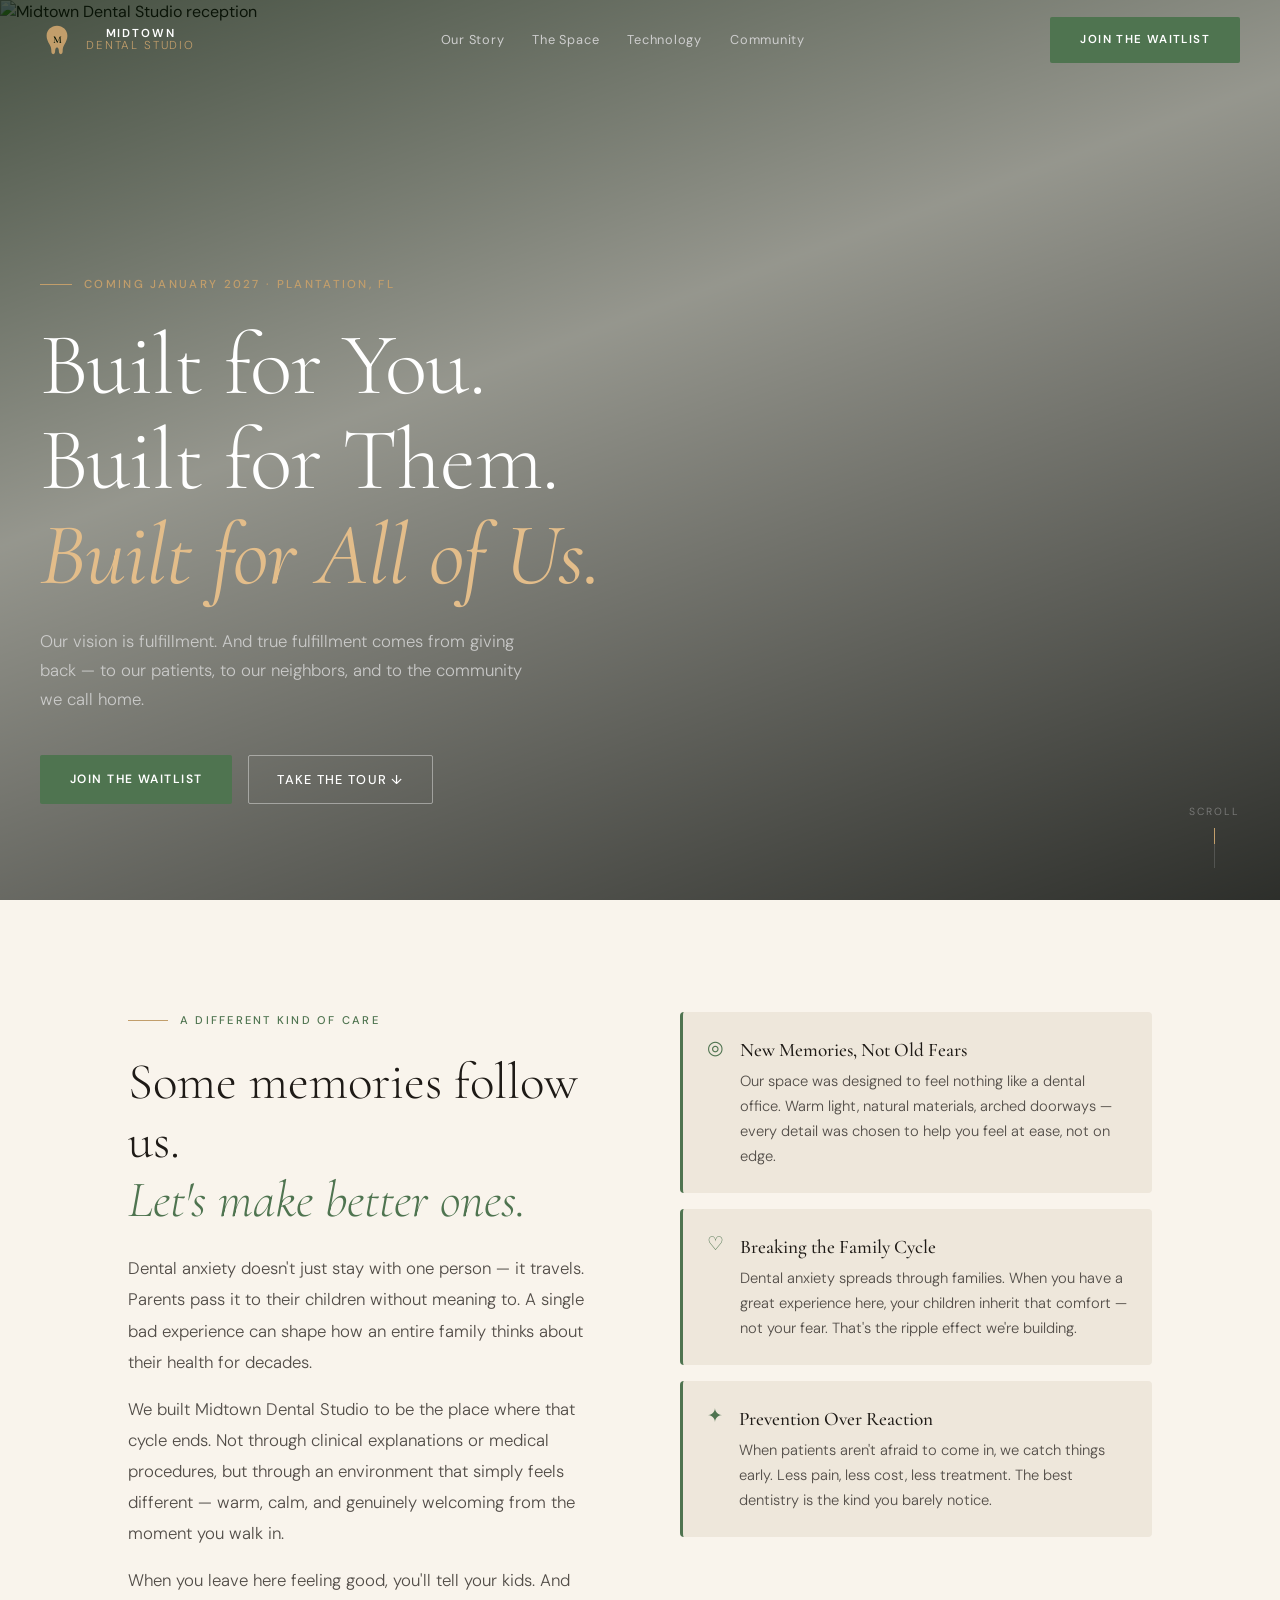
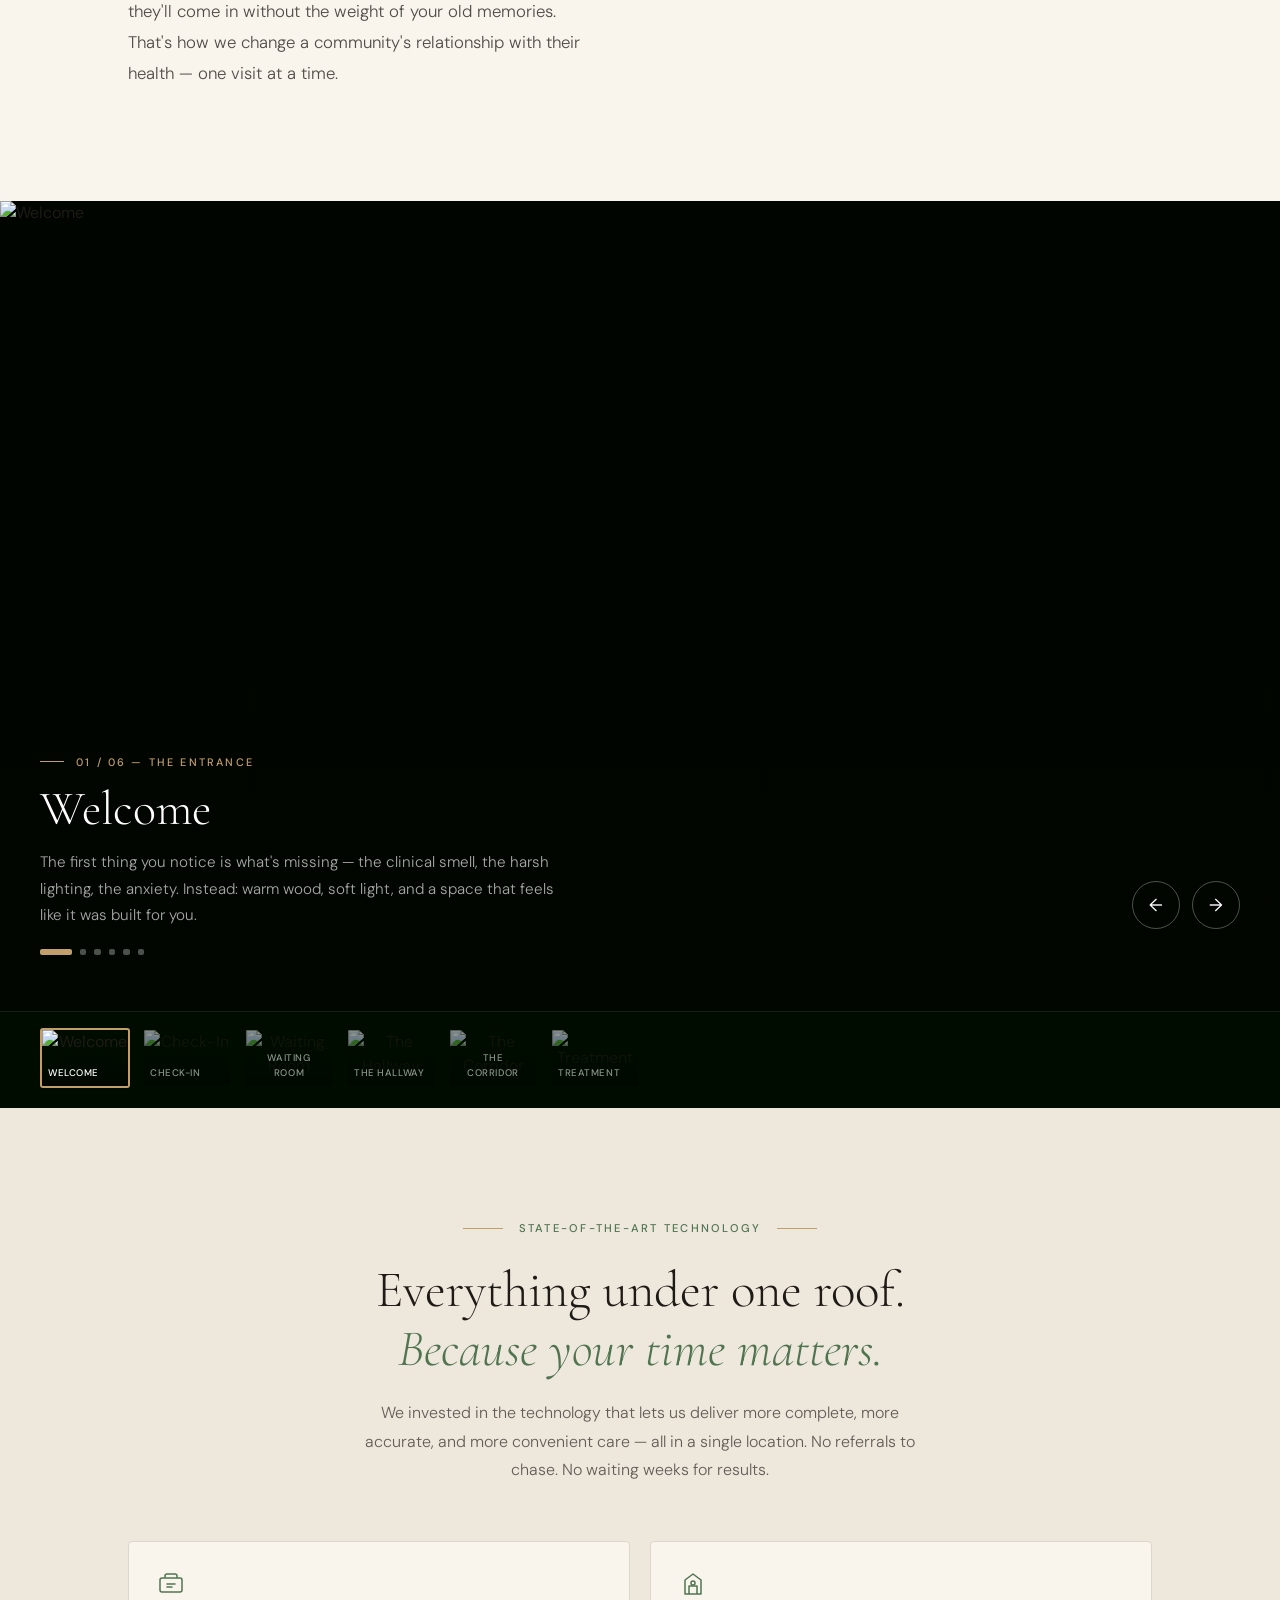
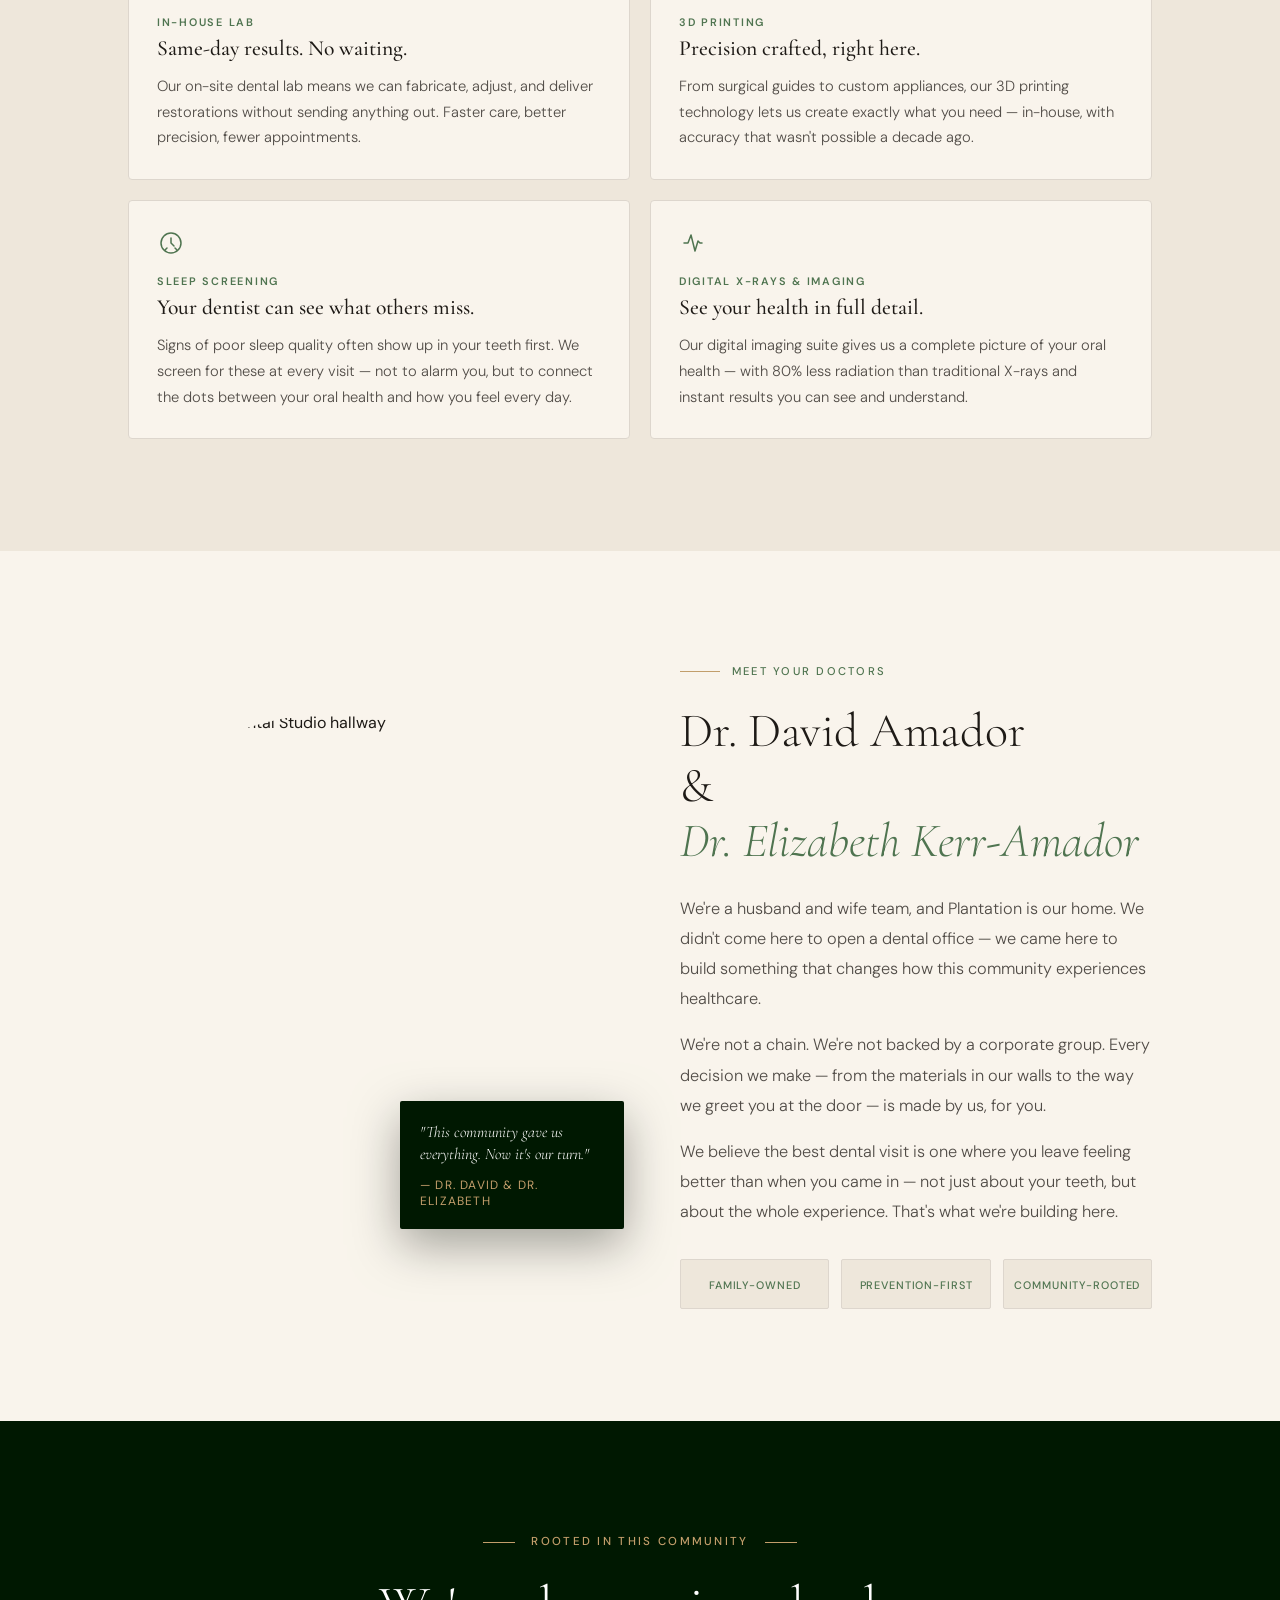
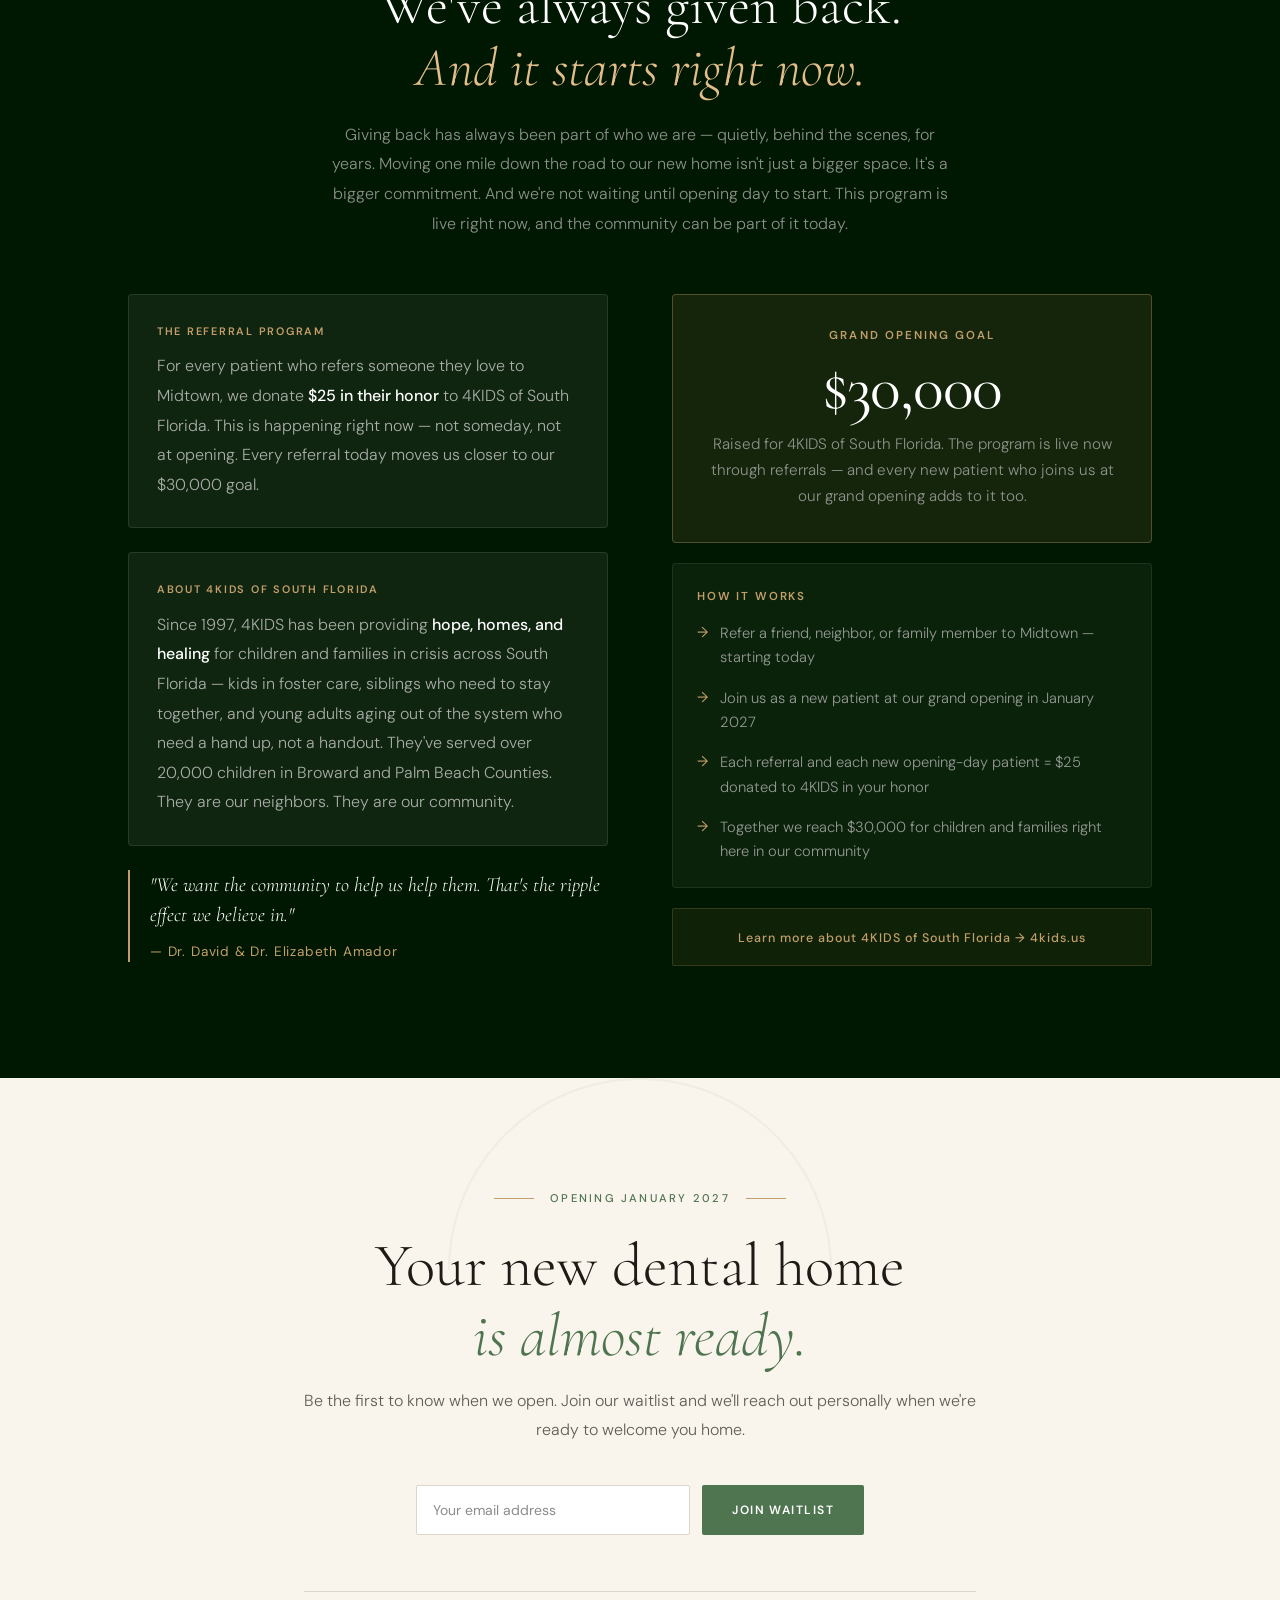
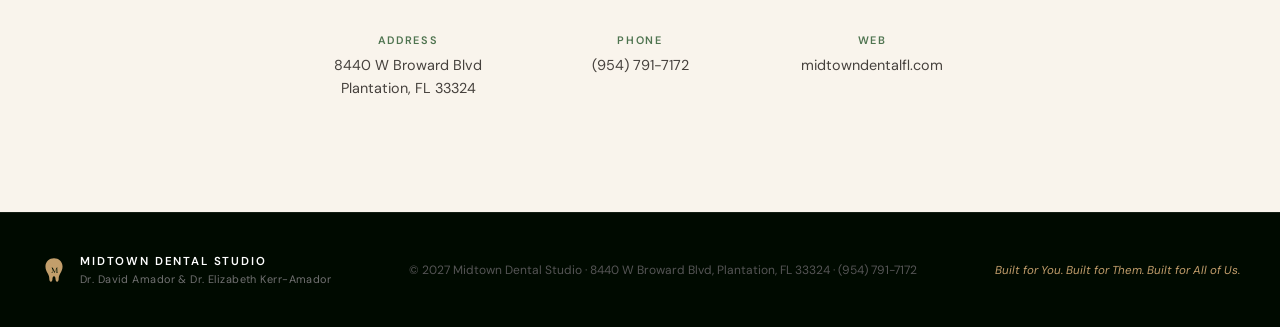
==== new-dental-office-plantation-fl/index.html @ 0743a9a2 "office url change" ====
<!DOCTYPE html>
<html lang="en">

<head>
	<script>let p=window.location.pathname;if(p==='/'||p==='/index.html'){window.history.replaceState(null,'','/new-dental-office-plantation-fl');}else if(p.endsWith('/index.html')){window.history.replaceState(null,'',p.slice(0,-10)||'/');}</script>
	<meta charset="UTF-8">
	<meta name="viewport" content="width=device-width, initial-scale=1.0, maximum-scale=1">
	<title>Midtown Dental Studio — Plantation, FL · Opening January 2027</title>
	<meta name="description"
		content="Midtown Dental Studio is coming to 8440 W Broward Blvd, Plantation FL. A new kind of dental home — built for you, built for them, built for all of us. Opening January 2027.">
	<link rel="preconnect" href="https://fonts.googleapis.com">
	<link rel="preconnect" href="https://fonts.gstatic.com" crossorigin="">
	<link
		href="https://fonts.googleapis.com/css2?family=Cormorant+Garamond:ital,wght@0,300;0,400;0,500;0,600;1,300;1,400;1,500&family=DM+Sans:ital,opsz,wght@0,9..40,300;0,9..40,400;0,9..40,500;0,9..40,600;1,9..40,300;1,9..40,400&display=swap"
		rel="stylesheet">
	<script type="module" crossorigin="" src="../js/index-D4mJS0T7-v2.js"></script>
	<link rel="stylesheet" crossorigin="" href="../css/index-BjWPVfvm.css">
	<meta property="og:type" content="website">
	<meta property="og:url" content="https://midtowndent-zwyzaouw.manus.space/">
	<meta property="og:title" content="Midtown Dental Studio — Plantation, FL · Opening January 2027">
	<meta property="og:description"
		content="Midtown Dental Studio is coming to 8440 W Broward Blvd, Plantation FL. A new kind of dental home — built for you, built for them, built for all of us. Opening January 2027.">
	<meta property="og:image"
		content="https://files.manuscdn.com/webdev_screenshots/2026/06/30/3LQ55Ehm8oqrmatTjpQtRk.png?x-oss-process=image/resize,w_1200/crop,h_630,x_0,y_0">
	<meta property="og:image:width" content="1200">
	<meta property="og:image:height" content="630">
	<meta name="twitter:card" content="summary_large_image">
	<meta name="twitter:title" content="Midtown Dental Studio — Plantation, FL · Opening January 2027">
	<meta name="twitter:description"
		content="Midtown Dental Studio is coming to 8440 W Broward Blvd, Plantation FL. A new kind of dental home — built for you, built for them, built for all of us. Opening January 2027.">
	<meta name="twitter:image"
		content="https://files.manuscdn.com/webdev_screenshots/2026/06/30/3LQ55Ehm8oqrmatTjpQtRk.png?x-oss-process=image/resize,w_1200/crop,h_630,x_0,y_0">
	<meta name="twitter:image:width" content="1200">
	<meta name="twitter:image:height" content="630">
	<link rel="canonical" href="https://midtowndent-zwyzaouw.manus.space/">
</head>

<body>
	<script id="manus-runtime">window.__MANUS_HOST_DEV__ = false;
		(function () {
			"use strict"; var Mr = { exports: {} }, Kn = {};/**
 * @license React
 * react-jsx-runtime.production.js
 *
 * Copyright (c) Meta Platforms, Inc. and affiliates.
 *
 * This source code is licensed under the MIT license found in the
 * LICENSE file in the root directory of this source tree.
 */var $c; function um() { if ($c) return Kn; $c = 1; var r = Symbol.for("react.transitional.element"), i = Symbol.for("react.fragment"); function c(s, d, m) { var x = null; if (m !== void 0 && (x = "" + m), d.key !== void 0 && (x = "" + d.key), "key" in d) { m = {}; for (var R in d) R !== "key" && (m[R] = d[R]) } else m = d; return d = m.ref, { $$typeof: r, type: s, key: x, ref: d !== void 0 ? d : null, props: m } } return Kn.Fragment = i, Kn.jsx = c, Kn.jsxs = c, Kn } var Fc; function dm() { return Fc || (Fc = 1, Mr.exports = um()), Mr.exports } var h = dm(), Ar = { exports: {} }, Pn = {}, Rr = { exports: {} }, Nr = {};/**
 * @license React
 * scheduler.production.js
 *
 * Copyright (c) Meta Platforms, Inc. and affiliates.
 *
 * This source code is licensed under the MIT license found in the
 * LICENSE file in the root directory of this source tree.
 */var Ic; function fm() { return Ic || (Ic = 1, function (r) { function i(A, q) { var B = A.length; A.push(q); t: for (; 0 < B;) { var bt = B - 1 >>> 1, p = A[bt]; if (0 < d(p, q)) A[bt] = q, A[B] = p, B = bt; else break t } } function c(A) { return A.length === 0 ? null : A[0] } function s(A) { if (A.length === 0) return null; var q = A[0], B = A.pop(); if (B !== q) { A[0] = B; t: for (var bt = 0, p = A.length, O = p >>> 1; bt < O;) { var X = 2 * (bt + 1) - 1, G = A[X], Z = X + 1, st = A[Z]; if (0 > d(G, B)) Z < p && 0 > d(st, G) ? (A[bt] = st, A[Z] = B, bt = Z) : (A[bt] = G, A[X] = B, bt = X); else if (Z < p && 0 > d(st, B)) A[bt] = st, A[Z] = B, bt = Z; else break t } } return q } function d(A, q) { var B = A.sortIndex - q.sortIndex; return B !== 0 ? B : A.id - q.id } if (r.unstable_now = void 0, typeof performance == "object" && typeof performance.now == "function") { var m = performance; r.unstable_now = function () { return m.now() } } else { var x = Date, R = x.now(); r.unstable_now = function () { return x.now() - R } } var C = [], v = [], D = 1, j = null, J = 3, at = !1, $ = !1, nt = !1, ct = !1, ht = typeof setTimeout == "function" ? setTimeout : null, St = typeof clearTimeout == "function" ? clearTimeout : null, _ = typeof setImmediate < "u" ? setImmediate : null; function Y(A) { for (var q = c(v); q !== null;) { if (q.callback === null) s(v); else if (q.startTime <= A) s(v), q.sortIndex = q.expirationTime, i(C, q); else break; q = c(v) } } function H(A) { if (nt = !1, Y(A), !$) if (c(C) !== null) $ = !0, it || (it = !0, Bt()); else { var q = c(v); q !== null && Mt(H, q.startTime - A) } } var it = !1, rt = -1, V = 5, xt = -1; function Be() { return ct ? !0 : !(r.unstable_now() - xt < V) } function te() { if (ct = !1, it) { var A = r.unstable_now(); xt = A; var q = !0; try { t: { $ = !1, nt && (nt = !1, St(rt), rt = -1), at = !0; var B = J; try { e: { for (Y(A), j = c(C); j !== null && !(j.expirationTime > A && Be());) { var bt = j.callback; if (typeof bt == "function") { j.callback = null, J = j.priorityLevel; var p = bt(j.expirationTime <= A); if (A = r.unstable_now(), typeof p == "function") { j.callback = p, Y(A), q = !0; break e } j === c(C) && s(C), Y(A) } else s(C); j = c(C) } if (j !== null) q = !0; else { var O = c(v); O !== null && Mt(H, O.startTime - A), q = !1 } } break t } finally { j = null, J = B, at = !1 } q = void 0 } } finally { q ? Bt() : it = !1 } } } var Bt; if (typeof _ == "function") Bt = function () { _(te) }; else if (typeof MessageChannel < "u") { var me = new MessageChannel, Se = me.port2; me.port1.onmessage = te, Bt = function () { Se.postMessage(null) } } else Bt = function () { ht(te, 0) }; function Mt(A, q) { rt = ht(function () { A(r.unstable_now()) }, q) } r.unstable_IdlePriority = 5, r.unstable_ImmediatePriority = 1, r.unstable_LowPriority = 4, r.unstable_NormalPriority = 3, r.unstable_Profiling = null, r.unstable_UserBlockingPriority = 2, r.unstable_cancelCallback = function (A) { A.callback = null }, r.unstable_forceFrameRate = function (A) { 0 > A || 125 < A ? console.error("forceFrameRate takes a positive int between 0 and 125, forcing frame rates higher than 125 fps is not supported") : V = 0 < A ? Math.floor(1e3 / A) : 5 }, r.unstable_getCurrentPriorityLevel = function () { return J }, r.unstable_next = function (A) { switch (J) { case 1: case 2: case 3: var q = 3; break; default: q = J }var B = J; J = q; try { return A() } finally { J = B } }, r.unstable_requestPaint = function () { ct = !0 }, r.unstable_runWithPriority = function (A, q) { switch (A) { case 1: case 2: case 3: case 4: case 5: break; default: A = 3 }var B = J; J = A; try { return q() } finally { J = B } }, r.unstable_scheduleCallback = function (A, q, B) { var bt = r.unstable_now(); switch (typeof B == "object" && B !== null ? (B = B.delay, B = typeof B == "number" && 0 < B ? bt + B : bt) : B = bt, A) { case 1: var p = -1; break; case 2: p = 250; break; case 5: p = 1073741823; break; case 4: p = 1e4; break; default: p = 5e3 }return p = B + p, A = { id: D++, callback: q, priorityLevel: A, startTime: B, expirationTime: p, sortIndex: -1 }, B > bt ? (A.sortIndex = B, i(v, A), c(C) === null && A === c(v) && (nt ? (St(rt), rt = -1) : nt = !0, Mt(H, B - bt))) : (A.sortIndex = p, i(C, A), $ || at || ($ = !0, it || (it = !0, Bt()))), A }, r.unstable_shouldYield = Be, r.unstable_wrapCallback = function (A) { var q = J; return function () { var B = J; J = q; try { return A.apply(this, arguments) } finally { J = B } } } }(Nr)), Nr } var tu; function hm() { return tu || (tu = 1, Rr.exports = fm()), Rr.exports } var zr = { exports: {} }, ut = {};/**
 * @license React
 * react.production.js
 *
 * Copyright (c) Meta Platforms, Inc. and affiliates.
 *
 * This source code is licensed under the MIT license found in the
 * LICENSE file in the root directory of this source tree.
 */var eu; function mm() { if (eu) return ut; eu = 1; var r = Symbol.for("react.transitional.element"), i = Symbol.for("react.portal"), c = Symbol.for("react.fragment"), s = Symbol.for("react.strict_mode"), d = Symbol.for("react.profiler"), m = Symbol.for("react.consumer"), x = Symbol.for("react.context"), R = Symbol.for("react.forward_ref"), C = Symbol.for("react.suspense"), v = Symbol.for("react.memo"), D = Symbol.for("react.lazy"), j = Symbol.iterator; function J(p) { return p === null || typeof p != "object" ? null : (p = j && p[j] || p["@@iterator"], typeof p == "function" ? p : null) } var at = { isMounted: function () { return !1 }, enqueueForceUpdate: function () { }, enqueueReplaceState: function () { }, enqueueSetState: function () { } }, $ = Object.assign, nt = {}; function ct(p, O, X) { this.props = p, this.context = O, this.refs = nt, this.updater = X || at } ct.prototype.isReactComponent = {}, ct.prototype.setState = function (p, O) { if (typeof p != "object" && typeof p != "function" && p != null) throw Error("takes an object of state variables to update or a function which returns an object of state variables."); this.updater.enqueueSetState(this, p, O, "setState") }, ct.prototype.forceUpdate = function (p) { this.updater.enqueueForceUpdate(this, p, "forceUpdate") }; function ht() { } ht.prototype = ct.prototype; function St(p, O, X) { this.props = p, this.context = O, this.refs = nt, this.updater = X || at } var _ = St.prototype = new ht; _.constructor = St, $(_, ct.prototype), _.isPureReactComponent = !0; var Y = Array.isArray, H = { H: null, A: null, T: null, S: null, V: null }, it = Object.prototype.hasOwnProperty; function rt(p, O, X, G, Z, st) { return X = st.ref, { $$typeof: r, type: p, key: O, ref: X !== void 0 ? X : null, props: st } } function V(p, O) { return rt(p.type, O, void 0, void 0, void 0, p.props) } function xt(p) { return typeof p == "object" && p !== null && p.$$typeof === r } function Be(p) { var O = { "=": "=0", ":": "=2" }; return "$" + p.replace(/[=:]/g, function (X) { return O[X] }) } var te = /\/+/g; function Bt(p, O) { return typeof p == "object" && p !== null && p.key != null ? Be("" + p.key) : O.toString(36) } function me() { } function Se(p) { switch (p.status) { case "fulfilled": return p.value; case "rejected": throw p.reason; default: switch (typeof p.status == "string" ? p.then(me, me) : (p.status = "pending", p.then(function (O) { p.status === "pending" && (p.status = "fulfilled", p.value = O) }, function (O) { p.status === "pending" && (p.status = "rejected", p.reason = O) })), p.status) { case "fulfilled": return p.value; case "rejected": throw p.reason } }throw p } function Mt(p, O, X, G, Z) { var st = typeof p; (st === "undefined" || st === "boolean") && (p = null); var I = !1; if (p === null) I = !0; else switch (st) { case "bigint": case "string": case "number": I = !0; break; case "object": switch (p.$$typeof) { case r: case i: I = !0; break; case D: return I = p._init, Mt(I(p._payload), O, X, G, Z) } }if (I) return Z = Z(p), I = G === "" ? "." + Bt(p, 0) : G, Y(Z) ? (X = "", I != null && (X = I.replace(te, "$&/") + "/"), Mt(Z, O, X, "", function (Jt) { return Jt })) : Z != null && (xt(Z) && (Z = V(Z, X + (Z.key == null || p && p.key === Z.key ? "" : ("" + Z.key).replace(te, "$&/") + "/") + I)), O.push(Z)), 1; I = 0; var gt = G === "" ? "." : G + ":"; if (Y(p)) for (var Tt = 0; Tt < p.length; Tt++)G = p[Tt], st = gt + Bt(G, Tt), I += Mt(G, O, X, st, Z); else if (Tt = J(p), typeof Tt == "function") for (p = Tt.call(p), Tt = 0; !(G = p.next()).done;)G = G.value, st = gt + Bt(G, Tt++), I += Mt(G, O, X, st, Z); else if (st === "object") { if (typeof p.then == "function") return Mt(Se(p), O, X, G, Z); throw O = String(p), Error("Objects are not valid as a React child (found: " + (O === "[object Object]" ? "object with keys {" + Object.keys(p).join(", ") + "}" : O) + "). If you meant to render a collection of children, use an array instead.") } return I } function A(p, O, X) { if (p == null) return p; var G = [], Z = 0; return Mt(p, G, "", "", function (st) { return O.call(X, st, Z++) }), G } function q(p) { if (p._status === -1) { var O = p._result; O = O(), O.then(function (X) { (p._status === 0 || p._status === -1) && (p._status = 1, p._result = X) }, function (X) { (p._status === 0 || p._status === -1) && (p._status = 2, p._result = X) }), p._status === -1 && (p._status = 0, p._result = O) } if (p._status === 1) return p._result.default; throw p._result } var B = typeof reportError == "function" ? reportError : function (p) { if (typeof window == "object" && typeof window.ErrorEvent == "function") { var O = new window.ErrorEvent("error", { bubbles: !0, cancelable: !0, message: typeof p == "object" && p !== null && typeof p.message == "string" ? String(p.message) : String(p), error: p }); if (!window.dispatchEvent(O)) return } else if (typeof process == "object" && typeof process.emit == "function") { process.emit("uncaughtException", p); return } console.error(p) }; function bt() { } return ut.Children = { map: A, forEach: function (p, O, X) { A(p, function () { O.apply(this, arguments) }, X) }, count: function (p) { var O = 0; return A(p, function () { O++ }), O }, toArray: function (p) { return A(p, function (O) { return O }) || [] }, only: function (p) { if (!xt(p)) throw Error("React.Children.only expected to receive a single React element child."); return p } }, ut.Component = ct, ut.Fragment = c, ut.Profiler = d, ut.PureComponent = St, ut.StrictMode = s, ut.Suspense = C, ut.__CLIENT_INTERNALS_DO_NOT_USE_OR_WARN_USERS_THEY_CANNOT_UPGRADE = H, ut.__COMPILER_RUNTIME = { __proto__: null, c: function (p) { return H.H.useMemoCache(p) } }, ut.cache = function (p) { return function () { return p.apply(null, arguments) } }, ut.cloneElement = function (p, O, X) { if (p == null) throw Error("The argument must be a React element, but you passed " + p + "."); var G = $({}, p.props), Z = p.key, st = void 0; if (O != null) for (I in O.ref !== void 0 && (st = void 0), O.key !== void 0 && (Z = "" + O.key), O) !it.call(O, I) || I === "key" || I === "__self" || I === "__source" || I === "ref" && O.ref === void 0 || (G[I] = O[I]); var I = arguments.length - 2; if (I === 1) G.children = X; else if (1 < I) { for (var gt = Array(I), Tt = 0; Tt < I; Tt++)gt[Tt] = arguments[Tt + 2]; G.children = gt } return rt(p.type, Z, void 0, void 0, st, G) }, ut.createContext = function (p) { return p = { $$typeof: x, _currentValue: p, _currentValue2: p, _threadCount: 0, Provider: null, Consumer: null }, p.Provider = p, p.Consumer = { $$typeof: m, _context: p }, p }, ut.createElement = function (p, O, X) { var G, Z = {}, st = null; if (O != null) for (G in O.key !== void 0 && (st = "" + O.key), O) it.call(O, G) && G !== "key" && G !== "__self" && G !== "__source" && (Z[G] = O[G]); var I = arguments.length - 2; if (I === 1) Z.children = X; else if (1 < I) { for (var gt = Array(I), Tt = 0; Tt < I; Tt++)gt[Tt] = arguments[Tt + 2]; Z.children = gt } if (p && p.defaultProps) for (G in I = p.defaultProps, I) Z[G] === void 0 && (Z[G] = I[G]); return rt(p, st, void 0, void 0, null, Z) }, ut.createRef = function () { return { current: null } }, ut.forwardRef = function (p) { return { $$typeof: R, render: p } }, ut.isValidElement = xt, ut.lazy = function (p) { return { $$typeof: D, _payload: { _status: -1, _result: p }, _init: q } }, ut.memo = function (p, O) { return { $$typeof: v, type: p, compare: O === void 0 ? null : O } }, ut.startTransition = function (p) { var O = H.T, X = {}; H.T = X; try { var G = p(), Z = H.S; Z !== null && Z(X, G), typeof G == "object" && G !== null && typeof G.then == "function" && G.then(bt, B) } catch (st) { B(st) } finally { H.T = O } }, ut.unstable_useCacheRefresh = function () { return H.H.useCacheRefresh() }, ut.use = function (p) { return H.H.use(p) }, ut.useActionState = function (p, O, X) { return H.H.useActionState(p, O, X) }, ut.useCallback = function (p, O) { return H.H.useCallback(p, O) }, ut.useContext = function (p) { return H.H.useContext(p) }, ut.useDebugValue = function () { }, ut.useDeferredValue = function (p, O) { return H.H.useDeferredValue(p, O) }, ut.useEffect = function (p, O, X) { var G = H.H; if (typeof X == "function") throw Error("useEffect CRUD overload is not enabled in this build of React."); return G.useEffect(p, O) }, ut.useId = function () { return H.H.useId() }, ut.useImperativeHandle = function (p, O, X) { return H.H.useImperativeHandle(p, O, X) }, ut.useInsertionEffect = function (p, O) { return H.H.useInsertionEffect(p, O) }, ut.useLayoutEffect = function (p, O) { return H.H.useLayoutEffect(p, O) }, ut.useMemo = function (p, O) { return H.H.useMemo(p, O) }, ut.useOptimistic = function (p, O) { return H.H.useOptimistic(p, O) }, ut.useReducer = function (p, O, X) { return H.H.useReducer(p, O, X) }, ut.useRef = function (p) { return H.H.useRef(p) }, ut.useState = function (p) { return H.H.useState(p) }, ut.useSyncExternalStore = function (p, O, X) { return H.H.useSyncExternalStore(p, O, X) }, ut.useTransition = function () { return H.H.useTransition() }, ut.version = "19.1.1", ut } var lu; function _r() { return lu || (lu = 1, zr.exports = mm()), zr.exports } var kr = { exports: {} }, he = {};/**
 * @license React
 * react-dom.production.js
 *
 * Copyright (c) Meta Platforms, Inc. and affiliates.
 *
 * This source code is licensed under the MIT license found in the
 * LICENSE file in the root directory of this source tree.
 */var au; function gm() { if (au) return he; au = 1; var r = _r(); function i(C) { var v = "https://react.dev/errors/" + C; if (1 < arguments.length) { v += "?args[]=" + encodeURIComponent(arguments[1]); for (var D = 2; D < arguments.length; D++)v += "&args[]=" + encodeURIComponent(arguments[D]) } return "Minified React error #" + C + "; visit " + v + " for the full message or use the non-minified dev environment for full errors and additional helpful warnings." } function c() { } var s = { d: { f: c, r: function () { throw Error(i(522)) }, D: c, C: c, L: c, m: c, X: c, S: c, M: c }, p: 0, findDOMNode: null }, d = Symbol.for("react.portal"); function m(C, v, D) { var j = 3 < arguments.length && arguments[3] !== void 0 ? arguments[3] : null; return { $$typeof: d, key: j == null ? null : "" + j, children: C, containerInfo: v, implementation: D } } var x = r.__CLIENT_INTERNALS_DO_NOT_USE_OR_WARN_USERS_THEY_CANNOT_UPGRADE; function R(C, v) { if (C === "font") return ""; if (typeof v == "string") return v === "use-credentials" ? v : "" } return he.__DOM_INTERNALS_DO_NOT_USE_OR_WARN_USERS_THEY_CANNOT_UPGRADE = s, he.createPortal = function (C, v) { var D = 2 < arguments.length && arguments[2] !== void 0 ? arguments[2] : null; if (!v || v.nodeType !== 1 && v.nodeType !== 9 && v.nodeType !== 11) throw Error(i(299)); return m(C, v, null, D) }, he.flushSync = function (C) { var v = x.T, D = s.p; try { if (x.T = null, s.p = 2, C) return C() } finally { x.T = v, s.p = D, s.d.f() } }, he.preconnect = function (C, v) { typeof C == "string" && (v ? (v = v.crossOrigin, v = typeof v == "string" ? v === "use-credentials" ? v : "" : void 0) : v = null, s.d.C(C, v)) }, he.prefetchDNS = function (C) { typeof C == "string" && s.d.D(C) }, he.preinit = function (C, v) { if (typeof C == "string" && v && typeof v.as == "string") { var D = v.as, j = R(D, v.crossOrigin), J = typeof v.integrity == "string" ? v.integrity : void 0, at = typeof v.fetchPriority == "string" ? v.fetchPriority : void 0; D === "style" ? s.d.S(C, typeof v.precedence == "string" ? v.precedence : void 0, { crossOrigin: j, integrity: J, fetchPriority: at }) : D === "script" && s.d.X(C, { crossOrigin: j, integrity: J, fetchPriority: at, nonce: typeof v.nonce == "string" ? v.nonce : void 0 }) } }, he.preinitModule = function (C, v) { if (typeof C == "string") if (typeof v == "object" && v !== null) { if (v.as == null || v.as === "script") { var D = R(v.as, v.crossOrigin); s.d.M(C, { crossOrigin: D, integrity: typeof v.integrity == "string" ? v.integrity : void 0, nonce: typeof v.nonce == "string" ? v.nonce : void 0 }) } } else v == null && s.d.M(C) }, he.preload = function (C, v) { if (typeof C == "string" && typeof v == "object" && v !== null && typeof v.as == "string") { var D = v.as, j = R(D, v.crossOrigin); s.d.L(C, D, { crossOrigin: j, integrity: typeof v.integrity == "string" ? v.integrity : void 0, nonce: typeof v.nonce == "string" ? v.nonce : void 0, type: typeof v.type == "string" ? v.type : void 0, fetchPriority: typeof v.fetchPriority == "string" ? v.fetchPriority : void 0, referrerPolicy: typeof v.referrerPolicy == "string" ? v.referrerPolicy : void 0, imageSrcSet: typeof v.imageSrcSet == "string" ? v.imageSrcSet : void 0, imageSizes: typeof v.imageSizes == "string" ? v.imageSizes : void 0, media: typeof v.media == "string" ? v.media : void 0 }) } }, he.preloadModule = function (C, v) { if (typeof C == "string") if (v) { var D = R(v.as, v.crossOrigin); s.d.m(C, { as: typeof v.as == "string" && v.as !== "script" ? v.as : void 0, crossOrigin: D, integrity: typeof v.integrity == "string" ? v.integrity : void 0 }) } else s.d.m(C) }, he.requestFormReset = function (C) { s.d.r(C) }, he.unstable_batchedUpdates = function (C, v) { return C(v) }, he.useFormState = function (C, v, D) { return x.H.useFormState(C, v, D) }, he.useFormStatus = function () { return x.H.useHostTransitionStatus() }, he.version = "19.1.1", he } var nu; function pm() { if (nu) return kr.exports; nu = 1; function r() { if (!(typeof __REACT_DEVTOOLS_GLOBAL_HOOK__ > "u" || typeof __REACT_DEVTOOLS_GLOBAL_HOOK__.checkDCE != "function")) try { __REACT_DEVTOOLS_GLOBAL_HOOK__.checkDCE(r) } catch (i) { console.error(i) } } return r(), kr.exports = gm(), kr.exports }/**
 * @license React
 * react-dom-client.production.js
 *
 * Copyright (c) Meta Platforms, Inc. and affiliates.
 *
 * This source code is licensed under the MIT license found in the
 * LICENSE file in the root directory of this source tree.
 */var ou; function ym() {
				if (ou) return Pn; ou = 1; var r = hm(), i = _r(), c = pm(); function s(t) { var e = "https://react.dev/errors/" + t; if (1 < arguments.length) { e += "?args[]=" + encodeURIComponent(arguments[1]); for (var l = 2; l < arguments.length; l++)e += "&args[]=" + encodeURIComponent(arguments[l]) } return "Minified React error #" + t + "; visit " + e + " for the full message or use the non-minified dev environment for full errors and additional helpful warnings." } function d(t) { return !(!t || t.nodeType !== 1 && t.nodeType !== 9 && t.nodeType !== 11) } function m(t) { var e = t, l = t; if (t.alternate) for (; e.return;)e = e.return; else { t = e; do e = t, (e.flags & 4098) !== 0 && (l = e.return), t = e.return; while (t) } return e.tag === 3 ? l : null } function x(t) { if (t.tag === 13) { var e = t.memoizedState; if (e === null && (t = t.alternate, t !== null && (e = t.memoizedState)), e !== null) return e.dehydrated } return null } function R(t) { if (m(t) !== t) throw Error(s(188)) } function C(t) { var e = t.alternate; if (!e) { if (e = m(t), e === null) throw Error(s(188)); return e !== t ? null : t } for (var l = t, a = e; ;) { var n = l.return; if (n === null) break; var o = n.alternate; if (o === null) { if (a = n.return, a !== null) { l = a; continue } break } if (n.child === o.child) { for (o = n.child; o;) { if (o === l) return R(n), t; if (o === a) return R(n), e; o = o.sibling } throw Error(s(188)) } if (l.return !== a.return) l = n, a = o; else { for (var u = !1, f = n.child; f;) { if (f === l) { u = !0, l = n, a = o; break } if (f === a) { u = !0, a = n, l = o; break } f = f.sibling } if (!u) { for (f = o.child; f;) { if (f === l) { u = !0, l = o, a = n; break } if (f === a) { u = !0, a = o, l = n; break } f = f.sibling } if (!u) throw Error(s(189)) } } if (l.alternate !== a) throw Error(s(190)) } if (l.tag !== 3) throw Error(s(188)); return l.stateNode.current === l ? t : e } function v(t) { var e = t.tag; if (e === 5 || e === 26 || e === 27 || e === 6) return t; for (t = t.child; t !== null;) { if (e = v(t), e !== null) return e; t = t.sibling } return null } var D = Object.assign, j = Symbol.for("react.element"), J = Symbol.for("react.transitional.element"), at = Symbol.for("react.portal"), $ = Symbol.for("react.fragment"), nt = Symbol.for("react.strict_mode"), ct = Symbol.for("react.profiler"), ht = Symbol.for("react.provider"), St = Symbol.for("react.consumer"), _ = Symbol.for("react.context"), Y = Symbol.for("react.forward_ref"), H = Symbol.for("react.suspense"), it = Symbol.for("react.suspense_list"), rt = Symbol.for("react.memo"), V = Symbol.for("react.lazy"), xt = Symbol.for("react.activity"), Be = Symbol.for("react.memo_cache_sentinel"), te = Symbol.iterator; function Bt(t) { return t === null || typeof t != "object" ? null : (t = te && t[te] || t["@@iterator"], typeof t == "function" ? t : null) } var me = Symbol.for("react.client.reference"); function Se(t) { if (t == null) return null; if (typeof t == "function") return t.$$typeof === me ? null : t.displayName || t.name || null; if (typeof t == "string") return t; switch (t) { case $: return "Fragment"; case ct: return "Profiler"; case nt: return "StrictMode"; case H: return "Suspense"; case it: return "SuspenseList"; case xt: return "Activity" }if (typeof t == "object") switch (t.$$typeof) { case at: return "Portal"; case _: return (t.displayName || "Context") + ".Provider"; case St: return (t._context.displayName || "Context") + ".Consumer"; case Y: var e = t.render; return t = t.displayName, t || (t = e.displayName || e.name || "", t = t !== "" ? "ForwardRef(" + t + ")" : "ForwardRef"), t; case rt: return e = t.displayName || null, e !== null ? e : Se(t.type) || "Memo"; case V: e = t._payload, t = t._init; try { return Se(t(e)) } catch { } }return null } var Mt = Array.isArray, A = i.__CLIENT_INTERNALS_DO_NOT_USE_OR_WARN_USERS_THEY_CANNOT_UPGRADE, q = c.__DOM_INTERNALS_DO_NOT_USE_OR_WARN_USERS_THEY_CANNOT_UPGRADE, B = { pending: !1, data: null, method: null, action: null }, bt = [], p = -1; function O(t) { return { current: t } } function X(t) { 0 > p || (t.current = bt[p], bt[p] = null, p--) } function G(t, e) { p++, bt[p] = t.current, t.current = e } var Z = O(null), st = O(null), I = O(null), gt = O(null); function Tt(t, e) { switch (G(I, e), G(st, t), G(Z, null), e.nodeType) { case 9: case 11: t = (t = e.documentElement) && (t = t.namespaceURI) ? Hh(t) : 0; break; default: if (t = e.tagName, e = e.namespaceURI) e = Hh(e), t = Uh(e, t); else switch (t) { case "svg": t = 1; break; case "math": t = 2; break; default: t = 0 } }X(Z), G(Z, t) } function Jt() { X(Z), X(st), X(I) } function Ke(t) { t.memoizedState !== null && G(gt, t); var e = Z.current, l = Uh(e, t.type); e !== l && (G(st, t), G(Z, l)) } function Ce(t) { st.current === t && (X(Z), X(st)), gt.current === t && (X(gt), Wo._currentValue = B) } var Pe = Object.prototype.hasOwnProperty, yl = r.unstable_scheduleCallback, sn = r.unstable_cancelCallback, Ca = r.unstable_shouldYield, ri = r.unstable_requestPaint, ge = r.unstable_now, si = r.unstable_getCurrentPriorityLevel, Ul = r.unstable_ImmediatePriority, Fn = r.unstable_UserBlockingPriority, nl = r.unstable_NormalPriority, ci = r.unstable_LowPriority, Gl = r.unstable_IdlePriority, ui = r.log, Ea = r.unstable_setDisableYieldValue, ql = null, Wt = null; function Je(t) { if (typeof ui == "function" && Ea(t), Wt && typeof Wt.setStrictMode == "function") try { Wt.setStrictMode(ql, t) } catch { } } var $t = Math.clz32 ? Math.clz32 : fi, di = Math.log, Ta = Math.LN2; function fi(t) { return t >>>= 0, t === 0 ? 32 : 31 - (di(t) / Ta | 0) | 0 } var L = 256, cn = 4194304; function vl(t) { var e = t & 42; if (e !== 0) return e; switch (t & -t) { case 1: return 1; case 2: return 2; case 4: return 4; case 8: return 8; case 16: return 16; case 32: return 32; case 64: return 64; case 128: return 128; case 256: case 512: case 1024: case 2048: case 4096: case 8192: case 16384: case 32768: case 65536: case 131072: case 262144: case 524288: case 1048576: case 2097152: return t & 4194048; case 4194304: case 8388608: case 16777216: case 33554432: return t & 62914560; case 67108864: return 67108864; case 134217728: return 134217728; case 268435456: return 268435456; case 536870912: return 536870912; case 1073741824: return 0; default: return t } } function un(t, e, l) { var a = t.pendingLanes; if (a === 0) return 0; var n = 0, o = t.suspendedLanes, u = t.pingedLanes; t = t.warmLanes; var f = a & 134217727; return f !== 0 ? (a = f & ~o, a !== 0 ? n = vl(a) : (u &= f, u !== 0 ? n = vl(u) : l || (l = f & ~t, l !== 0 && (n = vl(l))))) : (f = a & ~o, f !== 0 ? n = vl(f) : u !== 0 ? n = vl(u) : l || (l = a & ~t, l !== 0 && (n = vl(l)))), n === 0 ? 0 : e !== 0 && e !== n && (e & o) === 0 && (o = n & -n, l = e & -e, o >= l || o === 32 && (l & 4194048) !== 0) ? e : n } function Dt(t, e) { return (t.pendingLanes & ~(t.suspendedLanes & ~t.pingedLanes) & e) === 0 } function In(t, e) { switch (t) { case 1: case 2: case 4: case 8: case 64: return e + 250; case 16: case 32: case 128: case 256: case 512: case 1024: case 2048: case 4096: case 8192: case 16384: case 32768: case 65536: case 131072: case 262144: case 524288: case 1048576: case 2097152: return e + 5e3; case 4194304: case 8388608: case 16777216: case 33554432: return -1; case 67108864: case 134217728: case 268435456: case 536870912: case 1073741824: return -1; default: return -1 } } function to() { var t = L; return L <<= 1, (L & 4194048) === 0 && (L = 256), t } function hi() { var t = cn; return cn <<= 1, (cn & 62914560) === 0 && (cn = 4194304), t } function eo(t) { for (var e = [], l = 0; 31 > l; l++)e.push(t); return e } function Da(t, e) { t.pendingLanes |= e, e !== 268435456 && (t.suspendedLanes = 0, t.pingedLanes = 0, t.warmLanes = 0) } function Ir(t, e, l, a, n, o) { var u = t.pendingLanes; t.pendingLanes = l, t.suspendedLanes = 0, t.pingedLanes = 0, t.warmLanes = 0, t.expiredLanes &= l, t.entangledLanes &= l, t.errorRecoveryDisabledLanes &= l, t.shellSuspendCounter = 0; var f = t.entanglements, g = t.expirationTimes, S = t.hiddenUpdates; for (l = u & ~l; 0 < l;) { var N = 31 - $t(l), k = 1 << N; f[N] = 0, g[N] = -1; var E = S[N]; if (E !== null) for (S[N] = null, N = 0; N < E.length; N++) { var T = E[N]; T !== null && (T.lane &= -536870913) } l &= ~k } a !== 0 && mi(t, a, 0), o !== 0 && n === 0 && t.tag !== 0 && (t.suspendedLanes |= o & ~(u & ~e)) } function mi(t, e, l) { t.pendingLanes |= e, t.suspendedLanes &= ~e; var a = 31 - $t(e); t.entangledLanes |= e, t.entanglements[a] = t.entanglements[a] | 1073741824 | l & 4194090 } function gi(t, e) { var l = t.entangledLanes |= e; for (t = t.entanglements; l;) { var a = 31 - $t(l), n = 1 << a; n & e | t[a] & e && (t[a] |= e), l &= ~n } } function lo(t) { switch (t) { case 2: t = 1; break; case 8: t = 4; break; case 32: t = 16; break; case 256: case 512: case 1024: case 2048: case 4096: case 8192: case 16384: case 32768: case 65536: case 131072: case 262144: case 524288: case 1048576: case 2097152: case 4194304: case 8388608: case 16777216: case 33554432: t = 128; break; case 268435456: t = 134217728; break; default: t = 0 }return t } function ao(t) { return t &= -t, 2 < t ? 8 < t ? (t & 134217727) !== 0 ? 32 : 268435456 : 8 : 2 } function pi() { var t = q.p; return t !== 0 ? t : (t = window.event, t === void 0 ? 32 : nm(t.type)) } function ts(t, e) { var l = q.p; try { return q.p = t, e() } finally { q.p = l } } var ol = Math.random().toString(36).slice(2), ee = "__reactFiber$" + ol, pe = "__reactProps$" + ol, Yl = "__reactContainer$" + ol, no = "__reactEvents$" + ol, es = "__reactListeners$" + ol, ls = "__reactHandles$" + ol, yi = "__reactResources$" + ol, Ma = "__reactMarker$" + ol; function oo(t) { delete t[ee], delete t[pe], delete t[no], delete t[es], delete t[ls] } function Vl(t) { var e = t[ee]; if (e) return e; for (var l = t.parentNode; l;) { if (e = l[Yl] || l[ee]) { if (l = e.alternate, e.child !== null || l !== null && l.child !== null) for (t = Vh(t); t !== null;) { if (l = t[ee]) return l; t = Vh(t) } return e } t = l, l = t.parentNode } return null } function Xl(t) { if (t = t[ee] || t[Yl]) { var e = t.tag; if (e === 5 || e === 6 || e === 13 || e === 26 || e === 27 || e === 3) return t } return null } function Aa(t) { var e = t.tag; if (e === 5 || e === 26 || e === 27 || e === 6) return t.stateNode; throw Error(s(33)) } function Zl(t) { var e = t[yi]; return e || (e = t[yi] = { hoistableStyles: new Map, hoistableScripts: new Map }), e } function Vt(t) { t[Ma] = !0 } var vi = new Set, bi = {}; function bl(t, e) { We(t, e), We(t + "Capture", e) } function We(t, e) { for (bi[t] = e, t = 0; t < e.length; t++)vi.add(e[t]) } var as = RegExp("^[:A-Z_a-z\\u00C0-\\u00D6\\u00D8-\\u00F6\\u00F8-\\u02FF\\u0370-\\u037D\\u037F-\\u1FFF\\u200C-\\u200D\\u2070-\\u218F\\u2C00-\\u2FEF\\u3001-\\uD7FF\\uF900-\\uFDCF\\uFDF0-\\uFFFD][:A-Z_a-z\\u00C0-\\u00D6\\u00D8-\\u00F6\\u00F8-\\u02FF\\u0370-\\u037D\\u037F-\\u1FFF\\u200C-\\u200D\\u2070-\\u218F\\u2C00-\\u2FEF\\u3001-\\uD7FF\\uF900-\\uFDCF\\uFDF0-\\uFFFD\\-.0-9\\u00B7\\u0300-\\u036F\\u203F-\\u2040]*$"), xi = {}, wi = {}; function Ra(t) { return Pe.call(wi, t) ? !0 : Pe.call(xi, t) ? !1 : as.test(t) ? wi[t] = !0 : (xi[t] = !0, !1) } function M(t, e, l) { if (Ra(e)) if (l === null) t.removeAttribute(e); else { switch (typeof l) { case "undefined": case "function": case "symbol": t.removeAttribute(e); return; case "boolean": var a = e.toLowerCase().slice(0, 5); if (a !== "data-" && a !== "aria-") { t.removeAttribute(e); return } }t.setAttribute(e, "" + l) } } function tt(t, e, l) { if (l === null) t.removeAttribute(e); else { switch (typeof l) { case "undefined": case "function": case "symbol": case "boolean": t.removeAttribute(e); return }t.setAttribute(e, "" + l) } } function Ot(t, e, l, a) { if (a === null) t.removeAttribute(l); else { switch (typeof a) { case "undefined": case "function": case "symbol": case "boolean": t.removeAttribute(l); return }t.setAttributeNS(e, l, "" + a) } } var le, Ee; function ae(t) {
					if (le === void 0) try { throw Error() } catch (l) {
						var e = l.stack.trim().match(/\n( *(at )?)/); le = e && e[1] || "", Ee = -1 < l.stack.indexOf(`
    at`) ? " (<anonymous>)" : -1 < l.stack.indexOf("@") ? "@unknown:0:0" : ""
					} return `
`+ le + t + Ee
				} var Le = !1; function He(t, e) {
					if (!t || Le) return ""; Le = !0; var l = Error.prepareStackTrace; Error.prepareStackTrace = void 0; try {
						var a = { DetermineComponentFrameRoot: function () { try { if (e) { var k = function () { throw Error() }; if (Object.defineProperty(k.prototype, "props", { set: function () { throw Error() } }), typeof Reflect == "object" && Reflect.construct) { try { Reflect.construct(k, []) } catch (T) { var E = T } Reflect.construct(t, [], k) } else { try { k.call() } catch (T) { E = T } t.call(k.prototype) } } else { try { throw Error() } catch (T) { E = T } (k = t()) && typeof k.catch == "function" && k.catch(function () { }) } } catch (T) { if (T && E && typeof T.stack == "string") return [T.stack, E.stack] } return [null, null] } }; a.DetermineComponentFrameRoot.displayName = "DetermineComponentFrameRoot"; var n = Object.getOwnPropertyDescriptor(a.DetermineComponentFrameRoot, "name"); n && n.configurable && Object.defineProperty(a.DetermineComponentFrameRoot, "name", { value: "DetermineComponentFrameRoot" }); var o = a.DetermineComponentFrameRoot(), u = o[0], f = o[1]; if (u && f) {
							var g = u.split(`
`), S = f.split(`
`); for (n = a = 0; a < g.length && !g[a].includes("DetermineComponentFrameRoot");)a++; for (; n < S.length && !S[n].includes("DetermineComponentFrameRoot");)n++; if (a === g.length || n === S.length) for (a = g.length - 1, n = S.length - 1; 1 <= a && 0 <= n && g[a] !== S[n];)n--; for (; 1 <= a && 0 <= n; a--, n--)if (g[a] !== S[n]) {
								if (a !== 1 || n !== 1) do if (a--, n--, 0 > n || g[a] !== S[n]) {
									var N = `
`+ g[a].replace(" at new ", " at "); return t.displayName && N.includes("<anonymous>") && (N = N.replace("<anonymous>", t.displayName)), N
								} while (1 <= a && 0 <= n); break
							}
						}
					} finally { Le = !1, Error.prepareStackTrace = l } return (l = t ? t.displayName || t.name : "") ? ae(l) : ""
				} function Ql(t) { switch (t.tag) { case 26: case 27: case 5: return ae(t.type); case 16: return ae("Lazy"); case 13: return ae("Suspense"); case 19: return ae("SuspenseList"); case 0: case 15: return He(t.type, !1); case 11: return He(t.type.render, !1); case 1: return He(t.type, !0); case 31: return ae("Activity"); default: return "" } } function xl(t) {
					try { var e = ""; do e += Ql(t), t = t.return; while (t); return e } catch (l) {
						return `
Error generating stack: `+ l.message + `
`+ l.stack
					}
				} function Xt(t) { switch (typeof t) { case "bigint": case "boolean": case "number": case "string": case "undefined": return t; case "object": return t; default: return "" } } function il(t) { var e = t.type; return (t = t.nodeName) && t.toLowerCase() === "input" && (e === "checkbox" || e === "radio") } function ve(t) { var e = il(t) ? "checked" : "value", l = Object.getOwnPropertyDescriptor(t.constructor.prototype, e), a = "" + t[e]; if (!t.hasOwnProperty(e) && typeof l < "u" && typeof l.get == "function" && typeof l.set == "function") { var n = l.get, o = l.set; return Object.defineProperty(t, e, { configurable: !0, get: function () { return n.call(this) }, set: function (u) { a = "" + u, o.call(this, u) } }), Object.defineProperty(t, e, { enumerable: l.enumerable }), { getValue: function () { return a }, setValue: function (u) { a = "" + u }, stopTracking: function () { t._valueTracker = null, delete t[e] } } } } function re(t) { t._valueTracker || (t._valueTracker = ve(t)) } function rl(t) { if (!t) return !1; var e = t._valueTracker; if (!e) return !0; var l = e.getValue(), a = ""; return t && (a = il(t) ? t.checked ? "true" : "false" : t.value), t = a, t !== l ? (e.setValue(t), !0) : !1 } function wl(t) { if (t = t || (typeof document < "u" ? document : void 0), typeof t > "u") return null; try { return t.activeElement || t.body } catch { return t.body } } var dn = /[\n"\\]/g; function se(t) { return t.replace(dn, function (e) { return "\\" + e.charCodeAt(0).toString(16) + " " }) } function Kl(t, e, l, a, n, o, u, f) { t.name = "", u != null && typeof u != "function" && typeof u != "symbol" && typeof u != "boolean" ? t.type = u : t.removeAttribute("type"), e != null ? u === "number" ? (e === 0 && t.value === "" || t.value != e) && (t.value = "" + Xt(e)) : t.value !== "" + Xt(e) && (t.value = "" + Xt(e)) : u !== "submit" && u !== "reset" || t.removeAttribute("value"), e != null ? Pl(t, u, Xt(e)) : l != null ? Pl(t, u, Xt(l)) : a != null && t.removeAttribute("value"), n == null && o != null && (t.defaultChecked = !!o), n != null && (t.checked = n && typeof n != "function" && typeof n != "symbol"), f != null && typeof f != "function" && typeof f != "symbol" && typeof f != "boolean" ? t.name = "" + Xt(f) : t.removeAttribute("name") } function Na(t, e, l, a, n, o, u, f) { if (o != null && typeof o != "function" && typeof o != "symbol" && typeof o != "boolean" && (t.type = o), e != null || l != null) { if (!(o !== "submit" && o !== "reset" || e != null)) return; l = l != null ? "" + Xt(l) : "", e = e != null ? "" + Xt(e) : l, f || e === t.value || (t.value = e), t.defaultValue = e } a = a ?? n, a = typeof a != "function" && typeof a != "symbol" && !!a, t.checked = f ? t.checked : !!a, t.defaultChecked = !!a, u != null && typeof u != "function" && typeof u != "symbol" && typeof u != "boolean" && (t.name = u) } function Pl(t, e, l) { e === "number" && wl(t.ownerDocument) === t || t.defaultValue === "" + l || (t.defaultValue = "" + l) } function $e(t, e, l, a) { if (t = t.options, e) { e = {}; for (var n = 0; n < l.length; n++)e["$" + l[n]] = !0; for (l = 0; l < t.length; l++)n = e.hasOwnProperty("$" + t[l].value), t[l].selected !== n && (t[l].selected = n), n && a && (t[l].defaultSelected = !0) } else { for (l = "" + Xt(l), e = null, n = 0; n < t.length; n++) { if (t[n].value === l) { t[n].selected = !0, a && (t[n].defaultSelected = !0); return } e !== null || t[n].disabled || (e = t[n]) } e !== null && (e.selected = !0) } } function za(t, e, l) { if (e != null && (e = "" + Xt(e), e !== t.value && (t.value = e), l == null)) { t.defaultValue !== e && (t.defaultValue = e); return } t.defaultValue = l != null ? "" + Xt(l) : "" } function _a(t, e, l, a) { if (e == null) { if (a != null) { if (l != null) throw Error(s(92)); if (Mt(a)) { if (1 < a.length) throw Error(s(93)); a = a[0] } l = a } l == null && (l = ""), e = l } l = Xt(e), t.defaultValue = l, a = t.textContent, a === l && a !== "" && a !== null && (t.value = a) } function Fe(t, e) { if (e) { var l = t.firstChild; if (l && l === t.lastChild && l.nodeType === 3) { l.nodeValue = e; return } } t.textContent = e } var fn = new Set("animationIterationCount aspectRatio borderImageOutset borderImageSlice borderImageWidth boxFlex boxFlexGroup boxOrdinalGroup columnCount columns flex flexGrow flexPositive flexShrink flexNegative flexOrder gridArea gridRow gridRowEnd gridRowSpan gridRowStart gridColumn gridColumnEnd gridColumnSpan gridColumnStart fontWeight lineClamp lineHeight opacity order orphans scale tabSize widows zIndex zoom fillOpacity floodOpacity stopOpacity strokeDasharray strokeDashoffset strokeMiterlimit strokeOpacity strokeWidth MozAnimationIterationCount MozBoxFlex MozBoxFlexGroup MozLineClamp msAnimationIterationCount msFlex msZoom msFlexGrow msFlexNegative msFlexOrder msFlexPositive msFlexShrink msGridColumn msGridColumnSpan msGridRow msGridRowSpan WebkitAnimationIterationCount WebkitBoxFlex WebKitBoxFlexGroup WebkitBoxOrdinalGroup WebkitColumnCount WebkitColumns WebkitFlex WebkitFlexGrow WebkitFlexPositive WebkitFlexShrink WebkitLineClamp".split(" ")); function ka(t, e, l) { var a = e.indexOf("--") === 0; l == null || typeof l == "boolean" || l === "" ? a ? t.setProperty(e, "") : e === "float" ? t.cssFloat = "" : t[e] = "" : a ? t.setProperty(e, l) : typeof l != "number" || l === 0 || fn.has(e) ? e === "float" ? t.cssFloat = l : t[e] = ("" + l).trim() : t[e] = l + "px" } function Oa(t, e, l) { if (e != null && typeof e != "object") throw Error(s(62)); if (t = t.style, l != null) { for (var a in l) !l.hasOwnProperty(a) || e != null && e.hasOwnProperty(a) || (a.indexOf("--") === 0 ? t.setProperty(a, "") : a === "float" ? t.cssFloat = "" : t[a] = ""); for (var n in e) a = e[n], e.hasOwnProperty(n) && l[n] !== a && ka(t, n, a) } else for (var o in e) e.hasOwnProperty(o) && ka(t, o, e[o]) } function ja(t) { if (t.indexOf("-") === -1) return !1; switch (t) { case "annotation-xml": case "color-profile": case "font-face": case "font-face-src": case "font-face-uri": case "font-face-format": case "font-face-name": case "missing-glyph": return !1; default: return !0 } } var Si = new Map([["acceptCharset", "accept-charset"], ["htmlFor", "for"], ["httpEquiv", "http-equiv"], ["crossOrigin", "crossorigin"], ["accentHeight", "accent-height"], ["alignmentBaseline", "alignment-baseline"], ["arabicForm", "arabic-form"], ["baselineShift", "baseline-shift"], ["capHeight", "cap-height"], ["clipPath", "clip-path"], ["clipRule", "clip-rule"], ["colorInterpolation", "color-interpolation"], ["colorInterpolationFilters", "color-interpolation-filters"], ["colorProfile", "color-profile"], ["colorRendering", "color-rendering"], ["dominantBaseline", "dominant-baseline"], ["enableBackground", "enable-background"], ["fillOpacity", "fill-opacity"], ["fillRule", "fill-rule"], ["floodColor", "flood-color"], ["floodOpacity", "flood-opacity"], ["fontFamily", "font-family"], ["fontSize", "font-size"], ["fontSizeAdjust", "font-size-adjust"], ["fontStretch", "font-stretch"], ["fontStyle", "font-style"], ["fontVariant", "font-variant"], ["fontWeight", "font-weight"], ["glyphName", "glyph-name"], ["glyphOrientationHorizontal", "glyph-orientation-horizontal"], ["glyphOrientationVertical", "glyph-orientation-vertical"], ["horizAdvX", "horiz-adv-x"], ["horizOriginX", "horiz-origin-x"], ["imageRendering", "image-rendering"], ["letterSpacing", "letter-spacing"], ["lightingColor", "lighting-color"], ["markerEnd", "marker-end"], ["markerMid", "marker-mid"], ["markerStart", "marker-start"], ["overlinePosition", "overline-position"], ["overlineThickness", "overline-thickness"], ["paintOrder", "paint-order"], ["panose-1", "panose-1"], ["pointerEvents", "pointer-events"], ["renderingIntent", "rendering-intent"], ["shapeRendering", "shape-rendering"], ["stopColor", "stop-color"], ["stopOpacity", "stop-opacity"], ["strikethroughPosition", "strikethrough-position"], ["strikethroughThickness", "strikethrough-thickness"], ["strokeDasharray", "stroke-dasharray"], ["strokeDashoffset", "stroke-dashoffset"], ["strokeLinecap", "stroke-linecap"], ["strokeLinejoin", "stroke-linejoin"], ["strokeMiterlimit", "stroke-miterlimit"], ["strokeOpacity", "stroke-opacity"], ["strokeWidth", "stroke-width"], ["textAnchor", "text-anchor"], ["textDecoration", "text-decoration"], ["textRendering", "text-rendering"], ["transformOrigin", "transform-origin"], ["underlinePosition", "underline-position"], ["underlineThickness", "underline-thickness"], ["unicodeBidi", "unicode-bidi"], ["unicodeRange", "unicode-range"], ["unitsPerEm", "units-per-em"], ["vAlphabetic", "v-alphabetic"], ["vHanging", "v-hanging"], ["vIdeographic", "v-ideographic"], ["vMathematical", "v-mathematical"], ["vectorEffect", "vector-effect"], ["vertAdvY", "vert-adv-y"], ["vertOriginX", "vert-origin-x"], ["vertOriginY", "vert-origin-y"], ["wordSpacing", "word-spacing"], ["writingMode", "writing-mode"], ["xmlnsXlink", "xmlns:xlink"], ["xHeight", "x-height"]]), Ci = /^[\u0000-\u001F ]*j[\r\n\t]*a[\r\n\t]*v[\r\n\t]*a[\r\n\t]*s[\r\n\t]*c[\r\n\t]*r[\r\n\t]*i[\r\n\t]*p[\r\n\t]*t[\r\n\t]*:/i; function Ba(t) { return Ci.test("" + t) ? "javascript:throw new Error('React has blocked a javascript: URL as a security precaution.')" : t } var hn = null; function mn(t) { return t = t.target || t.srcElement || window, t.correspondingUseElement && (t = t.correspondingUseElement), t.nodeType === 3 ? t.parentNode : t } var Sl = null, Cl = null; function io(t) { var e = Xl(t); if (e && (t = e.stateNode)) { var l = t[pe] || null; t: switch (t = e.stateNode, e.type) { case "input": if (Kl(t, l.value, l.defaultValue, l.defaultValue, l.checked, l.defaultChecked, l.type, l.name), e = l.name, l.type === "radio" && e != null) { for (l = t; l.parentNode;)l = l.parentNode; for (l = l.querySelectorAll('input[name="' + se("" + e) + '"][type="radio"]'), e = 0; e < l.length; e++) { var a = l[e]; if (a !== t && a.form === t.form) { var n = a[pe] || null; if (!n) throw Error(s(90)); Kl(a, n.value, n.defaultValue, n.defaultValue, n.checked, n.defaultChecked, n.type, n.name) } } for (e = 0; e < l.length; e++)a = l[e], a.form === t.form && rl(a) } break t; case "textarea": za(t, l.value, l.defaultValue); break t; case "select": e = l.value, e != null && $e(t, !!l.multiple, e, !1) } } } var gn = !1; function ro(t, e, l) { if (gn) return t(e, l); gn = !0; try { var a = t(e); return a } finally { if (gn = !1, (Sl !== null || Cl !== null) && (ir(), Sl && (e = Sl, t = Cl, Cl = Sl = null, io(e), t))) for (e = 0; e < t.length; e++)io(t[e]) } } function Jl(t, e) { var l = t.stateNode; if (l === null) return null; var a = l[pe] || null; if (a === null) return null; l = a[e]; t: switch (e) { case "onClick": case "onClickCapture": case "onDoubleClick": case "onDoubleClickCapture": case "onMouseDown": case "onMouseDownCapture": case "onMouseMove": case "onMouseMoveCapture": case "onMouseUp": case "onMouseUpCapture": case "onMouseEnter": (a = !a.disabled) || (t = t.type, a = !(t === "button" || t === "input" || t === "select" || t === "textarea")), t = !a; break t; default: t = !1 }if (t) return null; if (l && typeof l != "function") throw Error(s(231, e, typeof l)); return l } var Ue = !(typeof window > "u" || typeof window.document > "u" || typeof window.document.createElement > "u"), pn = !1; if (Ue) try { var Wl = {}; Object.defineProperty(Wl, "passive", { get: function () { pn = !0 } }), window.addEventListener("test", Wl, Wl), window.removeEventListener("test", Wl, Wl) } catch { pn = !1 } var Ie = null, yn = null, La = null; function so() { if (La) return La; var t, e = yn, l = e.length, a, n = "value" in Ie ? Ie.value : Ie.textContent, o = n.length; for (t = 0; t < l && e[t] === n[t]; t++); var u = l - t; for (a = 1; a <= u && e[l - a] === n[o - a]; a++); return La = n.slice(t, 1 < a ? 1 - a : void 0) } function Ha(t) { var e = t.keyCode; return "charCode" in t ? (t = t.charCode, t === 0 && e === 13 && (t = 13)) : t = e, t === 10 && (t = 13), 32 <= t || t === 13 ? t : 0 } function Ua() { return !0 } function co() { return !1 } function ce(t) { function e(l, a, n, o, u) { this._reactName = l, this._targetInst = n, this.type = a, this.nativeEvent = o, this.target = u, this.currentTarget = null; for (var f in t) t.hasOwnProperty(f) && (l = t[f], this[f] = l ? l(o) : o[f]); return this.isDefaultPrevented = (o.defaultPrevented != null ? o.defaultPrevented : o.returnValue === !1) ? Ua : co, this.isPropagationStopped = co, this } return D(e.prototype, { preventDefault: function () { this.defaultPrevented = !0; var l = this.nativeEvent; l && (l.preventDefault ? l.preventDefault() : typeof l.returnValue != "unknown" && (l.returnValue = !1), this.isDefaultPrevented = Ua) }, stopPropagation: function () { var l = this.nativeEvent; l && (l.stopPropagation ? l.stopPropagation() : typeof l.cancelBubble != "unknown" && (l.cancelBubble = !0), this.isPropagationStopped = Ua) }, persist: function () { }, isPersistent: Ua }), e } var sl = { eventPhase: 0, bubbles: 0, cancelable: 0, timeStamp: function (t) { return t.timeStamp || Date.now() }, defaultPrevented: 0, isTrusted: 0 }, Ga = ce(sl), $l = D({}, sl, { view: 0, detail: 0 }), Ei = ce($l), Ti, uo, fo, Di = D({}, $l, { screenX: 0, screenY: 0, clientX: 0, clientY: 0, pageX: 0, pageY: 0, ctrlKey: 0, shiftKey: 0, altKey: 0, metaKey: 0, getModifierState: os, button: 0, buttons: 0, relatedTarget: function (t) { return t.relatedTarget === void 0 ? t.fromElement === t.srcElement ? t.toElement : t.fromElement : t.relatedTarget }, movementX: function (t) { return "movementX" in t ? t.movementX : (t !== fo && (fo && t.type === "mousemove" ? (Ti = t.screenX - fo.screenX, uo = t.screenY - fo.screenY) : uo = Ti = 0, fo = t), Ti) }, movementY: function (t) { return "movementY" in t ? t.movementY : uo } }), Vu = ce(Di), D0 = D({}, Di, { dataTransfer: 0 }), M0 = ce(D0), A0 = D({}, $l, { relatedTarget: 0 }), ns = ce(A0), R0 = D({}, sl, { animationName: 0, elapsedTime: 0, pseudoElement: 0 }), N0 = ce(R0), z0 = D({}, sl, { clipboardData: function (t) { return "clipboardData" in t ? t.clipboardData : window.clipboardData } }), _0 = ce(z0), k0 = D({}, sl, { data: 0 }), Xu = ce(k0), O0 = { Esc: "Escape", Spacebar: " ", Left: "ArrowLeft", Up: "ArrowUp", Right: "ArrowRight", Down: "ArrowDown", Del: "Delete", Win: "OS", Menu: "ContextMenu", Apps: "ContextMenu", Scroll: "ScrollLock", MozPrintableKey: "Unidentified" }, j0 = { 8: "Backspace", 9: "Tab", 12: "Clear", 13: "Enter", 16: "Shift", 17: "Control", 18: "Alt", 19: "Pause", 20: "CapsLock", 27: "Escape", 32: " ", 33: "PageUp", 34: "PageDown", 35: "End", 36: "Home", 37: "ArrowLeft", 38: "ArrowUp", 39: "ArrowRight", 40: "ArrowDown", 45: "Insert", 46: "Delete", 112: "F1", 113: "F2", 114: "F3", 115: "F4", 116: "F5", 117: "F6", 118: "F7", 119: "F8", 120: "F9", 121: "F10", 122: "F11", 123: "F12", 144: "NumLock", 145: "ScrollLock", 224: "Meta" }, B0 = { Alt: "altKey", Control: "ctrlKey", Meta: "metaKey", Shift: "shiftKey" }; function L0(t) { var e = this.nativeEvent; return e.getModifierState ? e.getModifierState(t) : (t = B0[t]) ? !!e[t] : !1 } function os() { return L0 } var H0 = D({}, $l, { key: function (t) { if (t.key) { var e = O0[t.key] || t.key; if (e !== "Unidentified") return e } return t.type === "keypress" ? (t = Ha(t), t === 13 ? "Enter" : String.fromCharCode(t)) : t.type === "keydown" || t.type === "keyup" ? j0[t.keyCode] || "Unidentified" : "" }, code: 0, location: 0, ctrlKey: 0, shiftKey: 0, altKey: 0, metaKey: 0, repeat: 0, locale: 0, getModifierState: os, charCode: function (t) { return t.type === "keypress" ? Ha(t) : 0 }, keyCode: function (t) { return t.type === "keydown" || t.type === "keyup" ? t.keyCode : 0 }, which: function (t) { return t.type === "keypress" ? Ha(t) : t.type === "keydown" || t.type === "keyup" ? t.keyCode : 0 } }), U0 = ce(H0), G0 = D({}, Di, { pointerId: 0, width: 0, height: 0, pressure: 0, tangentialPressure: 0, tiltX: 0, tiltY: 0, twist: 0, pointerType: 0, isPrimary: 0 }), Zu = ce(G0), q0 = D({}, $l, { touches: 0, targetTouches: 0, changedTouches: 0, altKey: 0, metaKey: 0, ctrlKey: 0, shiftKey: 0, getModifierState: os }), Y0 = ce(q0), V0 = D({}, sl, { propertyName: 0, elapsedTime: 0, pseudoElement: 0 }), X0 = ce(V0), Z0 = D({}, Di, { deltaX: function (t) { return "deltaX" in t ? t.deltaX : "wheelDeltaX" in t ? -t.wheelDeltaX : 0 }, deltaY: function (t) { return "deltaY" in t ? t.deltaY : "wheelDeltaY" in t ? -t.wheelDeltaY : "wheelDelta" in t ? -t.wheelDelta : 0 }, deltaZ: 0, deltaMode: 0 }), Q0 = ce(Z0), K0 = D({}, sl, { newState: 0, oldState: 0 }), P0 = ce(K0), J0 = [9, 13, 27, 32], is = Ue && "CompositionEvent" in window, ho = null; Ue && "documentMode" in document && (ho = document.documentMode); var W0 = Ue && "TextEvent" in window && !ho, Qu = Ue && (!is || ho && 8 < ho && 11 >= ho), Ku = " ", Pu = !1; function Ju(t, e) { switch (t) { case "keyup": return J0.indexOf(e.keyCode) !== -1; case "keydown": return e.keyCode !== 229; case "keypress": case "mousedown": case "focusout": return !0; default: return !1 } } function Wu(t) { return t = t.detail, typeof t == "object" && "data" in t ? t.data : null } var vn = !1; function $0(t, e) { switch (t) { case "compositionend": return Wu(e); case "keypress": return e.which !== 32 ? null : (Pu = !0, Ku); case "textInput": return t = e.data, t === Ku && Pu ? null : t; default: return null } } function F0(t, e) { if (vn) return t === "compositionend" || !is && Ju(t, e) ? (t = so(), La = yn = Ie = null, vn = !1, t) : null; switch (t) { case "paste": return null; case "keypress": if (!(e.ctrlKey || e.altKey || e.metaKey) || e.ctrlKey && e.altKey) { if (e.char && 1 < e.char.length) return e.char; if (e.which) return String.fromCharCode(e.which) } return null; case "compositionend": return Qu && e.locale !== "ko" ? null : e.data; default: return null } } var I0 = { color: !0, date: !0, datetime: !0, "datetime-local": !0, email: !0, month: !0, number: !0, password: !0, range: !0, search: !0, tel: !0, text: !0, time: !0, url: !0, week: !0 }; function $u(t) { var e = t && t.nodeName && t.nodeName.toLowerCase(); return e === "input" ? !!I0[t.type] : e === "textarea" } function Fu(t, e, l, a) { Sl ? Cl ? Cl.push(a) : Cl = [a] : Sl = a, e = fr(e, "onChange"), 0 < e.length && (l = new Ga("onChange", "change", null, l, a), t.push({ event: l, listeners: e })) } var mo = null, go = null; function t1(t) { kh(t, 0) } function Mi(t) { var e = Aa(t); if (rl(e)) return t } function Iu(t, e) { if (t === "change") return e } var td = !1; if (Ue) { var rs; if (Ue) { var ss = "oninput" in document; if (!ss) { var ed = document.createElement("div"); ed.setAttribute("oninput", "return;"), ss = typeof ed.oninput == "function" } rs = ss } else rs = !1; td = rs && (!document.documentMode || 9 < document.documentMode) } function ld() { mo && (mo.detachEvent("onpropertychange", ad), go = mo = null) } function ad(t) { if (t.propertyName === "value" && Mi(go)) { var e = []; Fu(e, go, t, mn(t)), ro(t1, e) } } function e1(t, e, l) { t === "focusin" ? (ld(), mo = e, go = l, mo.attachEvent("onpropertychange", ad)) : t === "focusout" && ld() } function l1(t) { if (t === "selectionchange" || t === "keyup" || t === "keydown") return Mi(go) } function a1(t, e) { if (t === "click") return Mi(e) } function n1(t, e) { if (t === "input" || t === "change") return Mi(e) } function o1(t, e) { return t === e && (t !== 0 || 1 / t === 1 / e) || t !== t && e !== e } var Re = typeof Object.is == "function" ? Object.is : o1; function po(t, e) { if (Re(t, e)) return !0; if (typeof t != "object" || t === null || typeof e != "object" || e === null) return !1; var l = Object.keys(t), a = Object.keys(e); if (l.length !== a.length) return !1; for (a = 0; a < l.length; a++) { var n = l[a]; if (!Pe.call(e, n) || !Re(t[n], e[n])) return !1 } return !0 } function nd(t) { for (; t && t.firstChild;)t = t.firstChild; return t } function od(t, e) { var l = nd(t); t = 0; for (var a; l;) { if (l.nodeType === 3) { if (a = t + l.textContent.length, t <= e && a >= e) return { node: l, offset: e - t }; t = a } t: { for (; l;) { if (l.nextSibling) { l = l.nextSibling; break t } l = l.parentNode } l = void 0 } l = nd(l) } } function id(t, e) { return t && e ? t === e ? !0 : t && t.nodeType === 3 ? !1 : e && e.nodeType === 3 ? id(t, e.parentNode) : "contains" in t ? t.contains(e) : t.compareDocumentPosition ? !!(t.compareDocumentPosition(e) & 16) : !1 : !1 } function rd(t) { t = t != null && t.ownerDocument != null && t.ownerDocument.defaultView != null ? t.ownerDocument.defaultView : window; for (var e = wl(t.document); e instanceof t.HTMLIFrameElement;) { try { var l = typeof e.contentWindow.location.href == "string" } catch { l = !1 } if (l) t = e.contentWindow; else break; e = wl(t.document) } return e } function cs(t) { var e = t && t.nodeName && t.nodeName.toLowerCase(); return e && (e === "input" && (t.type === "text" || t.type === "search" || t.type === "tel" || t.type === "url" || t.type === "password") || e === "textarea" || t.contentEditable === "true") } var i1 = Ue && "documentMode" in document && 11 >= document.documentMode, bn = null, us = null, yo = null, ds = !1; function sd(t, e, l) { var a = l.window === l ? l.document : l.nodeType === 9 ? l : l.ownerDocument; ds || bn == null || bn !== wl(a) || (a = bn, "selectionStart" in a && cs(a) ? a = { start: a.selectionStart, end: a.selectionEnd } : (a = (a.ownerDocument && a.ownerDocument.defaultView || window).getSelection(), a = { anchorNode: a.anchorNode, anchorOffset: a.anchorOffset, focusNode: a.focusNode, focusOffset: a.focusOffset }), yo && po(yo, a) || (yo = a, a = fr(us, "onSelect"), 0 < a.length && (e = new Ga("onSelect", "select", null, e, l), t.push({ event: e, listeners: a }), e.target = bn))) } function qa(t, e) { var l = {}; return l[t.toLowerCase()] = e.toLowerCase(), l["Webkit" + t] = "webkit" + e, l["Moz" + t] = "moz" + e, l } var xn = { animationend: qa("Animation", "AnimationEnd"), animationiteration: qa("Animation", "AnimationIteration"), animationstart: qa("Animation", "AnimationStart"), transitionrun: qa("Transition", "TransitionRun"), transitionstart: qa("Transition", "TransitionStart"), transitioncancel: qa("Transition", "TransitionCancel"), transitionend: qa("Transition", "TransitionEnd") }, fs = {}, cd = {}; Ue && (cd = document.createElement("div").style, "AnimationEvent" in window || (delete xn.animationend.animation, delete xn.animationiteration.animation, delete xn.animationstart.animation), "TransitionEvent" in window || delete xn.transitionend.transition); function Ya(t) { if (fs[t]) return fs[t]; if (!xn[t]) return t; var e = xn[t], l; for (l in e) if (e.hasOwnProperty(l) && l in cd) return fs[t] = e[l]; return t } var ud = Ya("animationend"), dd = Ya("animationiteration"), fd = Ya("animationstart"), r1 = Ya("transitionrun"), s1 = Ya("transitionstart"), c1 = Ya("transitioncancel"), hd = Ya("transitionend"), md = new Map, hs = "abort auxClick beforeToggle cancel canPlay canPlayThrough click close contextMenu copy cut drag dragEnd dragEnter dragExit dragLeave dragOver dragStart drop durationChange emptied encrypted ended error gotPointerCapture input invalid keyDown keyPress keyUp load loadedData loadedMetadata loadStart lostPointerCapture mouseDown mouseMove mouseOut mouseOver mouseUp paste pause play playing pointerCancel pointerDown pointerMove pointerOut pointerOver pointerUp progress rateChange reset resize seeked seeking stalled submit suspend timeUpdate touchCancel touchEnd touchStart volumeChange scroll toggle touchMove waiting wheel".split(" "); hs.push("scrollEnd"); function tl(t, e) { md.set(t, e), bl(e, [t]) } var gd = new WeakMap; function Ge(t, e) { if (typeof t == "object" && t !== null) { var l = gd.get(t); return l !== void 0 ? l : (e = { value: t, source: e, stack: xl(e) }, gd.set(t, e), e) } return { value: t, source: e, stack: xl(e) } } var qe = [], wn = 0, ms = 0; function Ai() { for (var t = wn, e = ms = wn = 0; e < t;) { var l = qe[e]; qe[e++] = null; var a = qe[e]; qe[e++] = null; var n = qe[e]; qe[e++] = null; var o = qe[e]; if (qe[e++] = null, a !== null && n !== null) { var u = a.pending; u === null ? n.next = n : (n.next = u.next, u.next = n), a.pending = n } o !== 0 && pd(l, n, o) } } function Ri(t, e, l, a) { qe[wn++] = t, qe[wn++] = e, qe[wn++] = l, qe[wn++] = a, ms |= a, t.lanes |= a, t = t.alternate, t !== null && (t.lanes |= a) } function gs(t, e, l, a) { return Ri(t, e, l, a), Ni(t) } function Sn(t, e) { return Ri(t, null, null, e), Ni(t) } function pd(t, e, l) { t.lanes |= l; var a = t.alternate; a !== null && (a.lanes |= l); for (var n = !1, o = t.return; o !== null;)o.childLanes |= l, a = o.alternate, a !== null && (a.childLanes |= l), o.tag === 22 && (t = o.stateNode, t === null || t._visibility & 1 || (n = !0)), t = o, o = o.return; return t.tag === 3 ? (o = t.stateNode, n && e !== null && (n = 31 - $t(l), t = o.hiddenUpdates, a = t[n], a === null ? t[n] = [e] : a.push(e), e.lane = l | 536870912), o) : null } function Ni(t) { if (50 < Yo) throw Yo = 0, wc = null, Error(s(185)); for (var e = t.return; e !== null;)t = e, e = t.return; return t.tag === 3 ? t.stateNode : null } var Cn = {}; function u1(t, e, l, a) { this.tag = t, this.key = l, this.sibling = this.child = this.return = this.stateNode = this.type = this.elementType = null, this.index = 0, this.refCleanup = this.ref = null, this.pendingProps = e, this.dependencies = this.memoizedState = this.updateQueue = this.memoizedProps = null, this.mode = a, this.subtreeFlags = this.flags = 0, this.deletions = null, this.childLanes = this.lanes = 0, this.alternate = null } function Ne(t, e, l, a) { return new u1(t, e, l, a) } function ps(t) { return t = t.prototype, !(!t || !t.isReactComponent) } function El(t, e) { var l = t.alternate; return l === null ? (l = Ne(t.tag, e, t.key, t.mode), l.elementType = t.elementType, l.type = t.type, l.stateNode = t.stateNode, l.alternate = t, t.alternate = l) : (l.pendingProps = e, l.type = t.type, l.flags = 0, l.subtreeFlags = 0, l.deletions = null), l.flags = t.flags & 65011712, l.childLanes = t.childLanes, l.lanes = t.lanes, l.child = t.child, l.memoizedProps = t.memoizedProps, l.memoizedState = t.memoizedState, l.updateQueue = t.updateQueue, e = t.dependencies, l.dependencies = e === null ? null : { lanes: e.lanes, firstContext: e.firstContext }, l.sibling = t.sibling, l.index = t.index, l.ref = t.ref, l.refCleanup = t.refCleanup, l } function yd(t, e) { t.flags &= 65011714; var l = t.alternate; return l === null ? (t.childLanes = 0, t.lanes = e, t.child = null, t.subtreeFlags = 0, t.memoizedProps = null, t.memoizedState = null, t.updateQueue = null, t.dependencies = null, t.stateNode = null) : (t.childLanes = l.childLanes, t.lanes = l.lanes, t.child = l.child, t.subtreeFlags = 0, t.deletions = null, t.memoizedProps = l.memoizedProps, t.memoizedState = l.memoizedState, t.updateQueue = l.updateQueue, t.type = l.type, e = l.dependencies, t.dependencies = e === null ? null : { lanes: e.lanes, firstContext: e.firstContext }), t } function zi(t, e, l, a, n, o) { var u = 0; if (a = t, typeof t == "function") ps(t) && (u = 1); else if (typeof t == "string") u = fp(t, l, Z.current) ? 26 : t === "html" || t === "head" || t === "body" ? 27 : 5; else t: switch (t) { case xt: return t = Ne(31, l, e, n), t.elementType = xt, t.lanes = o, t; case $: return Va(l.children, n, o, e); case nt: u = 8, n |= 24; break; case ct: return t = Ne(12, l, e, n | 2), t.elementType = ct, t.lanes = o, t; case H: return t = Ne(13, l, e, n), t.elementType = H, t.lanes = o, t; case it: return t = Ne(19, l, e, n), t.elementType = it, t.lanes = o, t; default: if (typeof t == "object" && t !== null) switch (t.$$typeof) { case ht: case _: u = 10; break t; case St: u = 9; break t; case Y: u = 11; break t; case rt: u = 14; break t; case V: u = 16, a = null; break t }u = 29, l = Error(s(130, t === null ? "null" : typeof t, "")), a = null }return e = Ne(u, l, e, n), e.elementType = t, e.type = a, e.lanes = o, e } function Va(t, e, l, a) { return t = Ne(7, t, a, e), t.lanes = l, t } function ys(t, e, l) { return t = Ne(6, t, null, e), t.lanes = l, t } function vs(t, e, l) { return e = Ne(4, t.children !== null ? t.children : [], t.key, e), e.lanes = l, e.stateNode = { containerInfo: t.containerInfo, pendingChildren: null, implementation: t.implementation }, e } var En = [], Tn = 0, _i = null, ki = 0, Ye = [], Ve = 0, Xa = null, Tl = 1, Dl = ""; function Za(t, e) { En[Tn++] = ki, En[Tn++] = _i, _i = t, ki = e } function vd(t, e, l) { Ye[Ve++] = Tl, Ye[Ve++] = Dl, Ye[Ve++] = Xa, Xa = t; var a = Tl; t = Dl; var n = 32 - $t(a) - 1; a &= ~(1 << n), l += 1; var o = 32 - $t(e) + n; if (30 < o) { var u = n - n % 5; o = (a & (1 << u) - 1).toString(32), a >>= u, n -= u, Tl = 1 << 32 - $t(e) + n | l << n | a, Dl = o + t } else Tl = 1 << o | l << n | a, Dl = t } function bs(t) { t.return !== null && (Za(t, 1), vd(t, 1, 0)) } function xs(t) { for (; t === _i;)_i = En[--Tn], En[Tn] = null, ki = En[--Tn], En[Tn] = null; for (; t === Xa;)Xa = Ye[--Ve], Ye[Ve] = null, Dl = Ye[--Ve], Ye[Ve] = null, Tl = Ye[--Ve], Ye[Ve] = null } var be = null, Ut = null, Et = !1, Qa = null, cl = !1, ws = Error(s(519)); function Ka(t) { var e = Error(s(418, "")); throw xo(Ge(e, t)), ws } function bd(t) { var e = t.stateNode, l = t.type, a = t.memoizedProps; switch (e[ee] = t, e[pe] = a, l) { case "dialog": vt("cancel", e), vt("close", e); break; case "iframe": case "object": case "embed": vt("load", e); break; case "video": case "audio": for (l = 0; l < Xo.length; l++)vt(Xo[l], e); break; case "source": vt("error", e); break; case "img": case "image": case "link": vt("error", e), vt("load", e); break; case "details": vt("toggle", e); break; case "input": vt("invalid", e), Na(e, a.value, a.defaultValue, a.checked, a.defaultChecked, a.type, a.name, !0), re(e); break; case "select": vt("invalid", e); break; case "textarea": vt("invalid", e), _a(e, a.value, a.defaultValue, a.children), re(e) }l = a.children, typeof l != "string" && typeof l != "number" && typeof l != "bigint" || e.textContent === "" + l || a.suppressHydrationWarning === !0 || Lh(e.textContent, l) ? (a.popover != null && (vt("beforetoggle", e), vt("toggle", e)), a.onScroll != null && vt("scroll", e), a.onScrollEnd != null && vt("scrollend", e), a.onClick != null && (e.onclick = hr), e = !0) : e = !1, e || Ka(t) } function xd(t) { for (be = t.return; be;)switch (be.tag) { case 5: case 13: cl = !1; return; case 27: case 3: cl = !0; return; default: be = be.return } } function vo(t) { if (t !== be) return !1; if (!Et) return xd(t), Et = !0, !1; var e = t.tag, l; if ((l = e !== 3 && e !== 27) && ((l = e === 5) && (l = t.type, l = !(l !== "form" && l !== "button") || Lc(t.type, t.memoizedProps)), l = !l), l && Ut && Ka(t), xd(t), e === 13) { if (t = t.memoizedState, t = t !== null ? t.dehydrated : null, !t) throw Error(s(317)); t: { for (t = t.nextSibling, e = 0; t;) { if (t.nodeType === 8) if (l = t.data, l === "/$") { if (e === 0) { Ut = ll(t.nextSibling); break t } e-- } else l !== "$" && l !== "$!" && l !== "$?" || e++; t = t.nextSibling } Ut = null } } else e === 27 ? (e = Ut, ha(t.type) ? (t = qc, qc = null, Ut = t) : Ut = e) : Ut = be ? ll(t.stateNode.nextSibling) : null; return !0 } function bo() { Ut = be = null, Et = !1 } function wd() { var t = Qa; return t !== null && (Me === null ? Me = t : Me.push.apply(Me, t), Qa = null), t } function xo(t) { Qa === null ? Qa = [t] : Qa.push(t) } var Ss = O(null), Pa = null, Ml = null; function Fl(t, e, l) { G(Ss, e._currentValue), e._currentValue = l } function Al(t) { t._currentValue = Ss.current, X(Ss) } function Cs(t, e, l) { for (; t !== null;) { var a = t.alternate; if ((t.childLanes & e) !== e ? (t.childLanes |= e, a !== null && (a.childLanes |= e)) : a !== null && (a.childLanes & e) !== e && (a.childLanes |= e), t === l) break; t = t.return } } function Es(t, e, l, a) { var n = t.child; for (n !== null && (n.return = t); n !== null;) { var o = n.dependencies; if (o !== null) { var u = n.child; o = o.firstContext; t: for (; o !== null;) { var f = o; o = n; for (var g = 0; g < e.length; g++)if (f.context === e[g]) { o.lanes |= l, f = o.alternate, f !== null && (f.lanes |= l), Cs(o.return, l, t), a || (u = null); break t } o = f.next } } else if (n.tag === 18) { if (u = n.return, u === null) throw Error(s(341)); u.lanes |= l, o = u.alternate, o !== null && (o.lanes |= l), Cs(u, l, t), u = null } else u = n.child; if (u !== null) u.return = n; else for (u = n; u !== null;) { if (u === t) { u = null; break } if (n = u.sibling, n !== null) { n.return = u.return, u = n; break } u = u.return } n = u } } function wo(t, e, l, a) { t = null; for (var n = e, o = !1; n !== null;) { if (!o) { if ((n.flags & 524288) !== 0) o = !0; else if ((n.flags & 262144) !== 0) break } if (n.tag === 10) { var u = n.alternate; if (u === null) throw Error(s(387)); if (u = u.memoizedProps, u !== null) { var f = n.type; Re(n.pendingProps.value, u.value) || (t !== null ? t.push(f) : t = [f]) } } else if (n === gt.current) { if (u = n.alternate, u === null) throw Error(s(387)); u.memoizedState.memoizedState !== n.memoizedState.memoizedState && (t !== null ? t.push(Wo) : t = [Wo]) } n = n.return } t !== null && Es(e, t, l, a), e.flags |= 262144 } function Oi(t) { for (t = t.firstContext; t !== null;) { if (!Re(t.context._currentValue, t.memoizedValue)) return !0; t = t.next } return !1 } function Ja(t) { Pa = t, Ml = null, t = t.dependencies, t !== null && (t.firstContext = null) } function ye(t) { return Sd(Pa, t) } function ji(t, e) { return Pa === null && Ja(t), Sd(t, e) } function Sd(t, e) { var l = e._currentValue; if (e = { context: e, memoizedValue: l, next: null }, Ml === null) { if (t === null) throw Error(s(308)); Ml = e, t.dependencies = { lanes: 0, firstContext: e }, t.flags |= 524288 } else Ml = Ml.next = e; return l } var d1 = typeof AbortController < "u" ? AbortController : function () { var t = [], e = this.signal = { aborted: !1, addEventListener: function (l, a) { t.push(a) } }; this.abort = function () { e.aborted = !0, t.forEach(function (l) { return l() }) } }, f1 = r.unstable_scheduleCallback, h1 = r.unstable_NormalPriority, Ft = { $$typeof: _, Consumer: null, Provider: null, _currentValue: null, _currentValue2: null, _threadCount: 0 }; function Ts() { return { controller: new d1, data: new Map, refCount: 0 } } function So(t) { t.refCount--, t.refCount === 0 && f1(h1, function () { t.controller.abort() }) } var Co = null, Ds = 0, Dn = 0, Mn = null; function m1(t, e) { if (Co === null) { var l = Co = []; Ds = 0, Dn = Ac(), Mn = { status: "pending", value: void 0, then: function (a) { l.push(a) } } } return Ds++, e.then(Cd, Cd), e } function Cd() { if (--Ds === 0 && Co !== null) { Mn !== null && (Mn.status = "fulfilled"); var t = Co; Co = null, Dn = 0, Mn = null; for (var e = 0; e < t.length; e++)(0, t[e])() } } function g1(t, e) { var l = [], a = { status: "pending", value: null, reason: null, then: function (n) { l.push(n) } }; return t.then(function () { a.status = "fulfilled", a.value = e; for (var n = 0; n < l.length; n++)(0, l[n])(e) }, function (n) { for (a.status = "rejected", a.reason = n, n = 0; n < l.length; n++)(0, l[n])(void 0) }), a } var Ed = A.S; A.S = function (t, e) { typeof e == "object" && e !== null && typeof e.then == "function" && m1(t, e), Ed !== null && Ed(t, e) }; var Wa = O(null); function Ms() { var t = Wa.current; return t !== null ? t : jt.pooledCache } function Bi(t, e) { e === null ? G(Wa, Wa.current) : G(Wa, e.pool) } function Td() { var t = Ms(); return t === null ? null : { parent: Ft._currentValue, pool: t } } var Eo = Error(s(460)), Dd = Error(s(474)), Li = Error(s(542)), As = { then: function () { } }; function Md(t) { return t = t.status, t === "fulfilled" || t === "rejected" } function Hi() { } function Ad(t, e, l) { switch (l = t[l], l === void 0 ? t.push(e) : l !== e && (e.then(Hi, Hi), e = l), e.status) { case "fulfilled": return e.value; case "rejected": throw t = e.reason, Nd(t), t; default: if (typeof e.status == "string") e.then(Hi, Hi); else { if (t = jt, t !== null && 100 < t.shellSuspendCounter) throw Error(s(482)); t = e, t.status = "pending", t.then(function (a) { if (e.status === "pending") { var n = e; n.status = "fulfilled", n.value = a } }, function (a) { if (e.status === "pending") { var n = e; n.status = "rejected", n.reason = a } }) } switch (e.status) { case "fulfilled": return e.value; case "rejected": throw t = e.reason, Nd(t), t }throw To = e, Eo } } var To = null; function Rd() { if (To === null) throw Error(s(459)); var t = To; return To = null, t } function Nd(t) { if (t === Eo || t === Li) throw Error(s(483)) } var Il = !1; function Rs(t) { t.updateQueue = { baseState: t.memoizedState, firstBaseUpdate: null, lastBaseUpdate: null, shared: { pending: null, lanes: 0, hiddenCallbacks: null }, callbacks: null } } function Ns(t, e) { t = t.updateQueue, e.updateQueue === t && (e.updateQueue = { baseState: t.baseState, firstBaseUpdate: t.firstBaseUpdate, lastBaseUpdate: t.lastBaseUpdate, shared: t.shared, callbacks: null }) } function ta(t) { return { lane: t, tag: 0, payload: null, callback: null, next: null } } function ea(t, e, l) { var a = t.updateQueue; if (a === null) return null; if (a = a.shared, (At & 2) !== 0) { var n = a.pending; return n === null ? e.next = e : (e.next = n.next, n.next = e), a.pending = e, e = Ni(t), pd(t, null, l), e } return Ri(t, a, e, l), Ni(t) } function Do(t, e, l) { if (e = e.updateQueue, e !== null && (e = e.shared, (l & 4194048) !== 0)) { var a = e.lanes; a &= t.pendingLanes, l |= a, e.lanes = l, gi(t, l) } } function zs(t, e) { var l = t.updateQueue, a = t.alternate; if (a !== null && (a = a.updateQueue, l === a)) { var n = null, o = null; if (l = l.firstBaseUpdate, l !== null) { do { var u = { lane: l.lane, tag: l.tag, payload: l.payload, callback: null, next: null }; o === null ? n = o = u : o = o.next = u, l = l.next } while (l !== null); o === null ? n = o = e : o = o.next = e } else n = o = e; l = { baseState: a.baseState, firstBaseUpdate: n, lastBaseUpdate: o, shared: a.shared, callbacks: a.callbacks }, t.updateQueue = l; return } t = l.lastBaseUpdate, t === null ? l.firstBaseUpdate = e : t.next = e, l.lastBaseUpdate = e } var _s = !1; function Mo() { if (_s) { var t = Mn; if (t !== null) throw t } } function Ao(t, e, l, a) { _s = !1; var n = t.updateQueue; Il = !1; var o = n.firstBaseUpdate, u = n.lastBaseUpdate, f = n.shared.pending; if (f !== null) { n.shared.pending = null; var g = f, S = g.next; g.next = null, u === null ? o = S : u.next = S, u = g; var N = t.alternate; N !== null && (N = N.updateQueue, f = N.lastBaseUpdate, f !== u && (f === null ? N.firstBaseUpdate = S : f.next = S, N.lastBaseUpdate = g)) } if (o !== null) { var k = n.baseState; u = 0, N = S = g = null, f = o; do { var E = f.lane & -536870913, T = E !== f.lane; if (T ? (wt & E) === E : (a & E) === E) { E !== 0 && E === Dn && (_s = !0), N !== null && (N = N.next = { lane: 0, tag: f.tag, payload: f.payload, callback: null, next: null }); t: { var lt = t, F = f; E = e; var _t = l; switch (F.tag) { case 1: if (lt = F.payload, typeof lt == "function") { k = lt.call(_t, k, E); break t } k = lt; break t; case 3: lt.flags = lt.flags & -65537 | 128; case 0: if (lt = F.payload, E = typeof lt == "function" ? lt.call(_t, k, E) : lt, E == null) break t; k = D({}, k, E); break t; case 2: Il = !0 } } E = f.callback, E !== null && (t.flags |= 64, T && (t.flags |= 8192), T = n.callbacks, T === null ? n.callbacks = [E] : T.push(E)) } else T = { lane: E, tag: f.tag, payload: f.payload, callback: f.callback, next: null }, N === null ? (S = N = T, g = k) : N = N.next = T, u |= E; if (f = f.next, f === null) { if (f = n.shared.pending, f === null) break; T = f, f = T.next, T.next = null, n.lastBaseUpdate = T, n.shared.pending = null } } while (!0); N === null && (g = k), n.baseState = g, n.firstBaseUpdate = S, n.lastBaseUpdate = N, o === null && (n.shared.lanes = 0), ca |= u, t.lanes = u, t.memoizedState = k } } function zd(t, e) { if (typeof t != "function") throw Error(s(191, t)); t.call(e) } function _d(t, e) { var l = t.callbacks; if (l !== null) for (t.callbacks = null, t = 0; t < l.length; t++)zd(l[t], e) } var An = O(null), Ui = O(0); function kd(t, e) { t = jl, G(Ui, t), G(An, e), jl = t | e.baseLanes } function ks() { G(Ui, jl), G(An, An.current) } function Os() { jl = Ui.current, X(An), X(Ui) } var la = 0, mt = null, Nt = null, Zt = null, Gi = !1, Rn = !1, $a = !1, qi = 0, Ro = 0, Nn = null, p1 = 0; function qt() { throw Error(s(321)) } function js(t, e) { if (e === null) return !1; for (var l = 0; l < e.length && l < t.length; l++)if (!Re(t[l], e[l])) return !1; return !0 } function Bs(t, e, l, a, n, o) { return la = o, mt = e, e.memoizedState = null, e.updateQueue = null, e.lanes = 0, A.H = t === null || t.memoizedState === null ? yf : vf, $a = !1, o = l(a, n), $a = !1, Rn && (o = jd(e, l, a, n)), Od(t), o } function Od(t) { A.H = Ki; var e = Nt !== null && Nt.next !== null; if (la = 0, Zt = Nt = mt = null, Gi = !1, Ro = 0, Nn = null, e) throw Error(s(300)); t === null || ne || (t = t.dependencies, t !== null && Oi(t) && (ne = !0)) } function jd(t, e, l, a) { mt = t; var n = 0; do { if (Rn && (Nn = null), Ro = 0, Rn = !1, 25 <= n) throw Error(s(301)); if (n += 1, Zt = Nt = null, t.updateQueue != null) { var o = t.updateQueue; o.lastEffect = null, o.events = null, o.stores = null, o.memoCache != null && (o.memoCache.index = 0) } A.H = C1, o = e(l, a) } while (Rn); return o } function y1() { var t = A.H, e = t.useState()[0]; return e = typeof e.then == "function" ? No(e) : e, t = t.useState()[0], (Nt !== null ? Nt.memoizedState : null) !== t && (mt.flags |= 1024), e } function Ls() { var t = qi !== 0; return qi = 0, t } function Hs(t, e, l) { e.updateQueue = t.updateQueue, e.flags &= -2053, t.lanes &= ~l } function Us(t) { if (Gi) { for (t = t.memoizedState; t !== null;) { var e = t.queue; e !== null && (e.pending = null), t = t.next } Gi = !1 } la = 0, Zt = Nt = mt = null, Rn = !1, Ro = qi = 0, Nn = null } function Te() { var t = { memoizedState: null, baseState: null, baseQueue: null, queue: null, next: null }; return Zt === null ? mt.memoizedState = Zt = t : Zt = Zt.next = t, Zt } function Qt() { if (Nt === null) { var t = mt.alternate; t = t !== null ? t.memoizedState : null } else t = Nt.next; var e = Zt === null ? mt.memoizedState : Zt.next; if (e !== null) Zt = e, Nt = t; else { if (t === null) throw mt.alternate === null ? Error(s(467)) : Error(s(310)); Nt = t, t = { memoizedState: Nt.memoizedState, baseState: Nt.baseState, baseQueue: Nt.baseQueue, queue: Nt.queue, next: null }, Zt === null ? mt.memoizedState = Zt = t : Zt = Zt.next = t } return Zt } function Gs() { return { lastEffect: null, events: null, stores: null, memoCache: null } } function No(t) { var e = Ro; return Ro += 1, Nn === null && (Nn = []), t = Ad(Nn, t, e), e = mt, (Zt === null ? e.memoizedState : Zt.next) === null && (e = e.alternate, A.H = e === null || e.memoizedState === null ? yf : vf), t } function Yi(t) { if (t !== null && typeof t == "object") { if (typeof t.then == "function") return No(t); if (t.$$typeof === _) return ye(t) } throw Error(s(438, String(t))) } function qs(t) { var e = null, l = mt.updateQueue; if (l !== null && (e = l.memoCache), e == null) { var a = mt.alternate; a !== null && (a = a.updateQueue, a !== null && (a = a.memoCache, a != null && (e = { data: a.data.map(function (n) { return n.slice() }), index: 0 }))) } if (e == null && (e = { data: [], index: 0 }), l === null && (l = Gs(), mt.updateQueue = l), l.memoCache = e, l = e.data[e.index], l === void 0) for (l = e.data[e.index] = Array(t), a = 0; a < t; a++)l[a] = Be; return e.index++, l } function Rl(t, e) { return typeof e == "function" ? e(t) : e } function Vi(t) { var e = Qt(); return Ys(e, Nt, t) } function Ys(t, e, l) { var a = t.queue; if (a === null) throw Error(s(311)); a.lastRenderedReducer = l; var n = t.baseQueue, o = a.pending; if (o !== null) { if (n !== null) { var u = n.next; n.next = o.next, o.next = u } e.baseQueue = n = o, a.pending = null } if (o = t.baseState, n === null) t.memoizedState = o; else { e = n.next; var f = u = null, g = null, S = e, N = !1; do { var k = S.lane & -536870913; if (k !== S.lane ? (wt & k) === k : (la & k) === k) { var E = S.revertLane; if (E === 0) g !== null && (g = g.next = { lane: 0, revertLane: 0, action: S.action, hasEagerState: S.hasEagerState, eagerState: S.eagerState, next: null }), k === Dn && (N = !0); else if ((la & E) === E) { S = S.next, E === Dn && (N = !0); continue } else k = { lane: 0, revertLane: S.revertLane, action: S.action, hasEagerState: S.hasEagerState, eagerState: S.eagerState, next: null }, g === null ? (f = g = k, u = o) : g = g.next = k, mt.lanes |= E, ca |= E; k = S.action, $a && l(o, k), o = S.hasEagerState ? S.eagerState : l(o, k) } else E = { lane: k, revertLane: S.revertLane, action: S.action, hasEagerState: S.hasEagerState, eagerState: S.eagerState, next: null }, g === null ? (f = g = E, u = o) : g = g.next = E, mt.lanes |= k, ca |= k; S = S.next } while (S !== null && S !== e); if (g === null ? u = o : g.next = f, !Re(o, t.memoizedState) && (ne = !0, N && (l = Mn, l !== null))) throw l; t.memoizedState = o, t.baseState = u, t.baseQueue = g, a.lastRenderedState = o } return n === null && (a.lanes = 0), [t.memoizedState, a.dispatch] } function Vs(t) { var e = Qt(), l = e.queue; if (l === null) throw Error(s(311)); l.lastRenderedReducer = t; var a = l.dispatch, n = l.pending, o = e.memoizedState; if (n !== null) { l.pending = null; var u = n = n.next; do o = t(o, u.action), u = u.next; while (u !== n); Re(o, e.memoizedState) || (ne = !0), e.memoizedState = o, e.baseQueue === null && (e.baseState = o), l.lastRenderedState = o } return [o, a] } function Bd(t, e, l) { var a = mt, n = Qt(), o = Et; if (o) { if (l === void 0) throw Error(s(407)); l = l() } else l = e(); var u = !Re((Nt || n).memoizedState, l); u && (n.memoizedState = l, ne = !0), n = n.queue; var f = Ud.bind(null, a, n, t); if (zo(2048, 8, f, [t]), n.getSnapshot !== e || u || Zt !== null && Zt.memoizedState.tag & 1) { if (a.flags |= 2048, zn(9, Xi(), Hd.bind(null, a, n, l, e), null), jt === null) throw Error(s(349)); o || (la & 124) !== 0 || Ld(a, e, l) } return l } function Ld(t, e, l) { t.flags |= 16384, t = { getSnapshot: e, value: l }, e = mt.updateQueue, e === null ? (e = Gs(), mt.updateQueue = e, e.stores = [t]) : (l = e.stores, l === null ? e.stores = [t] : l.push(t)) } function Hd(t, e, l, a) { e.value = l, e.getSnapshot = a, Gd(e) && qd(t) } function Ud(t, e, l) { return l(function () { Gd(e) && qd(t) }) } function Gd(t) { var e = t.getSnapshot; t = t.value; try { var l = e(); return !Re(t, l) } catch { return !0 } } function qd(t) { var e = Sn(t, 2); e !== null && je(e, t, 2) } function Xs(t) { var e = Te(); if (typeof t == "function") { var l = t; if (t = l(), $a) { Je(!0); try { l() } finally { Je(!1) } } } return e.memoizedState = e.baseState = t, e.queue = { pending: null, lanes: 0, dispatch: null, lastRenderedReducer: Rl, lastRenderedState: t }, e } function Yd(t, e, l, a) { return t.baseState = l, Ys(t, Nt, typeof a == "function" ? a : Rl) } function v1(t, e, l, a, n) { if (Qi(t)) throw Error(s(485)); if (t = e.action, t !== null) { var o = { payload: n, action: t, next: null, isTransition: !0, status: "pending", value: null, reason: null, listeners: [], then: function (u) { o.listeners.push(u) } }; A.T !== null ? l(!0) : o.isTransition = !1, a(o), l = e.pending, l === null ? (o.next = e.pending = o, Vd(e, o)) : (o.next = l.next, e.pending = l.next = o) } } function Vd(t, e) { var l = e.action, a = e.payload, n = t.state; if (e.isTransition) { var o = A.T, u = {}; A.T = u; try { var f = l(n, a), g = A.S; g !== null && g(u, f), Xd(t, e, f) } catch (S) { Zs(t, e, S) } finally { A.T = o } } else try { o = l(n, a), Xd(t, e, o) } catch (S) { Zs(t, e, S) } } function Xd(t, e, l) { l !== null && typeof l == "object" && typeof l.then == "function" ? l.then(function (a) { Zd(t, e, a) }, function (a) { return Zs(t, e, a) }) : Zd(t, e, l) } function Zd(t, e, l) { e.status = "fulfilled", e.value = l, Qd(e), t.state = l, e = t.pending, e !== null && (l = e.next, l === e ? t.pending = null : (l = l.next, e.next = l, Vd(t, l))) } function Zs(t, e, l) { var a = t.pending; if (t.pending = null, a !== null) { a = a.next; do e.status = "rejected", e.reason = l, Qd(e), e = e.next; while (e !== a) } t.action = null } function Qd(t) { t = t.listeners; for (var e = 0; e < t.length; e++)(0, t[e])() } function Kd(t, e) { return e } function Pd(t, e) { if (Et) { var l = jt.formState; if (l !== null) { t: { var a = mt; if (Et) { if (Ut) { e: { for (var n = Ut, o = cl; n.nodeType !== 8;) { if (!o) { n = null; break e } if (n = ll(n.nextSibling), n === null) { n = null; break e } } o = n.data, n = o === "F!" || o === "F" ? n : null } if (n) { Ut = ll(n.nextSibling), a = n.data === "F!"; break t } } Ka(a) } a = !1 } a && (e = l[0]) } } return l = Te(), l.memoizedState = l.baseState = e, a = { pending: null, lanes: 0, dispatch: null, lastRenderedReducer: Kd, lastRenderedState: e }, l.queue = a, l = mf.bind(null, mt, a), a.dispatch = l, a = Xs(!1), o = Ws.bind(null, mt, !1, a.queue), a = Te(), n = { state: e, dispatch: null, action: t, pending: null }, a.queue = n, l = v1.bind(null, mt, n, o, l), n.dispatch = l, a.memoizedState = t, [e, l, !1] } function Jd(t) { var e = Qt(); return Wd(e, Nt, t) } function Wd(t, e, l) { if (e = Ys(t, e, Kd)[0], t = Vi(Rl)[0], typeof e == "object" && e !== null && typeof e.then == "function") try { var a = No(e) } catch (u) { throw u === Eo ? Li : u } else a = e; e = Qt(); var n = e.queue, o = n.dispatch; return l !== e.memoizedState && (mt.flags |= 2048, zn(9, Xi(), b1.bind(null, n, l), null)), [a, o, t] } function b1(t, e) { t.action = e } function $d(t) { var e = Qt(), l = Nt; if (l !== null) return Wd(e, l, t); Qt(), e = e.memoizedState, l = Qt(); var a = l.queue.dispatch; return l.memoizedState = t, [e, a, !1] } function zn(t, e, l, a) { return t = { tag: t, create: l, deps: a, inst: e, next: null }, e = mt.updateQueue, e === null && (e = Gs(), mt.updateQueue = e), l = e.lastEffect, l === null ? e.lastEffect = t.next = t : (a = l.next, l.next = t, t.next = a, e.lastEffect = t), t } function Xi() { return { destroy: void 0, resource: void 0 } } function Fd() { return Qt().memoizedState } function Zi(t, e, l, a) { var n = Te(); a = a === void 0 ? null : a, mt.flags |= t, n.memoizedState = zn(1 | e, Xi(), l, a) } function zo(t, e, l, a) { var n = Qt(); a = a === void 0 ? null : a; var o = n.memoizedState.inst; Nt !== null && a !== null && js(a, Nt.memoizedState.deps) ? n.memoizedState = zn(e, o, l, a) : (mt.flags |= t, n.memoizedState = zn(1 | e, o, l, a)) } function Id(t, e) { Zi(8390656, 8, t, e) } function tf(t, e) { zo(2048, 8, t, e) } function ef(t, e) { return zo(4, 2, t, e) } function lf(t, e) { return zo(4, 4, t, e) } function af(t, e) { if (typeof e == "function") { t = t(); var l = e(t); return function () { typeof l == "function" ? l() : e(null) } } if (e != null) return t = t(), e.current = t, function () { e.current = null } } function nf(t, e, l) { l = l != null ? l.concat([t]) : null, zo(4, 4, af.bind(null, e, t), l) } function Qs() { } function of(t, e) { var l = Qt(); e = e === void 0 ? null : e; var a = l.memoizedState; return e !== null && js(e, a[1]) ? a[0] : (l.memoizedState = [t, e], t) } function rf(t, e) { var l = Qt(); e = e === void 0 ? null : e; var a = l.memoizedState; if (e !== null && js(e, a[1])) return a[0]; if (a = t(), $a) { Je(!0); try { t() } finally { Je(!1) } } return l.memoizedState = [a, e], a } function Ks(t, e, l) { return l === void 0 || (la & 1073741824) !== 0 ? t.memoizedState = e : (t.memoizedState = l, t = uh(), mt.lanes |= t, ca |= t, l) } function sf(t, e, l, a) { return Re(l, e) ? l : An.current !== null ? (t = Ks(t, l, a), Re(t, e) || (ne = !0), t) : (la & 42) === 0 ? (ne = !0, t.memoizedState = l) : (t = uh(), mt.lanes |= t, ca |= t, e) } function cf(t, e, l, a, n) { var o = q.p; q.p = o !== 0 && 8 > o ? o : 8; var u = A.T, f = {}; A.T = f, Ws(t, !1, e, l); try { var g = n(), S = A.S; if (S !== null && S(f, g), g !== null && typeof g == "object" && typeof g.then == "function") { var N = g1(g, a); _o(t, e, N, Oe(t)) } else _o(t, e, a, Oe(t)) } catch (k) { _o(t, e, { then: function () { }, status: "rejected", reason: k }, Oe()) } finally { q.p = o, A.T = u } } function x1() { } function Ps(t, e, l, a) { if (t.tag !== 5) throw Error(s(476)); var n = uf(t).queue; cf(t, n, e, B, l === null ? x1 : function () { return df(t), l(a) }) } function uf(t) { var e = t.memoizedState; if (e !== null) return e; e = { memoizedState: B, baseState: B, baseQueue: null, queue: { pending: null, lanes: 0, dispatch: null, lastRenderedReducer: Rl, lastRenderedState: B }, next: null }; var l = {}; return e.next = { memoizedState: l, baseState: l, baseQueue: null, queue: { pending: null, lanes: 0, dispatch: null, lastRenderedReducer: Rl, lastRenderedState: l }, next: null }, t.memoizedState = e, t = t.alternate, t !== null && (t.memoizedState = e), e } function df(t) { var e = uf(t).next.queue; _o(t, e, {}, Oe()) } function Js() { return ye(Wo) } function ff() { return Qt().memoizedState } function hf() { return Qt().memoizedState } function w1(t) { for (var e = t.return; e !== null;) { switch (e.tag) { case 24: case 3: var l = Oe(); t = ta(l); var a = ea(e, t, l); a !== null && (je(a, e, l), Do(a, e, l)), e = { cache: Ts() }, t.payload = e; return }e = e.return } } function S1(t, e, l) { var a = Oe(); l = { lane: a, revertLane: 0, action: l, hasEagerState: !1, eagerState: null, next: null }, Qi(t) ? gf(e, l) : (l = gs(t, e, l, a), l !== null && (je(l, t, a), pf(l, e, a))) } function mf(t, e, l) { var a = Oe(); _o(t, e, l, a) } function _o(t, e, l, a) { var n = { lane: a, revertLane: 0, action: l, hasEagerState: !1, eagerState: null, next: null }; if (Qi(t)) gf(e, n); else { var o = t.alternate; if (t.lanes === 0 && (o === null || o.lanes === 0) && (o = e.lastRenderedReducer, o !== null)) try { var u = e.lastRenderedState, f = o(u, l); if (n.hasEagerState = !0, n.eagerState = f, Re(f, u)) return Ri(t, e, n, 0), jt === null && Ai(), !1 } catch { } finally { } if (l = gs(t, e, n, a), l !== null) return je(l, t, a), pf(l, e, a), !0 } return !1 } function Ws(t, e, l, a) { if (a = { lane: 2, revertLane: Ac(), action: a, hasEagerState: !1, eagerState: null, next: null }, Qi(t)) { if (e) throw Error(s(479)) } else e = gs(t, l, a, 2), e !== null && je(e, t, 2) } function Qi(t) { var e = t.alternate; return t === mt || e !== null && e === mt } function gf(t, e) { Rn = Gi = !0; var l = t.pending; l === null ? e.next = e : (e.next = l.next, l.next = e), t.pending = e } function pf(t, e, l) { if ((l & 4194048) !== 0) { var a = e.lanes; a &= t.pendingLanes, l |= a, e.lanes = l, gi(t, l) } } var Ki = { readContext: ye, use: Yi, useCallback: qt, useContext: qt, useEffect: qt, useImperativeHandle: qt, useLayoutEffect: qt, useInsertionEffect: qt, useMemo: qt, useReducer: qt, useRef: qt, useState: qt, useDebugValue: qt, useDeferredValue: qt, useTransition: qt, useSyncExternalStore: qt, useId: qt, useHostTransitionStatus: qt, useFormState: qt, useActionState: qt, useOptimistic: qt, useMemoCache: qt, useCacheRefresh: qt }, yf = { readContext: ye, use: Yi, useCallback: function (t, e) { return Te().memoizedState = [t, e === void 0 ? null : e], t }, useContext: ye, useEffect: Id, useImperativeHandle: function (t, e, l) { l = l != null ? l.concat([t]) : null, Zi(4194308, 4, af.bind(null, e, t), l) }, useLayoutEffect: function (t, e) { return Zi(4194308, 4, t, e) }, useInsertionEffect: function (t, e) { Zi(4, 2, t, e) }, useMemo: function (t, e) { var l = Te(); e = e === void 0 ? null : e; var a = t(); if ($a) { Je(!0); try { t() } finally { Je(!1) } } return l.memoizedState = [a, e], a }, useReducer: function (t, e, l) { var a = Te(); if (l !== void 0) { var n = l(e); if ($a) { Je(!0); try { l(e) } finally { Je(!1) } } } else n = e; return a.memoizedState = a.baseState = n, t = { pending: null, lanes: 0, dispatch: null, lastRenderedReducer: t, lastRenderedState: n }, a.queue = t, t = t.dispatch = S1.bind(null, mt, t), [a.memoizedState, t] }, useRef: function (t) { var e = Te(); return t = { current: t }, e.memoizedState = t }, useState: function (t) { t = Xs(t); var e = t.queue, l = mf.bind(null, mt, e); return e.dispatch = l, [t.memoizedState, l] }, useDebugValue: Qs, useDeferredValue: function (t, e) { var l = Te(); return Ks(l, t, e) }, useTransition: function () { var t = Xs(!1); return t = cf.bind(null, mt, t.queue, !0, !1), Te().memoizedState = t, [!1, t] }, useSyncExternalStore: function (t, e, l) { var a = mt, n = Te(); if (Et) { if (l === void 0) throw Error(s(407)); l = l() } else { if (l = e(), jt === null) throw Error(s(349)); (wt & 124) !== 0 || Ld(a, e, l) } n.memoizedState = l; var o = { value: l, getSnapshot: e }; return n.queue = o, Id(Ud.bind(null, a, o, t), [t]), a.flags |= 2048, zn(9, Xi(), Hd.bind(null, a, o, l, e), null), l }, useId: function () { var t = Te(), e = jt.identifierPrefix; if (Et) { var l = Dl, a = Tl; l = (a & ~(1 << 32 - $t(a) - 1)).toString(32) + l, e = "«" + e + "R" + l, l = qi++, 0 < l && (e += "H" + l.toString(32)), e += "»" } else l = p1++, e = "«" + e + "r" + l.toString(32) + "»"; return t.memoizedState = e }, useHostTransitionStatus: Js, useFormState: Pd, useActionState: Pd, useOptimistic: function (t) { var e = Te(); e.memoizedState = e.baseState = t; var l = { pending: null, lanes: 0, dispatch: null, lastRenderedReducer: null, lastRenderedState: null }; return e.queue = l, e = Ws.bind(null, mt, !0, l), l.dispatch = e, [t, e] }, useMemoCache: qs, useCacheRefresh: function () { return Te().memoizedState = w1.bind(null, mt) } }, vf = { readContext: ye, use: Yi, useCallback: of, useContext: ye, useEffect: tf, useImperativeHandle: nf, useInsertionEffect: ef, useLayoutEffect: lf, useMemo: rf, useReducer: Vi, useRef: Fd, useState: function () { return Vi(Rl) }, useDebugValue: Qs, useDeferredValue: function (t, e) { var l = Qt(); return sf(l, Nt.memoizedState, t, e) }, useTransition: function () { var t = Vi(Rl)[0], e = Qt().memoizedState; return [typeof t == "boolean" ? t : No(t), e] }, useSyncExternalStore: Bd, useId: ff, useHostTransitionStatus: Js, useFormState: Jd, useActionState: Jd, useOptimistic: function (t, e) { var l = Qt(); return Yd(l, Nt, t, e) }, useMemoCache: qs, useCacheRefresh: hf }, C1 = { readContext: ye, use: Yi, useCallback: of, useContext: ye, useEffect: tf, useImperativeHandle: nf, useInsertionEffect: ef, useLayoutEffect: lf, useMemo: rf, useReducer: Vs, useRef: Fd, useState: function () { return Vs(Rl) }, useDebugValue: Qs, useDeferredValue: function (t, e) { var l = Qt(); return Nt === null ? Ks(l, t, e) : sf(l, Nt.memoizedState, t, e) }, useTransition: function () { var t = Vs(Rl)[0], e = Qt().memoizedState; return [typeof t == "boolean" ? t : No(t), e] }, useSyncExternalStore: Bd, useId: ff, useHostTransitionStatus: Js, useFormState: $d, useActionState: $d, useOptimistic: function (t, e) { var l = Qt(); return Nt !== null ? Yd(l, Nt, t, e) : (l.baseState = t, [t, l.queue.dispatch]) }, useMemoCache: qs, useCacheRefresh: hf }, _n = null, ko = 0; function Pi(t) { var e = ko; return ko += 1, _n === null && (_n = []), Ad(_n, t, e) } function Oo(t, e) { e = e.props.ref, t.ref = e !== void 0 ? e : null } function Ji(t, e) { throw e.$$typeof === j ? Error(s(525)) : (t = Object.prototype.toString.call(e), Error(s(31, t === "[object Object]" ? "object with keys {" + Object.keys(e).join(", ") + "}" : t))) } function bf(t) { var e = t._init; return e(t._payload) } function xf(t) { function e(b, y) { if (t) { var w = b.deletions; w === null ? (b.deletions = [y], b.flags |= 16) : w.push(y) } } function l(b, y) { if (!t) return null; for (; y !== null;)e(b, y), y = y.sibling; return null } function a(b) { for (var y = new Map; b !== null;)b.key !== null ? y.set(b.key, b) : y.set(b.index, b), b = b.sibling; return y } function n(b, y) { return b = El(b, y), b.index = 0, b.sibling = null, b } function o(b, y, w) { return b.index = w, t ? (w = b.alternate, w !== null ? (w = w.index, w < y ? (b.flags |= 67108866, y) : w) : (b.flags |= 67108866, y)) : (b.flags |= 1048576, y) } function u(b) { return t && b.alternate === null && (b.flags |= 67108866), b } function f(b, y, w, z) { return y === null || y.tag !== 6 ? (y = ys(w, b.mode, z), y.return = b, y) : (y = n(y, w), y.return = b, y) } function g(b, y, w, z) { var P = w.type; return P === $ ? N(b, y, w.props.children, z, w.key) : y !== null && (y.elementType === P || typeof P == "object" && P !== null && P.$$typeof === V && bf(P) === y.type) ? (y = n(y, w.props), Oo(y, w), y.return = b, y) : (y = zi(w.type, w.key, w.props, null, b.mode, z), Oo(y, w), y.return = b, y) } function S(b, y, w, z) { return y === null || y.tag !== 4 || y.stateNode.containerInfo !== w.containerInfo || y.stateNode.implementation !== w.implementation ? (y = vs(w, b.mode, z), y.return = b, y) : (y = n(y, w.children || []), y.return = b, y) } function N(b, y, w, z, P) { return y === null || y.tag !== 7 ? (y = Va(w, b.mode, z, P), y.return = b, y) : (y = n(y, w), y.return = b, y) } function k(b, y, w) { if (typeof y == "string" && y !== "" || typeof y == "number" || typeof y == "bigint") return y = ys("" + y, b.mode, w), y.return = b, y; if (typeof y == "object" && y !== null) { switch (y.$$typeof) { case J: return w = zi(y.type, y.key, y.props, null, b.mode, w), Oo(w, y), w.return = b, w; case at: return y = vs(y, b.mode, w), y.return = b, y; case V: var z = y._init; return y = z(y._payload), k(b, y, w) }if (Mt(y) || Bt(y)) return y = Va(y, b.mode, w, null), y.return = b, y; if (typeof y.then == "function") return k(b, Pi(y), w); if (y.$$typeof === _) return k(b, ji(b, y), w); Ji(b, y) } return null } function E(b, y, w, z) { var P = y !== null ? y.key : null; if (typeof w == "string" && w !== "" || typeof w == "number" || typeof w == "bigint") return P !== null ? null : f(b, y, "" + w, z); if (typeof w == "object" && w !== null) { switch (w.$$typeof) { case J: return w.key === P ? g(b, y, w, z) : null; case at: return w.key === P ? S(b, y, w, z) : null; case V: return P = w._init, w = P(w._payload), E(b, y, w, z) }if (Mt(w) || Bt(w)) return P !== null ? null : N(b, y, w, z, null); if (typeof w.then == "function") return E(b, y, Pi(w), z); if (w.$$typeof === _) return E(b, y, ji(b, w), z); Ji(b, w) } return null } function T(b, y, w, z, P) { if (typeof z == "string" && z !== "" || typeof z == "number" || typeof z == "bigint") return b = b.get(w) || null, f(y, b, "" + z, P); if (typeof z == "object" && z !== null) { switch (z.$$typeof) { case J: return b = b.get(z.key === null ? w : z.key) || null, g(y, b, z, P); case at: return b = b.get(z.key === null ? w : z.key) || null, S(y, b, z, P); case V: var pt = z._init; return z = pt(z._payload), T(b, y, w, z, P) }if (Mt(z) || Bt(z)) return b = b.get(w) || null, N(y, b, z, P, null); if (typeof z.then == "function") return T(b, y, w, Pi(z), P); if (z.$$typeof === _) return T(b, y, w, ji(y, z), P); Ji(y, z) } return null } function lt(b, y, w, z) { for (var P = null, pt = null, W = y, et = y = 0, ie = null; W !== null && et < w.length; et++) { W.index > et ? (ie = W, W = null) : ie = W.sibling; var Ct = E(b, W, w[et], z); if (Ct === null) { W === null && (W = ie); break } t && W && Ct.alternate === null && e(b, W), y = o(Ct, y, et), pt === null ? P = Ct : pt.sibling = Ct, pt = Ct, W = ie } if (et === w.length) return l(b, W), Et && Za(b, et), P; if (W === null) { for (; et < w.length; et++)W = k(b, w[et], z), W !== null && (y = o(W, y, et), pt === null ? P = W : pt.sibling = W, pt = W); return Et && Za(b, et), P } for (W = a(W); et < w.length; et++)ie = T(W, b, et, w[et], z), ie !== null && (t && ie.alternate !== null && W.delete(ie.key === null ? et : ie.key), y = o(ie, y, et), pt === null ? P = ie : pt.sibling = ie, pt = ie); return t && W.forEach(function (va) { return e(b, va) }), Et && Za(b, et), P } function F(b, y, w, z) { if (w == null) throw Error(s(151)); for (var P = null, pt = null, W = y, et = y = 0, ie = null, Ct = w.next(); W !== null && !Ct.done; et++, Ct = w.next()) { W.index > et ? (ie = W, W = null) : ie = W.sibling; var va = E(b, W, Ct.value, z); if (va === null) { W === null && (W = ie); break } t && W && va.alternate === null && e(b, W), y = o(va, y, et), pt === null ? P = va : pt.sibling = va, pt = va, W = ie } if (Ct.done) return l(b, W), Et && Za(b, et), P; if (W === null) { for (; !Ct.done; et++, Ct = w.next())Ct = k(b, Ct.value, z), Ct !== null && (y = o(Ct, y, et), pt === null ? P = Ct : pt.sibling = Ct, pt = Ct); return Et && Za(b, et), P } for (W = a(W); !Ct.done; et++, Ct = w.next())Ct = T(W, b, et, Ct.value, z), Ct !== null && (t && Ct.alternate !== null && W.delete(Ct.key === null ? et : Ct.key), y = o(Ct, y, et), pt === null ? P = Ct : pt.sibling = Ct, pt = Ct); return t && W.forEach(function (Ep) { return e(b, Ep) }), Et && Za(b, et), P } function _t(b, y, w, z) { if (typeof w == "object" && w !== null && w.type === $ && w.key === null && (w = w.props.children), typeof w == "object" && w !== null) { switch (w.$$typeof) { case J: t: { for (var P = w.key; y !== null;) { if (y.key === P) { if (P = w.type, P === $) { if (y.tag === 7) { l(b, y.sibling), z = n(y, w.props.children), z.return = b, b = z; break t } } else if (y.elementType === P || typeof P == "object" && P !== null && P.$$typeof === V && bf(P) === y.type) { l(b, y.sibling), z = n(y, w.props), Oo(z, w), z.return = b, b = z; break t } l(b, y); break } else e(b, y); y = y.sibling } w.type === $ ? (z = Va(w.props.children, b.mode, z, w.key), z.return = b, b = z) : (z = zi(w.type, w.key, w.props, null, b.mode, z), Oo(z, w), z.return = b, b = z) } return u(b); case at: t: { for (P = w.key; y !== null;) { if (y.key === P) if (y.tag === 4 && y.stateNode.containerInfo === w.containerInfo && y.stateNode.implementation === w.implementation) { l(b, y.sibling), z = n(y, w.children || []), z.return = b, b = z; break t } else { l(b, y); break } else e(b, y); y = y.sibling } z = vs(w, b.mode, z), z.return = b, b = z } return u(b); case V: return P = w._init, w = P(w._payload), _t(b, y, w, z) }if (Mt(w)) return lt(b, y, w, z); if (Bt(w)) { if (P = Bt(w), typeof P != "function") throw Error(s(150)); return w = P.call(w), F(b, y, w, z) } if (typeof w.then == "function") return _t(b, y, Pi(w), z); if (w.$$typeof === _) return _t(b, y, ji(b, w), z); Ji(b, w) } return typeof w == "string" && w !== "" || typeof w == "number" || typeof w == "bigint" ? (w = "" + w, y !== null && y.tag === 6 ? (l(b, y.sibling), z = n(y, w), z.return = b, b = z) : (l(b, y), z = ys(w, b.mode, z), z.return = b, b = z), u(b)) : l(b, y) } return function (b, y, w, z) { try { ko = 0; var P = _t(b, y, w, z); return _n = null, P } catch (W) { if (W === Eo || W === Li) throw W; var pt = Ne(29, W, null, b.mode); return pt.lanes = z, pt.return = b, pt } finally { } } } var kn = xf(!0), wf = xf(!1), Xe = O(null), ul = null; function aa(t) { var e = t.alternate; G(It, It.current & 1), G(Xe, t), ul === null && (e === null || An.current !== null || e.memoizedState !== null) && (ul = t) } function Sf(t) { if (t.tag === 22) { if (G(It, It.current), G(Xe, t), ul === null) { var e = t.alternate; e !== null && e.memoizedState !== null && (ul = t) } } else na() } function na() { G(It, It.current), G(Xe, Xe.current) } function Nl(t) { X(Xe), ul === t && (ul = null), X(It) } var It = O(0); function Wi(t) { for (var e = t; e !== null;) { if (e.tag === 13) { var l = e.memoizedState; if (l !== null && (l = l.dehydrated, l === null || l.data === "$?" || Gc(l))) return e } else if (e.tag === 19 && e.memoizedProps.revealOrder !== void 0) { if ((e.flags & 128) !== 0) return e } else if (e.child !== null) { e.child.return = e, e = e.child; continue } if (e === t) break; for (; e.sibling === null;) { if (e.return === null || e.return === t) return null; e = e.return } e.sibling.return = e.return, e = e.sibling } return null } function $s(t, e, l, a) { e = t.memoizedState, l = l(a, e), l = l == null ? e : D({}, e, l), t.memoizedState = l, t.lanes === 0 && (t.updateQueue.baseState = l) } var Fs = { enqueueSetState: function (t, e, l) { t = t._reactInternals; var a = Oe(), n = ta(a); n.payload = e, l != null && (n.callback = l), e = ea(t, n, a), e !== null && (je(e, t, a), Do(e, t, a)) }, enqueueReplaceState: function (t, e, l) { t = t._reactInternals; var a = Oe(), n = ta(a); n.tag = 1, n.payload = e, l != null && (n.callback = l), e = ea(t, n, a), e !== null && (je(e, t, a), Do(e, t, a)) }, enqueueForceUpdate: function (t, e) { t = t._reactInternals; var l = Oe(), a = ta(l); a.tag = 2, e != null && (a.callback = e), e = ea(t, a, l), e !== null && (je(e, t, l), Do(e, t, l)) } }; function Cf(t, e, l, a, n, o, u) { return t = t.stateNode, typeof t.shouldComponentUpdate == "function" ? t.shouldComponentUpdate(a, o, u) : e.prototype && e.prototype.isPureReactComponent ? !po(l, a) || !po(n, o) : !0 } function Ef(t, e, l, a) { t = e.state, typeof e.componentWillReceiveProps == "function" && e.componentWillReceiveProps(l, a), typeof e.UNSAFE_componentWillReceiveProps == "function" && e.UNSAFE_componentWillReceiveProps(l, a), e.state !== t && Fs.enqueueReplaceState(e, e.state, null) } function Fa(t, e) { var l = e; if ("ref" in e) { l = {}; for (var a in e) a !== "ref" && (l[a] = e[a]) } if (t = t.defaultProps) { l === e && (l = D({}, l)); for (var n in t) l[n] === void 0 && (l[n] = t[n]) } return l } var $i = typeof reportError == "function" ? reportError : function (t) { if (typeof window == "object" && typeof window.ErrorEvent == "function") { var e = new window.ErrorEvent("error", { bubbles: !0, cancelable: !0, message: typeof t == "object" && t !== null && typeof t.message == "string" ? String(t.message) : String(t), error: t }); if (!window.dispatchEvent(e)) return } else if (typeof process == "object" && typeof process.emit == "function") { process.emit("uncaughtException", t); return } console.error(t) }; function Tf(t) { $i(t) } function Df(t) { console.error(t) } function Mf(t) { $i(t) } function Fi(t, e) { try { var l = t.onUncaughtError; l(e.value, { componentStack: e.stack }) } catch (a) { setTimeout(function () { throw a }) } } function Af(t, e, l) { try { var a = t.onCaughtError; a(l.value, { componentStack: l.stack, errorBoundary: e.tag === 1 ? e.stateNode : null }) } catch (n) { setTimeout(function () { throw n }) } } function Is(t, e, l) { return l = ta(l), l.tag = 3, l.payload = { element: null }, l.callback = function () { Fi(t, e) }, l } function Rf(t) { return t = ta(t), t.tag = 3, t } function Nf(t, e, l, a) { var n = l.type.getDerivedStateFromError; if (typeof n == "function") { var o = a.value; t.payload = function () { return n(o) }, t.callback = function () { Af(e, l, a) } } var u = l.stateNode; u !== null && typeof u.componentDidCatch == "function" && (t.callback = function () { Af(e, l, a), typeof n != "function" && (ua === null ? ua = new Set([this]) : ua.add(this)); var f = a.stack; this.componentDidCatch(a.value, { componentStack: f !== null ? f : "" }) }) } function E1(t, e, l, a, n) { if (l.flags |= 32768, a !== null && typeof a == "object" && typeof a.then == "function") { if (e = l.alternate, e !== null && wo(e, l, n, !0), l = Xe.current, l !== null) { switch (l.tag) { case 13: return ul === null ? Cc() : l.alternate === null && Gt === 0 && (Gt = 3), l.flags &= -257, l.flags |= 65536, l.lanes = n, a === As ? l.flags |= 16384 : (e = l.updateQueue, e === null ? l.updateQueue = new Set([a]) : e.add(a), Tc(t, a, n)), !1; case 22: return l.flags |= 65536, a === As ? l.flags |= 16384 : (e = l.updateQueue, e === null ? (e = { transitions: null, markerInstances: null, retryQueue: new Set([a]) }, l.updateQueue = e) : (l = e.retryQueue, l === null ? e.retryQueue = new Set([a]) : l.add(a)), Tc(t, a, n)), !1 }throw Error(s(435, l.tag)) } return Tc(t, a, n), Cc(), !1 } if (Et) return e = Xe.current, e !== null ? ((e.flags & 65536) === 0 && (e.flags |= 256), e.flags |= 65536, e.lanes = n, a !== ws && (t = Error(s(422), { cause: a }), xo(Ge(t, l)))) : (a !== ws && (e = Error(s(423), { cause: a }), xo(Ge(e, l))), t = t.current.alternate, t.flags |= 65536, n &= -n, t.lanes |= n, a = Ge(a, l), n = Is(t.stateNode, a, n), zs(t, n), Gt !== 4 && (Gt = 2)), !1; var o = Error(s(520), { cause: a }); if (o = Ge(o, l), qo === null ? qo = [o] : qo.push(o), Gt !== 4 && (Gt = 2), e === null) return !0; a = Ge(a, l), l = e; do { switch (l.tag) { case 3: return l.flags |= 65536, t = n & -n, l.lanes |= t, t = Is(l.stateNode, a, t), zs(l, t), !1; case 1: if (e = l.type, o = l.stateNode, (l.flags & 128) === 0 && (typeof e.getDerivedStateFromError == "function" || o !== null && typeof o.componentDidCatch == "function" && (ua === null || !ua.has(o)))) return l.flags |= 65536, n &= -n, l.lanes |= n, n = Rf(n), Nf(n, t, l, a), zs(l, n), !1 }l = l.return } while (l !== null); return !1 } var zf = Error(s(461)), ne = !1; function ue(t, e, l, a) { e.child = t === null ? wf(e, null, l, a) : kn(e, t.child, l, a) } function _f(t, e, l, a, n) { l = l.render; var o = e.ref; if ("ref" in a) { var u = {}; for (var f in a) f !== "ref" && (u[f] = a[f]) } else u = a; return Ja(e), a = Bs(t, e, l, u, o, n), f = Ls(), t !== null && !ne ? (Hs(t, e, n), zl(t, e, n)) : (Et && f && bs(e), e.flags |= 1, ue(t, e, a, n), e.child) } function kf(t, e, l, a, n) { if (t === null) { var o = l.type; return typeof o == "function" && !ps(o) && o.defaultProps === void 0 && l.compare === null ? (e.tag = 15, e.type = o, Of(t, e, o, a, n)) : (t = zi(l.type, null, a, e, e.mode, n), t.ref = e.ref, t.return = e, e.child = t) } if (o = t.child, !rc(t, n)) { var u = o.memoizedProps; if (l = l.compare, l = l !== null ? l : po, l(u, a) && t.ref === e.ref) return zl(t, e, n) } return e.flags |= 1, t = El(o, a), t.ref = e.ref, t.return = e, e.child = t } function Of(t, e, l, a, n) { if (t !== null) { var o = t.memoizedProps; if (po(o, a) && t.ref === e.ref) if (ne = !1, e.pendingProps = a = o, rc(t, n)) (t.flags & 131072) !== 0 && (ne = !0); else return e.lanes = t.lanes, zl(t, e, n) } return tc(t, e, l, a, n) } function jf(t, e, l) { var a = e.pendingProps, n = a.children, o = t !== null ? t.memoizedState : null; if (a.mode === "hidden") { if ((e.flags & 128) !== 0) { if (a = o !== null ? o.baseLanes | l : l, t !== null) { for (n = e.child = t.child, o = 0; n !== null;)o = o | n.lanes | n.childLanes, n = n.sibling; e.childLanes = o & ~a } else e.childLanes = 0, e.child = null; return Bf(t, e, a, l) } if ((l & 536870912) !== 0) e.memoizedState = { baseLanes: 0, cachePool: null }, t !== null && Bi(e, o !== null ? o.cachePool : null), o !== null ? kd(e, o) : ks(), Sf(e); else return e.lanes = e.childLanes = 536870912, Bf(t, e, o !== null ? o.baseLanes | l : l, l) } else o !== null ? (Bi(e, o.cachePool), kd(e, o), na(), e.memoizedState = null) : (t !== null && Bi(e, null), ks(), na()); return ue(t, e, n, l), e.child } function Bf(t, e, l, a) { var n = Ms(); return n = n === null ? null : { parent: Ft._currentValue, pool: n }, e.memoizedState = { baseLanes: l, cachePool: n }, t !== null && Bi(e, null), ks(), Sf(e), t !== null && wo(t, e, a, !0), null } function Ii(t, e) { var l = e.ref; if (l === null) t !== null && t.ref !== null && (e.flags |= 4194816); else { if (typeof l != "function" && typeof l != "object") throw Error(s(284)); (t === null || t.ref !== l) && (e.flags |= 4194816) } } function tc(t, e, l, a, n) { return Ja(e), l = Bs(t, e, l, a, void 0, n), a = Ls(), t !== null && !ne ? (Hs(t, e, n), zl(t, e, n)) : (Et && a && bs(e), e.flags |= 1, ue(t, e, l, n), e.child) } function Lf(t, e, l, a, n, o) { return Ja(e), e.updateQueue = null, l = jd(e, a, l, n), Od(t), a = Ls(), t !== null && !ne ? (Hs(t, e, o), zl(t, e, o)) : (Et && a && bs(e), e.flags |= 1, ue(t, e, l, o), e.child) } function Hf(t, e, l, a, n) { if (Ja(e), e.stateNode === null) { var o = Cn, u = l.contextType; typeof u == "object" && u !== null && (o = ye(u)), o = new l(a, o), e.memoizedState = o.state !== null && o.state !== void 0 ? o.state : null, o.updater = Fs, e.stateNode = o, o._reactInternals = e, o = e.stateNode, o.props = a, o.state = e.memoizedState, o.refs = {}, Rs(e), u = l.contextType, o.context = typeof u == "object" && u !== null ? ye(u) : Cn, o.state = e.memoizedState, u = l.getDerivedStateFromProps, typeof u == "function" && ($s(e, l, u, a), o.state = e.memoizedState), typeof l.getDerivedStateFromProps == "function" || typeof o.getSnapshotBeforeUpdate == "function" || typeof o.UNSAFE_componentWillMount != "function" && typeof o.componentWillMount != "function" || (u = o.state, typeof o.componentWillMount == "function" && o.componentWillMount(), typeof o.UNSAFE_componentWillMount == "function" && o.UNSAFE_componentWillMount(), u !== o.state && Fs.enqueueReplaceState(o, o.state, null), Ao(e, a, o, n), Mo(), o.state = e.memoizedState), typeof o.componentDidMount == "function" && (e.flags |= 4194308), a = !0 } else if (t === null) { o = e.stateNode; var f = e.memoizedProps, g = Fa(l, f); o.props = g; var S = o.context, N = l.contextType; u = Cn, typeof N == "object" && N !== null && (u = ye(N)); var k = l.getDerivedStateFromProps; N = typeof k == "function" || typeof o.getSnapshotBeforeUpdate == "function", f = e.pendingProps !== f, N || typeof o.UNSAFE_componentWillReceiveProps != "function" && typeof o.componentWillReceiveProps != "function" || (f || S !== u) && Ef(e, o, a, u), Il = !1; var E = e.memoizedState; o.state = E, Ao(e, a, o, n), Mo(), S = e.memoizedState, f || E !== S || Il ? (typeof k == "function" && ($s(e, l, k, a), S = e.memoizedState), (g = Il || Cf(e, l, g, a, E, S, u)) ? (N || typeof o.UNSAFE_componentWillMount != "function" && typeof o.componentWillMount != "function" || (typeof o.componentWillMount == "function" && o.componentWillMount(), typeof o.UNSAFE_componentWillMount == "function" && o.UNSAFE_componentWillMount()), typeof o.componentDidMount == "function" && (e.flags |= 4194308)) : (typeof o.componentDidMount == "function" && (e.flags |= 4194308), e.memoizedProps = a, e.memoizedState = S), o.props = a, o.state = S, o.context = u, a = g) : (typeof o.componentDidMount == "function" && (e.flags |= 4194308), a = !1) } else { o = e.stateNode, Ns(t, e), u = e.memoizedProps, N = Fa(l, u), o.props = N, k = e.pendingProps, E = o.context, S = l.contextType, g = Cn, typeof S == "object" && S !== null && (g = ye(S)), f = l.getDerivedStateFromProps, (S = typeof f == "function" || typeof o.getSnapshotBeforeUpdate == "function") || typeof o.UNSAFE_componentWillReceiveProps != "function" && typeof o.componentWillReceiveProps != "function" || (u !== k || E !== g) && Ef(e, o, a, g), Il = !1, E = e.memoizedState, o.state = E, Ao(e, a, o, n), Mo(); var T = e.memoizedState; u !== k || E !== T || Il || t !== null && t.dependencies !== null && Oi(t.dependencies) ? (typeof f == "function" && ($s(e, l, f, a), T = e.memoizedState), (N = Il || Cf(e, l, N, a, E, T, g) || t !== null && t.dependencies !== null && Oi(t.dependencies)) ? (S || typeof o.UNSAFE_componentWillUpdate != "function" && typeof o.componentWillUpdate != "function" || (typeof o.componentWillUpdate == "function" && o.componentWillUpdate(a, T, g), typeof o.UNSAFE_componentWillUpdate == "function" && o.UNSAFE_componentWillUpdate(a, T, g)), typeof o.componentDidUpdate == "function" && (e.flags |= 4), typeof o.getSnapshotBeforeUpdate == "function" && (e.flags |= 1024)) : (typeof o.componentDidUpdate != "function" || u === t.memoizedProps && E === t.memoizedState || (e.flags |= 4), typeof o.getSnapshotBeforeUpdate != "function" || u === t.memoizedProps && E === t.memoizedState || (e.flags |= 1024), e.memoizedProps = a, e.memoizedState = T), o.props = a, o.state = T, o.context = g, a = N) : (typeof o.componentDidUpdate != "function" || u === t.memoizedProps && E === t.memoizedState || (e.flags |= 4), typeof o.getSnapshotBeforeUpdate != "function" || u === t.memoizedProps && E === t.memoizedState || (e.flags |= 1024), a = !1) } return o = a, Ii(t, e), a = (e.flags & 128) !== 0, o || a ? (o = e.stateNode, l = a && typeof l.getDerivedStateFromError != "function" ? null : o.render(), e.flags |= 1, t !== null && a ? (e.child = kn(e, t.child, null, n), e.child = kn(e, null, l, n)) : ue(t, e, l, n), e.memoizedState = o.state, t = e.child) : t = zl(t, e, n), t } function Uf(t, e, l, a) { return bo(), e.flags |= 256, ue(t, e, l, a), e.child } var ec = { dehydrated: null, treeContext: null, retryLane: 0, hydrationErrors: null }; function lc(t) { return { baseLanes: t, cachePool: Td() } } function ac(t, e, l) { return t = t !== null ? t.childLanes & ~l : 0, e && (t |= Ze), t } function Gf(t, e, l) { var a = e.pendingProps, n = !1, o = (e.flags & 128) !== 0, u; if ((u = o) || (u = t !== null && t.memoizedState === null ? !1 : (It.current & 2) !== 0), u && (n = !0, e.flags &= -129), u = (e.flags & 32) !== 0, e.flags &= -33, t === null) { if (Et) { if (n ? aa(e) : na(), Et) { var f = Ut, g; if (g = f) { t: { for (g = f, f = cl; g.nodeType !== 8;) { if (!f) { f = null; break t } if (g = ll(g.nextSibling), g === null) { f = null; break t } } f = g } f !== null ? (e.memoizedState = { dehydrated: f, treeContext: Xa !== null ? { id: Tl, overflow: Dl } : null, retryLane: 536870912, hydrationErrors: null }, g = Ne(18, null, null, 0), g.stateNode = f, g.return = e, e.child = g, be = e, Ut = null, g = !0) : g = !1 } g || Ka(e) } if (f = e.memoizedState, f !== null && (f = f.dehydrated, f !== null)) return Gc(f) ? e.lanes = 32 : e.lanes = 536870912, null; Nl(e) } return f = a.children, a = a.fallback, n ? (na(), n = e.mode, f = tr({ mode: "hidden", children: f }, n), a = Va(a, n, l, null), f.return = e, a.return = e, f.sibling = a, e.child = f, n = e.child, n.memoizedState = lc(l), n.childLanes = ac(t, u, l), e.memoizedState = ec, a) : (aa(e), nc(e, f)) } if (g = t.memoizedState, g !== null && (f = g.dehydrated, f !== null)) { if (o) e.flags & 256 ? (aa(e), e.flags &= -257, e = oc(t, e, l)) : e.memoizedState !== null ? (na(), e.child = t.child, e.flags |= 128, e = null) : (na(), n = a.fallback, f = e.mode, a = tr({ mode: "visible", children: a.children }, f), n = Va(n, f, l, null), n.flags |= 2, a.return = e, n.return = e, a.sibling = n, e.child = a, kn(e, t.child, null, l), a = e.child, a.memoizedState = lc(l), a.childLanes = ac(t, u, l), e.memoizedState = ec, e = n); else if (aa(e), Gc(f)) { if (u = f.nextSibling && f.nextSibling.dataset, u) var S = u.dgst; u = S, a = Error(s(419)), a.stack = "", a.digest = u, xo({ value: a, source: null, stack: null }), e = oc(t, e, l) } else if (ne || wo(t, e, l, !1), u = (l & t.childLanes) !== 0, ne || u) { if (u = jt, u !== null && (a = l & -l, a = (a & 42) !== 0 ? 1 : lo(a), a = (a & (u.suspendedLanes | l)) !== 0 ? 0 : a, a !== 0 && a !== g.retryLane)) throw g.retryLane = a, Sn(t, a), je(u, t, a), zf; f.data === "$?" || Cc(), e = oc(t, e, l) } else f.data === "$?" ? (e.flags |= 192, e.child = t.child, e = null) : (t = g.treeContext, Ut = ll(f.nextSibling), be = e, Et = !0, Qa = null, cl = !1, t !== null && (Ye[Ve++] = Tl, Ye[Ve++] = Dl, Ye[Ve++] = Xa, Tl = t.id, Dl = t.overflow, Xa = e), e = nc(e, a.children), e.flags |= 4096); return e } return n ? (na(), n = a.fallback, f = e.mode, g = t.child, S = g.sibling, a = El(g, { mode: "hidden", children: a.children }), a.subtreeFlags = g.subtreeFlags & 65011712, S !== null ? n = El(S, n) : (n = Va(n, f, l, null), n.flags |= 2), n.return = e, a.return = e, a.sibling = n, e.child = a, a = n, n = e.child, f = t.child.memoizedState, f === null ? f = lc(l) : (g = f.cachePool, g !== null ? (S = Ft._currentValue, g = g.parent !== S ? { parent: S, pool: S } : g) : g = Td(), f = { baseLanes: f.baseLanes | l, cachePool: g }), n.memoizedState = f, n.childLanes = ac(t, u, l), e.memoizedState = ec, a) : (aa(e), l = t.child, t = l.sibling, l = El(l, { mode: "visible", children: a.children }), l.return = e, l.sibling = null, t !== null && (u = e.deletions, u === null ? (e.deletions = [t], e.flags |= 16) : u.push(t)), e.child = l, e.memoizedState = null, l) } function nc(t, e) { return e = tr({ mode: "visible", children: e }, t.mode), e.return = t, t.child = e } function tr(t, e) { return t = Ne(22, t, null, e), t.lanes = 0, t.stateNode = { _visibility: 1, _pendingMarkers: null, _retryCache: null, _transitions: null }, t } function oc(t, e, l) { return kn(e, t.child, null, l), t = nc(e, e.pendingProps.children), t.flags |= 2, e.memoizedState = null, t } function qf(t, e, l) { t.lanes |= e; var a = t.alternate; a !== null && (a.lanes |= e), Cs(t.return, e, l) } function ic(t, e, l, a, n) { var o = t.memoizedState; o === null ? t.memoizedState = { isBackwards: e, rendering: null, renderingStartTime: 0, last: a, tail: l, tailMode: n } : (o.isBackwards = e, o.rendering = null, o.renderingStartTime = 0, o.last = a, o.tail = l, o.tailMode = n) } function Yf(t, e, l) { var a = e.pendingProps, n = a.revealOrder, o = a.tail; if (ue(t, e, a.children, l), a = It.current, (a & 2) !== 0) a = a & 1 | 2, e.flags |= 128; else { if (t !== null && (t.flags & 128) !== 0) t: for (t = e.child; t !== null;) { if (t.tag === 13) t.memoizedState !== null && qf(t, l, e); else if (t.tag === 19) qf(t, l, e); else if (t.child !== null) { t.child.return = t, t = t.child; continue } if (t === e) break t; for (; t.sibling === null;) { if (t.return === null || t.return === e) break t; t = t.return } t.sibling.return = t.return, t = t.sibling } a &= 1 } switch (G(It, a), n) { case "forwards": for (l = e.child, n = null; l !== null;)t = l.alternate, t !== null && Wi(t) === null && (n = l), l = l.sibling; l = n, l === null ? (n = e.child, e.child = null) : (n = l.sibling, l.sibling = null), ic(e, !1, n, l, o); break; case "backwards": for (l = null, n = e.child, e.child = null; n !== null;) { if (t = n.alternate, t !== null && Wi(t) === null) { e.child = n; break } t = n.sibling, n.sibling = l, l = n, n = t } ic(e, !0, l, null, o); break; case "together": ic(e, !1, null, null, void 0); break; default: e.memoizedState = null }return e.child } function zl(t, e, l) { if (t !== null && (e.dependencies = t.dependencies), ca |= e.lanes, (l & e.childLanes) === 0) if (t !== null) { if (wo(t, e, l, !1), (l & e.childLanes) === 0) return null } else return null; if (t !== null && e.child !== t.child) throw Error(s(153)); if (e.child !== null) { for (t = e.child, l = El(t, t.pendingProps), e.child = l, l.return = e; t.sibling !== null;)t = t.sibling, l = l.sibling = El(t, t.pendingProps), l.return = e; l.sibling = null } return e.child } function rc(t, e) { return (t.lanes & e) !== 0 ? !0 : (t = t.dependencies, !!(t !== null && Oi(t))) } function T1(t, e, l) { switch (e.tag) { case 3: Tt(e, e.stateNode.containerInfo), Fl(e, Ft, t.memoizedState.cache), bo(); break; case 27: case 5: Ke(e); break; case 4: Tt(e, e.stateNode.containerInfo); break; case 10: Fl(e, e.type, e.memoizedProps.value); break; case 13: var a = e.memoizedState; if (a !== null) return a.dehydrated !== null ? (aa(e), e.flags |= 128, null) : (l & e.child.childLanes) !== 0 ? Gf(t, e, l) : (aa(e), t = zl(t, e, l), t !== null ? t.sibling : null); aa(e); break; case 19: var n = (t.flags & 128) !== 0; if (a = (l & e.childLanes) !== 0, a || (wo(t, e, l, !1), a = (l & e.childLanes) !== 0), n) { if (a) return Yf(t, e, l); e.flags |= 128 } if (n = e.memoizedState, n !== null && (n.rendering = null, n.tail = null, n.lastEffect = null), G(It, It.current), a) break; return null; case 22: case 23: return e.lanes = 0, jf(t, e, l); case 24: Fl(e, Ft, t.memoizedState.cache) }return zl(t, e, l) } function Vf(t, e, l) { if (t !== null) if (t.memoizedProps !== e.pendingProps) ne = !0; else { if (!rc(t, l) && (e.flags & 128) === 0) return ne = !1, T1(t, e, l); ne = (t.flags & 131072) !== 0 } else ne = !1, Et && (e.flags & 1048576) !== 0 && vd(e, ki, e.index); switch (e.lanes = 0, e.tag) { case 16: t: { t = e.pendingProps; var a = e.elementType, n = a._init; if (a = n(a._payload), e.type = a, typeof a == "function") ps(a) ? (t = Fa(a, t), e.tag = 1, e = Hf(null, e, a, t, l)) : (e.tag = 0, e = tc(null, e, a, t, l)); else { if (a != null) { if (n = a.$$typeof, n === Y) { e.tag = 11, e = _f(null, e, a, t, l); break t } else if (n === rt) { e.tag = 14, e = kf(null, e, a, t, l); break t } } throw e = Se(a) || a, Error(s(306, e, "")) } } return e; case 0: return tc(t, e, e.type, e.pendingProps, l); case 1: return a = e.type, n = Fa(a, e.pendingProps), Hf(t, e, a, n, l); case 3: t: { if (Tt(e, e.stateNode.containerInfo), t === null) throw Error(s(387)); a = e.pendingProps; var o = e.memoizedState; n = o.element, Ns(t, e), Ao(e, a, null, l); var u = e.memoizedState; if (a = u.cache, Fl(e, Ft, a), a !== o.cache && Es(e, [Ft], l, !0), Mo(), a = u.element, o.isDehydrated) if (o = { element: a, isDehydrated: !1, cache: u.cache }, e.updateQueue.baseState = o, e.memoizedState = o, e.flags & 256) { e = Uf(t, e, a, l); break t } else if (a !== n) { n = Ge(Error(s(424)), e), xo(n), e = Uf(t, e, a, l); break t } else { switch (t = e.stateNode.containerInfo, t.nodeType) { case 9: t = t.body; break; default: t = t.nodeName === "HTML" ? t.ownerDocument.body : t }for (Ut = ll(t.firstChild), be = e, Et = !0, Qa = null, cl = !0, l = wf(e, null, a, l), e.child = l; l;)l.flags = l.flags & -3 | 4096, l = l.sibling } else { if (bo(), a === n) { e = zl(t, e, l); break t } ue(t, e, a, l) } e = e.child } return e; case 26: return Ii(t, e), t === null ? (l = Kh(e.type, null, e.pendingProps, null)) ? e.memoizedState = l : Et || (l = e.type, t = e.pendingProps, a = mr(I.current).createElement(l), a[ee] = e, a[pe] = t, fe(a, l, t), Vt(a), e.stateNode = a) : e.memoizedState = Kh(e.type, t.memoizedProps, e.pendingProps, t.memoizedState), null; case 27: return Ke(e), t === null && Et && (a = e.stateNode = Xh(e.type, e.pendingProps, I.current), be = e, cl = !0, n = Ut, ha(e.type) ? (qc = n, Ut = ll(a.firstChild)) : Ut = n), ue(t, e, e.pendingProps.children, l), Ii(t, e), t === null && (e.flags |= 4194304), e.child; case 5: return t === null && Et && ((n = a = Ut) && (a = I1(a, e.type, e.pendingProps, cl), a !== null ? (e.stateNode = a, be = e, Ut = ll(a.firstChild), cl = !1, n = !0) : n = !1), n || Ka(e)), Ke(e), n = e.type, o = e.pendingProps, u = t !== null ? t.memoizedProps : null, a = o.children, Lc(n, o) ? a = null : u !== null && Lc(n, u) && (e.flags |= 32), e.memoizedState !== null && (n = Bs(t, e, y1, null, null, l), Wo._currentValue = n), Ii(t, e), ue(t, e, a, l), e.child; case 6: return t === null && Et && ((t = l = Ut) && (l = tp(l, e.pendingProps, cl), l !== null ? (e.stateNode = l, be = e, Ut = null, t = !0) : t = !1), t || Ka(e)), null; case 13: return Gf(t, e, l); case 4: return Tt(e, e.stateNode.containerInfo), a = e.pendingProps, t === null ? e.child = kn(e, null, a, l) : ue(t, e, a, l), e.child; case 11: return _f(t, e, e.type, e.pendingProps, l); case 7: return ue(t, e, e.pendingProps, l), e.child; case 8: return ue(t, e, e.pendingProps.children, l), e.child; case 12: return ue(t, e, e.pendingProps.children, l), e.child; case 10: return a = e.pendingProps, Fl(e, e.type, a.value), ue(t, e, a.children, l), e.child; case 9: return n = e.type._context, a = e.pendingProps.children, Ja(e), n = ye(n), a = a(n), e.flags |= 1, ue(t, e, a, l), e.child; case 14: return kf(t, e, e.type, e.pendingProps, l); case 15: return Of(t, e, e.type, e.pendingProps, l); case 19: return Yf(t, e, l); case 31: return a = e.pendingProps, l = e.mode, a = { mode: a.mode, children: a.children }, t === null ? (l = tr(a, l), l.ref = e.ref, e.child = l, l.return = e, e = l) : (l = El(t.child, a), l.ref = e.ref, e.child = l, l.return = e, e = l), e; case 22: return jf(t, e, l); case 24: return Ja(e), a = ye(Ft), t === null ? (n = Ms(), n === null && (n = jt, o = Ts(), n.pooledCache = o, o.refCount++, o !== null && (n.pooledCacheLanes |= l), n = o), e.memoizedState = { parent: a, cache: n }, Rs(e), Fl(e, Ft, n)) : ((t.lanes & l) !== 0 && (Ns(t, e), Ao(e, null, null, l), Mo()), n = t.memoizedState, o = e.memoizedState, n.parent !== a ? (n = { parent: a, cache: a }, e.memoizedState = n, e.lanes === 0 && (e.memoizedState = e.updateQueue.baseState = n), Fl(e, Ft, a)) : (a = o.cache, Fl(e, Ft, a), a !== n.cache && Es(e, [Ft], l, !0))), ue(t, e, e.pendingProps.children, l), e.child; case 29: throw e.pendingProps }throw Error(s(156, e.tag)) } function _l(t) { t.flags |= 4 } function Xf(t, e) { if (e.type !== "stylesheet" || (e.state.loading & 4) !== 0) t.flags &= -16777217; else if (t.flags |= 16777216, !Fh(e)) { if (e = Xe.current, e !== null && ((wt & 4194048) === wt ? ul !== null : (wt & 62914560) !== wt && (wt & 536870912) === 0 || e !== ul)) throw To = As, Dd; t.flags |= 8192 } } function er(t, e) { e !== null && (t.flags |= 4), t.flags & 16384 && (e = t.tag !== 22 ? hi() : 536870912, t.lanes |= e, Ln |= e) } function jo(t, e) { if (!Et) switch (t.tailMode) { case "hidden": e = t.tail; for (var l = null; e !== null;)e.alternate !== null && (l = e), e = e.sibling; l === null ? t.tail = null : l.sibling = null; break; case "collapsed": l = t.tail; for (var a = null; l !== null;)l.alternate !== null && (a = l), l = l.sibling; a === null ? e || t.tail === null ? t.tail = null : t.tail.sibling = null : a.sibling = null } } function Ht(t) { var e = t.alternate !== null && t.alternate.child === t.child, l = 0, a = 0; if (e) for (var n = t.child; n !== null;)l |= n.lanes | n.childLanes, a |= n.subtreeFlags & 65011712, a |= n.flags & 65011712, n.return = t, n = n.sibling; else for (n = t.child; n !== null;)l |= n.lanes | n.childLanes, a |= n.subtreeFlags, a |= n.flags, n.return = t, n = n.sibling; return t.subtreeFlags |= a, t.childLanes = l, e } function D1(t, e, l) { var a = e.pendingProps; switch (xs(e), e.tag) { case 31: case 16: case 15: case 0: case 11: case 7: case 8: case 12: case 9: case 14: return Ht(e), null; case 1: return Ht(e), null; case 3: return l = e.stateNode, a = null, t !== null && (a = t.memoizedState.cache), e.memoizedState.cache !== a && (e.flags |= 2048), Al(Ft), Jt(), l.pendingContext && (l.context = l.pendingContext, l.pendingContext = null), (t === null || t.child === null) && (vo(e) ? _l(e) : t === null || t.memoizedState.isDehydrated && (e.flags & 256) === 0 || (e.flags |= 1024, wd())), Ht(e), null; case 26: return l = e.memoizedState, t === null ? (_l(e), l !== null ? (Ht(e), Xf(e, l)) : (Ht(e), e.flags &= -16777217)) : l ? l !== t.memoizedState ? (_l(e), Ht(e), Xf(e, l)) : (Ht(e), e.flags &= -16777217) : (t.memoizedProps !== a && _l(e), Ht(e), e.flags &= -16777217), null; case 27: Ce(e), l = I.current; var n = e.type; if (t !== null && e.stateNode != null) t.memoizedProps !== a && _l(e); else { if (!a) { if (e.stateNode === null) throw Error(s(166)); return Ht(e), null } t = Z.current, vo(e) ? bd(e) : (t = Xh(n, a, l), e.stateNode = t, _l(e)) } return Ht(e), null; case 5: if (Ce(e), l = e.type, t !== null && e.stateNode != null) t.memoizedProps !== a && _l(e); else { if (!a) { if (e.stateNode === null) throw Error(s(166)); return Ht(e), null } if (t = Z.current, vo(e)) bd(e); else { switch (n = mr(I.current), t) { case 1: t = n.createElementNS("http://www.w3.org/2000/svg", l); break; case 2: t = n.createElementNS("http://www.w3.org/1998/Math/MathML", l); break; default: switch (l) { case "svg": t = n.createElementNS("http://www.w3.org/2000/svg", l); break; case "math": t = n.createElementNS("http://www.w3.org/1998/Math/MathML", l); break; case "script": t = n.createElement("div"), t.innerHTML = "<script><\/script>", t = t.removeChild(t.firstChild); break; case "select": t = typeof a.is == "string" ? n.createElement("select", { is: a.is }) : n.createElement("select"), a.multiple ? t.multiple = !0 : a.size && (t.size = a.size); break; default: t = typeof a.is == "string" ? n.createElement(l, { is: a.is }) : n.createElement(l) } }t[ee] = e, t[pe] = a; t: for (n = e.child; n !== null;) { if (n.tag === 5 || n.tag === 6) t.appendChild(n.stateNode); else if (n.tag !== 4 && n.tag !== 27 && n.child !== null) { n.child.return = n, n = n.child; continue } if (n === e) break t; for (; n.sibling === null;) { if (n.return === null || n.return === e) break t; n = n.return } n.sibling.return = n.return, n = n.sibling } e.stateNode = t; t: switch (fe(t, l, a), l) { case "button": case "input": case "select": case "textarea": t = !!a.autoFocus; break t; case "img": t = !0; break t; default: t = !1 }t && _l(e) } } return Ht(e), e.flags &= -16777217, null; case 6: if (t && e.stateNode != null) t.memoizedProps !== a && _l(e); else { if (typeof a != "string" && e.stateNode === null) throw Error(s(166)); if (t = I.current, vo(e)) { if (t = e.stateNode, l = e.memoizedProps, a = null, n = be, n !== null) switch (n.tag) { case 27: case 5: a = n.memoizedProps }t[ee] = e, t = !!(t.nodeValue === l || a !== null && a.suppressHydrationWarning === !0 || Lh(t.nodeValue, l)), t || Ka(e) } else t = mr(t).createTextNode(a), t[ee] = e, e.stateNode = t } return Ht(e), null; case 13: if (a = e.memoizedState, t === null || t.memoizedState !== null && t.memoizedState.dehydrated !== null) { if (n = vo(e), a !== null && a.dehydrated !== null) { if (t === null) { if (!n) throw Error(s(318)); if (n = e.memoizedState, n = n !== null ? n.dehydrated : null, !n) throw Error(s(317)); n[ee] = e } else bo(), (e.flags & 128) === 0 && (e.memoizedState = null), e.flags |= 4; Ht(e), n = !1 } else n = wd(), t !== null && t.memoizedState !== null && (t.memoizedState.hydrationErrors = n), n = !0; if (!n) return e.flags & 256 ? (Nl(e), e) : (Nl(e), null) } if (Nl(e), (e.flags & 128) !== 0) return e.lanes = l, e; if (l = a !== null, t = t !== null && t.memoizedState !== null, l) { a = e.child, n = null, a.alternate !== null && a.alternate.memoizedState !== null && a.alternate.memoizedState.cachePool !== null && (n = a.alternate.memoizedState.cachePool.pool); var o = null; a.memoizedState !== null && a.memoizedState.cachePool !== null && (o = a.memoizedState.cachePool.pool), o !== n && (a.flags |= 2048) } return l !== t && l && (e.child.flags |= 8192), er(e, e.updateQueue), Ht(e), null; case 4: return Jt(), t === null && _c(e.stateNode.containerInfo), Ht(e), null; case 10: return Al(e.type), Ht(e), null; case 19: if (X(It), n = e.memoizedState, n === null) return Ht(e), null; if (a = (e.flags & 128) !== 0, o = n.rendering, o === null) if (a) jo(n, !1); else { if (Gt !== 0 || t !== null && (t.flags & 128) !== 0) for (t = e.child; t !== null;) { if (o = Wi(t), o !== null) { for (e.flags |= 128, jo(n, !1), t = o.updateQueue, e.updateQueue = t, er(e, t), e.subtreeFlags = 0, t = l, l = e.child; l !== null;)yd(l, t), l = l.sibling; return G(It, It.current & 1 | 2), e.child } t = t.sibling } n.tail !== null && ge() > nr && (e.flags |= 128, a = !0, jo(n, !1), e.lanes = 4194304) } else { if (!a) if (t = Wi(o), t !== null) { if (e.flags |= 128, a = !0, t = t.updateQueue, e.updateQueue = t, er(e, t), jo(n, !0), n.tail === null && n.tailMode === "hidden" && !o.alternate && !Et) return Ht(e), null } else 2 * ge() - n.renderingStartTime > nr && l !== 536870912 && (e.flags |= 128, a = !0, jo(n, !1), e.lanes = 4194304); n.isBackwards ? (o.sibling = e.child, e.child = o) : (t = n.last, t !== null ? t.sibling = o : e.child = o, n.last = o) } return n.tail !== null ? (e = n.tail, n.rendering = e, n.tail = e.sibling, n.renderingStartTime = ge(), e.sibling = null, t = It.current, G(It, a ? t & 1 | 2 : t & 1), e) : (Ht(e), null); case 22: case 23: return Nl(e), Os(), a = e.memoizedState !== null, t !== null ? t.memoizedState !== null !== a && (e.flags |= 8192) : a && (e.flags |= 8192), a ? (l & 536870912) !== 0 && (e.flags & 128) === 0 && (Ht(e), e.subtreeFlags & 6 && (e.flags |= 8192)) : Ht(e), l = e.updateQueue, l !== null && er(e, l.retryQueue), l = null, t !== null && t.memoizedState !== null && t.memoizedState.cachePool !== null && (l = t.memoizedState.cachePool.pool), a = null, e.memoizedState !== null && e.memoizedState.cachePool !== null && (a = e.memoizedState.cachePool.pool), a !== l && (e.flags |= 2048), t !== null && X(Wa), null; case 24: return l = null, t !== null && (l = t.memoizedState.cache), e.memoizedState.cache !== l && (e.flags |= 2048), Al(Ft), Ht(e), null; case 25: return null; case 30: return null }throw Error(s(156, e.tag)) } function M1(t, e) { switch (xs(e), e.tag) { case 1: return t = e.flags, t & 65536 ? (e.flags = t & -65537 | 128, e) : null; case 3: return Al(Ft), Jt(), t = e.flags, (t & 65536) !== 0 && (t & 128) === 0 ? (e.flags = t & -65537 | 128, e) : null; case 26: case 27: case 5: return Ce(e), null; case 13: if (Nl(e), t = e.memoizedState, t !== null && t.dehydrated !== null) { if (e.alternate === null) throw Error(s(340)); bo() } return t = e.flags, t & 65536 ? (e.flags = t & -65537 | 128, e) : null; case 19: return X(It), null; case 4: return Jt(), null; case 10: return Al(e.type), null; case 22: case 23: return Nl(e), Os(), t !== null && X(Wa), t = e.flags, t & 65536 ? (e.flags = t & -65537 | 128, e) : null; case 24: return Al(Ft), null; case 25: return null; default: return null } } function Zf(t, e) { switch (xs(e), e.tag) { case 3: Al(Ft), Jt(); break; case 26: case 27: case 5: Ce(e); break; case 4: Jt(); break; case 13: Nl(e); break; case 19: X(It); break; case 10: Al(e.type); break; case 22: case 23: Nl(e), Os(), t !== null && X(Wa); break; case 24: Al(Ft) } } function Bo(t, e) { try { var l = e.updateQueue, a = l !== null ? l.lastEffect : null; if (a !== null) { var n = a.next; l = n; do { if ((l.tag & t) === t) { a = void 0; var o = l.create, u = l.inst; a = o(), u.destroy = a } l = l.next } while (l !== n) } } catch (f) { kt(e, e.return, f) } } function oa(t, e, l) { try { var a = e.updateQueue, n = a !== null ? a.lastEffect : null; if (n !== null) { var o = n.next; a = o; do { if ((a.tag & t) === t) { var u = a.inst, f = u.destroy; if (f !== void 0) { u.destroy = void 0, n = e; var g = l, S = f; try { S() } catch (N) { kt(n, g, N) } } } a = a.next } while (a !== o) } } catch (N) { kt(e, e.return, N) } } function Qf(t) { var e = t.updateQueue; if (e !== null) { var l = t.stateNode; try { _d(e, l) } catch (a) { kt(t, t.return, a) } } } function Kf(t, e, l) { l.props = Fa(t.type, t.memoizedProps), l.state = t.memoizedState; try { l.componentWillUnmount() } catch (a) { kt(t, e, a) } } function Lo(t, e) { try { var l = t.ref; if (l !== null) { switch (t.tag) { case 26: case 27: case 5: var a = t.stateNode; break; case 30: a = t.stateNode; break; default: a = t.stateNode }typeof l == "function" ? t.refCleanup = l(a) : l.current = a } } catch (n) { kt(t, e, n) } } function dl(t, e) { var l = t.ref, a = t.refCleanup; if (l !== null) if (typeof a == "function") try { a() } catch (n) { kt(t, e, n) } finally { t.refCleanup = null, t = t.alternate, t != null && (t.refCleanup = null) } else if (typeof l == "function") try { l(null) } catch (n) { kt(t, e, n) } else l.current = null } function Pf(t) { var e = t.type, l = t.memoizedProps, a = t.stateNode; try { t: switch (e) { case "button": case "input": case "select": case "textarea": l.autoFocus && a.focus(); break t; case "img": l.src ? a.src = l.src : l.srcSet && (a.srcset = l.srcSet) } } catch (n) { kt(t, t.return, n) } } function sc(t, e, l) { try { var a = t.stateNode; P1(a, t.type, l, e), a[pe] = e } catch (n) { kt(t, t.return, n) } } function Jf(t) { return t.tag === 5 || t.tag === 3 || t.tag === 26 || t.tag === 27 && ha(t.type) || t.tag === 4 } function cc(t) { t: for (; ;) { for (; t.sibling === null;) { if (t.return === null || Jf(t.return)) return null; t = t.return } for (t.sibling.return = t.return, t = t.sibling; t.tag !== 5 && t.tag !== 6 && t.tag !== 18;) { if (t.tag === 27 && ha(t.type) || t.flags & 2 || t.child === null || t.tag === 4) continue t; t.child.return = t, t = t.child } if (!(t.flags & 2)) return t.stateNode } } function uc(t, e, l) { var a = t.tag; if (a === 5 || a === 6) t = t.stateNode, e ? (l.nodeType === 9 ? l.body : l.nodeName === "HTML" ? l.ownerDocument.body : l).insertBefore(t, e) : (e = l.nodeType === 9 ? l.body : l.nodeName === "HTML" ? l.ownerDocument.body : l, e.appendChild(t), l = l._reactRootContainer, l != null || e.onclick !== null || (e.onclick = hr)); else if (a !== 4 && (a === 27 && ha(t.type) && (l = t.stateNode, e = null), t = t.child, t !== null)) for (uc(t, e, l), t = t.sibling; t !== null;)uc(t, e, l), t = t.sibling } function lr(t, e, l) { var a = t.tag; if (a === 5 || a === 6) t = t.stateNode, e ? l.insertBefore(t, e) : l.appendChild(t); else if (a !== 4 && (a === 27 && ha(t.type) && (l = t.stateNode), t = t.child, t !== null)) for (lr(t, e, l), t = t.sibling; t !== null;)lr(t, e, l), t = t.sibling } function Wf(t) { var e = t.stateNode, l = t.memoizedProps; try { for (var a = t.type, n = e.attributes; n.length;)e.removeAttributeNode(n[0]); fe(e, a, l), e[ee] = t, e[pe] = l } catch (o) { kt(t, t.return, o) } } var kl = !1, Yt = !1, dc = !1, $f = typeof WeakSet == "function" ? WeakSet : Set, oe = null; function A1(t, e) { if (t = t.containerInfo, jc = xr, t = rd(t), cs(t)) { if ("selectionStart" in t) var l = { start: t.selectionStart, end: t.selectionEnd }; else t: { l = (l = t.ownerDocument) && l.defaultView || window; var a = l.getSelection && l.getSelection(); if (a && a.rangeCount !== 0) { l = a.anchorNode; var n = a.anchorOffset, o = a.focusNode; a = a.focusOffset; try { l.nodeType, o.nodeType } catch { l = null; break t } var u = 0, f = -1, g = -1, S = 0, N = 0, k = t, E = null; e: for (; ;) { for (var T; k !== l || n !== 0 && k.nodeType !== 3 || (f = u + n), k !== o || a !== 0 && k.nodeType !== 3 || (g = u + a), k.nodeType === 3 && (u += k.nodeValue.length), (T = k.firstChild) !== null;)E = k, k = T; for (; ;) { if (k === t) break e; if (E === l && ++S === n && (f = u), E === o && ++N === a && (g = u), (T = k.nextSibling) !== null) break; k = E, E = k.parentNode } k = T } l = f === -1 || g === -1 ? null : { start: f, end: g } } else l = null } l = l || { start: 0, end: 0 } } else l = null; for (Bc = { focusedElem: t, selectionRange: l }, xr = !1, oe = e; oe !== null;)if (e = oe, t = e.child, (e.subtreeFlags & 1024) !== 0 && t !== null) t.return = e, oe = t; else for (; oe !== null;) { switch (e = oe, o = e.alternate, t = e.flags, e.tag) { case 0: break; case 11: case 15: break; case 1: if ((t & 1024) !== 0 && o !== null) { t = void 0, l = e, n = o.memoizedProps, o = o.memoizedState, a = l.stateNode; try { var lt = Fa(l.type, n, l.elementType === l.type); t = a.getSnapshotBeforeUpdate(lt, o), a.__reactInternalSnapshotBeforeUpdate = t } catch (F) { kt(l, l.return, F) } } break; case 3: if ((t & 1024) !== 0) { if (t = e.stateNode.containerInfo, l = t.nodeType, l === 9) Uc(t); else if (l === 1) switch (t.nodeName) { case "HEAD": case "HTML": case "BODY": Uc(t); break; default: t.textContent = "" } } break; case 5: case 26: case 27: case 6: case 4: case 17: break; default: if ((t & 1024) !== 0) throw Error(s(163)) }if (t = e.sibling, t !== null) { t.return = e.return, oe = t; break } oe = e.return } } function Ff(t, e, l) { var a = l.flags; switch (l.tag) { case 0: case 11: case 15: ia(t, l), a & 4 && Bo(5, l); break; case 1: if (ia(t, l), a & 4) if (t = l.stateNode, e === null) try { t.componentDidMount() } catch (u) { kt(l, l.return, u) } else { var n = Fa(l.type, e.memoizedProps); e = e.memoizedState; try { t.componentDidUpdate(n, e, t.__reactInternalSnapshotBeforeUpdate) } catch (u) { kt(l, l.return, u) } } a & 64 && Qf(l), a & 512 && Lo(l, l.return); break; case 3: if (ia(t, l), a & 64 && (t = l.updateQueue, t !== null)) { if (e = null, l.child !== null) switch (l.child.tag) { case 27: case 5: e = l.child.stateNode; break; case 1: e = l.child.stateNode }try { _d(t, e) } catch (u) { kt(l, l.return, u) } } break; case 27: e === null && a & 4 && Wf(l); case 26: case 5: ia(t, l), e === null && a & 4 && Pf(l), a & 512 && Lo(l, l.return); break; case 12: ia(t, l); break; case 13: ia(t, l), a & 4 && eh(t, l), a & 64 && (t = l.memoizedState, t !== null && (t = t.dehydrated, t !== null && (l = L1.bind(null, l), ep(t, l)))); break; case 22: if (a = l.memoizedState !== null || kl, !a) { e = e !== null && e.memoizedState !== null || Yt, n = kl; var o = Yt; kl = a, (Yt = e) && !o ? ra(t, l, (l.subtreeFlags & 8772) !== 0) : ia(t, l), kl = n, Yt = o } break; case 30: break; default: ia(t, l) } } function If(t) { var e = t.alternate; e !== null && (t.alternate = null, If(e)), t.child = null, t.deletions = null, t.sibling = null, t.tag === 5 && (e = t.stateNode, e !== null && oo(e)), t.stateNode = null, t.return = null, t.dependencies = null, t.memoizedProps = null, t.memoizedState = null, t.pendingProps = null, t.stateNode = null, t.updateQueue = null } var Lt = null, De = !1; function Ol(t, e, l) { for (l = l.child; l !== null;)th(t, e, l), l = l.sibling } function th(t, e, l) { if (Wt && typeof Wt.onCommitFiberUnmount == "function") try { Wt.onCommitFiberUnmount(ql, l) } catch { } switch (l.tag) { case 26: Yt || dl(l, e), Ol(t, e, l), l.memoizedState ? l.memoizedState.count-- : l.stateNode && (l = l.stateNode, l.parentNode.removeChild(l)); break; case 27: Yt || dl(l, e); var a = Lt, n = De; ha(l.type) && (Lt = l.stateNode, De = !1), Ol(t, e, l), Qo(l.stateNode), Lt = a, De = n; break; case 5: Yt || dl(l, e); case 6: if (a = Lt, n = De, Lt = null, Ol(t, e, l), Lt = a, De = n, Lt !== null) if (De) try { (Lt.nodeType === 9 ? Lt.body : Lt.nodeName === "HTML" ? Lt.ownerDocument.body : Lt).removeChild(l.stateNode) } catch (o) { kt(l, e, o) } else try { Lt.removeChild(l.stateNode) } catch (o) { kt(l, e, o) } break; case 18: Lt !== null && (De ? (t = Lt, Yh(t.nodeType === 9 ? t.body : t.nodeName === "HTML" ? t.ownerDocument.body : t, l.stateNode), ti(t)) : Yh(Lt, l.stateNode)); break; case 4: a = Lt, n = De, Lt = l.stateNode.containerInfo, De = !0, Ol(t, e, l), Lt = a, De = n; break; case 0: case 11: case 14: case 15: Yt || oa(2, l, e), Yt || oa(4, l, e), Ol(t, e, l); break; case 1: Yt || (dl(l, e), a = l.stateNode, typeof a.componentWillUnmount == "function" && Kf(l, e, a)), Ol(t, e, l); break; case 21: Ol(t, e, l); break; case 22: Yt = (a = Yt) || l.memoizedState !== null, Ol(t, e, l), Yt = a; break; default: Ol(t, e, l) } } function eh(t, e) { if (e.memoizedState === null && (t = e.alternate, t !== null && (t = t.memoizedState, t !== null && (t = t.dehydrated, t !== null)))) try { ti(t) } catch (l) { kt(e, e.return, l) } } function R1(t) { switch (t.tag) { case 13: case 19: var e = t.stateNode; return e === null && (e = t.stateNode = new $f), e; case 22: return t = t.stateNode, e = t._retryCache, e === null && (e = t._retryCache = new $f), e; default: throw Error(s(435, t.tag)) } } function fc(t, e) { var l = R1(t); e.forEach(function (a) { var n = H1.bind(null, t, a); l.has(a) || (l.add(a), a.then(n, n)) }) } function ze(t, e) { var l = e.deletions; if (l !== null) for (var a = 0; a < l.length; a++) { var n = l[a], o = t, u = e, f = u; t: for (; f !== null;) { switch (f.tag) { case 27: if (ha(f.type)) { Lt = f.stateNode, De = !1; break t } break; case 5: Lt = f.stateNode, De = !1; break t; case 3: case 4: Lt = f.stateNode.containerInfo, De = !0; break t }f = f.return } if (Lt === null) throw Error(s(160)); th(o, u, n), Lt = null, De = !1, o = n.alternate, o !== null && (o.return = null), n.return = null } if (e.subtreeFlags & 13878) for (e = e.child; e !== null;)lh(e, t), e = e.sibling } var el = null; function lh(t, e) { var l = t.alternate, a = t.flags; switch (t.tag) { case 0: case 11: case 14: case 15: ze(e, t), _e(t), a & 4 && (oa(3, t, t.return), Bo(3, t), oa(5, t, t.return)); break; case 1: ze(e, t), _e(t), a & 512 && (Yt || l === null || dl(l, l.return)), a & 64 && kl && (t = t.updateQueue, t !== null && (a = t.callbacks, a !== null && (l = t.shared.hiddenCallbacks, t.shared.hiddenCallbacks = l === null ? a : l.concat(a)))); break; case 26: var n = el; if (ze(e, t), _e(t), a & 512 && (Yt || l === null || dl(l, l.return)), a & 4) { var o = l !== null ? l.memoizedState : null; if (a = t.memoizedState, l === null) if (a === null) if (t.stateNode === null) { t: { a = t.type, l = t.memoizedProps, n = n.ownerDocument || n; e: switch (a) { case "title": o = n.getElementsByTagName("title")[0], (!o || o[Ma] || o[ee] || o.namespaceURI === "http://www.w3.org/2000/svg" || o.hasAttribute("itemprop")) && (o = n.createElement(a), n.head.insertBefore(o, n.querySelector("head > title"))), fe(o, a, l), o[ee] = t, Vt(o), a = o; break t; case "link": var u = Wh("link", "href", n).get(a + (l.href || "")); if (u) { for (var f = 0; f < u.length; f++)if (o = u[f], o.getAttribute("href") === (l.href == null || l.href === "" ? null : l.href) && o.getAttribute("rel") === (l.rel == null ? null : l.rel) && o.getAttribute("title") === (l.title == null ? null : l.title) && o.getAttribute("crossorigin") === (l.crossOrigin == null ? null : l.crossOrigin)) { u.splice(f, 1); break e } } o = n.createElement(a), fe(o, a, l), n.head.appendChild(o); break; case "meta": if (u = Wh("meta", "content", n).get(a + (l.content || ""))) { for (f = 0; f < u.length; f++)if (o = u[f], o.getAttribute("content") === (l.content == null ? null : "" + l.content) && o.getAttribute("name") === (l.name == null ? null : l.name) && o.getAttribute("property") === (l.property == null ? null : l.property) && o.getAttribute("http-equiv") === (l.httpEquiv == null ? null : l.httpEquiv) && o.getAttribute("charset") === (l.charSet == null ? null : l.charSet)) { u.splice(f, 1); break e } } o = n.createElement(a), fe(o, a, l), n.head.appendChild(o); break; default: throw Error(s(468, a)) }o[ee] = t, Vt(o), a = o } t.stateNode = a } else $h(n, t.type, t.stateNode); else t.stateNode = Jh(n, a, t.memoizedProps); else o !== a ? (o === null ? l.stateNode !== null && (l = l.stateNode, l.parentNode.removeChild(l)) : o.count--, a === null ? $h(n, t.type, t.stateNode) : Jh(n, a, t.memoizedProps)) : a === null && t.stateNode !== null && sc(t, t.memoizedProps, l.memoizedProps) } break; case 27: ze(e, t), _e(t), a & 512 && (Yt || l === null || dl(l, l.return)), l !== null && a & 4 && sc(t, t.memoizedProps, l.memoizedProps); break; case 5: if (ze(e, t), _e(t), a & 512 && (Yt || l === null || dl(l, l.return)), t.flags & 32) { n = t.stateNode; try { Fe(n, "") } catch (T) { kt(t, t.return, T) } } a & 4 && t.stateNode != null && (n = t.memoizedProps, sc(t, n, l !== null ? l.memoizedProps : n)), a & 1024 && (dc = !0); break; case 6: if (ze(e, t), _e(t), a & 4) { if (t.stateNode === null) throw Error(s(162)); a = t.memoizedProps, l = t.stateNode; try { l.nodeValue = a } catch (T) { kt(t, t.return, T) } } break; case 3: if (yr = null, n = el, el = gr(e.containerInfo), ze(e, t), el = n, _e(t), a & 4 && l !== null && l.memoizedState.isDehydrated) try { ti(e.containerInfo) } catch (T) { kt(t, t.return, T) } dc && (dc = !1, ah(t)); break; case 4: a = el, el = gr(t.stateNode.containerInfo), ze(e, t), _e(t), el = a; break; case 12: ze(e, t), _e(t); break; case 13: ze(e, t), _e(t), t.child.flags & 8192 && t.memoizedState !== null != (l !== null && l.memoizedState !== null) && (vc = ge()), a & 4 && (a = t.updateQueue, a !== null && (t.updateQueue = null, fc(t, a))); break; case 22: n = t.memoizedState !== null; var g = l !== null && l.memoizedState !== null, S = kl, N = Yt; if (kl = S || n, Yt = N || g, ze(e, t), Yt = N, kl = S, _e(t), a & 8192) t: for (e = t.stateNode, e._visibility = n ? e._visibility & -2 : e._visibility | 1, n && (l === null || g || kl || Yt || Ia(t)), l = null, e = t; ;) { if (e.tag === 5 || e.tag === 26) { if (l === null) { g = l = e; try { if (o = g.stateNode, n) u = o.style, typeof u.setProperty == "function" ? u.setProperty("display", "none", "important") : u.display = "none"; else { f = g.stateNode; var k = g.memoizedProps.style, E = k != null && k.hasOwnProperty("display") ? k.display : null; f.style.display = E == null || typeof E == "boolean" ? "" : ("" + E).trim() } } catch (T) { kt(g, g.return, T) } } } else if (e.tag === 6) { if (l === null) { g = e; try { g.stateNode.nodeValue = n ? "" : g.memoizedProps } catch (T) { kt(g, g.return, T) } } } else if ((e.tag !== 22 && e.tag !== 23 || e.memoizedState === null || e === t) && e.child !== null) { e.child.return = e, e = e.child; continue } if (e === t) break t; for (; e.sibling === null;) { if (e.return === null || e.return === t) break t; l === e && (l = null), e = e.return } l === e && (l = null), e.sibling.return = e.return, e = e.sibling } a & 4 && (a = t.updateQueue, a !== null && (l = a.retryQueue, l !== null && (a.retryQueue = null, fc(t, l)))); break; case 19: ze(e, t), _e(t), a & 4 && (a = t.updateQueue, a !== null && (t.updateQueue = null, fc(t, a))); break; case 30: break; case 21: break; default: ze(e, t), _e(t) } } function _e(t) { var e = t.flags; if (e & 2) { try { for (var l, a = t.return; a !== null;) { if (Jf(a)) { l = a; break } a = a.return } if (l == null) throw Error(s(160)); switch (l.tag) { case 27: var n = l.stateNode, o = cc(t); lr(t, o, n); break; case 5: var u = l.stateNode; l.flags & 32 && (Fe(u, ""), l.flags &= -33); var f = cc(t); lr(t, f, u); break; case 3: case 4: var g = l.stateNode.containerInfo, S = cc(t); uc(t, S, g); break; default: throw Error(s(161)) } } catch (N) { kt(t, t.return, N) } t.flags &= -3 } e & 4096 && (t.flags &= -4097) } function ah(t) { if (t.subtreeFlags & 1024) for (t = t.child; t !== null;) { var e = t; ah(e), e.tag === 5 && e.flags & 1024 && e.stateNode.reset(), t = t.sibling } } function ia(t, e) { if (e.subtreeFlags & 8772) for (e = e.child; e !== null;)Ff(t, e.alternate, e), e = e.sibling } function Ia(t) { for (t = t.child; t !== null;) { var e = t; switch (e.tag) { case 0: case 11: case 14: case 15: oa(4, e, e.return), Ia(e); break; case 1: dl(e, e.return); var l = e.stateNode; typeof l.componentWillUnmount == "function" && Kf(e, e.return, l), Ia(e); break; case 27: Qo(e.stateNode); case 26: case 5: dl(e, e.return), Ia(e); break; case 22: e.memoizedState === null && Ia(e); break; case 30: Ia(e); break; default: Ia(e) }t = t.sibling } } function ra(t, e, l) { for (l = l && (e.subtreeFlags & 8772) !== 0, e = e.child; e !== null;) { var a = e.alternate, n = t, o = e, u = o.flags; switch (o.tag) { case 0: case 11: case 15: ra(n, o, l), Bo(4, o); break; case 1: if (ra(n, o, l), a = o, n = a.stateNode, typeof n.componentDidMount == "function") try { n.componentDidMount() } catch (S) { kt(a, a.return, S) } if (a = o, n = a.updateQueue, n !== null) { var f = a.stateNode; try { var g = n.shared.hiddenCallbacks; if (g !== null) for (n.shared.hiddenCallbacks = null, n = 0; n < g.length; n++)zd(g[n], f) } catch (S) { kt(a, a.return, S) } } l && u & 64 && Qf(o), Lo(o, o.return); break; case 27: Wf(o); case 26: case 5: ra(n, o, l), l && a === null && u & 4 && Pf(o), Lo(o, o.return); break; case 12: ra(n, o, l); break; case 13: ra(n, o, l), l && u & 4 && eh(n, o); break; case 22: o.memoizedState === null && ra(n, o, l), Lo(o, o.return); break; case 30: break; default: ra(n, o, l) }e = e.sibling } } function hc(t, e) { var l = null; t !== null && t.memoizedState !== null && t.memoizedState.cachePool !== null && (l = t.memoizedState.cachePool.pool), t = null, e.memoizedState !== null && e.memoizedState.cachePool !== null && (t = e.memoizedState.cachePool.pool), t !== l && (t != null && t.refCount++, l != null && So(l)) } function mc(t, e) { t = null, e.alternate !== null && (t = e.alternate.memoizedState.cache), e = e.memoizedState.cache, e !== t && (e.refCount++, t != null && So(t)) } function fl(t, e, l, a) { if (e.subtreeFlags & 10256) for (e = e.child; e !== null;)nh(t, e, l, a), e = e.sibling } function nh(t, e, l, a) { var n = e.flags; switch (e.tag) { case 0: case 11: case 15: fl(t, e, l, a), n & 2048 && Bo(9, e); break; case 1: fl(t, e, l, a); break; case 3: fl(t, e, l, a), n & 2048 && (t = null, e.alternate !== null && (t = e.alternate.memoizedState.cache), e = e.memoizedState.cache, e !== t && (e.refCount++, t != null && So(t))); break; case 12: if (n & 2048) { fl(t, e, l, a), t = e.stateNode; try { var o = e.memoizedProps, u = o.id, f = o.onPostCommit; typeof f == "function" && f(u, e.alternate === null ? "mount" : "update", t.passiveEffectDuration, -0) } catch (g) { kt(e, e.return, g) } } else fl(t, e, l, a); break; case 13: fl(t, e, l, a); break; case 23: break; case 22: o = e.stateNode, u = e.alternate, e.memoizedState !== null ? o._visibility & 2 ? fl(t, e, l, a) : Ho(t, e) : o._visibility & 2 ? fl(t, e, l, a) : (o._visibility |= 2, On(t, e, l, a, (e.subtreeFlags & 10256) !== 0)), n & 2048 && hc(u, e); break; case 24: fl(t, e, l, a), n & 2048 && mc(e.alternate, e); break; default: fl(t, e, l, a) } } function On(t, e, l, a, n) { for (n = n && (e.subtreeFlags & 10256) !== 0, e = e.child; e !== null;) { var o = t, u = e, f = l, g = a, S = u.flags; switch (u.tag) { case 0: case 11: case 15: On(o, u, f, g, n), Bo(8, u); break; case 23: break; case 22: var N = u.stateNode; u.memoizedState !== null ? N._visibility & 2 ? On(o, u, f, g, n) : Ho(o, u) : (N._visibility |= 2, On(o, u, f, g, n)), n && S & 2048 && hc(u.alternate, u); break; case 24: On(o, u, f, g, n), n && S & 2048 && mc(u.alternate, u); break; default: On(o, u, f, g, n) }e = e.sibling } } function Ho(t, e) { if (e.subtreeFlags & 10256) for (e = e.child; e !== null;) { var l = t, a = e, n = a.flags; switch (a.tag) { case 22: Ho(l, a), n & 2048 && hc(a.alternate, a); break; case 24: Ho(l, a), n & 2048 && mc(a.alternate, a); break; default: Ho(l, a) }e = e.sibling } } var Uo = 8192; function jn(t) { if (t.subtreeFlags & Uo) for (t = t.child; t !== null;)oh(t), t = t.sibling } function oh(t) { switch (t.tag) { case 26: jn(t), t.flags & Uo && t.memoizedState !== null && mp(el, t.memoizedState, t.memoizedProps); break; case 5: jn(t); break; case 3: case 4: var e = el; el = gr(t.stateNode.containerInfo), jn(t), el = e; break; case 22: t.memoizedState === null && (e = t.alternate, e !== null && e.memoizedState !== null ? (e = Uo, Uo = 16777216, jn(t), Uo = e) : jn(t)); break; default: jn(t) } } function ih(t) { var e = t.alternate; if (e !== null && (t = e.child, t !== null)) { e.child = null; do e = t.sibling, t.sibling = null, t = e; while (t !== null) } } function Go(t) { var e = t.deletions; if ((t.flags & 16) !== 0) { if (e !== null) for (var l = 0; l < e.length; l++) { var a = e[l]; oe = a, sh(a, t) } ih(t) } if (t.subtreeFlags & 10256) for (t = t.child; t !== null;)rh(t), t = t.sibling } function rh(t) { switch (t.tag) { case 0: case 11: case 15: Go(t), t.flags & 2048 && oa(9, t, t.return); break; case 3: Go(t); break; case 12: Go(t); break; case 22: var e = t.stateNode; t.memoizedState !== null && e._visibility & 2 && (t.return === null || t.return.tag !== 13) ? (e._visibility &= -3, ar(t)) : Go(t); break; default: Go(t) } } function ar(t) { var e = t.deletions; if ((t.flags & 16) !== 0) { if (e !== null) for (var l = 0; l < e.length; l++) { var a = e[l]; oe = a, sh(a, t) } ih(t) } for (t = t.child; t !== null;) { switch (e = t, e.tag) { case 0: case 11: case 15: oa(8, e, e.return), ar(e); break; case 22: l = e.stateNode, l._visibility & 2 && (l._visibility &= -3, ar(e)); break; default: ar(e) }t = t.sibling } } function sh(t, e) { for (; oe !== null;) { var l = oe; switch (l.tag) { case 0: case 11: case 15: oa(8, l, e); break; case 23: case 22: if (l.memoizedState !== null && l.memoizedState.cachePool !== null) { var a = l.memoizedState.cachePool.pool; a != null && a.refCount++ } break; case 24: So(l.memoizedState.cache) }if (a = l.child, a !== null) a.return = l, oe = a; else t: for (l = t; oe !== null;) { a = oe; var n = a.sibling, o = a.return; if (If(a), a === l) { oe = null; break t } if (n !== null) { n.return = o, oe = n; break t } oe = o } } } var N1 = { getCacheForType: function (t) { var e = ye(Ft), l = e.data.get(t); return l === void 0 && (l = t(), e.data.set(t, l)), l } }, z1 = typeof WeakMap == "function" ? WeakMap : Map, At = 0, jt = null, yt = null, wt = 0, Rt = 0, ke = null, sa = !1, Bn = !1, gc = !1, jl = 0, Gt = 0, ca = 0, tn = 0, pc = 0, Ze = 0, Ln = 0, qo = null, Me = null, yc = !1, vc = 0, nr = 1 / 0, or = null, ua = null, de = 0, da = null, Hn = null, Un = 0, bc = 0, xc = null, ch = null, Yo = 0, wc = null; function Oe() { if ((At & 2) !== 0 && wt !== 0) return wt & -wt; if (A.T !== null) { var t = Dn; return t !== 0 ? t : Ac() } return pi() } function uh() { Ze === 0 && (Ze = (wt & 536870912) === 0 || Et ? to() : 536870912); var t = Xe.current; return t !== null && (t.flags |= 32), Ze } function je(t, e, l) { (t === jt && (Rt === 2 || Rt === 9) || t.cancelPendingCommit !== null) && (Gn(t, 0), fa(t, wt, Ze, !1)), Da(t, l), ((At & 2) === 0 || t !== jt) && (t === jt && ((At & 2) === 0 && (tn |= l), Gt === 4 && fa(t, wt, Ze, !1)), hl(t)) } function dh(t, e, l) { if ((At & 6) !== 0) throw Error(s(327)); var a = !l && (e & 124) === 0 && (e & t.expiredLanes) === 0 || Dt(t, e), n = a ? O1(t, e) : Ec(t, e, !0), o = a; do { if (n === 0) { Bn && !a && fa(t, e, 0, !1); break } else { if (l = t.current.alternate, o && !_1(l)) { n = Ec(t, e, !1), o = !1; continue } if (n === 2) { if (o = e, t.errorRecoveryDisabledLanes & o) var u = 0; else u = t.pendingLanes & -536870913, u = u !== 0 ? u : u & 536870912 ? 536870912 : 0; if (u !== 0) { e = u; t: { var f = t; n = qo; var g = f.current.memoizedState.isDehydrated; if (g && (Gn(f, u).flags |= 256), u = Ec(f, u, !1), u !== 2) { if (gc && !g) { f.errorRecoveryDisabledLanes |= o, tn |= o, n = 4; break t } o = Me, Me = n, o !== null && (Me === null ? Me = o : Me.push.apply(Me, o)) } n = u } if (o = !1, n !== 2) continue } } if (n === 1) { Gn(t, 0), fa(t, e, 0, !0); break } t: { switch (a = t, o = n, o) { case 0: case 1: throw Error(s(345)); case 4: if ((e & 4194048) !== e) break; case 6: fa(a, e, Ze, !sa); break t; case 2: Me = null; break; case 3: case 5: break; default: throw Error(s(329)) }if ((e & 62914560) === e && (n = vc + 300 - ge(), 10 < n)) { if (fa(a, e, Ze, !sa), un(a, 0, !0) !== 0) break t; a.timeoutHandle = Gh(fh.bind(null, a, l, Me, or, yc, e, Ze, tn, Ln, sa, o, 2, -0, 0), n); break t } fh(a, l, Me, or, yc, e, Ze, tn, Ln, sa, o, 0, -0, 0) } } break } while (!0); hl(t) } function fh(t, e, l, a, n, o, u, f, g, S, N, k, E, T) { if (t.timeoutHandle = -1, k = e.subtreeFlags, (k & 8192 || (k & 16785408) === 16785408) && (Jo = { stylesheets: null, count: 0, unsuspend: hp }, oh(e), k = gp(), k !== null)) { t.cancelPendingCommit = k(bh.bind(null, t, e, o, l, a, n, u, f, g, N, 1, E, T)), fa(t, o, u, !S); return } bh(t, e, o, l, a, n, u, f, g) } function _1(t) { for (var e = t; ;) { var l = e.tag; if ((l === 0 || l === 11 || l === 15) && e.flags & 16384 && (l = e.updateQueue, l !== null && (l = l.stores, l !== null))) for (var a = 0; a < l.length; a++) { var n = l[a], o = n.getSnapshot; n = n.value; try { if (!Re(o(), n)) return !1 } catch { return !1 } } if (l = e.child, e.subtreeFlags & 16384 && l !== null) l.return = e, e = l; else { if (e === t) break; for (; e.sibling === null;) { if (e.return === null || e.return === t) return !0; e = e.return } e.sibling.return = e.return, e = e.sibling } } return !0 } function fa(t, e, l, a) { e &= ~pc, e &= ~tn, t.suspendedLanes |= e, t.pingedLanes &= ~e, a && (t.warmLanes |= e), a = t.expirationTimes; for (var n = e; 0 < n;) { var o = 31 - $t(n), u = 1 << o; a[o] = -1, n &= ~u } l !== 0 && mi(t, l, e) } function ir() { return (At & 6) === 0 ? (Vo(0), !1) : !0 } function Sc() { if (yt !== null) { if (Rt === 0) var t = yt.return; else t = yt, Ml = Pa = null, Us(t), _n = null, ko = 0, t = yt; for (; t !== null;)Zf(t.alternate, t), t = t.return; yt = null } } function Gn(t, e) { var l = t.timeoutHandle; l !== -1 && (t.timeoutHandle = -1, W1(l)), l = t.cancelPendingCommit, l !== null && (t.cancelPendingCommit = null, l()), Sc(), jt = t, yt = l = El(t.current, null), wt = e, Rt = 0, ke = null, sa = !1, Bn = Dt(t, e), gc = !1, Ln = Ze = pc = tn = ca = Gt = 0, Me = qo = null, yc = !1, (e & 8) !== 0 && (e |= e & 32); var a = t.entangledLanes; if (a !== 0) for (t = t.entanglements, a &= e; 0 < a;) { var n = 31 - $t(a), o = 1 << n; e |= t[n], a &= ~o } return jl = e, Ai(), l } function hh(t, e) { mt = null, A.H = Ki, e === Eo || e === Li ? (e = Rd(), Rt = 3) : e === Dd ? (e = Rd(), Rt = 4) : Rt = e === zf ? 8 : e !== null && typeof e == "object" && typeof e.then == "function" ? 6 : 1, ke = e, yt === null && (Gt = 1, Fi(t, Ge(e, t.current))) } function mh() { var t = A.H; return A.H = Ki, t === null ? Ki : t } function gh() { var t = A.A; return A.A = N1, t } function Cc() { Gt = 4, sa || (wt & 4194048) !== wt && Xe.current !== null || (Bn = !0), (ca & 134217727) === 0 && (tn & 134217727) === 0 || jt === null || fa(jt, wt, Ze, !1) } function Ec(t, e, l) { var a = At; At |= 2; var n = mh(), o = gh(); (jt !== t || wt !== e) && (or = null, Gn(t, e)), e = !1; var u = Gt; t: do try { if (Rt !== 0 && yt !== null) { var f = yt, g = ke; switch (Rt) { case 8: Sc(), u = 6; break t; case 3: case 2: case 9: case 6: Xe.current === null && (e = !0); var S = Rt; if (Rt = 0, ke = null, qn(t, f, g, S), l && Bn) { u = 0; break t } break; default: S = Rt, Rt = 0, ke = null, qn(t, f, g, S) } } k1(), u = Gt; break } catch (N) { hh(t, N) } while (!0); return e && t.shellSuspendCounter++, Ml = Pa = null, At = a, A.H = n, A.A = o, yt === null && (jt = null, wt = 0, Ai()), u } function k1() { for (; yt !== null;)ph(yt) } function O1(t, e) { var l = At; At |= 2; var a = mh(), n = gh(); jt !== t || wt !== e ? (or = null, nr = ge() + 500, Gn(t, e)) : Bn = Dt(t, e); t: do try { if (Rt !== 0 && yt !== null) { e = yt; var o = ke; e: switch (Rt) { case 1: Rt = 0, ke = null, qn(t, e, o, 1); break; case 2: case 9: if (Md(o)) { Rt = 0, ke = null, yh(e); break } e = function () { Rt !== 2 && Rt !== 9 || jt !== t || (Rt = 7), hl(t) }, o.then(e, e); break t; case 3: Rt = 7; break t; case 4: Rt = 5; break t; case 7: Md(o) ? (Rt = 0, ke = null, yh(e)) : (Rt = 0, ke = null, qn(t, e, o, 7)); break; case 5: var u = null; switch (yt.tag) { case 26: u = yt.memoizedState; case 5: case 27: var f = yt; if (!u || Fh(u)) { Rt = 0, ke = null; var g = f.sibling; if (g !== null) yt = g; else { var S = f.return; S !== null ? (yt = S, rr(S)) : yt = null } break e } }Rt = 0, ke = null, qn(t, e, o, 5); break; case 6: Rt = 0, ke = null, qn(t, e, o, 6); break; case 8: Sc(), Gt = 6; break t; default: throw Error(s(462)) } } j1(); break } catch (N) { hh(t, N) } while (!0); return Ml = Pa = null, A.H = a, A.A = n, At = l, yt !== null ? 0 : (jt = null, wt = 0, Ai(), Gt) } function j1() { for (; yt !== null && !Ca();)ph(yt) } function ph(t) { var e = Vf(t.alternate, t, jl); t.memoizedProps = t.pendingProps, e === null ? rr(t) : yt = e } function yh(t) { var e = t, l = e.alternate; switch (e.tag) { case 15: case 0: e = Lf(l, e, e.pendingProps, e.type, void 0, wt); break; case 11: e = Lf(l, e, e.pendingProps, e.type.render, e.ref, wt); break; case 5: Us(e); default: Zf(l, e), e = yt = yd(e, jl), e = Vf(l, e, jl) }t.memoizedProps = t.pendingProps, e === null ? rr(t) : yt = e } function qn(t, e, l, a) { Ml = Pa = null, Us(e), _n = null, ko = 0; var n = e.return; try { if (E1(t, n, e, l, wt)) { Gt = 1, Fi(t, Ge(l, t.current)), yt = null; return } } catch (o) { if (n !== null) throw yt = n, o; Gt = 1, Fi(t, Ge(l, t.current)), yt = null; return } e.flags & 32768 ? (Et || a === 1 ? t = !0 : Bn || (wt & 536870912) !== 0 ? t = !1 : (sa = t = !0, (a === 2 || a === 9 || a === 3 || a === 6) && (a = Xe.current, a !== null && a.tag === 13 && (a.flags |= 16384))), vh(e, t)) : rr(e) } function rr(t) { var e = t; do { if ((e.flags & 32768) !== 0) { vh(e, sa); return } t = e.return; var l = D1(e.alternate, e, jl); if (l !== null) { yt = l; return } if (e = e.sibling, e !== null) { yt = e; return } yt = e = t } while (e !== null); Gt === 0 && (Gt = 5) } function vh(t, e) { do { var l = M1(t.alternate, t); if (l !== null) { l.flags &= 32767, yt = l; return } if (l = t.return, l !== null && (l.flags |= 32768, l.subtreeFlags = 0, l.deletions = null), !e && (t = t.sibling, t !== null)) { yt = t; return } yt = t = l } while (t !== null); Gt = 6, yt = null } function bh(t, e, l, a, n, o, u, f, g) { t.cancelPendingCommit = null; do sr(); while (de !== 0); if ((At & 6) !== 0) throw Error(s(327)); if (e !== null) { if (e === t.current) throw Error(s(177)); if (o = e.lanes | e.childLanes, o |= ms, Ir(t, l, o, u, f, g), t === jt && (yt = jt = null, wt = 0), Hn = e, da = t, Un = l, bc = o, xc = n, ch = a, (e.subtreeFlags & 10256) !== 0 || (e.flags & 10256) !== 0 ? (t.callbackNode = null, t.callbackPriority = 0, U1(nl, function () { return Eh(), null })) : (t.callbackNode = null, t.callbackPriority = 0), a = (e.flags & 13878) !== 0, (e.subtreeFlags & 13878) !== 0 || a) { a = A.T, A.T = null, n = q.p, q.p = 2, u = At, At |= 4; try { A1(t, e, l) } finally { At = u, q.p = n, A.T = a } } de = 1, xh(), wh(), Sh() } } function xh() { if (de === 1) { de = 0; var t = da, e = Hn, l = (e.flags & 13878) !== 0; if ((e.subtreeFlags & 13878) !== 0 || l) { l = A.T, A.T = null; var a = q.p; q.p = 2; var n = At; At |= 4; try { lh(e, t); var o = Bc, u = rd(t.containerInfo), f = o.focusedElem, g = o.selectionRange; if (u !== f && f && f.ownerDocument && id(f.ownerDocument.documentElement, f)) { if (g !== null && cs(f)) { var S = g.start, N = g.end; if (N === void 0 && (N = S), "selectionStart" in f) f.selectionStart = S, f.selectionEnd = Math.min(N, f.value.length); else { var k = f.ownerDocument || document, E = k && k.defaultView || window; if (E.getSelection) { var T = E.getSelection(), lt = f.textContent.length, F = Math.min(g.start, lt), _t = g.end === void 0 ? F : Math.min(g.end, lt); !T.extend && F > _t && (u = _t, _t = F, F = u); var b = od(f, F), y = od(f, _t); if (b && y && (T.rangeCount !== 1 || T.anchorNode !== b.node || T.anchorOffset !== b.offset || T.focusNode !== y.node || T.focusOffset !== y.offset)) { var w = k.createRange(); w.setStart(b.node, b.offset), T.removeAllRanges(), F > _t ? (T.addRange(w), T.extend(y.node, y.offset)) : (w.setEnd(y.node, y.offset), T.addRange(w)) } } } } for (k = [], T = f; T = T.parentNode;)T.nodeType === 1 && k.push({ element: T, left: T.scrollLeft, top: T.scrollTop }); for (typeof f.focus == "function" && f.focus(), f = 0; f < k.length; f++) { var z = k[f]; z.element.scrollLeft = z.left, z.element.scrollTop = z.top } } xr = !!jc, Bc = jc = null } finally { At = n, q.p = a, A.T = l } } t.current = e, de = 2 } } function wh() { if (de === 2) { de = 0; var t = da, e = Hn, l = (e.flags & 8772) !== 0; if ((e.subtreeFlags & 8772) !== 0 || l) { l = A.T, A.T = null; var a = q.p; q.p = 2; var n = At; At |= 4; try { Ff(t, e.alternate, e) } finally { At = n, q.p = a, A.T = l } } de = 3 } } function Sh() { if (de === 4 || de === 3) { de = 0, ri(); var t = da, e = Hn, l = Un, a = ch; (e.subtreeFlags & 10256) !== 0 || (e.flags & 10256) !== 0 ? de = 5 : (de = 0, Hn = da = null, Ch(t, t.pendingLanes)); var n = t.pendingLanes; if (n === 0 && (ua = null), ao(l), e = e.stateNode, Wt && typeof Wt.onCommitFiberRoot == "function") try { Wt.onCommitFiberRoot(ql, e, void 0, (e.current.flags & 128) === 128) } catch { } if (a !== null) { e = A.T, n = q.p, q.p = 2, A.T = null; try { for (var o = t.onRecoverableError, u = 0; u < a.length; u++) { var f = a[u]; o(f.value, { componentStack: f.stack }) } } finally { A.T = e, q.p = n } } (Un & 3) !== 0 && sr(), hl(t), n = t.pendingLanes, (l & 4194090) !== 0 && (n & 42) !== 0 ? t === wc ? Yo++ : (Yo = 0, wc = t) : Yo = 0, Vo(0) } } function Ch(t, e) { (t.pooledCacheLanes &= e) === 0 && (e = t.pooledCache, e != null && (t.pooledCache = null, So(e))) } function sr(t) { return xh(), wh(), Sh(), Eh() } function Eh() { if (de !== 5) return !1; var t = da, e = bc; bc = 0; var l = ao(Un), a = A.T, n = q.p; try { q.p = 32 > l ? 32 : l, A.T = null, l = xc, xc = null; var o = da, u = Un; if (de = 0, Hn = da = null, Un = 0, (At & 6) !== 0) throw Error(s(331)); var f = At; if (At |= 4, rh(o.current), nh(o, o.current, u, l), At = f, Vo(0, !1), Wt && typeof Wt.onPostCommitFiberRoot == "function") try { Wt.onPostCommitFiberRoot(ql, o) } catch { } return !0 } finally { q.p = n, A.T = a, Ch(t, e) } } function Th(t, e, l) { e = Ge(l, e), e = Is(t.stateNode, e, 2), t = ea(t, e, 2), t !== null && (Da(t, 2), hl(t)) } function kt(t, e, l) { if (t.tag === 3) Th(t, t, l); else for (; e !== null;) { if (e.tag === 3) { Th(e, t, l); break } else if (e.tag === 1) { var a = e.stateNode; if (typeof e.type.getDerivedStateFromError == "function" || typeof a.componentDidCatch == "function" && (ua === null || !ua.has(a))) { t = Ge(l, t), l = Rf(2), a = ea(e, l, 2), a !== null && (Nf(l, a, e, t), Da(a, 2), hl(a)); break } } e = e.return } } function Tc(t, e, l) { var a = t.pingCache; if (a === null) { a = t.pingCache = new z1; var n = new Set; a.set(e, n) } else n = a.get(e), n === void 0 && (n = new Set, a.set(e, n)); n.has(l) || (gc = !0, n.add(l), t = B1.bind(null, t, e, l), e.then(t, t)) } function B1(t, e, l) { var a = t.pingCache; a !== null && a.delete(e), t.pingedLanes |= t.suspendedLanes & l, t.warmLanes &= ~l, jt === t && (wt & l) === l && (Gt === 4 || Gt === 3 && (wt & 62914560) === wt && 300 > ge() - vc ? (At & 2) === 0 && Gn(t, 0) : pc |= l, Ln === wt && (Ln = 0)), hl(t) } function Dh(t, e) { e === 0 && (e = hi()), t = Sn(t, e), t !== null && (Da(t, e), hl(t)) } function L1(t) { var e = t.memoizedState, l = 0; e !== null && (l = e.retryLane), Dh(t, l) } function H1(t, e) { var l = 0; switch (t.tag) { case 13: var a = t.stateNode, n = t.memoizedState; n !== null && (l = n.retryLane); break; case 19: a = t.stateNode; break; case 22: a = t.stateNode._retryCache; break; default: throw Error(s(314)) }a !== null && a.delete(e), Dh(t, l) } function U1(t, e) { return yl(t, e) } var cr = null, Yn = null, Dc = !1, ur = !1, Mc = !1, en = 0; function hl(t) { t !== Yn && t.next === null && (Yn === null ? cr = Yn = t : Yn = Yn.next = t), ur = !0, Dc || (Dc = !0, q1()) } function Vo(t, e) { if (!Mc && ur) { Mc = !0; do for (var l = !1, a = cr; a !== null;) { if (t !== 0) { var n = a.pendingLanes; if (n === 0) var o = 0; else { var u = a.suspendedLanes, f = a.pingedLanes; o = (1 << 31 - $t(42 | t) + 1) - 1, o &= n & ~(u & ~f), o = o & 201326741 ? o & 201326741 | 1 : o ? o | 2 : 0 } o !== 0 && (l = !0, Nh(a, o)) } else o = wt, o = un(a, a === jt ? o : 0, a.cancelPendingCommit !== null || a.timeoutHandle !== -1), (o & 3) === 0 || Dt(a, o) || (l = !0, Nh(a, o)); a = a.next } while (l); Mc = !1 } } function G1() { Mh() } function Mh() { ur = Dc = !1; var t = 0; en !== 0 && (J1() && (t = en), en = 0); for (var e = ge(), l = null, a = cr; a !== null;) { var n = a.next, o = Ah(a, e); o === 0 ? (a.next = null, l === null ? cr = n : l.next = n, n === null && (Yn = l)) : (l = a, (t !== 0 || (o & 3) !== 0) && (ur = !0)), a = n } Vo(t) } function Ah(t, e) { for (var l = t.suspendedLanes, a = t.pingedLanes, n = t.expirationTimes, o = t.pendingLanes & -62914561; 0 < o;) { var u = 31 - $t(o), f = 1 << u, g = n[u]; g === -1 ? ((f & l) === 0 || (f & a) !== 0) && (n[u] = In(f, e)) : g <= e && (t.expiredLanes |= f), o &= ~f } if (e = jt, l = wt, l = un(t, t === e ? l : 0, t.cancelPendingCommit !== null || t.timeoutHandle !== -1), a = t.callbackNode, l === 0 || t === e && (Rt === 2 || Rt === 9) || t.cancelPendingCommit !== null) return a !== null && a !== null && sn(a), t.callbackNode = null, t.callbackPriority = 0; if ((l & 3) === 0 || Dt(t, l)) { if (e = l & -l, e === t.callbackPriority) return e; switch (a !== null && sn(a), ao(l)) { case 2: case 8: l = Fn; break; case 32: l = nl; break; case 268435456: l = Gl; break; default: l = nl }return a = Rh.bind(null, t), l = yl(l, a), t.callbackPriority = e, t.callbackNode = l, e } return a !== null && a !== null && sn(a), t.callbackPriority = 2, t.callbackNode = null, 2 } function Rh(t, e) { if (de !== 0 && de !== 5) return t.callbackNode = null, t.callbackPriority = 0, null; var l = t.callbackNode; if (sr() && t.callbackNode !== l) return null; var a = wt; return a = un(t, t === jt ? a : 0, t.cancelPendingCommit !== null || t.timeoutHandle !== -1), a === 0 ? null : (dh(t, a, e), Ah(t, ge()), t.callbackNode != null && t.callbackNode === l ? Rh.bind(null, t) : null) } function Nh(t, e) { if (sr()) return null; dh(t, e, !0) } function q1() { $1(function () { (At & 6) !== 0 ? yl(Ul, G1) : Mh() }) } function Ac() { return en === 0 && (en = to()), en } function zh(t) { return t == null || typeof t == "symbol" || typeof t == "boolean" ? null : typeof t == "function" ? t : Ba("" + t) } function _h(t, e) { var l = e.ownerDocument.createElement("input"); return l.name = e.name, l.value = e.value, t.id && l.setAttribute("form", t.id), e.parentNode.insertBefore(l, e), t = new FormData(t), l.parentNode.removeChild(l), t } function Y1(t, e, l, a, n) { if (e === "submit" && l && l.stateNode === n) { var o = zh((n[pe] || null).action), u = a.submitter; u && (e = (e = u[pe] || null) ? zh(e.formAction) : u.getAttribute("formAction"), e !== null && (o = e, u = null)); var f = new Ga("action", "action", null, a, n); t.push({ event: f, listeners: [{ instance: null, listener: function () { if (a.defaultPrevented) { if (en !== 0) { var g = u ? _h(n, u) : new FormData(n); Ps(l, { pending: !0, data: g, method: n.method, action: o }, null, g) } } else typeof o == "function" && (f.preventDefault(), g = u ? _h(n, u) : new FormData(n), Ps(l, { pending: !0, data: g, method: n.method, action: o }, o, g)) }, currentTarget: n }] }) } } for (var Rc = 0; Rc < hs.length; Rc++) { var Nc = hs[Rc], V1 = Nc.toLowerCase(), X1 = Nc[0].toUpperCase() + Nc.slice(1); tl(V1, "on" + X1) } tl(ud, "onAnimationEnd"), tl(dd, "onAnimationIteration"), tl(fd, "onAnimationStart"), tl("dblclick", "onDoubleClick"), tl("focusin", "onFocus"), tl("focusout", "onBlur"), tl(r1, "onTransitionRun"), tl(s1, "onTransitionStart"), tl(c1, "onTransitionCancel"), tl(hd, "onTransitionEnd"), We("onMouseEnter", ["mouseout", "mouseover"]), We("onMouseLeave", ["mouseout", "mouseover"]), We("onPointerEnter", ["pointerout", "pointerover"]), We("onPointerLeave", ["pointerout", "pointerover"]), bl("onChange", "change click focusin focusout input keydown keyup selectionchange".split(" ")), bl("onSelect", "focusout contextmenu dragend focusin keydown keyup mousedown mouseup selectionchange".split(" ")), bl("onBeforeInput", ["compositionend", "keypress", "textInput", "paste"]), bl("onCompositionEnd", "compositionend focusout keydown keypress keyup mousedown".split(" ")), bl("onCompositionStart", "compositionstart focusout keydown keypress keyup mousedown".split(" ")), bl("onCompositionUpdate", "compositionupdate focusout keydown keypress keyup mousedown".split(" ")); var Xo = "abort canplay canplaythrough durationchange emptied encrypted ended error loadeddata loadedmetadata loadstart pause play playing progress ratechange resize seeked seeking stalled suspend timeupdate volumechange waiting".split(" "), Z1 = new Set("beforetoggle cancel close invalid load scroll scrollend toggle".split(" ").concat(Xo)); function kh(t, e) { e = (e & 4) !== 0; for (var l = 0; l < t.length; l++) { var a = t[l], n = a.event; a = a.listeners; t: { var o = void 0; if (e) for (var u = a.length - 1; 0 <= u; u--) { var f = a[u], g = f.instance, S = f.currentTarget; if (f = f.listener, g !== o && n.isPropagationStopped()) break t; o = f, n.currentTarget = S; try { o(n) } catch (N) { $i(N) } n.currentTarget = null, o = g } else for (u = 0; u < a.length; u++) { if (f = a[u], g = f.instance, S = f.currentTarget, f = f.listener, g !== o && n.isPropagationStopped()) break t; o = f, n.currentTarget = S; try { o(n) } catch (N) { $i(N) } n.currentTarget = null, o = g } } } } function vt(t, e) { var l = e[no]; l === void 0 && (l = e[no] = new Set); var a = t + "__bubble"; l.has(a) || (Oh(e, t, 2, !1), l.add(a)) } function zc(t, e, l) { var a = 0; e && (a |= 4), Oh(l, t, a, e) } var dr = "_reactListening" + Math.random().toString(36).slice(2); function _c(t) { if (!t[dr]) { t[dr] = !0, vi.forEach(function (l) { l !== "selectionchange" && (Z1.has(l) || zc(l, !1, t), zc(l, !0, t)) }); var e = t.nodeType === 9 ? t : t.ownerDocument; e === null || e[dr] || (e[dr] = !0, zc("selectionchange", !1, e)) } } function Oh(t, e, l, a) { switch (nm(e)) { case 2: var n = vp; break; case 8: n = bp; break; default: n = Qc }l = n.bind(null, e, l, t), n = void 0, !pn || e !== "touchstart" && e !== "touchmove" && e !== "wheel" || (n = !0), a ? n !== void 0 ? t.addEventListener(e, l, { capture: !0, passive: n }) : t.addEventListener(e, l, !0) : n !== void 0 ? t.addEventListener(e, l, { passive: n }) : t.addEventListener(e, l, !1) } function kc(t, e, l, a, n) { var o = a; if ((e & 1) === 0 && (e & 2) === 0 && a !== null) t: for (; ;) { if (a === null) return; var u = a.tag; if (u === 3 || u === 4) { var f = a.stateNode.containerInfo; if (f === n) break; if (u === 4) for (u = a.return; u !== null;) { var g = u.tag; if ((g === 3 || g === 4) && u.stateNode.containerInfo === n) return; u = u.return } for (; f !== null;) { if (u = Vl(f), u === null) return; if (g = u.tag, g === 5 || g === 6 || g === 26 || g === 27) { a = o = u; continue t } f = f.parentNode } } a = a.return } ro(function () { var S = o, N = mn(l), k = []; t: { var E = md.get(t); if (E !== void 0) { var T = Ga, lt = t; switch (t) { case "keypress": if (Ha(l) === 0) break t; case "keydown": case "keyup": T = U0; break; case "focusin": lt = "focus", T = ns; break; case "focusout": lt = "blur", T = ns; break; case "beforeblur": case "afterblur": T = ns; break; case "click": if (l.button === 2) break t; case "auxclick": case "dblclick": case "mousedown": case "mousemove": case "mouseup": case "mouseout": case "mouseover": case "contextmenu": T = Vu; break; case "drag": case "dragend": case "dragenter": case "dragexit": case "dragleave": case "dragover": case "dragstart": case "drop": T = M0; break; case "touchcancel": case "touchend": case "touchmove": case "touchstart": T = Y0; break; case ud: case dd: case fd: T = N0; break; case hd: T = X0; break; case "scroll": case "scrollend": T = Ei; break; case "wheel": T = Q0; break; case "copy": case "cut": case "paste": T = _0; break; case "gotpointercapture": case "lostpointercapture": case "pointercancel": case "pointerdown": case "pointermove": case "pointerout": case "pointerover": case "pointerup": T = Zu; break; case "toggle": case "beforetoggle": T = P0 }var F = (e & 4) !== 0, _t = !F && (t === "scroll" || t === "scrollend"), b = F ? E !== null ? E + "Capture" : null : E; F = []; for (var y = S, w; y !== null;) { var z = y; if (w = z.stateNode, z = z.tag, z !== 5 && z !== 26 && z !== 27 || w === null || b === null || (z = Jl(y, b), z != null && F.push(Zo(y, z, w))), _t) break; y = y.return } 0 < F.length && (E = new T(E, lt, null, l, N), k.push({ event: E, listeners: F })) } } if ((e & 7) === 0) { t: { if (E = t === "mouseover" || t === "pointerover", T = t === "mouseout" || t === "pointerout", E && l !== hn && (lt = l.relatedTarget || l.fromElement) && (Vl(lt) || lt[Yl])) break t; if ((T || E) && (E = N.window === N ? N : (E = N.ownerDocument) ? E.defaultView || E.parentWindow : window, T ? (lt = l.relatedTarget || l.toElement, T = S, lt = lt ? Vl(lt) : null, lt !== null && (_t = m(lt), F = lt.tag, lt !== _t || F !== 5 && F !== 27 && F !== 6) && (lt = null)) : (T = null, lt = S), T !== lt)) { if (F = Vu, z = "onMouseLeave", b = "onMouseEnter", y = "mouse", (t === "pointerout" || t === "pointerover") && (F = Zu, z = "onPointerLeave", b = "onPointerEnter", y = "pointer"), _t = T == null ? E : Aa(T), w = lt == null ? E : Aa(lt), E = new F(z, y + "leave", T, l, N), E.target = _t, E.relatedTarget = w, z = null, Vl(N) === S && (F = new F(b, y + "enter", lt, l, N), F.target = w, F.relatedTarget = _t, z = F), _t = z, T &<) e: { for (F = T, b = lt, y = 0, w = F; w; w = Vn(w))y++; for (w = 0, z = b; z; z = Vn(z))w++; for (; 0 < y - w;)F = Vn(F), y--; for (; 0 < w - y;)b = Vn(b), w--; for (; y--;) { if (F === b || b !== null && F === b.alternate) break e; F = Vn(F), b = Vn(b) } F = null } else F = null; T !== null && jh(k, E, T, F, !1), lt !== null && _t !== null && jh(k, _t, lt, F, !0) } } t: { if (E = S ? Aa(S) : window, T = E.nodeName && E.nodeName.toLowerCase(), T === "select" || T === "input" && E.type === "file") var P = Iu; else if ($u(E)) if (td) P = n1; else { P = l1; var pt = e1 } else T = E.nodeName, !T || T.toLowerCase() !== "input" || E.type !== "checkbox" && E.type !== "radio" ? S && ja(S.elementType) && (P = Iu) : P = a1; if (P && (P = P(t, S))) { Fu(k, P, l, N); break t } pt && pt(t, E, S), t === "focusout" && S && E.type === "number" && S.memoizedProps.value != null && Pl(E, "number", E.value) } switch (pt = S ? Aa(S) : window, t) { case "focusin": ($u(pt) || pt.contentEditable === "true") && (bn = pt, us = S, yo = null); break; case "focusout": yo = us = bn = null; break; case "mousedown": ds = !0; break; case "contextmenu": case "mouseup": case "dragend": ds = !1, sd(k, l, N); break; case "selectionchange": if (i1) break; case "keydown": case "keyup": sd(k, l, N) }var W; if (is) t: { switch (t) { case "compositionstart": var et = "onCompositionStart"; break t; case "compositionend": et = "onCompositionEnd"; break t; case "compositionupdate": et = "onCompositionUpdate"; break t }et = void 0 } else vn ? Ju(t, l) && (et = "onCompositionEnd") : t === "keydown" && l.keyCode === 229 && (et = "onCompositionStart"); et && (Qu && l.locale !== "ko" && (vn || et !== "onCompositionStart" ? et === "onCompositionEnd" && vn && (W = so()) : (Ie = N, yn = "value" in Ie ? Ie.value : Ie.textContent, vn = !0)), pt = fr(S, et), 0 < pt.length && (et = new Xu(et, t, null, l, N), k.push({ event: et, listeners: pt }), W ? et.data = W : (W = Wu(l), W !== null && (et.data = W)))), (W = W0 ? $0(t, l) : F0(t, l)) && (et = fr(S, "onBeforeInput"), 0 < et.length && (pt = new Xu("onBeforeInput", "beforeinput", null, l, N), k.push({ event: pt, listeners: et }), pt.data = W)), Y1(k, t, S, l, N) } kh(k, e) }) } function Zo(t, e, l) { return { instance: t, listener: e, currentTarget: l } } function fr(t, e) { for (var l = e + "Capture", a = []; t !== null;) { var n = t, o = n.stateNode; if (n = n.tag, n !== 5 && n !== 26 && n !== 27 || o === null || (n = Jl(t, l), n != null && a.unshift(Zo(t, n, o)), n = Jl(t, e), n != null && a.push(Zo(t, n, o))), t.tag === 3) return a; t = t.return } return [] } function Vn(t) { if (t === null) return null; do t = t.return; while (t && t.tag !== 5 && t.tag !== 27); return t || null } function jh(t, e, l, a, n) { for (var o = e._reactName, u = []; l !== null && l !== a;) { var f = l, g = f.alternate, S = f.stateNode; if (f = f.tag, g !== null && g === a) break; f !== 5 && f !== 26 && f !== 27 || S === null || (g = S, n ? (S = Jl(l, o), S != null && u.unshift(Zo(l, S, g))) : n || (S = Jl(l, o), S != null && u.push(Zo(l, S, g)))), l = l.return } u.length !== 0 && t.push({ event: e, listeners: u }) } var Q1 = /\r\n?/g, K1 = /\u0000|\uFFFD/g; function Bh(t) {
					return (typeof t == "string" ? t : "" + t).replace(Q1, `
`).replace(K1, "")
				} function Lh(t, e) { return e = Bh(e), Bh(t) === e } function hr() { } function zt(t, e, l, a, n, o) { switch (l) { case "children": typeof a == "string" ? e === "body" || e === "textarea" && a === "" || Fe(t, a) : (typeof a == "number" || typeof a == "bigint") && e !== "body" && Fe(t, "" + a); break; case "className": tt(t, "class", a); break; case "tabIndex": tt(t, "tabindex", a); break; case "dir": case "role": case "viewBox": case "width": case "height": tt(t, l, a); break; case "style": Oa(t, a, o); break; case "data": if (e !== "object") { tt(t, "data", a); break } case "src": case "href": if (a === "" && (e !== "a" || l !== "href")) { t.removeAttribute(l); break } if (a == null || typeof a == "function" || typeof a == "symbol" || typeof a == "boolean") { t.removeAttribute(l); break } a = Ba("" + a), t.setAttribute(l, a); break; case "action": case "formAction": if (typeof a == "function") { t.setAttribute(l, "javascript:throw new Error('A React form was unexpectedly submitted. If you called form.submit() manually, consider using form.requestSubmit() instead. If you\\'re trying to use event.stopPropagation() in a submit event handler, consider also calling event.preventDefault().')"); break } else typeof o == "function" && (l === "formAction" ? (e !== "input" && zt(t, e, "name", n.name, n, null), zt(t, e, "formEncType", n.formEncType, n, null), zt(t, e, "formMethod", n.formMethod, n, null), zt(t, e, "formTarget", n.formTarget, n, null)) : (zt(t, e, "encType", n.encType, n, null), zt(t, e, "method", n.method, n, null), zt(t, e, "target", n.target, n, null))); if (a == null || typeof a == "symbol" || typeof a == "boolean") { t.removeAttribute(l); break } a = Ba("" + a), t.setAttribute(l, a); break; case "onClick": a != null && (t.onclick = hr); break; case "onScroll": a != null && vt("scroll", t); break; case "onScrollEnd": a != null && vt("scrollend", t); break; case "dangerouslySetInnerHTML": if (a != null) { if (typeof a != "object" || !("__html" in a)) throw Error(s(61)); if (l = a.__html, l != null) { if (n.children != null) throw Error(s(60)); t.innerHTML = l } } break; case "multiple": t.multiple = a && typeof a != "function" && typeof a != "symbol"; break; case "muted": t.muted = a && typeof a != "function" && typeof a != "symbol"; break; case "suppressContentEditableWarning": case "suppressHydrationWarning": case "defaultValue": case "defaultChecked": case "innerHTML": case "ref": break; case "autoFocus": break; case "xlinkHref": if (a == null || typeof a == "function" || typeof a == "boolean" || typeof a == "symbol") { t.removeAttribute("xlink:href"); break } l = Ba("" + a), t.setAttributeNS("http://www.w3.org/1999/xlink", "xlink:href", l); break; case "contentEditable": case "spellCheck": case "draggable": case "value": case "autoReverse": case "externalResourcesRequired": case "focusable": case "preserveAlpha": a != null && typeof a != "function" && typeof a != "symbol" ? t.setAttribute(l, "" + a) : t.removeAttribute(l); break; case "inert": case "allowFullScreen": case "async": case "autoPlay": case "controls": case "default": case "defer": case "disabled": case "disablePictureInPicture": case "disableRemotePlayback": case "formNoValidate": case "hidden": case "loop": case "noModule": case "noValidate": case "open": case "playsInline": case "readOnly": case "required": case "reversed": case "scoped": case "seamless": case "itemScope": a && typeof a != "function" && typeof a != "symbol" ? t.setAttribute(l, "") : t.removeAttribute(l); break; case "capture": case "download": a === !0 ? t.setAttribute(l, "") : a !== !1 && a != null && typeof a != "function" && typeof a != "symbol" ? t.setAttribute(l, a) : t.removeAttribute(l); break; case "cols": case "rows": case "size": case "span": a != null && typeof a != "function" && typeof a != "symbol" && !isNaN(a) && 1 <= a ? t.setAttribute(l, a) : t.removeAttribute(l); break; case "rowSpan": case "start": a == null || typeof a == "function" || typeof a == "symbol" || isNaN(a) ? t.removeAttribute(l) : t.setAttribute(l, a); break; case "popover": vt("beforetoggle", t), vt("toggle", t), M(t, "popover", a); break; case "xlinkActuate": Ot(t, "http://www.w3.org/1999/xlink", "xlink:actuate", a); break; case "xlinkArcrole": Ot(t, "http://www.w3.org/1999/xlink", "xlink:arcrole", a); break; case "xlinkRole": Ot(t, "http://www.w3.org/1999/xlink", "xlink:role", a); break; case "xlinkShow": Ot(t, "http://www.w3.org/1999/xlink", "xlink:show", a); break; case "xlinkTitle": Ot(t, "http://www.w3.org/1999/xlink", "xlink:title", a); break; case "xlinkType": Ot(t, "http://www.w3.org/1999/xlink", "xlink:type", a); break; case "xmlBase": Ot(t, "http://www.w3.org/XML/1998/namespace", "xml:base", a); break; case "xmlLang": Ot(t, "http://www.w3.org/XML/1998/namespace", "xml:lang", a); break; case "xmlSpace": Ot(t, "http://www.w3.org/XML/1998/namespace", "xml:space", a); break; case "is": M(t, "is", a); break; case "innerText": case "textContent": break; default: (!(2 < l.length) || l[0] !== "o" && l[0] !== "O" || l[1] !== "n" && l[1] !== "N") && (l = Si.get(l) || l, M(t, l, a)) } } function Oc(t, e, l, a, n, o) { switch (l) { case "style": Oa(t, a, o); break; case "dangerouslySetInnerHTML": if (a != null) { if (typeof a != "object" || !("__html" in a)) throw Error(s(61)); if (l = a.__html, l != null) { if (n.children != null) throw Error(s(60)); t.innerHTML = l } } break; case "children": typeof a == "string" ? Fe(t, a) : (typeof a == "number" || typeof a == "bigint") && Fe(t, "" + a); break; case "onScroll": a != null && vt("scroll", t); break; case "onScrollEnd": a != null && vt("scrollend", t); break; case "onClick": a != null && (t.onclick = hr); break; case "suppressContentEditableWarning": case "suppressHydrationWarning": case "innerHTML": case "ref": break; case "innerText": case "textContent": break; default: if (!bi.hasOwnProperty(l)) t: { if (l[0] === "o" && l[1] === "n" && (n = l.endsWith("Capture"), e = l.slice(2, n ? l.length - 7 : void 0), o = t[pe] || null, o = o != null ? o[l] : null, typeof o == "function" && t.removeEventListener(e, o, n), typeof a == "function")) { typeof o != "function" && o !== null && (l in t ? t[l] = null : t.hasAttribute(l) && t.removeAttribute(l)), t.addEventListener(e, a, n); break t } l in t ? t[l] = a : a === !0 ? t.setAttribute(l, "") : M(t, l, a) } } } function fe(t, e, l) { switch (e) { case "div": case "span": case "svg": case "path": case "a": case "g": case "p": case "li": break; case "img": vt("error", t), vt("load", t); var a = !1, n = !1, o; for (o in l) if (l.hasOwnProperty(o)) { var u = l[o]; if (u != null) switch (o) { case "src": a = !0; break; case "srcSet": n = !0; break; case "children": case "dangerouslySetInnerHTML": throw Error(s(137, e)); default: zt(t, e, o, u, l, null) } } n && zt(t, e, "srcSet", l.srcSet, l, null), a && zt(t, e, "src", l.src, l, null); return; case "input": vt("invalid", t); var f = o = u = n = null, g = null, S = null; for (a in l) if (l.hasOwnProperty(a)) { var N = l[a]; if (N != null) switch (a) { case "name": n = N; break; case "type": u = N; break; case "checked": g = N; break; case "defaultChecked": S = N; break; case "value": o = N; break; case "defaultValue": f = N; break; case "children": case "dangerouslySetInnerHTML": if (N != null) throw Error(s(137, e)); break; default: zt(t, e, a, N, l, null) } } Na(t, o, f, g, S, u, n, !1), re(t); return; case "select": vt("invalid", t), a = u = o = null; for (n in l) if (l.hasOwnProperty(n) && (f = l[n], f != null)) switch (n) { case "value": o = f; break; case "defaultValue": u = f; break; case "multiple": a = f; default: zt(t, e, n, f, l, null) }e = o, l = u, t.multiple = !!a, e != null ? $e(t, !!a, e, !1) : l != null && $e(t, !!a, l, !0); return; case "textarea": vt("invalid", t), o = n = a = null; for (u in l) if (l.hasOwnProperty(u) && (f = l[u], f != null)) switch (u) { case "value": a = f; break; case "defaultValue": n = f; break; case "children": o = f; break; case "dangerouslySetInnerHTML": if (f != null) throw Error(s(91)); break; default: zt(t, e, u, f, l, null) }_a(t, a, n, o), re(t); return; case "option": for (g in l) if (l.hasOwnProperty(g) && (a = l[g], a != null)) switch (g) { case "selected": t.selected = a && typeof a != "function" && typeof a != "symbol"; break; default: zt(t, e, g, a, l, null) }return; case "dialog": vt("beforetoggle", t), vt("toggle", t), vt("cancel", t), vt("close", t); break; case "iframe": case "object": vt("load", t); break; case "video": case "audio": for (a = 0; a < Xo.length; a++)vt(Xo[a], t); break; case "image": vt("error", t), vt("load", t); break; case "details": vt("toggle", t); break; case "embed": case "source": case "link": vt("error", t), vt("load", t); case "area": case "base": case "br": case "col": case "hr": case "keygen": case "meta": case "param": case "track": case "wbr": case "menuitem": for (S in l) if (l.hasOwnProperty(S) && (a = l[S], a != null)) switch (S) { case "children": case "dangerouslySetInnerHTML": throw Error(s(137, e)); default: zt(t, e, S, a, l, null) }return; default: if (ja(e)) { for (N in l) l.hasOwnProperty(N) && (a = l[N], a !== void 0 && Oc(t, e, N, a, l, void 0)); return } }for (f in l) l.hasOwnProperty(f) && (a = l[f], a != null && zt(t, e, f, a, l, null)) } function P1(t, e, l, a) { switch (e) { case "div": case "span": case "svg": case "path": case "a": case "g": case "p": case "li": break; case "input": var n = null, o = null, u = null, f = null, g = null, S = null, N = null; for (T in l) { var k = l[T]; if (l.hasOwnProperty(T) && k != null) switch (T) { case "checked": break; case "value": break; case "defaultValue": g = k; default: a.hasOwnProperty(T) || zt(t, e, T, null, a, k) } } for (var E in a) { var T = a[E]; if (k = l[E], a.hasOwnProperty(E) && (T != null || k != null)) switch (E) { case "type": o = T; break; case "name": n = T; break; case "checked": S = T; break; case "defaultChecked": N = T; break; case "value": u = T; break; case "defaultValue": f = T; break; case "children": case "dangerouslySetInnerHTML": if (T != null) throw Error(s(137, e)); break; default: T !== k && zt(t, e, E, T, a, k) } } Kl(t, u, f, g, S, N, o, n); return; case "select": T = u = f = E = null; for (o in l) if (g = l[o], l.hasOwnProperty(o) && g != null) switch (o) { case "value": break; case "multiple": T = g; default: a.hasOwnProperty(o) || zt(t, e, o, null, a, g) }for (n in a) if (o = a[n], g = l[n], a.hasOwnProperty(n) && (o != null || g != null)) switch (n) { case "value": E = o; break; case "defaultValue": f = o; break; case "multiple": u = o; default: o !== g && zt(t, e, n, o, a, g) }e = f, l = u, a = T, E != null ? $e(t, !!l, E, !1) : !!a != !!l && (e != null ? $e(t, !!l, e, !0) : $e(t, !!l, l ? [] : "", !1)); return; case "textarea": T = E = null; for (f in l) if (n = l[f], l.hasOwnProperty(f) && n != null && !a.hasOwnProperty(f)) switch (f) { case "value": break; case "children": break; default: zt(t, e, f, null, a, n) }for (u in a) if (n = a[u], o = l[u], a.hasOwnProperty(u) && (n != null || o != null)) switch (u) { case "value": E = n; break; case "defaultValue": T = n; break; case "children": break; case "dangerouslySetInnerHTML": if (n != null) throw Error(s(91)); break; default: n !== o && zt(t, e, u, n, a, o) }za(t, E, T); return; case "option": for (var lt in l) if (E = l[lt], l.hasOwnProperty(lt) && E != null && !a.hasOwnProperty(lt)) switch (lt) { case "selected": t.selected = !1; break; default: zt(t, e, lt, null, a, E) }for (g in a) if (E = a[g], T = l[g], a.hasOwnProperty(g) && E !== T && (E != null || T != null)) switch (g) { case "selected": t.selected = E && typeof E != "function" && typeof E != "symbol"; break; default: zt(t, e, g, E, a, T) }return; case "img": case "link": case "area": case "base": case "br": case "col": case "embed": case "hr": case "keygen": case "meta": case "param": case "source": case "track": case "wbr": case "menuitem": for (var F in l) E = l[F], l.hasOwnProperty(F) && E != null && !a.hasOwnProperty(F) && zt(t, e, F, null, a, E); for (S in a) if (E = a[S], T = l[S], a.hasOwnProperty(S) && E !== T && (E != null || T != null)) switch (S) { case "children": case "dangerouslySetInnerHTML": if (E != null) throw Error(s(137, e)); break; default: zt(t, e, S, E, a, T) }return; default: if (ja(e)) { for (var _t in l) E = l[_t], l.hasOwnProperty(_t) && E !== void 0 && !a.hasOwnProperty(_t) && Oc(t, e, _t, void 0, a, E); for (N in a) E = a[N], T = l[N], !a.hasOwnProperty(N) || E === T || E === void 0 && T === void 0 || Oc(t, e, N, E, a, T); return } }for (var b in l) E = l[b], l.hasOwnProperty(b) && E != null && !a.hasOwnProperty(b) && zt(t, e, b, null, a, E); for (k in a) E = a[k], T = l[k], !a.hasOwnProperty(k) || E === T || E == null && T == null || zt(t, e, k, E, a, T) } var jc = null, Bc = null; function mr(t) { return t.nodeType === 9 ? t : t.ownerDocument } function Hh(t) { switch (t) { case "http://www.w3.org/2000/svg": return 1; case "http://www.w3.org/1998/Math/MathML": return 2; default: return 0 } } function Uh(t, e) { if (t === 0) switch (e) { case "svg": return 1; case "math": return 2; default: return 0 }return t === 1 && e === "foreignObject" ? 0 : t } function Lc(t, e) { return t === "textarea" || t === "noscript" || typeof e.children == "string" || typeof e.children == "number" || typeof e.children == "bigint" || typeof e.dangerouslySetInnerHTML == "object" && e.dangerouslySetInnerHTML !== null && e.dangerouslySetInnerHTML.__html != null } var Hc = null; function J1() { var t = window.event; return t && t.type === "popstate" ? t === Hc ? !1 : (Hc = t, !0) : (Hc = null, !1) } var Gh = typeof setTimeout == "function" ? setTimeout : void 0, W1 = typeof clearTimeout == "function" ? clearTimeout : void 0, qh = typeof Promise == "function" ? Promise : void 0, $1 = typeof queueMicrotask == "function" ? queueMicrotask : typeof qh < "u" ? function (t) { return qh.resolve(null).then(t).catch(F1) } : Gh; function F1(t) { setTimeout(function () { throw t }) } function ha(t) { return t === "head" } function Yh(t, e) { var l = e, a = 0, n = 0; do { var o = l.nextSibling; if (t.removeChild(l), o && o.nodeType === 8) if (l = o.data, l === "/$") { if (0 < a && 8 > a) { l = a; var u = t.ownerDocument; if (l & 1 && Qo(u.documentElement), l & 2 && Qo(u.body), l & 4) for (l = u.head, Qo(l), u = l.firstChild; u;) { var f = u.nextSibling, g = u.nodeName; u[Ma] || g === "SCRIPT" || g === "STYLE" || g === "LINK" && u.rel.toLowerCase() === "stylesheet" || l.removeChild(u), u = f } } if (n === 0) { t.removeChild(o), ti(e); return } n-- } else l === "$" || l === "$?" || l === "$!" ? n++ : a = l.charCodeAt(0) - 48; else a = 0; l = o } while (l); ti(e) } function Uc(t) { var e = t.firstChild; for (e && e.nodeType === 10 && (e = e.nextSibling); e;) { var l = e; switch (e = e.nextSibling, l.nodeName) { case "HTML": case "HEAD": case "BODY": Uc(l), oo(l); continue; case "SCRIPT": case "STYLE": continue; case "LINK": if (l.rel.toLowerCase() === "stylesheet") continue }t.removeChild(l) } } function I1(t, e, l, a) { for (; t.nodeType === 1;) { var n = l; if (t.nodeName.toLowerCase() !== e.toLowerCase()) { if (!a && (t.nodeName !== "INPUT" || t.type !== "hidden")) break } else if (a) { if (!t[Ma]) switch (e) { case "meta": if (!t.hasAttribute("itemprop")) break; return t; case "link": if (o = t.getAttribute("rel"), o === "stylesheet" && t.hasAttribute("data-precedence")) break; if (o !== n.rel || t.getAttribute("href") !== (n.href == null || n.href === "" ? null : n.href) || t.getAttribute("crossorigin") !== (n.crossOrigin == null ? null : n.crossOrigin) || t.getAttribute("title") !== (n.title == null ? null : n.title)) break; return t; case "style": if (t.hasAttribute("data-precedence")) break; return t; case "script": if (o = t.getAttribute("src"), (o !== (n.src == null ? null : n.src) || t.getAttribute("type") !== (n.type == null ? null : n.type) || t.getAttribute("crossorigin") !== (n.crossOrigin == null ? null : n.crossOrigin)) && o && t.hasAttribute("async") && !t.hasAttribute("itemprop")) break; return t; default: return t } } else if (e === "input" && t.type === "hidden") { var o = n.name == null ? null : "" + n.name; if (n.type === "hidden" && t.getAttribute("name") === o) return t } else return t; if (t = ll(t.nextSibling), t === null) break } return null } function tp(t, e, l) { if (e === "") return null; for (; t.nodeType !== 3;)if ((t.nodeType !== 1 || t.nodeName !== "INPUT" || t.type !== "hidden") && !l || (t = ll(t.nextSibling), t === null)) return null; return t } function Gc(t) { return t.data === "$!" || t.data === "$?" && t.ownerDocument.readyState === "complete" } function ep(t, e) { var l = t.ownerDocument; if (t.data !== "$?" || l.readyState === "complete") e(); else { var a = function () { e(), l.removeEventListener("DOMContentLoaded", a) }; l.addEventListener("DOMContentLoaded", a), t._reactRetry = a } } function ll(t) { for (; t != null; t = t.nextSibling) { var e = t.nodeType; if (e === 1 || e === 3) break; if (e === 8) { if (e = t.data, e === "$" || e === "$!" || e === "$?" || e === "F!" || e === "F") break; if (e === "/$") return null } } return t } var qc = null; function Vh(t) { t = t.previousSibling; for (var e = 0; t;) { if (t.nodeType === 8) { var l = t.data; if (l === "$" || l === "$!" || l === "$?") { if (e === 0) return t; e-- } else l === "/$" && e++ } t = t.previousSibling } return null } function Xh(t, e, l) { switch (e = mr(l), t) { case "html": if (t = e.documentElement, !t) throw Error(s(452)); return t; case "head": if (t = e.head, !t) throw Error(s(453)); return t; case "body": if (t = e.body, !t) throw Error(s(454)); return t; default: throw Error(s(451)) } } function Qo(t) { for (var e = t.attributes; e.length;)t.removeAttributeNode(e[0]); oo(t) } var Qe = new Map, Zh = new Set; function gr(t) { return typeof t.getRootNode == "function" ? t.getRootNode() : t.nodeType === 9 ? t : t.ownerDocument } var Bl = q.d; q.d = { f: lp, r: ap, D: np, C: op, L: ip, m: rp, X: cp, S: sp, M: up }; function lp() { var t = Bl.f(), e = ir(); return t || e } function ap(t) { var e = Xl(t); e !== null && e.tag === 5 && e.type === "form" ? df(e) : Bl.r(t) } var Xn = typeof document > "u" ? null : document; function Qh(t, e, l) { var a = Xn; if (a && typeof e == "string" && e) { var n = se(e); n = 'link[rel="' + t + '"][href="' + n + '"]', typeof l == "string" && (n += '[crossorigin="' + l + '"]'), Zh.has(n) || (Zh.add(n), t = { rel: t, crossOrigin: l, href: e }, a.querySelector(n) === null && (e = a.createElement("link"), fe(e, "link", t), Vt(e), a.head.appendChild(e))) } } function np(t) { Bl.D(t), Qh("dns-prefetch", t, null) } function op(t, e) { Bl.C(t, e), Qh("preconnect", t, e) } function ip(t, e, l) { Bl.L(t, e, l); var a = Xn; if (a && t && e) { var n = 'link[rel="preload"][as="' + se(e) + '"]'; e === "image" && l && l.imageSrcSet ? (n += '[imagesrcset="' + se(l.imageSrcSet) + '"]', typeof l.imageSizes == "string" && (n += '[imagesizes="' + se(l.imageSizes) + '"]')) : n += '[href="' + se(t) + '"]'; var o = n; switch (e) { case "style": o = Zn(t); break; case "script": o = Qn(t) }Qe.has(o) || (t = D({ rel: "preload", href: e === "image" && l && l.imageSrcSet ? void 0 : t, as: e }, l), Qe.set(o, t), a.querySelector(n) !== null || e === "style" && a.querySelector(Ko(o)) || e === "script" && a.querySelector(Po(o)) || (e = a.createElement("link"), fe(e, "link", t), Vt(e), a.head.appendChild(e))) } } function rp(t, e) { Bl.m(t, e); var l = Xn; if (l && t) { var a = e && typeof e.as == "string" ? e.as : "script", n = 'link[rel="modulepreload"][as="' + se(a) + '"][href="' + se(t) + '"]', o = n; switch (a) { case "audioworklet": case "paintworklet": case "serviceworker": case "sharedworker": case "worker": case "script": o = Qn(t) }if (!Qe.has(o) && (t = D({ rel: "modulepreload", href: t }, e), Qe.set(o, t), l.querySelector(n) === null)) { switch (a) { case "audioworklet": case "paintworklet": case "serviceworker": case "sharedworker": case "worker": case "script": if (l.querySelector(Po(o))) return }a = l.createElement("link"), fe(a, "link", t), Vt(a), l.head.appendChild(a) } } } function sp(t, e, l) { Bl.S(t, e, l); var a = Xn; if (a && t) { var n = Zl(a).hoistableStyles, o = Zn(t); e = e || "default"; var u = n.get(o); if (!u) { var f = { loading: 0, preload: null }; if (u = a.querySelector(Ko(o))) f.loading = 5; else { t = D({ rel: "stylesheet", href: t, "data-precedence": e }, l), (l = Qe.get(o)) && Yc(t, l); var g = u = a.createElement("link"); Vt(g), fe(g, "link", t), g._p = new Promise(function (S, N) { g.onload = S, g.onerror = N }), g.addEventListener("load", function () { f.loading |= 1 }), g.addEventListener("error", function () { f.loading |= 2 }), f.loading |= 4, pr(u, e, a) } u = { type: "stylesheet", instance: u, count: 1, state: f }, n.set(o, u) } } } function cp(t, e) { Bl.X(t, e); var l = Xn; if (l && t) { var a = Zl(l).hoistableScripts, n = Qn(t), o = a.get(n); o || (o = l.querySelector(Po(n)), o || (t = D({ src: t, async: !0 }, e), (e = Qe.get(n)) && Vc(t, e), o = l.createElement("script"), Vt(o), fe(o, "link", t), l.head.appendChild(o)), o = { type: "script", instance: o, count: 1, state: null }, a.set(n, o)) } } function up(t, e) { Bl.M(t, e); var l = Xn; if (l && t) { var a = Zl(l).hoistableScripts, n = Qn(t), o = a.get(n); o || (o = l.querySelector(Po(n)), o || (t = D({ src: t, async: !0, type: "module" }, e), (e = Qe.get(n)) && Vc(t, e), o = l.createElement("script"), Vt(o), fe(o, "link", t), l.head.appendChild(o)), o = { type: "script", instance: o, count: 1, state: null }, a.set(n, o)) } } function Kh(t, e, l, a) { var n = (n = I.current) ? gr(n) : null; if (!n) throw Error(s(446)); switch (t) { case "meta": case "title": return null; case "style": return typeof l.precedence == "string" && typeof l.href == "string" ? (e = Zn(l.href), l = Zl(n).hoistableStyles, a = l.get(e), a || (a = { type: "style", instance: null, count: 0, state: null }, l.set(e, a)), a) : { type: "void", instance: null, count: 0, state: null }; case "link": if (l.rel === "stylesheet" && typeof l.href == "string" && typeof l.precedence == "string") { t = Zn(l.href); var o = Zl(n).hoistableStyles, u = o.get(t); if (u || (n = n.ownerDocument || n, u = { type: "stylesheet", instance: null, count: 0, state: { loading: 0, preload: null } }, o.set(t, u), (o = n.querySelector(Ko(t))) && !o._p && (u.instance = o, u.state.loading = 5), Qe.has(t) || (l = { rel: "preload", as: "style", href: l.href, crossOrigin: l.crossOrigin, integrity: l.integrity, media: l.media, hrefLang: l.hrefLang, referrerPolicy: l.referrerPolicy }, Qe.set(t, l), o || dp(n, t, l, u.state))), e && a === null) throw Error(s(528, "")); return u } if (e && a !== null) throw Error(s(529, "")); return null; case "script": return e = l.async, l = l.src, typeof l == "string" && e && typeof e != "function" && typeof e != "symbol" ? (e = Qn(l), l = Zl(n).hoistableScripts, a = l.get(e), a || (a = { type: "script", instance: null, count: 0, state: null }, l.set(e, a)), a) : { type: "void", instance: null, count: 0, state: null }; default: throw Error(s(444, t)) } } function Zn(t) { return 'href="' + se(t) + '"' } function Ko(t) { return 'link[rel="stylesheet"][' + t + "]" } function Ph(t) { return D({}, t, { "data-precedence": t.precedence, precedence: null }) } function dp(t, e, l, a) { t.querySelector('link[rel="preload"][as="style"][' + e + "]") ? a.loading = 1 : (e = t.createElement("link"), a.preload = e, e.addEventListener("load", function () { return a.loading |= 1 }), e.addEventListener("error", function () { return a.loading |= 2 }), fe(e, "link", l), Vt(e), t.head.appendChild(e)) } function Qn(t) { return '[src="' + se(t) + '"]' } function Po(t) { return "script[async]" + t } function Jh(t, e, l) { if (e.count++, e.instance === null) switch (e.type) { case "style": var a = t.querySelector('style[data-href~="' + se(l.href) + '"]'); if (a) return e.instance = a, Vt(a), a; var n = D({}, l, { "data-href": l.href, "data-precedence": l.precedence, href: null, precedence: null }); return a = (t.ownerDocument || t).createElement("style"), Vt(a), fe(a, "style", n), pr(a, l.precedence, t), e.instance = a; case "stylesheet": n = Zn(l.href); var o = t.querySelector(Ko(n)); if (o) return e.state.loading |= 4, e.instance = o, Vt(o), o; a = Ph(l), (n = Qe.get(n)) && Yc(a, n), o = (t.ownerDocument || t).createElement("link"), Vt(o); var u = o; return u._p = new Promise(function (f, g) { u.onload = f, u.onerror = g }), fe(o, "link", a), e.state.loading |= 4, pr(o, l.precedence, t), e.instance = o; case "script": return o = Qn(l.src), (n = t.querySelector(Po(o))) ? (e.instance = n, Vt(n), n) : (a = l, (n = Qe.get(o)) && (a = D({}, l), Vc(a, n)), t = t.ownerDocument || t, n = t.createElement("script"), Vt(n), fe(n, "link", a), t.head.appendChild(n), e.instance = n); case "void": return null; default: throw Error(s(443, e.type)) } else e.type === "stylesheet" && (e.state.loading & 4) === 0 && (a = e.instance, e.state.loading |= 4, pr(a, l.precedence, t)); return e.instance } function pr(t, e, l) { for (var a = l.querySelectorAll('link[rel="stylesheet"][data-precedence],style[data-precedence]'), n = a.length ? a[a.length - 1] : null, o = n, u = 0; u < a.length; u++) { var f = a[u]; if (f.dataset.precedence === e) o = f; else if (o !== n) break } o ? o.parentNode.insertBefore(t, o.nextSibling) : (e = l.nodeType === 9 ? l.head : l, e.insertBefore(t, e.firstChild)) } function Yc(t, e) { t.crossOrigin == null && (t.crossOrigin = e.crossOrigin), t.referrerPolicy == null && (t.referrerPolicy = e.referrerPolicy), t.title == null && (t.title = e.title) } function Vc(t, e) { t.crossOrigin == null && (t.crossOrigin = e.crossOrigin), t.referrerPolicy == null && (t.referrerPolicy = e.referrerPolicy), t.integrity == null && (t.integrity = e.integrity) } var yr = null; function Wh(t, e, l) { if (yr === null) { var a = new Map, n = yr = new Map; n.set(l, a) } else n = yr, a = n.get(l), a || (a = new Map, n.set(l, a)); if (a.has(t)) return a; for (a.set(t, null), l = l.getElementsByTagName(t), n = 0; n < l.length; n++) { var o = l[n]; if (!(o[Ma] || o[ee] || t === "link" && o.getAttribute("rel") === "stylesheet") && o.namespaceURI !== "http://www.w3.org/2000/svg") { var u = o.getAttribute(e) || ""; u = t + u; var f = a.get(u); f ? f.push(o) : a.set(u, [o]) } } return a } function $h(t, e, l) { t = t.ownerDocument || t, t.head.insertBefore(l, e === "title" ? t.querySelector("head > title") : null) } function fp(t, e, l) { if (l === 1 || e.itemProp != null) return !1; switch (t) { case "meta": case "title": return !0; case "style": if (typeof e.precedence != "string" || typeof e.href != "string" || e.href === "") break; return !0; case "link": if (typeof e.rel != "string" || typeof e.href != "string" || e.href === "" || e.onLoad || e.onError) break; switch (e.rel) { case "stylesheet": return t = e.disabled, typeof e.precedence == "string" && t == null; default: return !0 }case "script": if (e.async && typeof e.async != "function" && typeof e.async != "symbol" && !e.onLoad && !e.onError && e.src && typeof e.src == "string") return !0 }return !1 } function Fh(t) { return !(t.type === "stylesheet" && (t.state.loading & 3) === 0) } var Jo = null; function hp() { } function mp(t, e, l) { if (Jo === null) throw Error(s(475)); var a = Jo; if (e.type === "stylesheet" && (typeof l.media != "string" || matchMedia(l.media).matches !== !1) && (e.state.loading & 4) === 0) { if (e.instance === null) { var n = Zn(l.href), o = t.querySelector(Ko(n)); if (o) { t = o._p, t !== null && typeof t == "object" && typeof t.then == "function" && (a.count++, a = vr.bind(a), t.then(a, a)), e.state.loading |= 4, e.instance = o, Vt(o); return } o = t.ownerDocument || t, l = Ph(l), (n = Qe.get(n)) && Yc(l, n), o = o.createElement("link"), Vt(o); var u = o; u._p = new Promise(function (f, g) { u.onload = f, u.onerror = g }), fe(o, "link", l), e.instance = o } a.stylesheets === null && (a.stylesheets = new Map), a.stylesheets.set(e, t), (t = e.state.preload) && (e.state.loading & 3) === 0 && (a.count++, e = vr.bind(a), t.addEventListener("load", e), t.addEventListener("error", e)) } } function gp() { if (Jo === null) throw Error(s(475)); var t = Jo; return t.stylesheets && t.count === 0 && Xc(t, t.stylesheets), 0 < t.count ? function (e) { var l = setTimeout(function () { if (t.stylesheets && Xc(t, t.stylesheets), t.unsuspend) { var a = t.unsuspend; t.unsuspend = null, a() } }, 6e4); return t.unsuspend = e, function () { t.unsuspend = null, clearTimeout(l) } } : null } function vr() { if (this.count--, this.count === 0) { if (this.stylesheets) Xc(this, this.stylesheets); else if (this.unsuspend) { var t = this.unsuspend; this.unsuspend = null, t() } } } var br = null; function Xc(t, e) { t.stylesheets = null, t.unsuspend !== null && (t.count++, br = new Map, e.forEach(pp, t), br = null, vr.call(t)) } function pp(t, e) { if (!(e.state.loading & 4)) { var l = br.get(t); if (l) var a = l.get(null); else { l = new Map, br.set(t, l); for (var n = t.querySelectorAll("link[data-precedence],style[data-precedence]"), o = 0; o < n.length; o++) { var u = n[o]; (u.nodeName === "LINK" || u.getAttribute("media") !== "not all") && (l.set(u.dataset.precedence, u), a = u) } a && l.set(null, a) } n = e.instance, u = n.getAttribute("data-precedence"), o = l.get(u) || a, o === a && l.set(null, n), l.set(u, n), this.count++, a = vr.bind(this), n.addEventListener("load", a), n.addEventListener("error", a), o ? o.parentNode.insertBefore(n, o.nextSibling) : (t = t.nodeType === 9 ? t.head : t, t.insertBefore(n, t.firstChild)), e.state.loading |= 4 } } var Wo = { $$typeof: _, Provider: null, Consumer: null, _currentValue: B, _currentValue2: B, _threadCount: 0 }; function yp(t, e, l, a, n, o, u, f) { this.tag = 1, this.containerInfo = t, this.pingCache = this.current = this.pendingChildren = null, this.timeoutHandle = -1, this.callbackNode = this.next = this.pendingContext = this.context = this.cancelPendingCommit = null, this.callbackPriority = 0, this.expirationTimes = eo(-1), this.entangledLanes = this.shellSuspendCounter = this.errorRecoveryDisabledLanes = this.expiredLanes = this.warmLanes = this.pingedLanes = this.suspendedLanes = this.pendingLanes = 0, this.entanglements = eo(0), this.hiddenUpdates = eo(null), this.identifierPrefix = a, this.onUncaughtError = n, this.onCaughtError = o, this.onRecoverableError = u, this.pooledCache = null, this.pooledCacheLanes = 0, this.formState = f, this.incompleteTransitions = new Map } function Ih(t, e, l, a, n, o, u, f, g, S, N, k) { return t = new yp(t, e, l, u, f, g, S, k), e = 1, o === !0 && (e |= 24), o = Ne(3, null, null, e), t.current = o, o.stateNode = t, e = Ts(), e.refCount++, t.pooledCache = e, e.refCount++, o.memoizedState = { element: a, isDehydrated: l, cache: e }, Rs(o), t } function tm(t) { return t ? (t = Cn, t) : Cn } function em(t, e, l, a, n, o) { n = tm(n), a.context === null ? a.context = n : a.pendingContext = n, a = ta(e), a.payload = { element: l }, o = o === void 0 ? null : o, o !== null && (a.callback = o), l = ea(t, a, e), l !== null && (je(l, t, e), Do(l, t, e)) } function lm(t, e) { if (t = t.memoizedState, t !== null && t.dehydrated !== null) { var l = t.retryLane; t.retryLane = l !== 0 && l < e ? l : e } } function Zc(t, e) { lm(t, e), (t = t.alternate) && lm(t, e) } function am(t) { if (t.tag === 13) { var e = Sn(t, 67108864); e !== null && je(e, t, 67108864), Zc(t, 67108864) } } var xr = !0; function vp(t, e, l, a) { var n = A.T; A.T = null; var o = q.p; try { q.p = 2, Qc(t, e, l, a) } finally { q.p = o, A.T = n } } function bp(t, e, l, a) { var n = A.T; A.T = null; var o = q.p; try { q.p = 8, Qc(t, e, l, a) } finally { q.p = o, A.T = n } } function Qc(t, e, l, a) { if (xr) { var n = Kc(a); if (n === null) kc(t, e, a, wr, l), om(t, a); else if (wp(n, t, e, l, a)) a.stopPropagation(); else if (om(t, a), e & 4 && -1 < xp.indexOf(t)) { for (; n !== null;) { var o = Xl(n); if (o !== null) switch (o.tag) { case 3: if (o = o.stateNode, o.current.memoizedState.isDehydrated) { var u = vl(o.pendingLanes); if (u !== 0) { var f = o; for (f.pendingLanes |= 2, f.entangledLanes |= 2; u;) { var g = 1 << 31 - $t(u); f.entanglements[1] |= g, u &= ~g } hl(o), (At & 6) === 0 && (nr = ge() + 500, Vo(0)) } } break; case 13: f = Sn(o, 2), f !== null && je(f, o, 2), ir(), Zc(o, 2) }if (o = Kc(a), o === null && kc(t, e, a, wr, l), o === n) break; n = o } n !== null && a.stopPropagation() } else kc(t, e, a, null, l) } } function Kc(t) { return t = mn(t), Pc(t) } var wr = null; function Pc(t) { if (wr = null, t = Vl(t), t !== null) { var e = m(t); if (e === null) t = null; else { var l = e.tag; if (l === 13) { if (t = x(e), t !== null) return t; t = null } else if (l === 3) { if (e.stateNode.current.memoizedState.isDehydrated) return e.tag === 3 ? e.stateNode.containerInfo : null; t = null } else e !== t && (t = null) } } return wr = t, null } function nm(t) { switch (t) { case "beforetoggle": case "cancel": case "click": case "close": case "contextmenu": case "copy": case "cut": case "auxclick": case "dblclick": case "dragend": case "dragstart": case "drop": case "focusin": case "focusout": case "input": case "invalid": case "keydown": case "keypress": case "keyup": case "mousedown": case "mouseup": case "paste": case "pause": case "play": case "pointercancel": case "pointerdown": case "pointerup": case "ratechange": case "reset": case "resize": case "seeked": case "submit": case "toggle": case "touchcancel": case "touchend": case "touchstart": case "volumechange": case "change": case "selectionchange": case "textInput": case "compositionstart": case "compositionend": case "compositionupdate": case "beforeblur": case "afterblur": case "beforeinput": case "blur": case "fullscreenchange": case "focus": case "hashchange": case "popstate": case "select": case "selectstart": return 2; case "drag": case "dragenter": case "dragexit": case "dragleave": case "dragover": case "mousemove": case "mouseout": case "mouseover": case "pointermove": case "pointerout": case "pointerover": case "scroll": case "touchmove": case "wheel": case "mouseenter": case "mouseleave": case "pointerenter": case "pointerleave": return 8; case "message": switch (si()) { case Ul: return 2; case Fn: return 8; case nl: case ci: return 32; case Gl: return 268435456; default: return 32 }default: return 32 } } var Jc = !1, ma = null, ga = null, pa = null, $o = new Map, Fo = new Map, ya = [], xp = "mousedown mouseup touchcancel touchend touchstart auxclick dblclick pointercancel pointerdown pointerup dragend dragstart drop compositionend compositionstart keydown keypress keyup input textInput copy cut paste click change contextmenu reset".split(" "); function om(t, e) { switch (t) { case "focusin": case "focusout": ma = null; break; case "dragenter": case "dragleave": ga = null; break; case "mouseover": case "mouseout": pa = null; break; case "pointerover": case "pointerout": $o.delete(e.pointerId); break; case "gotpointercapture": case "lostpointercapture": Fo.delete(e.pointerId) } } function Io(t, e, l, a, n, o) { return t === null || t.nativeEvent !== o ? (t = { blockedOn: e, domEventName: l, eventSystemFlags: a, nativeEvent: o, targetContainers: [n] }, e !== null && (e = Xl(e), e !== null && am(e)), t) : (t.eventSystemFlags |= a, e = t.targetContainers, n !== null && e.indexOf(n) === -1 && e.push(n), t) } function wp(t, e, l, a, n) { switch (e) { case "focusin": return ma = Io(ma, t, e, l, a, n), !0; case "dragenter": return ga = Io(ga, t, e, l, a, n), !0; case "mouseover": return pa = Io(pa, t, e, l, a, n), !0; case "pointerover": var o = n.pointerId; return $o.set(o, Io($o.get(o) || null, t, e, l, a, n)), !0; case "gotpointercapture": return o = n.pointerId, Fo.set(o, Io(Fo.get(o) || null, t, e, l, a, n)), !0 }return !1 } function im(t) { var e = Vl(t.target); if (e !== null) { var l = m(e); if (l !== null) { if (e = l.tag, e === 13) { if (e = x(l), e !== null) { t.blockedOn = e, ts(t.priority, function () { if (l.tag === 13) { var a = Oe(); a = lo(a); var n = Sn(l, a); n !== null && je(n, l, a), Zc(l, a) } }); return } } else if (e === 3 && l.stateNode.current.memoizedState.isDehydrated) { t.blockedOn = l.tag === 3 ? l.stateNode.containerInfo : null; return } } } t.blockedOn = null } function Sr(t) { if (t.blockedOn !== null) return !1; for (var e = t.targetContainers; 0 < e.length;) { var l = Kc(t.nativeEvent); if (l === null) { l = t.nativeEvent; var a = new l.constructor(l.type, l); hn = a, l.target.dispatchEvent(a), hn = null } else return e = Xl(l), e !== null && am(e), t.blockedOn = l, !1; e.shift() } return !0 } function rm(t, e, l) { Sr(t) && l.delete(e) } function Sp() { Jc = !1, ma !== null && Sr(ma) && (ma = null), ga !== null && Sr(ga) && (ga = null), pa !== null && Sr(pa) && (pa = null), $o.forEach(rm), Fo.forEach(rm) } function Cr(t, e) { t.blockedOn === e && (t.blockedOn = null, Jc || (Jc = !0, r.unstable_scheduleCallback(r.unstable_NormalPriority, Sp))) } var Er = null; function sm(t) { Er !== t && (Er = t, r.unstable_scheduleCallback(r.unstable_NormalPriority, function () { Er === t && (Er = null); for (var e = 0; e < t.length; e += 3) { var l = t[e], a = t[e + 1], n = t[e + 2]; if (typeof a != "function") { if (Pc(a || l) === null) continue; break } var o = Xl(l); o !== null && (t.splice(e, 3), e -= 3, Ps(o, { pending: !0, data: n, method: l.method, action: a }, a, n)) } })) } function ti(t) { function e(g) { return Cr(g, t) } ma !== null && Cr(ma, t), ga !== null && Cr(ga, t), pa !== null && Cr(pa, t), $o.forEach(e), Fo.forEach(e); for (var l = 0; l < ya.length; l++) { var a = ya[l]; a.blockedOn === t && (a.blockedOn = null) } for (; 0 < ya.length && (l = ya[0], l.blockedOn === null);)im(l), l.blockedOn === null && ya.shift(); if (l = (t.ownerDocument || t).$$reactFormReplay, l != null) for (a = 0; a < l.length; a += 3) { var n = l[a], o = l[a + 1], u = n[pe] || null; if (typeof o == "function") u || sm(l); else if (u) { var f = null; if (o && o.hasAttribute("formAction")) { if (n = o, u = o[pe] || null) f = u.formAction; else if (Pc(n) !== null) continue } else f = u.action; typeof f == "function" ? l[a + 1] = f : (l.splice(a, 3), a -= 3), sm(l) } } } function Wc(t) { this._internalRoot = t } Tr.prototype.render = Wc.prototype.render = function (t) { var e = this._internalRoot; if (e === null) throw Error(s(409)); var l = e.current, a = Oe(); em(l, a, t, e, null, null) }, Tr.prototype.unmount = Wc.prototype.unmount = function () { var t = this._internalRoot; if (t !== null) { this._internalRoot = null; var e = t.containerInfo; em(t.current, 2, null, t, null, null), ir(), e[Yl] = null } }; function Tr(t) { this._internalRoot = t } Tr.prototype.unstable_scheduleHydration = function (t) { if (t) { var e = pi(); t = { blockedOn: null, target: t, priority: e }; for (var l = 0; l < ya.length && e !== 0 && e < ya[l].priority; l++); ya.splice(l, 0, t), l === 0 && im(t) } }; var cm = i.version; if (cm !== "19.1.1") throw Error(s(527, cm, "19.1.1")); q.findDOMNode = function (t) { var e = t._reactInternals; if (e === void 0) throw typeof t.render == "function" ? Error(s(188)) : (t = Object.keys(t).join(","), Error(s(268, t))); return t = C(e), t = t !== null ? v(t) : null, t = t === null ? null : t.stateNode, t }; var Cp = { bundleType: 0, version: "19.1.1", rendererPackageName: "react-dom", currentDispatcherRef: A, reconcilerVersion: "19.1.1" }; if (typeof __REACT_DEVTOOLS_GLOBAL_HOOK__ < "u") { var Dr = __REACT_DEVTOOLS_GLOBAL_HOOK__; if (!Dr.isDisabled && Dr.supportsFiber) try { ql = Dr.inject(Cp), Wt = Dr } catch { } } return Pn.createRoot = function (t, e) { if (!d(t)) throw Error(s(299)); var l = !1, a = "", n = Tf, o = Df, u = Mf, f = null; return e != null && (e.unstable_strictMode === !0 && (l = !0), e.identifierPrefix !== void 0 && (a = e.identifierPrefix), e.onUncaughtError !== void 0 && (n = e.onUncaughtError), e.onCaughtError !== void 0 && (o = e.onCaughtError), e.onRecoverableError !== void 0 && (u = e.onRecoverableError), e.unstable_transitionCallbacks !== void 0 && (f = e.unstable_transitionCallbacks)), e = Ih(t, 1, !1, null, null, l, a, n, o, u, f, null), t[Yl] = e.current, _c(t), new Wc(e) }, Pn.hydrateRoot = function (t, e, l) { if (!d(t)) throw Error(s(299)); var a = !1, n = "", o = Tf, u = Df, f = Mf, g = null, S = null; return l != null && (l.unstable_strictMode === !0 && (a = !0), l.identifierPrefix !== void 0 && (n = l.identifierPrefix), l.onUncaughtError !== void 0 && (o = l.onUncaughtError), l.onCaughtError !== void 0 && (u = l.onCaughtError), l.onRecoverableError !== void 0 && (f = l.onRecoverableError), l.unstable_transitionCallbacks !== void 0 && (g = l.unstable_transitionCallbacks), l.formState !== void 0 && (S = l.formState)), e = Ih(t, 1, !0, e, l ?? null, a, n, o, u, f, g, S), e.context = tm(null), l = e.current, a = Oe(), a = lo(a), n = ta(a), n.callback = null, ea(l, n, a), l = a, e.current.lanes = l, Da(e, l), hl(e), t[Yl] = e.current, _c(t), new Tr(e) }, Pn.version = "19.1.1", Pn
			} var iu; function vm() { if (iu) return Ar.exports; iu = 1; function r() { if (!(typeof __REACT_DEVTOOLS_GLOBAL_HOOK__ > "u" || typeof __REACT_DEVTOOLS_GLOBAL_HOOK__.checkDCE != "function")) try { __REACT_DEVTOOLS_GLOBAL_HOOK__.checkDCE(r) } catch (i) { console.error(i) } } return r(), Ar.exports = ym(), Ar.exports } var Or = vm(); const jr = { root: "manus-previewer-root", contentRoot: "manus-previewer-content-root" }; class bm { dialogRoot = null; setDialogRoot(i) { this.dialogRoot = i } createOpener = (i, c) => { const { singleton: s, closeWhenNextTrigger: d, closeBeforeDialog: m } = c || {}; let x = []; const R = v => { const D = "single"; if (s) { const $ = x.find(nt => nt.id === D); if ($) if (m) $.onDisposed(); else return d && $.onDisposed(), null } const j = document.createElement("div"), J = Or.createRoot(j); this.dialogRoot && this.dialogRoot.append(j); const at = () => { J.unmount(), j.remove(), x = x.filter($ => $.id !== D), v.onDisposed?.() }; return x.push({ id: D, onDisposed: at }), J.render(h.jsx(i, { "data-loc": "src/helpers/dialogController.tsx:69", ...v, onDisposed: at })), { dispose: at } }; return v => R({ ...v }) } } const ei = new bm; var U = _r(); function xm({ size: r = 18 }) { return h.jsx("svg", { "data-loc": "src/icons/PreviewIcon.tsx:3", width: r, height: r, viewBox: "0 0 18 16", fill: "none", xmlns: "http://www.w3.org/2000/svg", children: h.jsx("path", { "data-loc": "src/icons/PreviewIcon.tsx:10", d: "M15.75 2.75C15.75 2.33579 15.4142 2 15 2H3C2.58579 2 2.25 2.33579 2.25 2.75V10.25C2.25 10.6642 2.58579 11 3 11H15C15.4142 11 15.75 10.6642 15.75 10.25V2.75ZM8.25 7.85205L10.4517 6.49927L8.25 5.14795V7.85205ZM12.1223 6.5C12.1223 6.7243 12.0648 6.9451 11.9553 7.14087C11.8459 7.33651 11.6878 7.50104 11.4968 7.61841L8.74878 9.30591C8.54978 9.42791 8.32151 9.4947 8.08813 9.49927C7.85482 9.50383 7.62448 9.44634 7.4209 9.33228C7.21728 9.21816 7.04736 9.05178 6.92944 8.85034C6.81156 8.64892 6.74981 8.41942 6.75 8.18604V4.81104C6.75045 4.57796 6.81277 4.34911 6.93091 4.14819C7.04908 3.94724 7.21885 3.78142 7.42236 3.66772C7.62582 3.55406 7.85587 3.49678 8.08887 3.50146L8.17603 3.50586C8.34959 3.52093 8.51836 3.57062 8.67261 3.65161L8.74878 3.69482L11.4968 5.38159C11.6878 5.49896 11.8459 5.6635 11.9553 5.85913C12.0648 6.0549 12.1223 6.2757 12.1223 6.5ZM17.25 10.25C17.25 11.4926 16.2426 12.5 15 12.5H9.75V14H12C12.4142 14 12.75 14.3358 12.75 14.75C12.75 15.1642 12.4142 15.5 12 15.5H6C5.58579 15.5 5.25 15.1642 5.25 14.75C5.25 14.3358 5.58579 14 6 14H8.25V12.5H3C1.75736 12.5 0.75 11.4926 0.75 10.25V2.75C0.75 1.50736 1.75736 0.5 3 0.5H15C16.2426 0.5 17.25 1.50736 17.25 2.75V10.25Z", fill: "#34322D" }) }) } function ru(r) { var i, c, s = ""; if (typeof r == "string" || typeof r == "number") s += r; else if (typeof r == "object") if (Array.isArray(r)) { var d = r.length; for (i = 0; i < d; i++)r[i] && (c = ru(r[i])) && (s && (s += " "), s += c) } else for (c in r) r[c] && (s && (s += " "), s += c); return s } function wm() { for (var r, i, c = 0, s = "", d = arguments.length; c < d; c++)(r = arguments[c]) && (i = ru(r)) && (s && (s += " "), s += i); return s } const Br = "-", Sm = r => { const i = Em(r), { conflictingClassGroups: c, conflictingClassGroupModifiers: s } = r; return { getClassGroupId: x => { const R = x.split(Br); return R[0] === "" && R.length !== 1 && R.shift(), su(R, i) || Cm(x) }, getConflictingClassGroupIds: (x, R) => { const C = c[x] || []; return R && s[x] ? [...C, ...s[x]] : C } } }, su = (r, i) => { if (r.length === 0) return i.classGroupId; const c = r[0], s = i.nextPart.get(c), d = s ? su(r.slice(1), s) : void 0; if (d) return d; if (i.validators.length === 0) return; const m = r.join(Br); return i.validators.find(({ validator: x }) => x(m))?.classGroupId }, cu = /^\[(.+)\]$/, Cm = r => { if (cu.test(r)) { const i = cu.exec(r)[1], c = i?.substring(0, i.indexOf(":")); if (c) return "arbitrary.." + c } }, Em = r => { const { theme: i, classGroups: c } = r, s = { nextPart: new Map, validators: [] }; for (const d in c) Lr(c[d], s, d, i); return s }, Lr = (r, i, c, s) => { r.forEach(d => { if (typeof d == "string") { const m = d === "" ? i : uu(i, d); m.classGroupId = c; return } if (typeof d == "function") { if (Tm(d)) { Lr(d(s), i, c, s); return } i.validators.push({ validator: d, classGroupId: c }); return } Object.entries(d).forEach(([m, x]) => { Lr(x, uu(i, m), c, s) }) }) }, uu = (r, i) => { let c = r; return i.split(Br).forEach(s => { c.nextPart.has(s) || c.nextPart.set(s, { nextPart: new Map, validators: [] }), c = c.nextPart.get(s) }), c }, Tm = r => r.isThemeGetter, Dm = r => { if (r < 1) return { get: () => { }, set: () => { } }; let i = 0, c = new Map, s = new Map; const d = (m, x) => { c.set(m, x), i++, i > r && (i = 0, s = c, c = new Map) }; return { get(m) { let x = c.get(m); if (x !== void 0) return x; if ((x = s.get(m)) !== void 0) return d(m, x), x }, set(m, x) { c.has(m) ? c.set(m, x) : d(m, x) } } }, Hr = "!", Ur = ":", Mm = Ur.length, Am = r => { const { prefix: i, experimentalParseClassName: c } = r; let s = d => { const m = []; let x = 0, R = 0, C = 0, v; for (let $ = 0; $ < d.length; $++) { let nt = d[$]; if (x === 0 && R === 0) { if (nt === Ur) { m.push(d.slice(C, $)), C = $ + Mm; continue } if (nt === "/") { v = $; continue } } nt === "[" ? x++ : nt === "]" ? x-- : nt === "(" ? R++ : nt === ")" && R-- } const D = m.length === 0 ? d : d.substring(C), j = Rm(D), J = j !== D, at = v && v > C ? v - C : void 0; return { modifiers: m, hasImportantModifier: J, baseClassName: j, maybePostfixModifierPosition: at } }; if (i) { const d = i + Ur, m = s; s = x => x.startsWith(d) ? m(x.substring(d.length)) : { isExternal: !0, modifiers: [], hasImportantModifier: !1, baseClassName: x, maybePostfixModifierPosition: void 0 } } if (c) { const d = s; s = m => c({ className: m, parseClassName: d }) } return s }, Rm = r => r.endsWith(Hr) ? r.substring(0, r.length - 1) : r.startsWith(Hr) ? r.substring(1) : r, Nm = r => { const i = Object.fromEntries(r.orderSensitiveModifiers.map(s => [s, !0])); return s => { if (s.length <= 1) return s; const d = []; let m = []; return s.forEach(x => { x[0] === "[" || i[x] ? (d.push(...m.sort(), x), m = []) : m.push(x) }), d.push(...m.sort()), d } }, zm = r => ({ cache: Dm(r.cacheSize), parseClassName: Am(r), sortModifiers: Nm(r), ...Sm(r) }), _m = /\s+/, km = (r, i) => { const { parseClassName: c, getClassGroupId: s, getConflictingClassGroupIds: d, sortModifiers: m } = i, x = [], R = r.trim().split(_m); let C = ""; for (let v = R.length - 1; v >= 0; v -= 1) { const D = R[v], { isExternal: j, modifiers: J, hasImportantModifier: at, baseClassName: $, maybePostfixModifierPosition: nt } = c(D); if (j) { C = D + (C.length > 0 ? " " + C : C); continue } let ct = !!nt, ht = s(ct ? $.substring(0, nt) : $); if (!ht) { if (!ct) { C = D + (C.length > 0 ? " " + C : C); continue } if (ht = s($), !ht) { C = D + (C.length > 0 ? " " + C : C); continue } ct = !1 } const St = m(J).join(":"), _ = at ? St + Hr : St, Y = _ + ht; if (x.includes(Y)) continue; x.push(Y); const H = d(ht, ct); for (let it = 0; it < H.length; ++it) { const rt = H[it]; x.push(_ + rt) } C = D + (C.length > 0 ? " " + C : C) } return C }; function Om() { let r = 0, i, c, s = ""; for (; r < arguments.length;)(i = arguments[r++]) && (c = du(i)) && (s && (s += " "), s += c); return s } const du = r => { if (typeof r == "string") return r; let i, c = ""; for (let s = 0; s < r.length; s++)r[s] && (i = du(r[s])) && (c && (c += " "), c += i); return c }; function jm(r, ...i) { let c, s, d, m = x; function x(C) { const v = i.reduce((D, j) => j(D), r()); return c = zm(v), s = c.cache.get, d = c.cache.set, m = R, R(C) } function R(C) { const v = s(C); if (v) return v; const D = km(C, c); return d(C, D), D } return function () { return m(Om.apply(null, arguments)) } } const Kt = r => { const i = c => c[r] || []; return i.isThemeGetter = !0, i }, fu = /^\[(?:(\w[\w-]*):)?(.+)\]$/i, hu = /^\((?:(\w[\w-]*):)?(.+)\)$/i, Bm = /^\d+\/\d+$/, Lm = /^(\d+(\.\d+)?)?(xs|sm|md|lg|xl)$/, Hm = /\d+(%|px|r?em|[sdl]?v([hwib]|min|max)|pt|pc|in|cm|mm|cap|ch|ex|r?lh|cq(w|h|i|b|min|max))|\b(calc|min|max|clamp)\(.+\)|^0$/, Um = /^(rgba?|hsla?|hwb|(ok)?(lab|lch)|color-mix)\(.+\)$/, Gm = /^(inset_)?-?((\d+)?\.?(\d+)[a-z]+|0)_-?((\d+)?\.?(\d+)[a-z]+|0)/, qm = /^(url|image|image-set|cross-fade|element|(repeating-)?(linear|radial|conic)-gradient)\(.+\)$/, ln = r => Bm.test(r), dt = r => !!r && !Number.isNaN(Number(r)), Ll = r => !!r && Number.isInteger(Number(r)), Gr = r => r.endsWith("%") && dt(r.slice(0, -1)), ml = r => Lm.test(r), Ym = () => !0, Vm = r => Hm.test(r) && !Um.test(r), mu = () => !1, Xm = r => Gm.test(r), Zm = r => qm.test(r), Qm = r => !Q(r) && !K(r), Km = r => an(r, bu, mu), Q = r => fu.test(r), ba = r => an(r, xu, Vm), qr = r => an(r, Fm, dt), gu = r => an(r, yu, mu), Pm = r => an(r, vu, Zm), li = r => an(r, wu, Xm), K = r => hu.test(r), Jn = r => nn(r, xu), Jm = r => nn(r, Im), pu = r => nn(r, yu), Wm = r => nn(r, bu), $m = r => nn(r, vu), ai = r => nn(r, wu, !0), an = (r, i, c) => { const s = fu.exec(r); return s ? s[1] ? i(s[1]) : c(s[2]) : !1 }, nn = (r, i, c = !1) => { const s = hu.exec(r); return s ? s[1] ? i(s[1]) : c : !1 }, yu = r => r === "position" || r === "percentage", vu = r => r === "image" || r === "url", bu = r => r === "length" || r === "size" || r === "bg-size", xu = r => r === "length", Fm = r => r === "number", Im = r => r === "family-name", wu = r => r === "shadow", tg = jm(() => { const r = Kt("color"), i = Kt("font"), c = Kt("text"), s = Kt("font-weight"), d = Kt("tracking"), m = Kt("leading"), x = Kt("breakpoint"), R = Kt("container"), C = Kt("spacing"), v = Kt("radius"), D = Kt("shadow"), j = Kt("inset-shadow"), J = Kt("text-shadow"), at = Kt("drop-shadow"), $ = Kt("blur"), nt = Kt("perspective"), ct = Kt("aspect"), ht = Kt("ease"), St = Kt("animate"), _ = () => ["auto", "avoid", "all", "avoid-page", "page", "left", "right", "column"], Y = () => ["center", "top", "bottom", "left", "right", "top-left", "left-top", "top-right", "right-top", "bottom-right", "right-bottom", "bottom-left", "left-bottom"], H = () => [...Y(), K, Q], it = () => ["auto", "hidden", "clip", "visible", "scroll"], rt = () => ["auto", "contain", "none"], V = () => [K, Q, C], xt = () => [ln, "full", "auto", ...V()], Be = () => [Ll, "none", "subgrid", K, Q], te = () => ["auto", { span: ["full", Ll, K, Q] }, Ll, K, Q], Bt = () => [Ll, "auto", K, Q], me = () => ["auto", "min", "max", "fr", K, Q], Se = () => ["start", "end", "center", "between", "around", "evenly", "stretch", "baseline", "center-safe", "end-safe"], Mt = () => ["start", "end", "center", "stretch", "center-safe", "end-safe"], A = () => ["auto", ...V()], q = () => [ln, "auto", "full", "dvw", "dvh", "lvw", "lvh", "svw", "svh", "min", "max", "fit", ...V()], B = () => [r, K, Q], bt = () => [...Y(), pu, gu, { position: [K, Q] }], p = () => ["no-repeat", { repeat: ["", "x", "y", "space", "round"] }], O = () => ["auto", "cover", "contain", Wm, Km, { size: [K, Q] }], X = () => [Gr, Jn, ba], G = () => ["", "none", "full", v, K, Q], Z = () => ["", dt, Jn, ba], st = () => ["solid", "dashed", "dotted", "double"], I = () => ["normal", "multiply", "screen", "overlay", "darken", "lighten", "color-dodge", "color-burn", "hard-light", "soft-light", "difference", "exclusion", "hue", "saturation", "color", "luminosity"], gt = () => [dt, Gr, pu, gu], Tt = () => ["", "none", $, K, Q], Jt = () => ["none", dt, K, Q], Ke = () => ["none", dt, K, Q], Ce = () => [dt, K, Q], Pe = () => [ln, "full", ...V()]; return { cacheSize: 500, theme: { animate: ["spin", "ping", "pulse", "bounce"], aspect: ["video"], blur: [ml], breakpoint: [ml], color: [Ym], container: [ml], "drop-shadow": [ml], ease: ["in", "out", "in-out"], font: [Qm], "font-weight": ["thin", "extralight", "light", "normal", "medium", "semibold", "bold", "extrabold", "black"], "inset-shadow": [ml], leading: ["none", "tight", "snug", "normal", "relaxed", "loose"], perspective: ["dramatic", "near", "normal", "midrange", "distant", "none"], radius: [ml], shadow: [ml], spacing: ["px", dt], text: [ml], "text-shadow": [ml], tracking: ["tighter", "tight", "normal", "wide", "wider", "widest"] }, classGroups: { aspect: [{ aspect: ["auto", "square", ln, Q, K, ct] }], container: ["container"], columns: [{ columns: [dt, Q, K, R] }], "break-after": [{ "break-after": _() }], "break-before": [{ "break-before": _() }], "break-inside": [{ "break-inside": ["auto", "avoid", "avoid-page", "avoid-column"] }], "box-decoration": [{ "box-decoration": ["slice", "clone"] }], box: [{ box: ["border", "content"] }], display: ["block", "inline-block", "inline", "flex", "inline-flex", "table", "inline-table", "table-caption", "table-cell", "table-column", "table-column-group", "table-footer-group", "table-header-group", "table-row-group", "table-row", "flow-root", "grid", "inline-grid", "contents", "list-item", "hidden"], sr: ["sr-only", "not-sr-only"], float: [{ float: ["right", "left", "none", "start", "end"] }], clear: [{ clear: ["left", "right", "both", "none", "start", "end"] }], isolation: ["isolate", "isolation-auto"], "object-fit": [{ object: ["contain", "cover", "fill", "none", "scale-down"] }], "object-position": [{ object: H() }], overflow: [{ overflow: it() }], "overflow-x": [{ "overflow-x": it() }], "overflow-y": [{ "overflow-y": it() }], overscroll: [{ overscroll: rt() }], "overscroll-x": [{ "overscroll-x": rt() }], "overscroll-y": [{ "overscroll-y": rt() }], position: ["static", "fixed", "absolute", "relative", "sticky"], inset: [{ inset: xt() }], "inset-x": [{ "inset-x": xt() }], "inset-y": [{ "inset-y": xt() }], start: [{ start: xt() }], end: [{ end: xt() }], top: [{ top: xt() }], right: [{ right: xt() }], bottom: [{ bottom: xt() }], left: [{ left: xt() }], visibility: ["visible", "invisible", "collapse"], z: [{ z: [Ll, "auto", K, Q] }], basis: [{ basis: [ln, "full", "auto", R, ...V()] }], "flex-direction": [{ flex: ["row", "row-reverse", "col", "col-reverse"] }], "flex-wrap": [{ flex: ["nowrap", "wrap", "wrap-reverse"] }], flex: [{ flex: [dt, ln, "auto", "initial", "none", Q] }], grow: [{ grow: ["", dt, K, Q] }], shrink: [{ shrink: ["", dt, K, Q] }], order: [{ order: [Ll, "first", "last", "none", K, Q] }], "grid-cols": [{ "grid-cols": Be() }], "col-start-end": [{ col: te() }], "col-start": [{ "col-start": Bt() }], "col-end": [{ "col-end": Bt() }], "grid-rows": [{ "grid-rows": Be() }], "row-start-end": [{ row: te() }], "row-start": [{ "row-start": Bt() }], "row-end": [{ "row-end": Bt() }], "grid-flow": [{ "grid-flow": ["row", "col", "dense", "row-dense", "col-dense"] }], "auto-cols": [{ "auto-cols": me() }], "auto-rows": [{ "auto-rows": me() }], gap: [{ gap: V() }], "gap-x": [{ "gap-x": V() }], "gap-y": [{ "gap-y": V() }], "justify-content": [{ justify: [...Se(), "normal"] }], "justify-items": [{ "justify-items": [...Mt(), "normal"] }], "justify-self": [{ "justify-self": ["auto", ...Mt()] }], "align-content": [{ content: ["normal", ...Se()] }], "align-items": [{ items: [...Mt(), { baseline: ["", "last"] }] }], "align-self": [{ self: ["auto", ...Mt(), { baseline: ["", "last"] }] }], "place-content": [{ "place-content": Se() }], "place-items": [{ "place-items": [...Mt(), "baseline"] }], "place-self": [{ "place-self": ["auto", ...Mt()] }], p: [{ p: V() }], px: [{ px: V() }], py: [{ py: V() }], ps: [{ ps: V() }], pe: [{ pe: V() }], pt: [{ pt: V() }], pr: [{ pr: V() }], pb: [{ pb: V() }], pl: [{ pl: V() }], m: [{ m: A() }], mx: [{ mx: A() }], my: [{ my: A() }], ms: [{ ms: A() }], me: [{ me: A() }], mt: [{ mt: A() }], mr: [{ mr: A() }], mb: [{ mb: A() }], ml: [{ ml: A() }], "space-x": [{ "space-x": V() }], "space-x-reverse": ["space-x-reverse"], "space-y": [{ "space-y": V() }], "space-y-reverse": ["space-y-reverse"], size: [{ size: q() }], w: [{ w: [R, "screen", ...q()] }], "min-w": [{ "min-w": [R, "screen", "none", ...q()] }], "max-w": [{ "max-w": [R, "screen", "none", "prose", { screen: [x] }, ...q()] }], h: [{ h: ["screen", "lh", ...q()] }], "min-h": [{ "min-h": ["screen", "lh", "none", ...q()] }], "max-h": [{ "max-h": ["screen", "lh", ...q()] }], "font-size": [{ text: ["base", c, Jn, ba] }], "font-smoothing": ["antialiased", "subpixel-antialiased"], "font-style": ["italic", "not-italic"], "font-weight": [{ font: [s, K, qr] }], "font-stretch": [{ "font-stretch": ["ultra-condensed", "extra-condensed", "condensed", "semi-condensed", "normal", "semi-expanded", "expanded", "extra-expanded", "ultra-expanded", Gr, Q] }], "font-family": [{ font: [Jm, Q, i] }], "fvn-normal": ["normal-nums"], "fvn-ordinal": ["ordinal"], "fvn-slashed-zero": ["slashed-zero"], "fvn-figure": ["lining-nums", "oldstyle-nums"], "fvn-spacing": ["proportional-nums", "tabular-nums"], "fvn-fraction": ["diagonal-fractions", "stacked-fractions"], tracking: [{ tracking: [d, K, Q] }], "line-clamp": [{ "line-clamp": [dt, "none", K, qr] }], leading: [{ leading: [m, ...V()] }], "list-image": [{ "list-image": ["none", K, Q] }], "list-style-position": [{ list: ["inside", "outside"] }], "list-style-type": [{ list: ["disc", "decimal", "none", K, Q] }], "text-alignment": [{ text: ["left", "center", "right", "justify", "start", "end"] }], "placeholder-color": [{ placeholder: B() }], "text-color": [{ text: B() }], "text-decoration": ["underline", "overline", "line-through", "no-underline"], "text-decoration-style": [{ decoration: [...st(), "wavy"] }], "text-decoration-thickness": [{ decoration: [dt, "from-font", "auto", K, ba] }], "text-decoration-color": [{ decoration: B() }], "underline-offset": [{ "underline-offset": [dt, "auto", K, Q] }], "text-transform": ["uppercase", "lowercase", "capitalize", "normal-case"], "text-overflow": ["truncate", "text-ellipsis", "text-clip"], "text-wrap": [{ text: ["wrap", "nowrap", "balance", "pretty"] }], indent: [{ indent: V() }], "vertical-align": [{ align: ["baseline", "top", "middle", "bottom", "text-top", "text-bottom", "sub", "super", K, Q] }], whitespace: [{ whitespace: ["normal", "nowrap", "pre", "pre-line", "pre-wrap", "break-spaces"] }], break: [{ break: ["normal", "words", "all", "keep"] }], wrap: [{ wrap: ["break-word", "anywhere", "normal"] }], hyphens: [{ hyphens: ["none", "manual", "auto"] }], content: [{ content: ["none", K, Q] }], "bg-attachment": [{ bg: ["fixed", "local", "scroll"] }], "bg-clip": [{ "bg-clip": ["border", "padding", "content", "text"] }], "bg-origin": [{ "bg-origin": ["border", "padding", "content"] }], "bg-position": [{ bg: bt() }], "bg-repeat": [{ bg: p() }], "bg-size": [{ bg: O() }], "bg-image": [{ bg: ["none", { linear: [{ to: ["t", "tr", "r", "br", "b", "bl", "l", "tl"] }, Ll, K, Q], radial: ["", K, Q], conic: [Ll, K, Q] }, $m, Pm] }], "bg-color": [{ bg: B() }], "gradient-from-pos": [{ from: X() }], "gradient-via-pos": [{ via: X() }], "gradient-to-pos": [{ to: X() }], "gradient-from": [{ from: B() }], "gradient-via": [{ via: B() }], "gradient-to": [{ to: B() }], rounded: [{ rounded: G() }], "rounded-s": [{ "rounded-s": G() }], "rounded-e": [{ "rounded-e": G() }], "rounded-t": [{ "rounded-t": G() }], "rounded-r": [{ "rounded-r": G() }], "rounded-b": [{ "rounded-b": G() }], "rounded-l": [{ "rounded-l": G() }], "rounded-ss": [{ "rounded-ss": G() }], "rounded-se": [{ "rounded-se": G() }], "rounded-ee": [{ "rounded-ee": G() }], "rounded-es": [{ "rounded-es": G() }], "rounded-tl": [{ "rounded-tl": G() }], "rounded-tr": [{ "rounded-tr": G() }], "rounded-br": [{ "rounded-br": G() }], "rounded-bl": [{ "rounded-bl": G() }], "border-w": [{ border: Z() }], "border-w-x": [{ "border-x": Z() }], "border-w-y": [{ "border-y": Z() }], "border-w-s": [{ "border-s": Z() }], "border-w-e": [{ "border-e": Z() }], "border-w-t": [{ "border-t": Z() }], "border-w-r": [{ "border-r": Z() }], "border-w-b": [{ "border-b": Z() }], "border-w-l": [{ "border-l": Z() }], "divide-x": [{ "divide-x": Z() }], "divide-x-reverse": ["divide-x-reverse"], "divide-y": [{ "divide-y": Z() }], "divide-y-reverse": ["divide-y-reverse"], "border-style": [{ border: [...st(), "hidden", "none"] }], "divide-style": [{ divide: [...st(), "hidden", "none"] }], "border-color": [{ border: B() }], "border-color-x": [{ "border-x": B() }], "border-color-y": [{ "border-y": B() }], "border-color-s": [{ "border-s": B() }], "border-color-e": [{ "border-e": B() }], "border-color-t": [{ "border-t": B() }], "border-color-r": [{ "border-r": B() }], "border-color-b": [{ "border-b": B() }], "border-color-l": [{ "border-l": B() }], "divide-color": [{ divide: B() }], "outline-style": [{ outline: [...st(), "none", "hidden"] }], "outline-offset": [{ "outline-offset": [dt, K, Q] }], "outline-w": [{ outline: ["", dt, Jn, ba] }], "outline-color": [{ outline: B() }], shadow: [{ shadow: ["", "none", D, ai, li] }], "shadow-color": [{ shadow: B() }], "inset-shadow": [{ "inset-shadow": ["none", j, ai, li] }], "inset-shadow-color": [{ "inset-shadow": B() }], "ring-w": [{ ring: Z() }], "ring-w-inset": ["ring-inset"], "ring-color": [{ ring: B() }], "ring-offset-w": [{ "ring-offset": [dt, ba] }], "ring-offset-color": [{ "ring-offset": B() }], "inset-ring-w": [{ "inset-ring": Z() }], "inset-ring-color": [{ "inset-ring": B() }], "text-shadow": [{ "text-shadow": ["none", J, ai, li] }], "text-shadow-color": [{ "text-shadow": B() }], opacity: [{ opacity: [dt, K, Q] }], "mix-blend": [{ "mix-blend": [...I(), "plus-darker", "plus-lighter"] }], "bg-blend": [{ "bg-blend": I() }], "mask-clip": [{ "mask-clip": ["border", "padding", "content", "fill", "stroke", "view"] }, "mask-no-clip"], "mask-composite": [{ mask: ["add", "subtract", "intersect", "exclude"] }], "mask-image-linear-pos": [{ "mask-linear": [dt] }], "mask-image-linear-from-pos": [{ "mask-linear-from": gt() }], "mask-image-linear-to-pos": [{ "mask-linear-to": gt() }], "mask-image-linear-from-color": [{ "mask-linear-from": B() }], "mask-image-linear-to-color": [{ "mask-linear-to": B() }], "mask-image-t-from-pos": [{ "mask-t-from": gt() }], "mask-image-t-to-pos": [{ "mask-t-to": gt() }], "mask-image-t-from-color": [{ "mask-t-from": B() }], "mask-image-t-to-color": [{ "mask-t-to": B() }], "mask-image-r-from-pos": [{ "mask-r-from": gt() }], "mask-image-r-to-pos": [{ "mask-r-to": gt() }], "mask-image-r-from-color": [{ "mask-r-from": B() }], "mask-image-r-to-color": [{ "mask-r-to": B() }], "mask-image-b-from-pos": [{ "mask-b-from": gt() }], "mask-image-b-to-pos": [{ "mask-b-to": gt() }], "mask-image-b-from-color": [{ "mask-b-from": B() }], "mask-image-b-to-color": [{ "mask-b-to": B() }], "mask-image-l-from-pos": [{ "mask-l-from": gt() }], "mask-image-l-to-pos": [{ "mask-l-to": gt() }], "mask-image-l-from-color": [{ "mask-l-from": B() }], "mask-image-l-to-color": [{ "mask-l-to": B() }], "mask-image-x-from-pos": [{ "mask-x-from": gt() }], "mask-image-x-to-pos": [{ "mask-x-to": gt() }], "mask-image-x-from-color": [{ "mask-x-from": B() }], "mask-image-x-to-color": [{ "mask-x-to": B() }], "mask-image-y-from-pos": [{ "mask-y-from": gt() }], "mask-image-y-to-pos": [{ "mask-y-to": gt() }], "mask-image-y-from-color": [{ "mask-y-from": B() }], "mask-image-y-to-color": [{ "mask-y-to": B() }], "mask-image-radial": [{ "mask-radial": [K, Q] }], "mask-image-radial-from-pos": [{ "mask-radial-from": gt() }], "mask-image-radial-to-pos": [{ "mask-radial-to": gt() }], "mask-image-radial-from-color": [{ "mask-radial-from": B() }], "mask-image-radial-to-color": [{ "mask-radial-to": B() }], "mask-image-radial-shape": [{ "mask-radial": ["circle", "ellipse"] }], "mask-image-radial-size": [{ "mask-radial": [{ closest: ["side", "corner"], farthest: ["side", "corner"] }] }], "mask-image-radial-pos": [{ "mask-radial-at": Y() }], "mask-image-conic-pos": [{ "mask-conic": [dt] }], "mask-image-conic-from-pos": [{ "mask-conic-from": gt() }], "mask-image-conic-to-pos": [{ "mask-conic-to": gt() }], "mask-image-conic-from-color": [{ "mask-conic-from": B() }], "mask-image-conic-to-color": [{ "mask-conic-to": B() }], "mask-mode": [{ mask: ["alpha", "luminance", "match"] }], "mask-origin": [{ "mask-origin": ["border", "padding", "content", "fill", "stroke", "view"] }], "mask-position": [{ mask: bt() }], "mask-repeat": [{ mask: p() }], "mask-size": [{ mask: O() }], "mask-type": [{ "mask-type": ["alpha", "luminance"] }], "mask-image": [{ mask: ["none", K, Q] }], filter: [{ filter: ["", "none", K, Q] }], blur: [{ blur: Tt() }], brightness: [{ brightness: [dt, K, Q] }], contrast: [{ contrast: [dt, K, Q] }], "drop-shadow": [{ "drop-shadow": ["", "none", at, ai, li] }], "drop-shadow-color": [{ "drop-shadow": B() }], grayscale: [{ grayscale: ["", dt, K, Q] }], "hue-rotate": [{ "hue-rotate": [dt, K, Q] }], invert: [{ invert: ["", dt, K, Q] }], saturate: [{ saturate: [dt, K, Q] }], sepia: [{ sepia: ["", dt, K, Q] }], "backdrop-filter": [{ "backdrop-filter": ["", "none", K, Q] }], "backdrop-blur": [{ "backdrop-blur": Tt() }], "backdrop-brightness": [{ "backdrop-brightness": [dt, K, Q] }], "backdrop-contrast": [{ "backdrop-contrast": [dt, K, Q] }], "backdrop-grayscale": [{ "backdrop-grayscale": ["", dt, K, Q] }], "backdrop-hue-rotate": [{ "backdrop-hue-rotate": [dt, K, Q] }], "backdrop-invert": [{ "backdrop-invert": ["", dt, K, Q] }], "backdrop-opacity": [{ "backdrop-opacity": [dt, K, Q] }], "backdrop-saturate": [{ "backdrop-saturate": [dt, K, Q] }], "backdrop-sepia": [{ "backdrop-sepia": ["", dt, K, Q] }], "border-collapse": [{ border: ["collapse", "separate"] }], "border-spacing": [{ "border-spacing": V() }], "border-spacing-x": [{ "border-spacing-x": V() }], "border-spacing-y": [{ "border-spacing-y": V() }], "table-layout": [{ table: ["auto", "fixed"] }], caption: [{ caption: ["top", "bottom"] }], transition: [{ transition: ["", "all", "colors", "opacity", "shadow", "transform", "none", K, Q] }], "transition-behavior": [{ transition: ["normal", "discrete"] }], duration: [{ duration: [dt, "initial", K, Q] }], ease: [{ ease: ["linear", "initial", ht, K, Q] }], delay: [{ delay: [dt, K, Q] }], animate: [{ animate: ["none", St, K, Q] }], backface: [{ backface: ["hidden", "visible"] }], perspective: [{ perspective: [nt, K, Q] }], "perspective-origin": [{ "perspective-origin": H() }], rotate: [{ rotate: Jt() }], "rotate-x": [{ "rotate-x": Jt() }], "rotate-y": [{ "rotate-y": Jt() }], "rotate-z": [{ "rotate-z": Jt() }], scale: [{ scale: Ke() }], "scale-x": [{ "scale-x": Ke() }], "scale-y": [{ "scale-y": Ke() }], "scale-z": [{ "scale-z": Ke() }], "scale-3d": ["scale-3d"], skew: [{ skew: Ce() }], "skew-x": [{ "skew-x": Ce() }], "skew-y": [{ "skew-y": Ce() }], transform: [{ transform: [K, Q, "", "none", "gpu", "cpu"] }], "transform-origin": [{ origin: H() }], "transform-style": [{ transform: ["3d", "flat"] }], translate: [{ translate: Pe() }], "translate-x": [{ "translate-x": Pe() }], "translate-y": [{ "translate-y": Pe() }], "translate-z": [{ "translate-z": Pe() }], "translate-none": ["translate-none"], accent: [{ accent: B() }], appearance: [{ appearance: ["none", "auto"] }], "caret-color": [{ caret: B() }], "color-scheme": [{ scheme: ["normal", "dark", "light", "light-dark", "only-dark", "only-light"] }], cursor: [{ cursor: ["auto", "default", "pointer", "wait", "text", "move", "help", "not-allowed", "none", "context-menu", "progress", "cell", "crosshair", "vertical-text", "alias", "copy", "no-drop", "grab", "grabbing", "all-scroll", "col-resize", "row-resize", "n-resize", "e-resize", "s-resize", "w-resize", "ne-resize", "nw-resize", "se-resize", "sw-resize", "ew-resize", "ns-resize", "nesw-resize", "nwse-resize", "zoom-in", "zoom-out", K, Q] }], "field-sizing": [{ "field-sizing": ["fixed", "content"] }], "pointer-events": [{ "pointer-events": ["auto", "none"] }], resize: [{ resize: ["none", "", "y", "x"] }], "scroll-behavior": [{ scroll: ["auto", "smooth"] }], "scroll-m": [{ "scroll-m": V() }], "scroll-mx": [{ "scroll-mx": V() }], "scroll-my": [{ "scroll-my": V() }], "scroll-ms": [{ "scroll-ms": V() }], "scroll-me": [{ "scroll-me": V() }], "scroll-mt": [{ "scroll-mt": V() }], "scroll-mr": [{ "scroll-mr": V() }], "scroll-mb": [{ "scroll-mb": V() }], "scroll-ml": [{ "scroll-ml": V() }], "scroll-p": [{ "scroll-p": V() }], "scroll-px": [{ "scroll-px": V() }], "scroll-py": [{ "scroll-py": V() }], "scroll-ps": [{ "scroll-ps": V() }], "scroll-pe": [{ "scroll-pe": V() }], "scroll-pt": [{ "scroll-pt": V() }], "scroll-pr": [{ "scroll-pr": V() }], "scroll-pb": [{ "scroll-pb": V() }], "scroll-pl": [{ "scroll-pl": V() }], "snap-align": [{ snap: ["start", "end", "center", "align-none"] }], "snap-stop": [{ snap: ["normal", "always"] }], "snap-type": [{ snap: ["none", "x", "y", "both"] }], "snap-strictness": [{ snap: ["mandatory", "proximity"] }], touch: [{ touch: ["auto", "none", "manipulation"] }], "touch-x": [{ "touch-pan": ["x", "left", "right"] }], "touch-y": [{ "touch-pan": ["y", "up", "down"] }], "touch-pz": ["touch-pinch-zoom"], select: [{ select: ["none", "text", "all", "auto"] }], "will-change": [{ "will-change": ["auto", "scroll", "contents", "transform", K, Q] }], fill: [{ fill: ["none", ...B()] }], "stroke-w": [{ stroke: [dt, Jn, ba, qr] }], stroke: [{ stroke: ["none", ...B()] }], "forced-color-adjust": [{ "forced-color-adjust": ["auto", "none"] }] }, conflictingClassGroups: { overflow: ["overflow-x", "overflow-y"], overscroll: ["overscroll-x", "overscroll-y"], inset: ["inset-x", "inset-y", "start", "end", "top", "right", "bottom", "left"], "inset-x": ["right", "left"], "inset-y": ["top", "bottom"], flex: ["basis", "grow", "shrink"], gap: ["gap-x", "gap-y"], p: ["px", "py", "ps", "pe", "pt", "pr", "pb", "pl"], px: ["pr", "pl"], py: ["pt", "pb"], m: ["mx", "my", "ms", "me", "mt", "mr", "mb", "ml"], mx: ["mr", "ml"], my: ["mt", "mb"], size: ["w", "h"], "font-size": ["leading"], "fvn-normal": ["fvn-ordinal", "fvn-slashed-zero", "fvn-figure", "fvn-spacing", "fvn-fraction"], "fvn-ordinal": ["fvn-normal"], "fvn-slashed-zero": ["fvn-normal"], "fvn-figure": ["fvn-normal"], "fvn-spacing": ["fvn-normal"], "fvn-fraction": ["fvn-normal"], "line-clamp": ["display", "overflow"], rounded: ["rounded-s", "rounded-e", "rounded-t", "rounded-r", "rounded-b", "rounded-l", "rounded-ss", "rounded-se", "rounded-ee", "rounded-es", "rounded-tl", "rounded-tr", "rounded-br", "rounded-bl"], "rounded-s": ["rounded-ss", "rounded-es"], "rounded-e": ["rounded-se", "rounded-ee"], "rounded-t": ["rounded-tl", "rounded-tr"], "rounded-r": ["rounded-tr", "rounded-br"], "rounded-b": ["rounded-br", "rounded-bl"], "rounded-l": ["rounded-tl", "rounded-bl"], "border-spacing": ["border-spacing-x", "border-spacing-y"], "border-w": ["border-w-x", "border-w-y", "border-w-s", "border-w-e", "border-w-t", "border-w-r", "border-w-b", "border-w-l"], "border-w-x": ["border-w-r", "border-w-l"], "border-w-y": ["border-w-t", "border-w-b"], "border-color": ["border-color-x", "border-color-y", "border-color-s", "border-color-e", "border-color-t", "border-color-r", "border-color-b", "border-color-l"], "border-color-x": ["border-color-r", "border-color-l"], "border-color-y": ["border-color-t", "border-color-b"], translate: ["translate-x", "translate-y", "translate-none"], "translate-none": ["translate", "translate-x", "translate-y", "translate-z"], "scroll-m": ["scroll-mx", "scroll-my", "scroll-ms", "scroll-me", "scroll-mt", "scroll-mr", "scroll-mb", "scroll-ml"], "scroll-mx": ["scroll-mr", "scroll-ml"], "scroll-my": ["scroll-mt", "scroll-mb"], "scroll-p": ["scroll-px", "scroll-py", "scroll-ps", "scroll-pe", "scroll-pt", "scroll-pr", "scroll-pb", "scroll-pl"], "scroll-px": ["scroll-pr", "scroll-pl"], "scroll-py": ["scroll-pt", "scroll-pb"], touch: ["touch-x", "touch-y", "touch-pz"], "touch-x": ["touch"], "touch-y": ["touch"], "touch-pz": ["touch"] }, conflictingClassGroupModifiers: { "font-size": ["leading"] }, orderSensitiveModifiers: ["*", "**", "after", "backdrop", "before", "details-content", "file", "first-letter", "first-line", "marker", "placeholder", "selection"] } }); class eg { cn(...i) { return tg(wm(i)) } createReadySource() { let i = !1, c = []; return { get ready() { return i }, markReady: () => { i || (i = !0, c.forEach(({ resolve: s }) => s()), c = []) }, waitReady: async () => i ? !0 : new Promise((d, m) => { c.push({ resolve: d, reject: m }) }), onReady(s) { this.waitReady().then(s) }, clear: () => { i = !1, c.forEach(({ reject: s }) => s()), c = [] }, clearWithoutPromise: () => { i = !1 } } } onDOMReady(i) { document.readyState === "loading" ? document.addEventListener("DOMContentLoaded", i) : i() } } const Ae = new eg; class lg { readySource = Ae.createReadySource(); iframeElement = null; currentEndpoint = null; messageQueue = []; inited = !1; sendMessage(i) { if (i.to !== this.currentEndpoint) { if (i.to === "content") { if (!this.iframeElement?.contentWindow) return; this.iframeElement.contentWindow.postMessage(this.packMessage(i), "*") } i.to === "container" && window.parent.postMessage(this.packMessage(i), "*") } } listenMessage(i) { const c = s => { this.sendMessage({ type: "getMessage", to: "container", payload: { messageType: i.type } }), i.callback(s) }; return this.messageQueue.push({ type: i.type, callback: c }), () => { this.messageQueue = this.messageQueue.filter(s => s.callback !== c) } } updateIframeElement(i) { this.iframeElement = i } init(i) { this.inited || (this.inited = !0, this.currentEndpoint = i.currentEndpoint, window.addEventListener("message", c => { const s = c.data; s.type === "SpacePreviewerChannel" && this.messageQueue.forEach(d => { d.type === s.payload.type && s.payload.to === this.currentEndpoint && d.callback(s.payload.payload) }) })) } packMessage(i) { return { type: "SpacePreviewerChannel", payload: { ...i, from: this.currentEndpoint } } } } const Pt = new lg; function ag() { const r = () => { const i = window.location.href; Pt.sendMessage({ type: "reportNotfound", to: "container", payload: { url: i } }) }; return h.jsxs("button", { "data-loc": "src/modules/NotFoundButton/NotFoundButton.tsx:16", id: "not-found-fix-button", onClick: r, style: { display: "flex", alignItems: "center", justifyContent: "center", width: "100%", gap: "8px", background: "#1a1a19", color: "#fff", fontWeight: "500", fontSize: "14px", height: "36px", borderRadius: "10px", padding: "10px 12px" }, children: [h.jsxs("svg", { "data-loc": "src/modules/NotFoundButton/NotFoundButton.tsx:34", xmlns: "http://www.w3.org/2000/svg", width: "24", height: "24", viewBox: "0 0 24 24", fill: "none", stroke: "currentColor", strokeWidth: "2", strokeLinecap: "round", strokeLinejoin: "round", className: "w-4 h-4", children: [h.jsx("path", { "data-loc": "src/modules/NotFoundButton/NotFoundButton.tsx:46", d: "M12 2v4" }), h.jsx("path", { "data-loc": "src/modules/NotFoundButton/NotFoundButton.tsx:47", d: "m16.2 7.8 2.9-2.9" }), h.jsx("path", { "data-loc": "src/modules/NotFoundButton/NotFoundButton.tsx:48", d: "M18 12h4" }), h.jsx("path", { "data-loc": "src/modules/NotFoundButton/NotFoundButton.tsx:49", d: "m16.2 16.2 2.9 2.9" }), h.jsx("path", { "data-loc": "src/modules/NotFoundButton/NotFoundButton.tsx:50", d: "M12 18v4" }), h.jsx("path", { "data-loc": "src/modules/NotFoundButton/NotFoundButton.tsx:51", d: "m4.9 19.1 2.9-2.9" }), h.jsx("path", { "data-loc": "src/modules/NotFoundButton/NotFoundButton.tsx:52", d: "M2 12h4" }), h.jsx("path", { "data-loc": "src/modules/NotFoundButton/NotFoundButton.tsx:53", d: "m4.9 4.9 2.9 2.9" })] }), "Fix URL"] }) } class ng { initialHref = !1; lastHref = ""; originalPushState; originalReplaceState; init() { this.initialHref || (this.initialHref = !0, window.addEventListener("popstate", () => { this.notifyContainer() }), window.addEventListener("hashchange", () => { this.notifyContainer() }), window.addEventListener("unload", () => { Pt.sendMessage({ type: "onUnload", to: "container", payload: { url: window.location.href } }) }), this.originalPushState = window.history.pushState.bind(window.history), this.originalReplaceState = window.history.replaceState.bind(window.history), window.history.pushState = (...i) => { this.originalPushState(...i), this.notifyContainer() }, window.history.replaceState = (...i) => { this.originalReplaceState(...i), this.notifyContainer() }, Pt.listenMessage({ type: "refresh", callback: i => { const { path: c } = i; c ? window.location.href = c : window.location.reload() } }), this.checkContentRoutesInited().then(() => { this.notifyContainer() })) } checkContentRoutesInited(i = 5e3) { return new Promise(c => { const s = Date.now(), d = setInterval(() => { window.__WOUTER_ROUTES__ ? (clearInterval(d), c(!0)) : Date.now() - s >= i && (clearInterval(d), c(!1)) }, 20) }) } notifyContainer() { const i = window.location.href; if (this.lastHref === i) return; this.lastHref = i; const c = window.__WOUTER_ROUTES__ || [], s = Array.isArray(c) ? c : []; Pt.sendMessage({ type: "urlChange", to: "container", payload: { href: i, allSupportedUrls: s } }), Pt.readySource.waitReady().then(() => { this.checkIsNotfoundButtonGroup() }) } checkIsNotfoundButtonGroup() { const i = document.getElementById("not-found-button-group"); if (i) { const c = "not-found-button-container"; if (document.getElementById(c)) return; const s = document.createElement("div"); s.id = c, i.appendChild(s), Or.createRoot(s).render(U.createElement(ag)) } } } const Su = new ng; function og() { const r = window.__MANUS_HOST_DEV__ ?? !1, i = window.location.hostname === "localhost" || window.location.hostname === "127.0.0.1", [c, s] = U.useState(!1), [d, m] = U.useState(!1); return U.useEffect(() => { Pt.readySource.waitReady().then(() => { s(!1) }), Su.checkContentRoutesInited().then(() => { setTimeout(() => { Pt.readySource.ready || s(!0) }, 1200) }) }, []), !r || !c || i || d ? null : h.jsxs("div", { "data-loc": "src/modules/Alert/PreviewerModeAlert.tsx:49", className: "fixed bottom-0 left-0 right-0 z-[999999] w-full py-2 px-2 pr-4 flex items-center gap-2 bg-[#fdf4e0]", children: [h.jsxs("div", { "data-loc": "src/modules/Alert/PreviewerModeAlert.tsx:50", className: "flex items-center justify-center gap-2 pointer-events-none flex-1", children: [h.jsxs("div", { "data-loc": "src/modules/Alert/PreviewerModeAlert.tsx:51", className: "px-2 py-1 bg-[rgba(239,162,1,0.12)] rounded-full items-center gap-2 hidden md:flex", children: [h.jsx("div", { "data-loc": "src/modules/Alert/PreviewerModeAlert.tsx:52", className: "w-[18px] h-[18px] text-[var(--icon-primary,#34322D)]", children: h.jsx(xm, { "data-loc": "src/modules/Alert/PreviewerModeAlert.tsx:53", size: 18 }) }), h.jsx("span", { "data-loc": "src/modules/Alert/PreviewerModeAlert.tsx:55", className: "text-sm font-medium leading-5 text-[var(--text-primary,#34322D)]", children: "Preview mode" })] }), h.jsx("span", { "data-loc": "src/modules/Alert/PreviewerModeAlert.tsx:59", className: "text-sm font-normal leading-5 text-[var(--text-primary,#34322D)]", children: "This page is not live and cannot be shared directly. Please publish to get a public link." })] }), h.jsx("button", { "data-loc": "src/modules/Alert/PreviewerModeAlert.tsx:64", className: "w-4 h-4 flex-shrink-0 cursor-pointer", onClick: () => { m(!0) }, children: h.jsx("svg", { "data-loc": "src/modules/Alert/PreviewerModeAlert.tsx:70", width: "16", height: "16", viewBox: "0 0 16 16", fill: "none", xmlns: "http://www.w3.org/2000/svg", children: h.jsx("path", { "data-loc": "src/modules/Alert/PreviewerModeAlert.tsx:77", d: "M12 4L4 12M4 4L12 12", stroke: "var(--icon-tertiary, #858481)", strokeWidth: "1.5", strokeLinecap: "round" }) }) })] }) } class Cu { emitter; event; handler; destroyed = !1; listenBy; constructor(i, c, s, d) { this.event = i, this.handler = c, this.emitter = s, this.listenBy = d } unregister() { this.emitter.off(this.event, this), this._destroy() } _destroy() { return this.destroyed ? !1 : (this.handler = null, this.emitter = null, this.destroyed = !0, !0) } } class ig { _events = {}; on(i, c) { if (!c) throw new TypeError("invalid handler! --EventEmitter"); this._events[i] || (this._events[i] = []); const s = new Cu(i, c, this, null); return this._events[i]?.push(s), s } listenBy(i, c, s) { if (!s) throw new TypeError("invalid handler! --EventEmitter"); this._events[c] || (this._events[c] = []); const d = new Cu(c, s, this, i); return this._events[c]?.push(d), d } once(i, c) { const s = this.on(i, d => { c(d), s.unregister() }); return s } emit(i, c = null) { if (!this._events[i]) return !1; for (const s of this._events[i]) s.destroyed || s.handler.call(this, c); return !0 } off(i, c) { if (!this._events[i]) return !1; if (c) { for (let s = this._events[i], d = 0; d < s.length; d++) { const m = s[d]; if (m === c) return this._events[i] = this._events[i]?.filter(x => x !== m), this._events[i]?.length === 0 && delete this._events[i], !0 } return console.error(c, this), console.error(`Cannot find listener of ${i} --EventEmitter`), !1 } for (let s = this._events[i], d = 0; d < s.length; d++) { const m = s[d]; this._events[i][d] = null, m?._destroy() } return delete this._events[i], !0 } stopListenBy(i) { for (const c in this._events) this._events[c] = this._events[c]?.filter(s => s.listenBy === i ? (s._destroy(), !1) : !0) } removeAllListeners() { for (const i in this._events) { const c = this._events[i]; if (c) { for (let s = c, d = 0; d < s.length; d++)c[d] = null; this._events[i] = null } } } } const rg = "useandom-26T198340PX75pxJACKVERYMINDBUSHWOLF_GQZbfghjklqvwyzrict"; let sg = r => crypto.getRandomValues(new Uint8Array(r)), cg = (r, i, c) => { let s = (2 << Math.log2(r.length - 1)) - 1, d = -~(1.6 * s * i / r.length); return (m = i) => { let x = ""; for (; ;) { let R = c(d), C = d | 0; for (; C--;)if (x += r[R[C] & s] || "", x.length >= m) return x } } }, ug = (r, i = 21) => cg(r, i | 0, sg); function Eu() { const r = rg.replace(/[-_]/g, ""); return ug(r, 22)() } class dg {
				readySource = Ae.createReadySource(); eventEmitter = new ig; init() {
					const i = console.error; console.error = (...c) => {
						const s = this.parseConsoleError(...c), d = this.checkShouldIgnoreError(s); if (s && !d) {
							const R = new Error().stack?.split(`
`)?.slice(2).join(`
`); s.callStack = s.callStack || R, this.readySource.waitReady().then(() => { this.eventEmitter.emit("caughtError", s) })
						} i(...c)
					}, window.addEventListener("error", c => { const s = this.parseWindowError(c), d = this.checkShouldIgnoreError(s); s && !d && this.readySource.waitReady().then(() => { this.eventEmitter.emit("caughtError", s) }) })
				} formatConsoleArgs(...i) { const c = { message: "", callStack: "" }; if (i.length === 0) return c; const s = i[0]; if (typeof s == "string") { let d = 1; const m = /%[sdj%]/g; for (c.message = s.replace(m, x => { if (x === "%%") return "%"; if (d >= i.length) return x; const R = i[d++]; switch (x) { case "%s": return String(R); case "%d": return String(Number(R)); case "%j": try { return JSON.stringify(R) } catch { return "[Circular]" } default: return x } }); d < i.length; d++) { const x = i[d]; x instanceof Error ? (c.callStack = c.callStack || x.stack || "", c.message += " " + x.message) : c.message += " " + String(x) } } else for (const d of i) d instanceof Error ? (c.callStack = c.callStack || d.stack || "", c.message += (c.message ? " " : "") + d.message) : c.message += (c.message ? " " : "") + String(d); return c } parseConsoleError(...i) { const { message: c, callStack: s } = this.formatConsoleArgs(...i); return { id: Eu(), from: "console", message: c.trim() || "Unknown error", callStack: s, time: new Date().toISOString(), timeZone: Intl.DateTimeFormat().resolvedOptions().timeZone } } parseWindowError(i) { return { id: Eu(), from: "window", message: i.message || "Unknown error", callStack: i.error?.stack || `at ${i.filename}:${i.lineno}:${i.colno}`, time: new Date().toISOString(), timeZone: Intl.DateTimeFormat().resolvedOptions().timeZone } } checkShouldIgnoreError(i) { return !!(!i || i.message.includes("This will cause a hydration error.") || i.message.includes("validateDOMNesting")) }
			} function ot(r) { const i = U.useRef(r); i.current = r; const c = U.useRef(null); return c.current || (c.current = function (...s) { return i.current.apply(this, s) }), c.current } function Tu(r) {
				return r.split(`
`).filter(c => c.trim()).map(c => { const s = c.match(/at\s+(?:(.+?)\s+\()?(.+?):(\d+):(\d+)\)?$/); if (s) { const [, d, m, x, R] = s; return { raw: c, functionName: d?.trim(), fileName: m?.trim(), lineNumber: parseInt(x, 10), columnNumber: parseInt(R, 10) } } return { raw: c } })
			} function fg(r) {
				const i = r.split(`
`), c = i[0] || r, s = []; for (let d = 1; d < i.length; d++) { const m = i[d].trim(); if (m.startsWith("at ")) s.push(m); else if (s.length > 0) break } return s.length > 0 ? {
					mainMessage: c, stackFrames: Tu(s.join(`
`))
				} : { mainMessage: r, stackFrames: [] }
			} function hg(r) { if (!r) return ""; try { return new URL(r).pathname.split("/").pop() || r } catch { return r.split("/").pop() || r } } function mg({ frames: r }) { return h.jsx("div", { "data-loc": "src/modules/ErrorCatcher/StackView.tsx:10", className: "px-4 pt-0 pb-3 space-y-1.5 text-sm", children: r.map((i, c) => h.jsx("div", { "data-loc": "src/modules/ErrorCatcher/StackView.tsx:12", className: "font-mono", children: i.fileName || i.functionName ? h.jsxs(h.Fragment, { children: [h.jsx("div", { "data-loc": "src/modules/ErrorCatcher/StackView.tsx:15", className: "text-gray-800", children: i.functionName || "(anonymous)" }), i.fileName && h.jsxs("div", { "data-loc": "src/modules/ErrorCatcher/StackView.tsx:19", className: "text-gray-600", children: ["@", " ", h.jsxs("a", { "data-loc": "src/modules/ErrorCatcher/StackView.tsx:21", href: i.fileName, target: "_blank", rel: "noopener noreferrer", className: "text-blue-600 hover:underline", children: [hg(i.fileName), i.lineNumber && h.jsxs(h.Fragment, { children: [":", i.lineNumber, i.columnNumber && `:${i.columnNumber}`] })] })] })] }) : h.jsx("div", { "data-loc": "src/modules/ErrorCatcher/StackView.tsx:39", className: "text-gray-600", children: i.raw }) }, c)) }) } function gg() { const [r, i] = U.useState(!1), [c, s] = U.useState([]), [d, m] = U.useState(0), [x, R] = U.useState(!1), [C, v] = U.useState("message"), D = c[d] || c[0], j = U.useMemo(() => D?.message ? fg(D.message) : { mainMessage: "", stackFrames: [] }, [D?.message]), J = U.useMemo(() => { const _ = [...j.stackFrames]; if (D?.callStack) { const Y = Tu(D.callStack); Y.length > 0 && _.length !== Y.length ? _.push(...Y) : _.length === 0 && _.push(...Y) } return _ }, [j.stackFrames, D?.callStack]), at = ot(() => { s([]), m(0), R(!1) }), $ = ot(() => { R(!0) }), nt = ot(() => { R(!1), v("message") }), ct = ot(() => { m(_ => _ === c.length - 1 ? 0 : _ + 1) }), ht = ot(() => { m(_ => _ === 0 ? c.length - 1 : _ - 1) }), St = ot(_ => { Pt.sendMessage({ payload: { errorItems: _ ? [_] : c, url: window.location.href, userInfo: localStorage.getItem("manus-runtime-user-info") || void 0 }, to: "container", type: "reportError" }), at() }); return U.useEffect(() => { const _ = Yr.eventEmitter.on("caughtError", Y => { s(H => [Y, ...H]) }); return Pt.readySource.waitReady().then(() => { i(!0) }), Yr.readySource.markReady(), () => { _.unregister() } }, []), !D || !r ? null : x ? h.jsx("div", { "data-loc": "src/modules/ErrorCatcher/ErrorToast.tsx:118", className: "fixed inset-0 z-[999999] flex items-center justify-center bg-black/50", onClick: nt, children: h.jsxs("div", { "data-loc": "src/modules/ErrorCatcher/ErrorToast.tsx:122", className: "bg-white rounded-xl max-w-[600px] w-[90%] max-h-[80vh] flex flex-col shadow-[0_4px_24px_rgba(0,0,0,0.15)]", onClick: _ => _.stopPropagation(), children: [h.jsxs("div", { "data-loc": "src/modules/ErrorCatcher/ErrorToast.tsx:127", className: "flex items-start justify-between p-6 pb-4 shrink-0", children: [h.jsx("h3", { "data-loc": "src/modules/ErrorCatcher/ErrorToast.tsx:128", className: "m-0 text-lg font-semibold text-black", children: D.from === "console" ? "Console Error" : "Uncaught Error" }), h.jsx("button", { "data-loc": "src/modules/ErrorCatcher/ErrorToast.tsx:133", onClick: nt, className: "bg-transparent border-none text-2xl cursor-pointer p-0 text-gray-400 leading-none hover:text-gray-600", children: "×" })] }), h.jsx("div", { "data-loc": "src/modules/ErrorCatcher/ErrorToast.tsx:142", className: "overflow-y-auto flex-1 min-h-0", children: h.jsx("div", { "data-loc": "src/modules/ErrorCatcher/ErrorToast.tsx:143", className: "px-4 py-0", children: h.jsxs("div", { "data-loc": "src/modules/ErrorCatcher/ErrorToast.tsx:145", className: "rounded-lg overflow-hidden bg-red-50", children: [h.jsxs("div", { "data-loc": "src/modules/ErrorCatcher/ErrorToast.tsx:147", className: "flex items-start gap-2 px-4 py-3 cursor-pointer hover:bg-red-100 transition-colors", onClick: () => v(C === "message" ? "stack" : "message"), children: [h.jsx("span", { "data-loc": "src/modules/ErrorCatcher/ErrorToast.tsx:153", className: "text-red-600 text-sm shrink-0 mt-0.5", children: C === "message" ? "▼" : "▶" }), h.jsx("p", { "data-loc": "src/modules/ErrorCatcher/ErrorToast.tsx:156", className: "text-red-800 text-sm leading-relaxed font-medium break-words whitespace-pre-wrap m-0 flex-1", children: j.mainMessage })] }), C === "stack" && J.length > 0 && h.jsx(mg, { "data-loc": "src/modules/ErrorCatcher/ErrorToast.tsx:163", frames: J })] }) }) }), h.jsx("div", { "data-loc": "src/modules/ErrorCatcher/ErrorToast.tsx:170", className: Ae.cn("flex flex-col xs:flex-row items-stretch xs:items-center justify-between gap-3 p-4 xs:p-6 xs:pt-4 shrink-0"), children: c.length > 1 ? h.jsxs(h.Fragment, { children: [h.jsxs("div", { "data-loc": "src/modules/ErrorCatcher/ErrorToast.tsx:177", className: "flex items-center gap-3", children: [h.jsx("button", { "data-loc": "src/modules/ErrorCatcher/ErrorToast.tsx:178", onClick: ht, className: "bg-gray-100 border-none rounded-lg w-8 h-8 flex items-center justify-center cursor-pointer text-gray-600 text-lg hover:bg-gray-200", children: "‹" }), h.jsx("button", { "data-loc": "src/modules/ErrorCatcher/ErrorToast.tsx:184", onClick: ct, className: "bg-gray-100 border-none rounded-lg w-8 h-8 flex items-center justify-center cursor-pointer text-gray-600 text-lg hover:bg-gray-200", children: "›" }), h.jsxs("span", { "data-loc": "src/modules/ErrorCatcher/ErrorToast.tsx:190", className: "text-sm text-gray-600 whitespace-nowrap", children: [d + 1, " of ", c.length, " errors"] })] }), h.jsxs("div", { "data-loc": "src/modules/ErrorCatcher/ErrorToast.tsx:194", className: "flex gap-2", children: [h.jsx("button", { "data-loc": "src/modules/ErrorCatcher/ErrorToast.tsx:195", onClick: () => { St(D) }, className: "bg-white text-gray-700 rounded-lg px-4 xs:px-5 py-2 border border-gray-300 cursor-pointer text-sm font-medium hover:bg-gray-50 flex-1 xs:flex-none", children: "Fix it" }), h.jsx("button", { "data-loc": "src/modules/ErrorCatcher/ErrorToast.tsx:203", onClick: () => { St() }, className: "bg-black text-white rounded-lg px-4 xs:px-5 py-2 border-none cursor-pointer text-sm font-medium hover:bg-gray-800 flex-1 xs:flex-none", children: "Fix All" })] })] }) : h.jsxs(h.Fragment, { children: [h.jsx("div", { "data-loc": "src/modules/ErrorCatcher/ErrorToast.tsx:215", className: "hidden xs:block" }), h.jsx("button", { "data-loc": "src/modules/ErrorCatcher/ErrorToast.tsx:216", onClick: () => { St(D) }, className: "bg-black text-white rounded-lg px-4 xs:px-5 py-2 border-none cursor-pointer text-sm font-medium hover:bg-gray-800 w-full xs:w-auto", children: "Fix it" })] }) })] }) }) : h.jsxs("div", { "data-loc": "src/modules/ErrorCatcher/ErrorToast.tsx:234", className: "fixed bottom-8 left-8 z-[999999] bg-red-500 text-white rounded-3xl px-5 py-3 flex items-center gap-3 shadow-[0_4px_12px_rgba(0,0,0,0.15)] cursor-pointer text-base font-medium", onClick: $, children: [h.jsx("span", { "data-loc": "src/modules/ErrorCatcher/ErrorToast.tsx:238", className: "text-xl font-bold", children: "ⓘ" }), h.jsxs("span", { "data-loc": "src/modules/ErrorCatcher/ErrorToast.tsx:239", children: [c.length, " error", c.length > 1 ? "s" : ""] }), h.jsx("button", { "data-loc": "src/modules/ErrorCatcher/ErrorToast.tsx:242", onClick: _ => { _.stopPropagation(), at() }, className: "bg-transparent border-none text-white text-xl cursor-pointer p-0 leading-none hover:opacity-80", children: "×" })] }) } const Yr = new dg; function pg() { return h.jsxs("div", { "data-loc": "src/ContentRoot.tsx:8", id: jr.contentRoot, className: "z-[999999] relative", ref: r => { r && ei.setDialogRoot(r) }, children: [h.jsx(og, { "data-loc": "src/ContentRoot.tsx:17" }), h.jsx(gg, { "data-loc": "src/ContentRoot.tsx:18" })] }) } class yg { init() { Pt.listenMessage({ type: "setCookie", callback: i => { document.cookie = i.cookie } }) } } const vg = new yg, bg = 2147483646, Du = "data-manus-selector-canvas", al = "data-manus-selector-input", Mu = 2.5, xg = [8, 4], wg = "#0081f2", Sg = "rgba(0, 0, 0, 0)", Au = "rgba(0, 122, 255, 0.08)", Cg = 2; function Ru() { return Math.min(window.devicePixelRatio || 1, Cg) } function ni(r, i) { const c = r.match(/^([0-9.]+)/); if (!c || !c[1]) return 0; const s = Number.parseFloat(c[1]), d = Math.min(i.width, i.height) / 2; return r.includes("%") ? Math.min(s / 100 * Math.min(i.width, i.height), d) : /rem|em/.test(r) ? Math.min(s * 16, d) : Math.min(s, d) } class Eg { hoverTarget = null; activeTarget = null; canvas = null; context = null; host = null; currentDpr = 1; frameRequested = !1; resizeScheduled = !1; exclusionRects = new Map; handleResize = () => { this.resizeScheduled || (this.resizeScheduled = !0, setTimeout(() => { this.resizeScheduled = !1, !(!this.canvas || !this.context) && (this.updateCanvasDimensions(), this.scheduleRender()) })) }; handleScroll = () => { this.scheduleRender() }; mount() { if (this.canvas) return; const i = document.createElement("div"); i.setAttribute(Du, "true"); const c = i.attachShadow({ mode: "open" }); c.innerHTML = `<canvas style="position:fixed;top:0;left:0;z-index:${bg};pointer-events:none" aria-hidden="true"></canvas>`; const s = c.querySelector("canvas"); if (!s) return; const d = s.getContext("2d"); d && (this.host = i, this.canvas = s, this.context = d, document.documentElement.appendChild(i), this.updateCanvasDimensions(), window.addEventListener("resize", this.handleResize, { passive: !0 }), window.addEventListener("scroll", this.handleScroll, { passive: !0 }), this.scheduleRender()) } unmount() { window.removeEventListener("resize", this.handleResize), window.removeEventListener("scroll", this.handleScroll), this.clear(), this.host && this.host.remove(), this.canvas = null, this.context = null, this.host = null } setHoverTarget(i) { this.hoverTarget !== i && (this.hoverTarget = i, this.scheduleRender()) } setActiveTarget(i) { this.activeTarget !== i && (this.activeTarget = i, this.scheduleRender()) } addExclusionRect(i, c) { this.exclusionRects.set(i, c), this.scheduleRender() } removeExclusionRect(i) { this.exclusionRects.delete(i), this.scheduleRender() } clear() { this.hoverTarget = null, this.activeTarget = null, this.scheduleRender() } scheduleRender() { !this.canvas || !this.context || this.frameRequested || (this.frameRequested = !0, requestAnimationFrame(() => { this.frameRequested = !1, this.render() })) } updateCanvasDimensions() { if (!this.canvas || !this.context) return; const i = Ru(), { innerWidth: c, innerHeight: s } = window; this.canvas.style.width = `${c}px`, this.canvas.style.height = `${s}px`, this.canvas.width = c * i, this.canvas.height = s * i, typeof this.context.resetTransform == "function" ? this.context.resetTransform() : this.context.setTransform(1, 0, 0, 1, 0, 0), this.context.scale(i, i), this.currentDpr = i } render() { if (!this.canvas || !this.context) return; const i = Ru(); Math.abs(i - this.currentDpr) > .01 && this.updateCanvasDimensions(); const c = this.context, s = this.canvas; c.clearRect(0, 0, s.width, s.height), c.setLineDash([]); const d = this.getDrawableElement(this.activeTarget), m = this.getDrawableElement(this.hoverTarget); if (!(!d && !m)) { if (c.save(), this.exclusionRects.size > 0) { c.beginPath(), c.rect(0, 0, s.width, s.height); for (const x of this.exclusionRects.values()) c.rect(x.left, x.top, x.width, x.height); c.clip("evenodd") } d && Nu(s, c, d, { fillColor: Sg }), m && m !== d && Nu(s, c, m, { lineDash: xg }), c.restore() } } getDrawableElement(i) { if (!i) return null; const c = i.getBoundingClientRect(); return c.width <= 0 || c.height <= 0 ? null : i } } function Nu(r, i, c, s = { lineWidth: Mu, fillColor: Au }) { const d = s.rect ?? c.getBoundingClientRect(); if (d.width <= 0 || d.height <= 0) return; s.lineDash ? i.setLineDash(s.lineDash) : i.setLineDash([]); const m = window.getComputedStyle(c), { borderTopLeftRadius: x, borderTopRightRadius: R, borderBottomLeftRadius: C, borderBottomRightRadius: v } = m, D = { top: { left: ni(x, d), right: ni(R, d) }, bottom: { left: ni(C, d), right: ni(v, d) } }; i.lineWidth = s.lineWidth ?? Mu, i.strokeStyle = wg, i.lineCap = "round", i.lineJoin = "round", i.beginPath(), D.top.left > 0 || D.top.right > 0 || D.bottom.right > 0 || D.bottom.left > 0 ? (i.moveTo(d.left + D.top.left, d.top), i.lineTo(d.left + d.width - D.top.right, d.top), i.arcTo(d.left + d.width, d.top, d.left + d.width, d.top + D.top.right, D.top.right), i.lineTo(d.left + d.width, d.top + d.height - D.bottom.right), i.arcTo(d.left + d.width, d.top + d.height, d.left + d.width - D.bottom.right, d.top + d.height, D.bottom.right), i.lineTo(d.left + D.bottom.left, d.top + d.height), i.arcTo(d.left, d.top + d.height, d.left, d.top + d.height - D.bottom.left, D.bottom.left), i.lineTo(d.left, d.top + D.top.left), i.arcTo(d.left, d.top, d.left + D.top.left, d.top, D.top.left)) : i.rect(d.left, d.top, d.width, d.height), i.fillStyle = s.fillColor ?? Au, i.fill(), i.shadowColor = "rgba(0, 122, 255, 0.3)", i.shadowBlur = 4, i.shadowOffsetX = 0, i.shadowOffsetY = 0, i.stroke(), i.shadowColor = "transparent", i.shadowBlur = 0, Tg(r, i, c, d) } function Tg(r, i, c, s) { const d = c.tagName.toLowerCase(), m = 8, x = 4, R = 10, C = 8; i.font = `600 ${R}px -apple-system, BlinkMacSystemFont, "Segoe UI", Roboto, sans-serif`; const D = i.measureText(d).width, j = { x: s.left, y: 0, width: D + m * 2, height: R + x * 2 + 2 }; j.y = s.top - j.height - C, j.y < 0 && (j.y = s.top + s.height + C), j.y > s.top + document.body.clientHeight - C && (j.y = C), j.x < C ? j.x = C : j.x + j.width > r.width - C && (j.x = r.width - j.width - C), i.setLineDash([]), i.fillStyle = "#0081f2", i.beginPath(), i.roundRect(j.x, j.y, j.width, j.height, 6), i.fill(), i.shadowColor = "transparent", i.shadowBlur = 0, i.shadowOffsetX = 0, i.shadowOffsetY = 0, i.strokeStyle = "rgba(0, 81, 213, 0.3)", i.lineWidth = 1, i.stroke(), i.shadowColor = "rgba(0, 0, 0, 0.25)", i.shadowBlur = 2, i.shadowOffsetX = 0, i.shadowOffsetY = 1, i.fillStyle = "#fff", i.textAlign = "center", i.textBaseline = "middle", i.fillText(d, j.x + j.width / 2, j.y + j.height / 2), i.shadowColor = "transparent", i.shadowBlur = 0, i.shadowOffsetX = 0, i.shadowOffsetY = 0 } function Dg(r = {}) { const { onKeyDown: i, onCompositionStart: c, onCompositionEnd: s } = r, d = U.useRef(!1), m = U.useRef(null), x = U.useRef(null), R = ot(j => { m.current && (clearTimeout(m.current), m.current = null), x.current && (clearTimeout(x.current), x.current = null), d.current = !0, c?.(j) }), C = ot(j => { m.current = setTimeout(() => { x.current = setTimeout(() => { d.current = !1 }) }), s?.(j) }), v = ot(j => { if (d.current && (j.key === "Escape" || j.key === "Enter" && !j.shiftKey)) { j.stopPropagation(); return } i?.(j) }), D = ot(() => d.current); return { onCompositionStart: R, onCompositionEnd: C, onKeyDown: v, isComposing: D } } const Mg = new Set(["role", "name", "aria-label", "rel", "href"]); function Ag(r, i) { let c = Mg.has(r); c ||= r.startsWith("data-") && Wn(r); let s = Wn(i) && i.length < 100; return s ||= i.startsWith("#") && Wn(i.slice(1)), c && s } function Rg(r) { return Wn(r) } function Ng(r) { return Wn(r) } function zg(r) { return !0 } function Vr(r, i) { if (r.nodeType !== Node.ELEMENT_NODE) throw new Error("Can't generate CSS selector for non-element node type."); if (r.tagName.toLowerCase() === "html") return "html"; const c = { root: document.body, idName: Rg, className: Ng, tagName: zg, attr: Ag, timeoutMs: 1e3, seedMinLength: 3, optimizedMinLength: 2, maxNumberOfPathChecks: 1 / 0 }, s = new Date, d = { ...c, ...i }, m = Bg(d.root, c); let x, R = 0; for (const v of _g(r, d, m)) { if (new Date().getTime() - s.getTime() > d.timeoutMs || R >= d.maxNumberOfPathChecks) { const j = Og(r, m); if (!j) throw new Error(`Timeout: Can't find a unique selector after ${d.timeoutMs}ms`); return $n(j) } if (R++, Qr(v, m)) { x = v; break } } if (!x) throw new Error("Selector was not found."); const C = [...Ou(x, r, d, m, s)]; return C.sort(Xr), C.length > 0 ? $n(C[0]) : $n(x) } function* _g(r, i, c) { const s = []; let d = [], m = r, x = 0; for (; m && m !== c;) { const R = kg(m, i); for (const C of R) C.level = x; if (s.push(R), m = m.parentElement, x++, d.push(...ku(s)), x >= i.seedMinLength) { d.sort(Xr); for (const C of d) yield C; d = [] } } d.sort(Xr); for (const R of d) yield R } function Wn(r) { if (/^[a-z\-]{3,}$/i.test(r)) { const i = r.split(/-|[A-Z]/); for (const c of i) if (c.length <= 2 || /[^aeiou]{4,}/i.test(c)) return !1; return !0 } return !1 } function kg(r, i) { const c = [], s = r.getAttribute("id"); s && i.idName(s) && c.push({ name: "#" + CSS.escape(s), penalty: 0 }); for (let x = 0; x < r.classList.length; x++) { const R = r.classList[x]; i.className(R) && c.push({ name: "." + CSS.escape(R), penalty: 1 }) } for (let x = 0; x < r.attributes.length; x++) { const R = r.attributes[x]; i.attr(R.name, R.value) && c.push({ name: `[${CSS.escape(R.name)}="${CSS.escape(R.value)}"]`, penalty: 2 }) } const d = r.tagName.toLowerCase(); if (i.tagName(d)) { c.push({ name: d, penalty: 5 }); const x = Zr(r, d); x !== void 0 && c.push({ name: _u(d, x), penalty: 10 }) } const m = Zr(r); return m !== void 0 && c.push({ name: jg(d, m), penalty: 50 }), c } function $n(r) { let i = r[0], c = i.name; for (let s = 1; s < r.length; s++) { const d = r[s].level || 0; i.level === d - 1 ? c = `${r[s].name} > ${c}` : c = `${r[s].name} ${c}`, i = r[s] } return c } function zu(r) { return r.map(i => i.penalty).reduce((i, c) => i + c, 0) } function Xr(r, i) { return zu(r) - zu(i) } function Zr(r, i) { const c = r.parentNode; if (!c) return; let s = c.firstChild; if (!s) return; let d = 0; for (; s && (s.nodeType === Node.ELEMENT_NODE && (i === void 0 || s.tagName.toLowerCase() === i) && d++, s !== r);)s = s.nextSibling; return d } function Og(r, i) { let c = 0, s = r; const d = []; for (; s && s !== i;) { const m = s.tagName.toLowerCase(), x = Zr(s, m); if (x === void 0) return; d.push({ name: _u(m, x), penalty: NaN, level: c }), s = s.parentElement, c++ } if (Qr(d, i)) return d } function jg(r, i) { return r === "html" ? "html" : `${r}:nth-child(${i})` } function _u(r, i) { return r === "html" ? "html" : `${r}:nth-of-type(${i})` } function* ku(r, i = []) { if (r.length > 0) for (let c of r[0]) yield* ku(r.slice(1, r.length), i.concat(c)); else yield i } function Bg(r, i) { return r.nodeType === Node.DOCUMENT_NODE ? r : r === i.root ? r.ownerDocument : r } function Qr(r, i) { const c = $n(r); switch (i.querySelectorAll(c).length) { case 0: throw new Error(`Can't select any node with this selector: ${c}`); case 1: return !0; default: return !1 } } function* Ou(r, i, c, s, d) { if (r.length > 2 && r.length > c.optimizedMinLength) for (let m = 1; m < r.length - 1; m++) { if (new Date().getTime() - d.getTime() > c.timeoutMs) return; const R = [...r]; R.splice(m, 1), Qr(R, s) && s.querySelector($n(R)) === i && (yield R, yield* Ou(R, i, c, s, d)) } } const Lg = "#0c8ce9", Hl = "data-manus-element-id", Hg = ["app", "root"], Ug = ["P", "H1", "H2", "H3", "H4", "H5", "H6", "A", "LI", "TD", "TH", "EM", "SPAN", "LABEL", "SMALL", "STRONG", "BUTTON"]; function Kr(r) { return r instanceof HTMLElement || r instanceof SVGSVGElement } function Gg(r) { if (!r) return !1; const i = r.getBoundingClientRect(), c = window.getComputedStyle(r); return i.width === 0 || i.height === 0 || c.opacity === "0" || c.display === "none" || c.visibility === "hidden" || r instanceof HTMLElement && r.offsetParent === null } function qg(r) { if (!r) return !1; const i = r.getBoundingClientRect(); return i.top >= 0 && i.left >= 0 && i.bottom <= window.innerHeight && i.right <= window.innerWidth } function Yg(r) { if (!r) return !0; const i = r.getBoundingClientRect(); return i.bottom < 0 || i.top > window.innerHeight || i.right < 0 || i.left > window.innerWidth } function xa(r) { if (r.nodeType === Node.TEXT_NODE) return !0; if (r.nodeType === Node.ELEMENT_NODE && r instanceof HTMLElement) { const i = getComputedStyle(r); if (r.childNodes.length) { for (const c of Array.from(r.childNodes)) if (c.nodeType === Node.TEXT_NODE && c.textContent?.trim()) return !0 } return Ug.includes(r.tagName) || ["inline", "inline-block"].includes(i.display) } return !1 } function Vg() { return [1e7, -1e3, -4e3, -8e3, -1e11].join("").replace(/[018]/g, r => (parseInt(r) ^ crypto.getRandomValues(new Uint8Array(1))[0] & 15 >> parseInt(r) / 4).toString(16)) } function Pr(r) { return r ? r.getAttribute(Hl) ?? "" : "" } function Jr(r) { if (!r) return ""; const i = Pr(r); if (i) return i; const c = Vg(); return r.setAttribute(Hl, c), c } function Xg(r) { const i = document.querySelector(`[${Hl}="${r.id}"]`); if (i) return i; try { const c = document.querySelector(r.selector); if (c) return c.setAttribute(Hl, r.id), c } catch (c) { console.warn("Invalid selector in getElementByIdOrSelector:", r.selector, c) } return null } function ju(r, i) { if (!(!r || !xa(r)) && r instanceof HTMLElement) if (i) { if (r.isContentEditable) return; r.contentEditable = "plaintext-only", r.style.setProperty("cursor", "text", "important"), r.style.setProperty("text-wrap", "wrap", "important"), r.style.setProperty("caret-color", Lg, "important"), r.focus() } else r.removeAttribute("contenteditable"), r.style.removeProperty("cursor"), r.style.removeProperty("text-wrap"), r.style.removeProperty("caret-color"), r.blur() } function gl(r, i) { const c = r[i]; return c ? typeof c == "object" && "baseVal" in c ? c.baseVal || "" : typeof c == "string" ? c : i === "className" ? r.getAttribute("class") || "" : r.getAttribute(i) || "" : "" } function oi(r) { r && (r._srcOriginal = r._srcOriginal ?? gl(r, "src"), r._hrefOriginal = r._hrefOriginal ?? gl(r, "href"), r._innerHTMLOriginal = r._innerHTMLOriginal ?? r.innerHTML, r._textContentOriginal = r._textContentOriginal ?? r.textContent ?? "", r._classNameOriginal = r._classNameOriginal ?? gl(r, "className"), r._manusImportantProperties || (r._manusImportantProperties = new Set)) } function Wr(r) { if (r) { if (["IMG", "VIDEO"].includes(r.tagName) && gl(r, "src") !== r._srcOriginal) { const i = r._srcOriginal ?? ""; r instanceof SVGElement ? r.setAttribute("src", i) : r.src = i } if (xa(r) && r.textContent !== r._textContentOriginal && (r.innerHTML = r._innerHTMLOriginal || ""), "href" in r && gl(r, "href") !== r._hrefOriginal) { const i = r._hrefOriginal ?? ""; r instanceof SVGElement ? r.setAttribute("href", i) : r.href = i } if (gl(r, "className") !== r._classNameOriginal) { const i = r._classNameOriginal ?? ""; r instanceof SVGElement ? r.setAttribute("class", i) : r instanceof HTMLElement && (r.className = i) } if (r._manusImportantProperties?.size) { for (const i of r._manusImportantProperties) r.style.removeProperty(i); r._manusImportantProperties.clear() } } } function Zg(r) { const i = getComputedStyle(r); return { color: i.color, backgroundColor: i.backgroundColor, width: i.width, height: i.height, display: i.display, objectFit: i.objectFit, fontSize: i.fontSize, fontStyle: i.fontStyle, fontWeight: i.fontWeight, fontFamily: i.fontFamily, textAlign: i.textAlign, textDecoration: i.textDecoration, borderRadius: i.borderRadius, borderWidth: i.borderWidth, borderStyle: i.borderStyle, borderColor: i.borderColor, opacity: i.opacity, marginLeft: i.marginLeft, marginRight: i.marginRight, marginTop: i.marginTop, marginBottom: i.marginBottom, paddingLeft: i.paddingLeft, paddingRight: i.paddingRight, paddingTop: i.paddingTop, paddingBottom: i.paddingBottom } } function Qg(r, i, c) { if (!r) return; const s = i.split(/(?=[A-Z])/).join("-").toLowerCase(); c ? (r.style.setProperty(s, c, "important"), i === "height" && r.style.setProperty("min-height", "auto", "important"), r._manusImportantProperties || (r._manusImportantProperties = new Set), r._manusImportantProperties.add(s), i === "height" && r._manusImportantProperties.add("min-height")) : (r.style.removeProperty(s), r._manusImportantProperties?.delete(s), i === "height" && (r.style.removeProperty("min-height"), r._manusImportantProperties?.delete("min-height"))) } function $r(r) { if (!r) throw new Error("Target element is required"); return oi(r), Jr(r), { id: Pr(r), selector: Vr(r, { seedMinLength: 3, optimizedMinLength: 2 }), tagName: r.tagName.toLowerCase(), isText: xa(r), isImage: r.tagName === "IMG", isVideo: r.tagName === "VIDEO", isCanvas: r.tagName === "CANVAS", isLink: r.tagName === "A", style: Zg(r), src: gl(r, "src"), href: gl(r, "href"), innerHTML: r.innerHTML, textContent: r.textContent || "", className: gl(r, "className"), comment: r._comment || "", window: { innerWidth: window.innerWidth, innerHeight: window.innerHeight }, jsxLoc: r.getAttribute("data-loc") || void 0 } } function Kg(r) { r && (qg(r) || r.scrollIntoView({ behavior: "smooth", block: "center" })) } function Bu(r) { const i = r.getBoundingClientRect(); return { x: i.left + i.width / 2, y: i.top + i.height / 2 } } function Pg(r, i, c) { switch (c) { case "up": return i.y < r.y - 0; case "down": return i.y > r.y + 0; case "left": return i.x < r.x - 0; case "right": return i.x > r.x + 0 } } function Lu(r, i) { return r.contains(i) && r !== i } function Hu(r) { let i = 0, c = r.parentElement; for (; c;)i++, c = c.parentElement; return i } function Jg(r, i, c, s, d) { const m = s.x - i.x, x = s.y - i.y, R = Math.sqrt(m * m + x * x); let C = 0; switch (d) { case "up": case "down": C = Math.abs(m); break; case "left": case "right": C = Math.abs(x); break }let v = 0; Lu(c, r) && (v += 1e4), Lu(r, c) && (v += 5e3); const D = Math.abs(Hu(c) - Hu(r)); return v += D * 100, R + C * 1.5 + v } function Wg(r, i) { const c = document.querySelectorAll("*"), s = []; for (const d of Array.from(c)) !(d instanceof HTMLElement) && !(d instanceof SVGSVGElement) || r && d === r || Kr(d) && (Gg(d) || i && d instanceof HTMLElement && i(d) || ["SCRIPT", "STYLE"].includes(d.tagName) || s.push(d)); return s } function $g(r, i, c) { const s = Bu(r), d = Wg(r, c); let m = null, x = 1 / 0; for (const R of d) { const C = Bu(R); if (!Pg(s, C, i)) continue; const v = Jg(r, s, R, C, i); v < x && (x = v, m = R) } return m } function Fg(r) { if (!r) return !1; const i = r.tagName; if (["HTML", "BODY", "HEAD"].includes(i)) return !1; if (r instanceof HTMLElement) { const c = r.id; if (Hg.includes(c)) return !1 } return !0 } function Ig(r) { if (!r.parentElement) return null; const i = r.parentElement, c = Jr(i), s = Vr(i, { seedMinLength: 3, optimizedMinLength: 2 }); let d = null, m = null; const x = r.nextElementSibling; return x && (d = Jr(x), m = Vr(x, { seedMinLength: 3, optimizedMinLength: 2 })), { parentId: c, parentSelector: s, nextSiblingId: d, nextSiblingSelector: m, outerHTML: r.outerHTML, comment: r._comment } } function Uu(r) { let i = document.querySelector(`[${Hl}="${r.parentId}"]`); if (!i) try { i = document.querySelector(r.parentSelector), i && i.setAttribute(Hl, r.parentId) } catch (m) { return console.warn("Failed to find parent element for restoration:", m), null } if (!i) return console.warn("Parent element not found for restoration"), null; const c = document.createElement("div"); c.innerHTML = r.outerHTML; const s = c.firstElementChild; if (!s) return console.warn("Failed to parse outerHTML for restoration"), null; let d = null; if (r.nextSiblingId && (d = document.querySelector(`[${Hl}="${r.nextSiblingId}"]`), !d && r.nextSiblingSelector)) try { d = document.querySelector(r.nextSiblingSelector), d && d.setAttribute(Hl, r.nextSiblingId) } catch (m) { console.warn("Failed to find next sibling for restoration:", m) } return d && d.parentElement === i ? i.insertBefore(s, d) : i.appendChild(s), r.comment && (s._comment = r.comment), s } const ft = r => { const i = Number.parseInt(r); return Number.isNaN(i) ? 0 : i }, pl = r => { if (!r || r === "transparent") return "transparent"; const i = r.match(/rgba?\((\d+),\s*(\d+),\s*(\d+)/); if (i) { const c = Number.parseInt(i[1]).toString(16).padStart(2, "0"), s = Number.parseInt(i[2]).toString(16).padStart(2, "0"), d = Number.parseInt(i[3]).toString(16).padStart(2, "0"); return `#${c}${s}${d}` } return r }; function wa({ label: r, children: i, isOpen: c, onToggle: s }) { return h.jsxs("div", { "data-loc": "src/modules/DomSelector/ControlPanel/CollapsibleGroup.tsx:18", style: { borderBottom: "1px solid var(--border-main)" }, className: "last:border-b-0", children: [h.jsxs("button", { "data-loc": "src/modules/DomSelector/ControlPanel/CollapsibleGroup.tsx:24", onClick: s, className: "w-full flex items-center justify-between py-2.5 px-3 hover:bg-[var(--fill-tsp-white-light)] active:opacity-80 transition-all", children: [h.jsx("span", { "data-loc": "src/modules/DomSelector/ControlPanel/CollapsibleGroup.tsx:28", className: "text-sm text-[var(--text-primary)]", children: r }), h.jsx("svg", { "data-loc": "src/modules/DomSelector/ControlPanel/CollapsibleGroup.tsx:29", width: "14", height: "14", viewBox: "0 0 24 24", fill: "none", stroke: "currentColor", strokeWidth: "2.5", strokeLinecap: "round", strokeLinejoin: "round", className: Ae.cn("text-[var(--icon-tertiary)] transition-transform duration-200", c ? "rotate-180" : ""), children: h.jsx("polyline", { "data-loc": "src/modules/DomSelector/ControlPanel/CollapsibleGroup.tsx:43", points: "6 9 12 15 18 9" }) })] }), h.jsx("div", { "data-loc": "src/modules/DomSelector/ControlPanel/CollapsibleGroup.tsx:46", className: "grid transition-all duration-200 ease-in-out overflow-hidden", style: { gridTemplateRows: c ? "1fr" : "0fr", opacity: c ? 1 : 0 }, children: h.jsx("div", { "data-loc": "src/modules/DomSelector/ControlPanel/CollapsibleGroup.tsx:53", className: "min-h-0", children: h.jsx("div", { "data-loc": "src/modules/DomSelector/ControlPanel/CollapsibleGroup.tsx:54", className: "px-3 pb-3 pt-0 space-y-2.5", children: i }) }) })] }) } const t0 = { background: "var(--fill-tsp-white-main)", MozAppearance: "textfield" }, e0 = "w-full text-sm px-2.5 py-1.5 rounded-[10px] border border-transparent text-[var(--text-primary)] placeholder:text-[var(--text-disable)] outline-none focus:ring-inset focus:ring-[1px] focus:ring-[var(--border-dark)] transition-all cursor-ew-resize [&::-webkit-inner-spin-button]:appearance-none [&::-webkit-outer-spin-button]:appearance-none"; function xe({ value: r, onChange: i, placeholder: c = "", min: s, step: d = 1, className: m = e0, style: x = t0, leftLabel: R }) { const [C, v] = U.useState(!1), [D, j] = U.useState(!1), J = U.useRef(0), at = U.useRef(0), $ = U.useRef(null), nt = U.useRef(i), ct = U.useRef(d), ht = U.useRef(s); U.useEffect(() => { nt.current = i, ct.current = d, ht.current = s }, [i, d, s]); const St = Y => { if (document.activeElement === $.current) return; j(!0), J.current = Y.clientX; const H = parseFloat(r) || 0; at.current = H }; U.useEffect(() => { if (!D && !C) return; const Y = it => { if (!C && D) { Math.abs(it.clientX - J.current) > 3 && (v(!0), j(!1), document.body.style.cursor = "ew-resize", document.body.style.userSelect = "none", $.current?.blur()); return } if (C) { const rt = it.clientX - J.current, V = Math.round(rt / 2) * ct.current; let xt = at.current + V; ht.current !== void 0 && xt < ht.current && (xt = ht.current), nt.current(String(xt)) } }, H = () => { v(!1), j(!1), document.body.style.cursor = "", document.body.style.userSelect = "" }; return document.addEventListener("mousemove", Y), document.addEventListener("mouseup", H), () => { document.removeEventListener("mousemove", Y), document.removeEventListener("mouseup", H) } }, [C, D]); const _ = h.jsx("input", { "data-loc": "src/modules/DomSelector/ControlPanel/DraggableInput.tsx:116", ref: $, type: "number", min: s, step: d, value: r, onChange: Y => i(Y.target.value), onMouseDown: St, placeholder: c, style: x, className: R ? `${m} pl-7` : m }); return R ? h.jsxs("div", { "data-loc": "src/modules/DomSelector/ControlPanel/DraggableInput.tsx:132", className: "relative", children: [h.jsx("span", { "data-loc": "src/modules/DomSelector/ControlPanel/DraggableInput.tsx:133", className: "absolute left-2.5 top-1/2 -translate-y-1/2 text-sm text-[var(--text-tertiary)] pointer-events-none", children: R }), _] }) : _ } function l0(r) { const [i, c] = U.useState("padding"), s = d => { c(m => m === d ? null : d) }; return h.jsxs("div", { "data-loc": "src/modules/DomSelector/ControlPanel/LayoutPanel.tsx:39", style: { borderTop: "1px solid var(--border-main)" }, children: [h.jsx(wa, { "data-loc": "src/modules/DomSelector/ControlPanel/LayoutPanel.tsx:44", label: "Padding", isOpen: i === "padding", onToggle: () => s("padding"), children: h.jsxs("div", { "data-loc": "src/modules/DomSelector/ControlPanel/LayoutPanel.tsx:49", className: "grid grid-cols-2 gap-x-2 gap-y-3", children: [h.jsx(xe, { "data-loc": "src/modules/DomSelector/ControlPanel/LayoutPanel.tsx:50", min: 0, step: 1, value: r.paddingTop, onChange: r.onPaddingTopChange, placeholder: "0", leftLabel: "T" }), h.jsx(xe, { "data-loc": "src/modules/DomSelector/ControlPanel/LayoutPanel.tsx:58", min: 0, step: 1, value: r.paddingRight, onChange: r.onPaddingRightChange, placeholder: "0", leftLabel: "R" }), h.jsx(xe, { "data-loc": "src/modules/DomSelector/ControlPanel/LayoutPanel.tsx:66", min: 0, step: 1, value: r.paddingBottom, onChange: r.onPaddingBottomChange, placeholder: "0", leftLabel: "B" }), h.jsx(xe, { "data-loc": "src/modules/DomSelector/ControlPanel/LayoutPanel.tsx:74", min: 0, step: 1, value: r.paddingLeft, onChange: r.onPaddingLeftChange, placeholder: "0", leftLabel: "L" })] }) }), h.jsx(wa, { "data-loc": "src/modules/DomSelector/ControlPanel/LayoutPanel.tsx:85", label: "Margin", isOpen: i === "margin", onToggle: () => s("margin"), children: h.jsxs("div", { "data-loc": "src/modules/DomSelector/ControlPanel/LayoutPanel.tsx:90", className: "grid grid-cols-2 gap-x-2 gap-y-3", children: [h.jsx(xe, { "data-loc": "src/modules/DomSelector/ControlPanel/LayoutPanel.tsx:91", step: 1, value: r.marginTop, onChange: r.onMarginTopChange, placeholder: "0", leftLabel: "T" }), h.jsx(xe, { "data-loc": "src/modules/DomSelector/ControlPanel/LayoutPanel.tsx:98", step: 1, value: r.marginRight, onChange: r.onMarginRightChange, placeholder: "0", leftLabel: "R" }), h.jsx(xe, { "data-loc": "src/modules/DomSelector/ControlPanel/LayoutPanel.tsx:105", step: 1, value: r.marginBottom, onChange: r.onMarginBottomChange, placeholder: "0", leftLabel: "B" }), h.jsx(xe, { "data-loc": "src/modules/DomSelector/ControlPanel/LayoutPanel.tsx:112", step: 1, value: r.marginLeft, onChange: r.onMarginLeftChange, placeholder: "0", leftLabel: "L" })] }) }), h.jsx(wa, { "data-loc": "src/modules/DomSelector/ControlPanel/LayoutPanel.tsx:122", label: "Dimensions", isOpen: i === "dimensions", onToggle: () => s("dimensions"), children: h.jsxs("div", { "data-loc": "src/modules/DomSelector/ControlPanel/LayoutPanel.tsx:127", className: "grid grid-cols-2 gap-x-2 gap-y-3", children: [h.jsx(xe, { "data-loc": "src/modules/DomSelector/ControlPanel/LayoutPanel.tsx:128", min: 0, step: 1, value: r.width, onChange: r.onWidthChange, placeholder: "0", leftLabel: "W" }), h.jsx(xe, { "data-loc": "src/modules/DomSelector/ControlPanel/LayoutPanel.tsx:136", min: 0, step: 1, value: r.height, onChange: r.onHeightChange, placeholder: "0", leftLabel: "H" })] }) })] }) } function Fr({ value: r, onChange: i }) { const c = U.useRef(null), s = m => !m || m === "transparent" ? "#ffffff" : m.startsWith("#") || m.startsWith("#") ? m : "#ffffff", d = () => { c.current?.click() }; return h.jsxs("div", { "data-loc": "src/modules/DomSelector/ControlPanel/ColorInput.tsx:25", className: "relative flex items-center", children: [h.jsx("input", { "data-loc": "src/modules/DomSelector/ControlPanel/ColorInput.tsx:26", type: "text", value: r, onChange: m => i(m.target.value), onClick: d, placeholder: "#000000", className: "w-full text-sm px-2.5 py-1.5 pl-10 rounded-[10px] border border-transparent bg-[var(--fill-tsp-white-main)] text-[var(--text-primary)] placeholder:text-[var(--text-disable)] outline-none focus:ring-inset focus:ring-[1px] focus:ring-[var(--border-dark)] transition-all cursor-pointer" }), h.jsx("div", { "data-loc": "src/modules/DomSelector/ControlPanel/ColorInput.tsx:34", className: "absolute left-2.5 pointer-events-none", children: h.jsx("div", { "data-loc": "src/modules/DomSelector/ControlPanel/ColorInput.tsx:35", className: "w-5 h-5 rounded border border-black/20 overflow-hidden shadow-sm", style: { backgroundColor: r, boxShadow: "inset 0 1px 2px rgba(0,0,0,0.1)" }, children: h.jsx("input", { "data-loc": "src/modules/DomSelector/ControlPanel/ColorInput.tsx:42", ref: c, type: "color", value: s(r), onChange: m => i(m.target.value), className: "w-[150%] h-[150%] cursor-pointer border-0 -m-[25%] opacity-0 pointer-events-auto", title: "Pick a color" }) }) })] }) } const a0 = { background: "var(--fill-tsp-white-main)" }, n0 = "w-full text-sm px-2.5 py-1.5 rounded-[10px] border border-transparent text-[var(--text-primary)] placeholder:text-[var(--text-disable)] outline-none focus:ring-inset focus:ring-[1px] focus:ring-[var(--border-dark)] transition-all", on = "w-full text-sm px-2.5 py-1.5 rounded-[10px] border border-transparent text-[var(--text-primary)] outline-none focus:ring-inset focus:ring-[1px] focus:ring-[var(--border-dark)] transition-all cursor-pointer appearance-none", rn = { background: "var(--fill-tsp-white-main)", backgroundImage: `url("data:image/svg+xml,%3Csvg xmlns='http://www.w3.org/2000/svg' fill='none' viewBox='0 0 20 20'%3E%3Cpath stroke='%236b7280' stroke-linecap='round' stroke-linejoin='round' stroke-width='1.5' d='M6 8l4 4 4-4'/%3E%3C/svg%3E")`, backgroundPosition: "right 0.5rem center", backgroundSize: "16px 16px", backgroundRepeat: "no-repeat", paddingRight: "2rem" }; function o0(r) { const [i, c] = U.useState("colors"), s = d => { c(m => m === d ? null : d) }; return h.jsxs("div", { "data-loc": "src/modules/DomSelector/ControlPanel/StylesPanel.tsx:70", style: { borderTop: "1px solid var(--border-main)" }, children: [h.jsx(wa, { "data-loc": "src/modules/DomSelector/ControlPanel/StylesPanel.tsx:75", label: "Colors", isOpen: i === "colors", onToggle: () => s("colors"), children: h.jsxs("div", { "data-loc": "src/modules/DomSelector/ControlPanel/StylesPanel.tsx:80", className: "grid grid-cols-2 gap-x-2 gap-y-3", children: [r.result.isText && h.jsxs("div", { "data-loc": "src/modules/DomSelector/ControlPanel/StylesPanel.tsx:82", children: [h.jsx("label", { "data-loc": "src/modules/DomSelector/ControlPanel/StylesPanel.tsx:83", className: "text-xs text-[var(--text-tertiary)] mb-1.5 block", children: "Text color" }), h.jsx(Fr, { "data-loc": "src/modules/DomSelector/ControlPanel/StylesPanel.tsx:86", value: r.color, onChange: r.onColorChange })] }), h.jsxs("div", { "data-loc": "src/modules/DomSelector/ControlPanel/StylesPanel.tsx:89", children: [h.jsx("label", { "data-loc": "src/modules/DomSelector/ControlPanel/StylesPanel.tsx:90", className: "text-xs text-[var(--text-tertiary)] mb-1.5 block", children: "Background" }), h.jsx(Fr, { "data-loc": "src/modules/DomSelector/ControlPanel/StylesPanel.tsx:93", value: r.backgroundColor, onChange: r.onBackgroundColorChange })] })] }) }), r.result.isText && h.jsxs(wa, { "data-loc": "src/modules/DomSelector/ControlPanel/StylesPanel.tsx:102", label: "Typography", isOpen: i === "typography", onToggle: () => s("typography"), children: [h.jsxs("div", { "data-loc": "src/modules/DomSelector/ControlPanel/StylesPanel.tsx:107", className: "grid grid-cols-2 gap-x-2 gap-y-3", children: [h.jsxs("div", { "data-loc": "src/modules/DomSelector/ControlPanel/StylesPanel.tsx:108", children: [h.jsx("label", { "data-loc": "src/modules/DomSelector/ControlPanel/StylesPanel.tsx:109", className: "text-xs text-[var(--text-tertiary)] mb-1.5 block", children: "Font size" }), h.jsx(xe, { "data-loc": "src/modules/DomSelector/ControlPanel/StylesPanel.tsx:112", min: 0, step: 1, value: r.fontSize, onChange: r.onFontSizeChange, placeholder: "px" })] }), h.jsxs("div", { "data-loc": "src/modules/DomSelector/ControlPanel/StylesPanel.tsx:120", children: [h.jsx("label", { "data-loc": "src/modules/DomSelector/ControlPanel/StylesPanel.tsx:121", className: "text-xs text-[var(--text-tertiary)] mb-1.5 block", children: "Font weight" }), h.jsxs("select", { "data-loc": "src/modules/DomSelector/ControlPanel/StylesPanel.tsx:124", value: r.fontWeight, onChange: d => r.onFontWeightChange(d.target.value), style: rn, className: on, children: [h.jsx("option", { "data-loc": "src/modules/DomSelector/ControlPanel/StylesPanel.tsx:130", value: "", children: "Default" }), h.jsx("option", { "data-loc": "src/modules/DomSelector/ControlPanel/StylesPanel.tsx:131", value: "100", children: "Thin (100)" }), h.jsx("option", { "data-loc": "src/modules/DomSelector/ControlPanel/StylesPanel.tsx:132", value: "200", children: "Extra Light (200)" }), h.jsx("option", { "data-loc": "src/modules/DomSelector/ControlPanel/StylesPanel.tsx:133", value: "300", children: "Light (300)" }), h.jsx("option", { "data-loc": "src/modules/DomSelector/ControlPanel/StylesPanel.tsx:134", value: "400", children: "Normal (400)" }), h.jsx("option", { "data-loc": "src/modules/DomSelector/ControlPanel/StylesPanel.tsx:135", value: "500", children: "Medium (500)" }), h.jsx("option", { "data-loc": "src/modules/DomSelector/ControlPanel/StylesPanel.tsx:136", value: "600", children: "Semi Bold (600)" }), h.jsx("option", { "data-loc": "src/modules/DomSelector/ControlPanel/StylesPanel.tsx:137", value: "700", children: "Bold (700)" }), h.jsx("option", { "data-loc": "src/modules/DomSelector/ControlPanel/StylesPanel.tsx:138", value: "800", children: "Extra Bold (800)" }), h.jsx("option", { "data-loc": "src/modules/DomSelector/ControlPanel/StylesPanel.tsx:139", value: "900", children: "Black (900)" })] })] })] }), h.jsxs("div", { "data-loc": "src/modules/DomSelector/ControlPanel/StylesPanel.tsx:143", children: [h.jsx("label", { "data-loc": "src/modules/DomSelector/ControlPanel/StylesPanel.tsx:144", className: "text-xs text-[var(--text-tertiary)] mb-1.5 block", children: "Font family" }), h.jsx("input", { "data-loc": "src/modules/DomSelector/ControlPanel/StylesPanel.tsx:147", type: "text", value: r.fontFamily, onChange: d => r.onFontFamilyChange(d.target.value), placeholder: "e.g., Arial, sans-serif", style: a0, className: n0 })] }), h.jsxs("div", { "data-loc": "src/modules/DomSelector/ControlPanel/StylesPanel.tsx:156", className: "grid grid-cols-2 gap-x-2 gap-y-3", children: [h.jsxs("div", { "data-loc": "src/modules/DomSelector/ControlPanel/StylesPanel.tsx:157", children: [h.jsx("label", { "data-loc": "src/modules/DomSelector/ControlPanel/StylesPanel.tsx:158", className: "text-xs text-[var(--text-tertiary)] mb-1.5 block", children: "Text align" }), h.jsxs("select", { "data-loc": "src/modules/DomSelector/ControlPanel/StylesPanel.tsx:161", value: r.textAlign, onChange: d => r.onTextAlignChange(d.target.value), style: rn, className: on, children: [h.jsx("option", { "data-loc": "src/modules/DomSelector/ControlPanel/StylesPanel.tsx:167", value: "", children: "Default" }), h.jsx("option", { "data-loc": "src/modules/DomSelector/ControlPanel/StylesPanel.tsx:168", value: "left", children: "Left" }), h.jsx("option", { "data-loc": "src/modules/DomSelector/ControlPanel/StylesPanel.tsx:169", value: "center", children: "Center" }), h.jsx("option", { "data-loc": "src/modules/DomSelector/ControlPanel/StylesPanel.tsx:170", value: "right", children: "Right" }), h.jsx("option", { "data-loc": "src/modules/DomSelector/ControlPanel/StylesPanel.tsx:171", value: "justify", children: "Justify" })] })] }), h.jsxs("div", { "data-loc": "src/modules/DomSelector/ControlPanel/StylesPanel.tsx:174", children: [h.jsx("label", { "data-loc": "src/modules/DomSelector/ControlPanel/StylesPanel.tsx:175", className: "text-xs text-[var(--text-tertiary)] mb-1.5 block", children: "Text decoration" }), h.jsxs("select", { "data-loc": "src/modules/DomSelector/ControlPanel/StylesPanel.tsx:178", value: r.textDecoration, onChange: d => r.onTextDecorationChange(d.target.value), style: rn, className: on, children: [h.jsx("option", { "data-loc": "src/modules/DomSelector/ControlPanel/StylesPanel.tsx:184", value: "", children: "Default" }), h.jsx("option", { "data-loc": "src/modules/DomSelector/ControlPanel/StylesPanel.tsx:185", value: "none", children: "None" }), h.jsx("option", { "data-loc": "src/modules/DomSelector/ControlPanel/StylesPanel.tsx:186", value: "underline", children: "Underline" }), h.jsx("option", { "data-loc": "src/modules/DomSelector/ControlPanel/StylesPanel.tsx:187", value: "overline", children: "Overline" }), h.jsx("option", { "data-loc": "src/modules/DomSelector/ControlPanel/StylesPanel.tsx:188", value: "line-through", children: "Line Through" })] })] })] })] }), h.jsx(wa, { "data-loc": "src/modules/DomSelector/ControlPanel/StylesPanel.tsx:195", label: "Border", isOpen: i === "border", onToggle: () => s("border"), children: h.jsxs("div", { "data-loc": "src/modules/DomSelector/ControlPanel/StylesPanel.tsx:200", className: "grid grid-cols-2 gap-x-2 gap-y-3", children: [h.jsxs("div", { "data-loc": "src/modules/DomSelector/ControlPanel/StylesPanel.tsx:201", children: [h.jsx("label", { "data-loc": "src/modules/DomSelector/ControlPanel/StylesPanel.tsx:202", className: "text-xs text-[var(--text-tertiary)] mb-1.5 block", children: "Border color" }), h.jsx(Fr, { "data-loc": "src/modules/DomSelector/ControlPanel/StylesPanel.tsx:205", value: r.borderColor, onChange: r.onBorderColorChange })] }), h.jsxs("div", { "data-loc": "src/modules/DomSelector/ControlPanel/StylesPanel.tsx:210", children: [h.jsx("label", { "data-loc": "src/modules/DomSelector/ControlPanel/StylesPanel.tsx:211", className: "text-xs text-[var(--text-tertiary)] mb-1.5 block", children: "Radius" }), h.jsx(xe, { "data-loc": "src/modules/DomSelector/ControlPanel/StylesPanel.tsx:214", min: 0, step: 1, value: r.borderRadius, onChange: r.onBorderRadiusChange, placeholder: "px" })] }), h.jsxs("div", { "data-loc": "src/modules/DomSelector/ControlPanel/StylesPanel.tsx:222", children: [h.jsx("label", { "data-loc": "src/modules/DomSelector/ControlPanel/StylesPanel.tsx:223", className: "text-xs text-[var(--text-tertiary)] mb-1.5 block", children: "Border style" }), h.jsxs("select", { "data-loc": "src/modules/DomSelector/ControlPanel/StylesPanel.tsx:226", value: r.borderStyle, onChange: d => r.onBorderStyleChange(d.target.value), style: rn, className: on, children: [h.jsx("option", { "data-loc": "src/modules/DomSelector/ControlPanel/StylesPanel.tsx:232", value: "", children: "Default" }), h.jsx("option", { "data-loc": "src/modules/DomSelector/ControlPanel/StylesPanel.tsx:233", value: "none", children: "None" }), h.jsx("option", { "data-loc": "src/modules/DomSelector/ControlPanel/StylesPanel.tsx:234", value: "solid", children: "Solid" }), h.jsx("option", { "data-loc": "src/modules/DomSelector/ControlPanel/StylesPanel.tsx:235", value: "dashed", children: "Dashed" }), h.jsx("option", { "data-loc": "src/modules/DomSelector/ControlPanel/StylesPanel.tsx:236", value: "dotted", children: "Dotted" }), h.jsx("option", { "data-loc": "src/modules/DomSelector/ControlPanel/StylesPanel.tsx:237", value: "double", children: "Double" }), h.jsx("option", { "data-loc": "src/modules/DomSelector/ControlPanel/StylesPanel.tsx:238", value: "groove", children: "Groove" }), h.jsx("option", { "data-loc": "src/modules/DomSelector/ControlPanel/StylesPanel.tsx:239", value: "ridge", children: "Ridge" }), h.jsx("option", { "data-loc": "src/modules/DomSelector/ControlPanel/StylesPanel.tsx:240", value: "inset", children: "Inset" }), h.jsx("option", { "data-loc": "src/modules/DomSelector/ControlPanel/StylesPanel.tsx:241", value: "outset", children: "Outset" })] })] }), h.jsxs("div", { "data-loc": "src/modules/DomSelector/ControlPanel/StylesPanel.tsx:244", children: [h.jsx("label", { "data-loc": "src/modules/DomSelector/ControlPanel/StylesPanel.tsx:245", className: "text-xs text-[var(--text-tertiary)] mb-1.5 block", children: "Border weight" }), h.jsx(xe, { "data-loc": "src/modules/DomSelector/ControlPanel/StylesPanel.tsx:248", min: 0, step: 1, value: r.borderWidth, onChange: r.onBorderWidthChange, placeholder: "px" })] })] }) }), h.jsx(wa, { "data-loc": "src/modules/DomSelector/ControlPanel/StylesPanel.tsx:259", label: "Display", isOpen: i === "display", onToggle: () => s("display"), children: h.jsxs("div", { "data-loc": "src/modules/DomSelector/ControlPanel/StylesPanel.tsx:264", className: "grid grid-cols-2 gap-x-2 gap-y-3", children: [h.jsxs("div", { "data-loc": "src/modules/DomSelector/ControlPanel/StylesPanel.tsx:265", children: [h.jsx("label", { "data-loc": "src/modules/DomSelector/ControlPanel/StylesPanel.tsx:266", className: "text-xs text-[var(--text-tertiary)] mb-1.5 block", children: "Behavior" }), h.jsxs("select", { "data-loc": "src/modules/DomSelector/ControlPanel/StylesPanel.tsx:269", value: r.display, onChange: d => r.onDisplayChange(d.target.value), style: rn, className: on, children: [h.jsx("option", { "data-loc": "src/modules/DomSelector/ControlPanel/StylesPanel.tsx:275", value: "", children: "Default" }), h.jsx("option", { "data-loc": "src/modules/DomSelector/ControlPanel/StylesPanel.tsx:276", value: "block", children: "Block" }), h.jsx("option", { "data-loc": "src/modules/DomSelector/ControlPanel/StylesPanel.tsx:277", value: "inline", children: "Inline" }), h.jsx("option", { "data-loc": "src/modules/DomSelector/ControlPanel/StylesPanel.tsx:278", value: "inline-block", children: "Inline Block" }), h.jsx("option", { "data-loc": "src/modules/DomSelector/ControlPanel/StylesPanel.tsx:279", value: "flex", children: "Flex" }), h.jsx("option", { "data-loc": "src/modules/DomSelector/ControlPanel/StylesPanel.tsx:280", value: "inline-flex", children: "Inline Flex" }), h.jsx("option", { "data-loc": "src/modules/DomSelector/ControlPanel/StylesPanel.tsx:281", value: "grid", children: "Grid" }), h.jsx("option", { "data-loc": "src/modules/DomSelector/ControlPanel/StylesPanel.tsx:282", value: "inline-grid", children: "Inline Grid" }), h.jsx("option", { "data-loc": "src/modules/DomSelector/ControlPanel/StylesPanel.tsx:283", value: "none", children: "None (Hidden)" })] })] }), h.jsxs("div", { "data-loc": "src/modules/DomSelector/ControlPanel/StylesPanel.tsx:286", children: [h.jsx("label", { "data-loc": "src/modules/DomSelector/ControlPanel/StylesPanel.tsx:287", className: "text-xs text-[var(--text-tertiary)] mb-1.5 block", children: "Opacity" }), h.jsx(xe, { "data-loc": "src/modules/DomSelector/ControlPanel/StylesPanel.tsx:290", min: 0, step: .1, value: r.opacity, onChange: r.onOpacityChange, placeholder: "0-1" })] }), (r.result.isImage || r.result.isVideo) && h.jsxs("div", { "data-loc": "src/modules/DomSelector/ControlPanel/StylesPanel.tsx:299", children: [h.jsx("label", { "data-loc": "src/modules/DomSelector/ControlPanel/StylesPanel.tsx:300", className: "text-xs text-[var(--text-tertiary)] mb-1.5 block", children: "Object fit" }), h.jsxs("select", { "data-loc": "src/modules/DomSelector/ControlPanel/StylesPanel.tsx:303", value: r.objectFit, onChange: d => r.onObjectFitChange(d.target.value), style: rn, className: on, children: [h.jsx("option", { "data-loc": "src/modules/DomSelector/ControlPanel/StylesPanel.tsx:309", value: "", children: "Default" }), h.jsx("option", { "data-loc": "src/modules/DomSelector/ControlPanel/StylesPanel.tsx:310", value: "contain", children: "Contain" }), h.jsx("option", { "data-loc": "src/modules/DomSelector/ControlPanel/StylesPanel.tsx:311", value: "cover", children: "Cover" }), h.jsx("option", { "data-loc": "src/modules/DomSelector/ControlPanel/StylesPanel.tsx:312", value: "fill", children: "Fill" }), h.jsx("option", { "data-loc": "src/modules/DomSelector/ControlPanel/StylesPanel.tsx:313", value: "none", children: "None" }), h.jsx("option", { "data-loc": "src/modules/DomSelector/ControlPanel/StylesPanel.tsx:314", value: "scale-down", children: "Scale Down" })] })] })] }) })] }) } const ii = 8, we = 16, Sa = 320, Gu = 600; function i0(r) { const i = U.useRef(null), c = U.useRef(null), s = U.useRef(null), d = U.useRef(!1), [m, x] = U.useState(0), [R, C] = U.useState(0), [v, D] = U.useState(!1), [j, J] = U.useState("styles"), [at, $] = U.useState(""), [nt, ct] = U.useState(""), [ht, St] = U.useState(""), [_, Y] = U.useState(""), [H, it] = U.useState(""), [rt, V] = U.useState(""), [xt, Be] = U.useState(""), [te, Bt] = U.useState(""), [me, Se] = U.useState(""), [Mt, A] = U.useState(""), [q, B] = U.useState(""), [bt, p] = U.useState(""), [O, X] = U.useState(""), [G, Z] = U.useState(""), [st, I] = U.useState(""), [gt, Tt] = U.useState(""), [Jt, Ke] = U.useState(""), [Ce, Pe] = U.useState(""), [yl, sn] = U.useState(""), [Ca, ri] = U.useState(""), [ge, si] = U.useState(""), [Ul, Fn] = U.useState(""), [nl, ci] = U.useState(""), [Gl, ui] = U.useState(""), [Ea, ql] = U.useState(""), [Wt, Je] = U.useState(""), [$t, di] = U.useState(""), [Ta, fi] = U.useState(""), L = U.useMemo(() => $r(r.targetElement), [r.targetElement]), cn = ot(M => { const tt = r.targetElement; tt && (tt.textContent !== null && (tt.textContent = M), r.highlighter.scheduleRender()) }), vl = ot(M => { const tt = r.targetElement; tt && ("src" in tt && (tt instanceof SVGElement ? tt.setAttribute("src", M) : typeof tt.src == "string" && (tt.src = M)), r.highlighter.scheduleRender()) }), un = ot(M => { const tt = r.targetElement; tt && ("href" in tt && (tt instanceof SVGElement ? tt.setAttribute("href", M) : typeof tt.href == "string" && (tt.href = M)), r.highlighter.scheduleRender()) }), Dt = ot((M, tt) => { const Ot = r.targetElement; if (!Ot) return; const le = M.split(/(?=[A-Z])/).join("-").toLowerCase(); tt ? Ot.style.setProperty(le, tt, "important") : Ot.style.removeProperty(le), r.highlighter.scheduleRender() }), In = ot(() => { d.current = !0, Wr(r.targetElement), r.onDisposed() }), to = ot(() => { r.onDisposed() }), hi = ot(async () => { const M = at.trim(), tt = L.comment, Ot = nt !== L.textContent, le = ht !== L.src, Ee = _ !== L.href, ae = M !== tt, Le = pl(L.style.color), He = pl(L.style.backgroundColor), Ql = ft(L.style.fontSize).toString(), xl = ft(L.style.borderRadius).toString(), Xt = ft(L.style.paddingTop).toString(), il = ft(L.style.paddingRight).toString(), ve = ft(L.style.paddingBottom).toString(), re = ft(L.style.paddingLeft).toString(), rl = ft(L.style.marginTop).toString(), wl = ft(L.style.marginRight).toString(), dn = ft(L.style.marginBottom).toString(), se = ft(L.style.marginLeft).toString(), Kl = ft(L.style.width).toString(), Na = ft(L.style.height).toString(), Pl = L.style.fontWeight, $e = L.style.fontFamily, za = L.style.textAlign, _a = L.style.textDecoration, Fe = L.style.display, fn = L.style.opacity, ka = L.style.objectFit, Oa = ft(L.style.borderWidth).toString(), ja = L.style.borderStyle, Si = pl(L.style.borderColor), Ci = H !== Le, Ba = rt !== He, hn = xt !== Ql, mn = te !== xl, Sl = me !== Xt, Cl = Mt !== il, io = q !== ve, gn = bt !== re, ro = O !== rl, Jl = G !== wl, Ue = st !== dn, pn = gt !== se, Wl = Jt !== Kl, Ie = Ce !== Na, yn = yl !== Pl, La = Ca !== $e, so = ge !== za, Ha = Ul !== _a, Ua = nl !== Fe, co = Gl !== fn, ce = Ea !== ka, sl = Wt !== Oa, Ga = $t !== ja, $l = Ta !== Si, Ei = Ci || Ba || hn || mn || Sl || Cl || io || gn || ro || Jl || Ue || pn || Wl || Ie || yn || La || so || Ha || Ua || co || ce || sl || Ga || $l; if (!(Ot || le || Ee || Ei || ae)) return; const uo = { textContent: Ot ? { original: L.textContent, modified: nt } : void 0, src: le ? { original: L.src, modified: ht } : void 0, href: Ee ? { original: L.href, modified: _ } : void 0, comment: ae ? { original: tt, modified: M } : void 0, style: Ei ? { ...Ci && { color: { original: Le, modified: H } }, ...Ba && { backgroundColor: { original: He, modified: rt } }, ...hn && { fontSize: { original: `${Ql}px`, modified: `${xt}px` } }, ...mn && { borderRadius: { original: `${xl}px`, modified: `${te}px` } }, ...Sl && { paddingTop: { original: `${Xt}px`, modified: `${me}px` } }, ...Cl && { paddingRight: { original: `${il}px`, modified: `${Mt}px` } }, ...io && { paddingBottom: { original: `${ve}px`, modified: `${q}px` } }, ...gn && { paddingLeft: { original: `${re}px`, modified: `${bt}px` } }, ...ro && { marginTop: { original: `${rl}px`, modified: `${O}px` } }, ...Jl && { marginRight: { original: `${wl}px`, modified: `${G}px` } }, ...Ue && { marginBottom: { original: `${dn}px`, modified: `${st}px` } }, ...pn && { marginLeft: { original: `${se}px`, modified: `${gt}px` } }, ...Wl && { width: { original: `${Kl}px`, modified: `${Jt}px` } }, ...Ie && { height: { original: `${Na}px`, modified: `${Ce}px` } }, ...yn && { fontWeight: { original: Pl, modified: yl } }, ...La && { fontFamily: { original: $e, modified: Ca } }, ...so && { textAlign: { original: za, modified: ge } }, ...Ha && { textDecoration: { original: _a, modified: Ul } }, ...Ua && { display: { original: Fe, modified: nl } }, ...co && { opacity: { original: fn, modified: Gl } }, ...ce && { objectFit: { original: ka, modified: Ea } }, ...sl && { borderWidth: { original: `${Oa}px`, modified: `${Wt}px` } }, ...Ga && { borderStyle: { original: ja, modified: $t } }, ...$l && { borderColor: { original: Si, modified: Ta } } } : void 0 }; M ? r.targetElement._comment = M : r.targetElement._comment && delete r.targetElement._comment, r.onSaveChanges({ element: L, changes: uo, screenshot: null }) }), eo = ot(M => { ct(M), cn(M) }), Da = ot(M => { St(M), vl(M) }), Ir = ot(M => { Y(M), un(M) }), mi = ot(M => { it(M), Dt("color", M) }), gi = ot(M => { V(M), Dt("backgroundColor", M) }), lo = ot(M => { Be(M), Dt("fontSize", M ? `${M}px` : "") }), ao = ot(M => { Bt(M), Dt("borderRadius", M ? `${M}px` : "") }), pi = ot(M => { Se(M), Dt("paddingTop", M ? `${M}px` : "") }), ts = ot(M => { B(M), Dt("paddingBottom", M ? `${M}px` : "") }), ol = ot(M => { A(M), Dt("paddingRight", M ? `${M}px` : "") }), ee = ot(M => { p(M), Dt("paddingLeft", M ? `${M}px` : "") }), pe = ot(M => { X(M), Dt("marginTop", M ? `${M}px` : "") }), Yl = ot(M => { Z(M), Dt("marginRight", M ? `${M}px` : "") }), no = ot(M => { I(M), Dt("marginBottom", M ? `${M}px` : "") }), es = ot(M => { Tt(M), Dt("marginLeft", M ? `${M}px` : "") }), ls = ot(M => { Ke(M), Dt("width", M ? `${M}px` : "") }), yi = ot(M => { Pe(M), Dt("height", M ? `${M}px` : "") }), Ma = ot(M => { sn(M), Dt("fontWeight", M) }), oo = ot(M => { ri(M), Dt("fontFamily", M) }), Vl = ot(M => { si(M), Dt("textAlign", M) }), Xl = ot(M => { Fn(M), Dt("textDecoration", M) }), Aa = ot(M => { ci(M), Dt("display", M) }), Zl = ot(M => { ui(M), Dt("opacity", M) }), Vt = ot(M => { ql(M), Dt("objectFit", M) }), vi = ot(M => { Je(M), Dt("borderWidth", M ? `${M}px` : "") }), bi = ot(M => { di(M), Dt("borderStyle", M) }), bl = ot(M => { fi(M), Dt("borderColor", M) }), We = U.useMemo(() => { const M = nt !== L.textContent, tt = ht !== L.src, Ot = _ !== L.href, le = at.trim() !== L.comment, Ee = pl(L.style.color), ae = pl(L.style.backgroundColor), Le = ft(L.style.fontSize).toString(), He = ft(L.style.borderRadius).toString(), Ql = ft(L.style.paddingTop).toString(), xl = ft(L.style.paddingRight).toString(), Xt = ft(L.style.paddingBottom).toString(), il = ft(L.style.paddingLeft).toString(), ve = ft(L.style.marginTop).toString(), re = ft(L.style.marginRight).toString(), rl = ft(L.style.marginBottom).toString(), wl = ft(L.style.marginLeft).toString(), dn = ft(L.style.width).toString(), se = ft(L.style.height).toString(), Kl = L.style.fontWeight, Na = L.style.fontFamily, Pl = L.style.textAlign, $e = L.style.textDecoration, za = L.style.display, _a = L.style.opacity, Fe = L.style.objectFit, fn = ft(L.style.borderWidth).toString(), ka = L.style.borderStyle, Oa = pl(L.style.borderColor); return M || tt || Ot || le || (H !== Ee || rt !== ae || xt !== Le || te !== He || me !== Ql || Mt !== xl || q !== Xt || bt !== il || O !== ve || G !== re || st !== rl || gt !== wl || Jt !== dn || Ce !== se || yl !== Kl || Ca !== Na || ge !== Pl || Ul !== $e || nl !== za || Gl !== _a || Ea !== Fe || Wt !== fn || $t !== ka || Ta !== Oa) }, [L, nt, ht, _, H, rt, xt, te, me, Mt, q, bt, O, G, st, gt, Jt, Ce, yl, Ca, ge, Ul, nl, Gl, Ea, Wt, $t, Ta, r.targetElement, at]), { onCompositionEnd: as, onCompositionStart: xi, onKeyDown: wi } = Dg({ onKeyDown: M => { M.key === "Escape" ? In() : M.key === "Enter" && !M.shiftKey && (M.preventDefault(), to()) } }), Ra = ot((M = !1) => { if (!i.current) return; const tt = r.targetElement.getBoundingClientRect(), Ot = window.innerWidth, le = window.innerHeight, Ee = i.current.offsetHeight || 0, ae = Ee > 0 ? Ee : Gu; let Le = m, He = R; if (!M) { const xl = (re, rl) => re >= we && re + Sa <= Ot - we && rl >= we && rl + ae <= le - we, Xt = () => { const re = tt.top + tt.height / 2 - ae / 2; return Math.max(we, Math.min(re, le - we - ae)) }, il = [{ left: tt.right + ii, top: Xt(), name: "right" }, { left: tt.left - Sa - ii, top: Xt(), name: "left" }, { left: Math.max(we, Math.min(tt.left, Ot - we - Sa)), top: tt.bottom + ii, name: "below" }, { left: Math.max(we, Math.min(tt.left, Ot - we - Sa)), top: tt.top - ae - ii, name: "above" }]; let ve = il.find(re => xl(re.left, re.top)); ve || (ve = il[0], ve.left = Math.max(we, Math.min(ve.left, Ot - we - Sa)), ve.top = Math.max(we, Math.min(ve.top, le - we - ae))), Le = ve.left, He = ve.top, x(Le), C(He), D(!0) } const Ql = new DOMRect(Le, He, Sa, ae); r.highlighter.addExclusionRect("control-panel", Ql) }); return U.useEffect(() => { if (!i.current || !v) return; const M = new ResizeObserver(() => { i.current && Ra(!0) }); return M.observe(i.current), () => { M.disconnect() } }, [v, Ra]), U.useEffect(() => { s.current && (s.current.style.height = "auto", s.current.style.height = `${Math.min(s.current.scrollHeight, 200)}px`) }, [nt]), U.useEffect(() => { $(L.comment), ct(r.targetElement.textContent || ""), St(r.targetElement.src || ""), Y(r.targetElement.href || ""), it(pl(L.style.color)), V(pl(L.style.backgroundColor)), Be(ft(L.style.fontSize).toString()), Bt(ft(L.style.borderRadius).toString()), Se(ft(L.style.paddingTop).toString()), A(ft(L.style.paddingRight).toString()), B(ft(L.style.paddingBottom).toString()), p(ft(L.style.paddingLeft).toString()), X(ft(L.style.marginTop).toString()), Z(ft(L.style.marginRight).toString()), I(ft(L.style.marginBottom).toString()), Tt(ft(L.style.marginLeft).toString()), Ke(ft(L.style.width).toString()), Pe(ft(L.style.height).toString()), sn(L.style.fontWeight), ri(L.style.fontFamily), si(L.style.textAlign), Fn(L.style.textDecoration), ci(L.style.display), ui(L.style.opacity), ql(L.style.objectFit), Je(ft(L.style.borderWidth).toString()), di(L.style.borderStyle), fi(pl(L.style.borderColor)); const M = () => { const Ee = r.targetElement.textContent || ""; ct(Ee) }, tt = () => { Ra() }, Ot = Ee => { Ee.key === "Escape" && In() }, le = () => { Ra() }; return Ra(), c.current?.focus(), L.isText && r.targetElement.addEventListener("input", M), window.addEventListener("resize", tt), window.addEventListener("scroll", le, { passive: !0 }), document.addEventListener("keydown", Ot), () => { L.isText && r.targetElement.removeEventListener("input", M), window.removeEventListener("resize", tt), window.removeEventListener("scroll", le), document.removeEventListener("keydown", Ot), r.highlighter.removeExclusionRect("control-panel"), d.current || hi() } }, []), h.jsx("div", { "data-loc": "src/modules/DomSelector/ControlPanel/ControlPanel.tsx:1005", className: "fixed left-0 right-0 top-0 bottom-0 pointer-events-none", style: { zIndex: 2147483645 }, children: h.jsxs("div", { "data-loc": "src/modules/DomSelector/ControlPanel/ControlPanel.tsx:1009", [al]: "true", onMouseDown: M => M.stopPropagation(), ref: i, className: "absolute pointer-events-auto rounded-[20px] border border-[var(--border-main)] overflow-hidden bg-[var(--background-menu-gray)] shadow-[0px_8px_32px_0px_var(--shadow-S)] flex flex-col", style: { left: m, top: R, width: `${Sa}px`, maxHeight: `${Gu}px`, opacity: v ? 1 : 0, transform: v ? "scale(1)" : "scale(0.95)", transition: "opacity 0.2s, transform 0.2s" }, children: [h.jsxs("div", { "data-loc": "src/modules/DomSelector/ControlPanel/ControlPanel.tsx:1025", className: "flex flex-col flex-shrink-0", children: [h.jsxs("div", { "data-loc": "src/modules/DomSelector/ControlPanel/ControlPanel.tsx:1027", className: "flex items-end mx-2 pt-2.5 pb-1.5 pl-1 gap-1.5 border-b border-main", children: [h.jsx("textarea", { "data-loc": "src/modules/DomSelector/ControlPanel/ControlPanel.tsx:1028", ref: c, rows: 1, className: "flex-1 text-sm py-1 bg-[var(--background-menu-gray)] text-[var(--text-primary)] placeholder:text-[var(--text-disable)] resize-none overflow-hidden", value: at, onChange: M => $(M.target.value), onCompositionStart: xi, onCompositionEnd: as, onKeyDown: wi, placeholder: "Describe a change", onInput: M => { const tt = M.target; tt.style.height = "auto", tt.style.height = `${tt.scrollHeight}px` } }), h.jsx("div", { "data-loc": "src/modules/DomSelector/ControlPanel/ControlPanel.tsx:1072", className: "w-px h-4 mb-[6px] bg-[var(--border-main)] flex-shrink-0" }), h.jsx("button", { "data-loc": "src/modules/DomSelector/ControlPanel/ControlPanel.tsx:1073", onClick: We ? to : In, className: Ae.cn("flex items-center justify-center size-7 rounded-full transition-all active:opacity-80 outline-none flex-shrink-0", We ? "bg-[var(--Button-primary-brand)] text-white hover:opacity-90 focus:opacity-90" : "text-[var(--text-tertiary)] hover:bg-[var(--fill-tsp-white-main)] focus:bg-[var(--fill-tsp-white-main)]"), title: We ? "Save and close" : "Close", children: We ? h.jsx("svg", { "data-loc": "src/modules/DomSelector/ControlPanel/ControlPanel.tsx:1084", xmlns: "http://www.w3.org/2000/svg", width: "14", height: "14", viewBox: "0 0 14 14", children: h.jsx("path", { "data-loc": "src/modules/DomSelector/ControlPanel/ControlPanel.tsx:1090", d: "M6.92786 13.1812C6.59033 13.1812 6.31903 13.0723 6.11395 12.8544C5.90887 12.6407 5.80634 12.3566 5.80634 12.002V5.59973L5.9281 2.92731L6.54974 3.40796L4.92194 5.3562L3.4928 6.79175C3.39026 6.89429 3.27277 6.97974 3.14032 7.0481C3.01215 7.11646 2.86261 7.15063 2.69171 7.15063C2.39264 7.15063 2.14056 7.05237 1.93549 6.85583C1.73468 6.65503 1.63428 6.39655 1.63428 6.08038C1.63428 5.77704 1.74963 5.51001 1.98035 5.2793L6.10754 1.14569C6.20581 1.04315 6.32971 0.964111 6.47925 0.908569C6.62878 0.848755 6.77832 0.818848 6.92786 0.818848C7.07739 0.818848 7.22693 0.848755 7.37646 0.908569C7.526 0.964111 7.65204 1.04315 7.75458 1.14569L11.8818 5.2793C12.1125 5.51001 12.2278 5.77704 12.2278 6.08038C12.2278 6.39655 12.1253 6.65503 11.9202 6.85583C11.7194 7.05237 11.4695 7.15063 11.1704 7.15063C10.9995 7.15063 10.8478 7.11646 10.7154 7.0481C10.5872 6.97974 10.4719 6.89429 10.3693 6.79175L8.93378 5.3562L7.30597 3.40796L7.92761 2.92731L8.04297 5.59973V12.002C8.04297 12.3566 7.94043 12.6407 7.73535 12.8544C7.53027 13.0723 7.26111 13.1812 6.92786 13.1812Z", fill: "currentColor" }) }) : h.jsxs("svg", { "data-loc": "src/modules/DomSelector/ControlPanel/ControlPanel.tsx:1096", xmlns: "http://www.w3.org/2000/svg", width: "10", height: "10", viewBox: "0 0 14 14", fill: "none", strokeWidth: "1.5", stroke: "currentColor", strokeLinecap: "round", strokeLinejoin: "round", children: [h.jsx("line", { "data-loc": "src/modules/DomSelector/ControlPanel/ControlPanel.tsx:1107", x1: "14", y1: "0", x2: "0", y2: "14" }), h.jsx("line", { "data-loc": "src/modules/DomSelector/ControlPanel/ControlPanel.tsx:1108", x1: "0", y1: "0", x2: "14", y2: "14" })] }) })] }), (L.isText || L.isImage || L.isLink) && h.jsxs("div", { "data-loc": "src/modules/DomSelector/ControlPanel/ControlPanel.tsx:1116", className: "px-2.5 pt-3 flex flex-col gap-2", children: [L.isText && h.jsxs("div", { "data-loc": "src/modules/DomSelector/ControlPanel/ControlPanel.tsx:1118", className: "flex flex-col gap-1.5", children: [h.jsx("label", { "data-loc": "src/modules/DomSelector/ControlPanel/ControlPanel.tsx:1119", className: "text-xs text-[var(--text-tertiary)] px-0.5", children: "Text content" }), h.jsx("textarea", { "data-loc": "src/modules/DomSelector/ControlPanel/ControlPanel.tsx:1122", ref: s, style: { minHeight: "34px", maxHeight: "200px" }, className: "w-full resize-y rounded-[10px] border border-transparent bg-[var(--fill-tsp-white-main)] px-2.5 py-1.5 text-sm text-[var(--text-primary)] placeholder:text-[var(--text-disable)] outline-none focus:ring-inset focus:ring-[1px] focus:ring-[var(--border-dark)] overflow-y-auto", value: nt, onChange: M => eo(M.target.value), placeholder: "Edit text content...", onInput: M => { const tt = M.target; tt.style.height = "auto", tt.style.height = `${Math.min(tt.scrollHeight, 200)}px` } })] }), L.isImage && h.jsxs("div", { "data-loc": "src/modules/DomSelector/ControlPanel/ControlPanel.tsx:1142", className: "flex flex-col gap-1.5", children: [h.jsx("label", { "data-loc": "src/modules/DomSelector/ControlPanel/ControlPanel.tsx:1143", className: "text-xs text-[var(--text-tertiary)] px-0.5", children: "Image source" }), h.jsx("input", { "data-loc": "src/modules/DomSelector/ControlPanel/ControlPanel.tsx:1146", type: "text", className: "w-full text-sm px-2.5 py-1.5 rounded-[10px] border border-transparent bg-[var(--fill-tsp-white-main)] text-[var(--text-primary)] placeholder:text-[var(--text-disable)] outline-none focus:ring-inset focus:ring-[1px] focus:ring-[var(--border-dark)] transition-all", value: ht, onChange: M => Da(M.target.value), placeholder: "Edit image source URL" })] }), L.isLink && h.jsxs("div", { "data-loc": "src/modules/DomSelector/ControlPanel/ControlPanel.tsx:1156", className: "flex flex-col gap-1.5", children: [h.jsx("label", { "data-loc": "src/modules/DomSelector/ControlPanel/ControlPanel.tsx:1157", className: "text-xs text-[var(--text-tertiary)] px-0.5", children: "Link URL" }), h.jsx("input", { "data-loc": "src/modules/DomSelector/ControlPanel/ControlPanel.tsx:1160", type: "text", className: "w-full text-sm px-2.5 py-1.5 rounded-[10px] border border-transparent bg-[var(--fill-tsp-white-main)] text-[var(--text-primary)] placeholder:text-[var(--text-disable)] outline-none focus:ring-inset focus:ring-[1px] focus:ring-[var(--border-dark)] transition-all", value: _, onChange: M => Ir(M.target.value), placeholder: "Edit link URL (href)" })] })] }), h.jsxs("div", { "data-loc": "src/modules/DomSelector/ControlPanel/ControlPanel.tsx:1173", className: "flex items-center gap-0 px-2 pt-1 pb-0", children: [h.jsxs("button", { "data-loc": "src/modules/DomSelector/ControlPanel/ControlPanel.tsx:1174", onClick: () => J("styles"), className: Ae.cn("text-sm px-4 py-2 transition-all relative outline-none", j === "styles" ? "text-[var(--text-primary)]" : "text-[var(--text-tertiary)] hover:text-[var(--text-secondary)] focus:text-[var(--text-secondary)] active:opacity-80"), children: ["Style", j === "styles" && h.jsx("div", { "data-loc": "src/modules/DomSelector/ControlPanel/ControlPanel.tsx:1185", className: "absolute bottom-0 left-0 right-0 h-0.5 bg-[var(--text-primary)] rounded-full" })] }), h.jsxs("button", { "data-loc": "src/modules/DomSelector/ControlPanel/ControlPanel.tsx:1188", onClick: () => J("spacing"), className: Ae.cn("text-sm px-4 py-2 transition-all relative outline-none", j === "spacing" ? "text-[var(--text-primary)]" : "text-[var(--text-tertiary)] hover:text-[var(--text-secondary)] focus:text-[var(--text-secondary)] active:opacity-80"), children: ["Layout", j === "spacing" && h.jsx("div", { "data-loc": "src/modules/DomSelector/ControlPanel/ControlPanel.tsx:1199", className: "absolute bottom-0 left-0 right-0 h-0.5 bg-[var(--text-primary)] rounded-full" })] })] })] }), h.jsxs("div", { "data-loc": "src/modules/DomSelector/ControlPanel/ControlPanel.tsx:1206", className: "relative overflow-hidden flex-1", children: [h.jsx("div", { "data-loc": "src/modules/DomSelector/ControlPanel/ControlPanel.tsx:1207", className: "transition-all duration-200 ease-in-out", style: { opacity: j === "styles" ? 1 : 0, transform: j === "styles" ? "translateX(0)" : "translateX(-20px)", position: j === "styles" ? "relative" : "absolute", width: "100%", pointerEvents: j === "styles" ? "auto" : "none", visibility: j === "styles" ? "visible" : "hidden" }, children: h.jsx(o0, { "data-loc": "src/modules/DomSelector/ControlPanel/ControlPanel.tsx:1221", result: L, color: H, backgroundColor: rt, onColorChange: mi, onBackgroundColorChange: gi, fontSize: xt, fontWeight: yl, fontFamily: Ca, textAlign: ge, textDecoration: Ul, onFontSizeChange: lo, onFontWeightChange: Ma, onFontFamilyChange: oo, onTextAlignChange: Vl, onTextDecorationChange: Xl, borderRadius: te, borderWidth: Wt, borderStyle: $t, borderColor: Ta, onBorderRadiusChange: ao, onBorderWidthChange: vi, onBorderStyleChange: bi, onBorderColorChange: bl, display: nl, opacity: Gl, objectFit: Ea, onDisplayChange: Aa, onOpacityChange: Zl, onObjectFitChange: Vt }) }), h.jsx("div", { "data-loc": "src/modules/DomSelector/ControlPanel/ControlPanel.tsx:1253", className: "transition-all duration-200 ease-in-out", style: { opacity: j === "spacing" ? 1 : 0, transform: j === "spacing" ? "translateX(0)" : "translateX(20px)", position: j === "spacing" ? "relative" : "absolute", width: "100%", pointerEvents: j === "spacing" ? "auto" : "none", visibility: j === "spacing" ? "visible" : "hidden" }, children: h.jsx(l0, { "data-loc": "src/modules/DomSelector/ControlPanel/ControlPanel.tsx:1267", paddingTop: me, paddingRight: Mt, paddingBottom: q, paddingLeft: bt, onPaddingTopChange: pi, onPaddingRightChange: ol, onPaddingBottomChange: ts, onPaddingLeftChange: ee, marginTop: O, marginRight: G, marginBottom: st, marginLeft: gt, onMarginTopChange: pe, onMarginRightChange: Yl, onMarginBottomChange: no, onMarginLeftChange: es, width: Jt, height: Ce, onWidthChange: ls, onHeightChange: yi }) })] })] }) }) } const r0 = ei.createOpener(i0, { singleton: !0 }); class s0 { history = []; currentIndex = -1; listeners = []; elementCache = new Map; addEdit(i) { this.history = this.history.slice(0, this.currentIndex + 1); const c = this.getCachedElement(i.targetData.id, i.targetData); c && (oi(c), i.target = c), this.history.push(i), this.currentIndex = this.history.length - 1, this.notifyListeners() } undo() { if (!this.canUndo()) return null; const i = this.history[this.currentIndex], c = i.targetData.id; if (i.changes.deleted) { const d = Uu(i.changes.deleted); d && (this.elementCache.set(c, new WeakRef(d)), i.target = d) } this.currentIndex--; const s = this.rebuildElementState(c, i.targetData); return s && (i.target = s), this.notifyListeners(), i } redo() { if (!this.canRedo()) return null; this.currentIndex++; const i = this.history[this.currentIndex], c = this.rebuildElementState(i.targetData.id, i.targetData); return c && (i.target = c), this.notifyListeners(), i } canUndo() { return this.currentIndex >= 0 } canRedo() { return this.currentIndex < this.history.length - 1 } getActiveEdits() { return this.history.slice(0, this.currentIndex + 1) } hasEdits() { return this.currentIndex >= 0 } clear() { const i = this.getActiveEdits(); for (let s = i.length - 1; s >= 0; s--) { const d = i[s]; if (d.changes.deleted) { const m = Uu(d.changes.deleted); m && (this.elementCache.set(d.targetData.id, new WeakRef(m)), d.target = m) } } const c = this.collectTargets(); for (const s of c.values()) Wr(s); this.history = [], this.currentIndex = -1, this.elementCache.clear(), this.notifyListeners() } clearComments() { const i = this.getActiveEdits(), c = new Set; for (const s of i) s.changes.comment && c.add(s.targetData.id); for (const s of c) { const d = this.getCachedElement(s, i.find(m => m.targetData.id === s).targetData); d && d._comment && delete d._comment } this.history = this.history.map(s => { if (!s.changes.comment) return s; const { comment: d, ...m } = s.changes; return m.textContent || m.src || m.href || m.className || m.deleted || m.style && Object.keys(m.style).length > 0 ? { ...s, changes: m } : null }).filter(s => s !== null), this.currentIndex >= this.history.length && (this.currentIndex = this.history.length - 1), this.notifyListeners() } onChange(i) { return this.listeners.push(i), () => { this.listeners = this.listeners.filter(c => c !== i) } } notifyListeners() { for (const i of this.listeners) i() } getCachedElement(i, c) { const s = this.elementCache.get(i); if (s) { const m = s.deref(); if (m && document.contains(m)) return m; this.elementCache.delete(i) } const d = Xg(c); return d && this.elementCache.set(i, new WeakRef(d)), d } rebuildElementState(i, c) { const s = this.getCachedElement(i, c); if (!s) return null; if (oi(s), Wr(s), this.currentIndex < 0) return s; for (let d = 0; d <= this.currentIndex; d++) { const m = this.history[d]; m.targetData.id === i && (m.target = s, this.applyChanges(s, m.changes)) } return s } applyChanges(i, c) { if (c.deleted) { i.parentElement && document.contains(i) && i.parentElement.removeChild(i); return } if (c.textContent && i.textContent !== null && (i.textContent = c.textContent.modified), c.src && "src" in i && (i instanceof SVGElement ? i.setAttribute("src", c.src.modified) : i.src = c.src.modified), c.href && "href" in i && (i instanceof SVGElement ? i.setAttribute("href", c.href.modified) : i.href = c.href.modified), c.className && (i instanceof SVGElement ? i.setAttribute("class", c.className.modified) : i instanceof HTMLElement && (i.className = c.className.modified)), c.comment && (i._comment = c.comment.modified), c.style) { const s = Object.entries(c.style); for (const [d, m] of s) Qg(i, d, m.modified) } } collectTargets() { const i = new Map, c = this.currentIndex >= 0 ? this.history.slice(0, this.currentIndex + 1) : []; for (const s of c) { const d = s.targetData.id; if (i.has(d)) continue; const m = this.getCachedElement(d, s.targetData); m && (oi(m), s.target = m, i.set(d, m)) } return i } } class c0 {
				hoverTarget = null; activeTarget = null; pointerDown = !1; disposeSelectorInput = () => { }; highlighter = new Eg; cursorStyleElement = null; isDirectEditing = !1; removeEnterKeyListener = null; editHistory = new s0; disposeEditToolbar = null; disposeHistoryListener = null; disposeCommentMarkers = null; init() { Pt.listenMessage({ type: "enableEditMode", callback: () => { this.enable() } }), Pt.listenMessage({ type: "disableEditMode", callback: i => { this.disable(i.keepDomChanges), this.cancel(), this.disposeSelectorInput() } }), Pt.listenMessage({ type: "hideEditToolBar", callback: () => { this.hideEditToolbar() } }) } enable() { this.highlighter.mount(), this.injectCursorStyle(), this.disposeHistoryListener?.(), this.disposeHistoryListener = this.editHistory.onChange(() => { this.highlighter.scheduleRender() }), document.addEventListener("pointerover", this.handlePointerOver, !0), document.addEventListener("pointerdown", this.handlePointerDown, !0), document.addEventListener("pointerout", this.handlePointerOut, !0), document.addEventListener("click", this.handleClick, !0), document.addEventListener("keydown", this.handleArrowKeyNavigation, !0), document.addEventListener("keydown", this.handleUndoRedo, !0), document.addEventListener("keydown", this.handleDelete, !0), document.addEventListener("keydown", this.handleGlobalEscape, !0), window.addEventListener("scroll", this.handleScrollOutOfView, !0), this.showEditToolbarIfNeeded(), this.showCommentMarkersIfNeeded() } disable(i = !1) { document.removeEventListener("pointerover", this.handlePointerOver, !0), document.removeEventListener("pointerdown", this.handlePointerDown, !0), document.removeEventListener("pointerout", this.handlePointerOut, !0), document.removeEventListener("click", this.handleClick, !0), document.removeEventListener("keydown", this.handleArrowKeyNavigation, !0), document.removeEventListener("keydown", this.handleUndoRedo, !0), document.removeEventListener("keydown", this.handleDelete, !0), document.removeEventListener("keydown", this.handleGlobalEscape, !0), window.removeEventListener("scroll", this.handleScrollOutOfView, !0), this.highlighter.unmount(), this.removeCursorStyle(), this.exitDirectEditMode(), this.hideEditToolbar(), i || this.editHistory.clear(), this.hideCommentMarkers(), this.disposeHistoryListener?.(), this.disposeHistoryListener = null, this.hoverTarget = null, this.activeTarget = null, this.pointerDown = !1 } cancel() { this.exitDirectEditMode(), this.removeEnterKeyListener?.(), this.removeEnterKeyListener = null, this.pointerDown = !1, this.activeTarget = null, this.hoverTarget = null, this.highlighter.setActiveTarget(null), this.highlighter.setHoverTarget(null) } handlePointerOver = i => { const c = i.target; if (!Kr(c) || !this.isSelectableElement(c)) { this.hoverTarget = null, this.highlighter.setHoverTarget(null); return } if (this.isIgnoredElement(c)) { this.hoverTarget = null, this.highlighter.setHoverTarget(null); return } this.hoverTarget = c, this.highlighter.setHoverTarget(this.hoverTarget) }; handlePointerOut = i => { i.target && !this.isSelectableElement(i.target) || i.relatedTarget && i.relatedTarget instanceof Node && document.documentElement.contains(i.relatedTarget) || (this.hoverTarget = null, this.highlighter.setHoverTarget(null)) }; handleScrollOutOfView = () => { !this.activeTarget || !this.pointerDown || this.isDirectEditing || Yg(this.activeTarget) && (this.disposeSelectorInput(), this.exitDirectEditMode(), this.removeEnterKeyListener?.(), this.removeEnterKeyListener = null, this.pointerDown = !1, this.activeTarget = null, this.hoverTarget = null, this.highlighter.setActiveTarget(null), this.highlighter.setHoverTarget(null)) }; selectElement(i, c) { if (this.activeTarget && i === this.activeTarget && xa(i)) { this.enterDirectEditMode(i); return } this.pointerDown && (this.disposeSelectorInput(), this.exitDirectEditMode(), this.removeEnterKeyListener?.(), this.removeEnterKeyListener = null), this.pointerDown = !0, this.activeTarget = i, this.hoverTarget = i, this.highlighter.setActiveTarget(this.activeTarget), this.highlighter.setHoverTarget(this.hoverTarget), xa(i) && this.setupEnterKeyListener(); const s = c || (() => { const m = i.getBoundingClientRect(); return new MouseEvent("click", { clientX: m.left + m.width / 2, clientY: m.top + m.height / 2, bubbles: !0, cancelable: !0 }) })(), d = r0({ targetElement: this.activeTarget, mouseEvent: s, highlighter: this.highlighter, onSaveChanges: m => { this.editHistory.addEdit({ target: this.activeTarget, targetData: m.element, changes: m.changes, screenshot: m.screenshot }), this.showEditToolbarIfNeeded(), this.showCommentMarkersIfNeeded() }, onDisposed: () => { this.cancel() } }); this.disposeSelectorInput = () => { d?.dispose() } } handlePointerDown = i => { const c = i.target; !Kr(c) || !this.isSelectableElement(c) || this.isIgnoredElement(c) || (i.preventDefault(), i.stopPropagation(), this.selectElement(c, i)) }; handleClick = i => { const c = i.target; !(c instanceof HTMLElement) && !(c instanceof SVGElement) || this.isIgnoredElement(c) || (i.preventDefault(), i.stopPropagation(), i.stopImmediatePropagation()) }; handleArrowKeyNavigation = i => { if (this.isDirectEditing || !["ArrowUp", "ArrowDown", "ArrowLeft", "ArrowRight"].includes(i.key)) return; const c = i.target; if (c instanceof HTMLElement) { const R = c.tagName; if (["INPUT", "TEXTAREA", "SELECT"].includes(R) || c.isContentEditable) return } const s = document.activeElement; if (s instanceof HTMLElement) { const R = s.tagName; if (["INPUT", "TEXTAREA", "SELECT"].includes(R) || s.isContentEditable) return; let C = s; for (; C;) { if (C.hasAttribute(al)) return; C = C.parentElement } } if (!this.activeTarget) return; i.preventDefault(), i.stopPropagation(); const m = { ArrowUp: "up", ArrowDown: "down", ArrowLeft: "left", ArrowRight: "right" }[i.key]; if (!m) return; const x = $g(this.activeTarget, m, R => this.isIgnoredElement(R)); x && (Kg(x), this.selectElement(x)) }; setupEnterKeyListener() { const i = c => { if (c.key === "Enter" && !c.shiftKey && !c.ctrlKey && !c.metaKey) { const s = document.activeElement; if (s instanceof HTMLElement) { const d = s.tagName; if (["INPUT", "TEXTAREA", "SELECT"].includes(d) || s.isContentEditable) return; let m = s; for (; m;) { if (m.hasAttribute(al)) return; m = m.parentElement } } !this.isDirectEditing && this.activeTarget && xa(this.activeTarget) && (c.preventDefault(), c.stopPropagation(), this.enterDirectEditMode(this.activeTarget)) } }; document.addEventListener("keydown", i, !0), this.removeEnterKeyListener = () => { document.removeEventListener("keydown", i, !0) } } enterDirectEditMode(i) { if (this.isDirectEditing) return; this.isDirectEditing = !0, this.removeEnterKeyListener?.(), this.removeEnterKeyListener = null, ju(i, !0), i instanceof HTMLElement && setTimeout(() => { const m = document.createRange(), x = window.getSelection(); m.selectNodeContents(i), x?.removeAllRanges(), x?.addRange(m) }, 0); const c = () => { this.exitDirectEditMode() }, s = m => { m instanceof KeyboardEvent && m.key === "Escape" && this.exitDirectEditMode() }, d = () => { this.highlighter.scheduleRender() }; i.addEventListener("blur", c, { once: !0 }), i.addEventListener("keydown", s), i.addEventListener("input", d), i._editModeCleanup = () => { i.removeEventListener("blur", c), i.removeEventListener("keydown", s), i.removeEventListener("input", d) } } exitDirectEditMode() { if (this.isDirectEditing && (this.isDirectEditing = !1, this.activeTarget)) { ju(this.activeTarget, !1); const i = this.activeTarget._editModeCleanup; i && (i(), delete this.activeTarget._editModeCleanup), xa(this.activeTarget) && this.setupEnterKeyListener() } } isIgnoredElement(i) { const c = i.tagName; if (new Set(["SCRIPT", "STYLE"]).has(c) || i.hasAttribute(Du)) return !0; let s = i; for (; s;) { if (s.hasAttribute(al)) return !0; s = s.parentElement } return !1 } isSelectableElement(i) { return !!i && (i instanceof HTMLElement || i instanceof SVGElement) } injectCursorStyle() {
					if (this.cursorStyleElement) return; const i = document.createElement("style"); i.textContent = `
      * { cursor: crosshair !important; }
      [contenteditable="true"], [contenteditable="plaintext-only"] { cursor: text !important; }
    `, document.head.appendChild(i), this.cursorStyleElement = i
				} removeCursorStyle() { this.cursorStyleElement && (this.cursorStyleElement.remove(), this.cursorStyleElement = null) } handleUndoRedo = i => { const c = i.key.toLowerCase(), s = (i.ctrlKey || i.metaKey) && c === "z" && !i.shiftKey, d = (i.ctrlKey || i.metaKey) && (c === "z" && i.shiftKey || c === "y"); if (!s && !d) return; const m = i.target; if (m instanceof HTMLElement) { const C = m.tagName; if (["INPUT", "TEXTAREA", "SELECT"].includes(C) || m.isContentEditable) return } const x = document.activeElement; if (x instanceof HTMLElement) { const C = x.tagName; if (["INPUT", "TEXTAREA", "SELECT"].includes(C) || x.isContentEditable) return; let v = x; for (; v;) { if (v.hasAttribute(al)) return; v = v.parentElement } } i.preventDefault(), i.stopPropagation(); let R = null; s ? (R = this.editHistory.undo(), this.highlighter.scheduleRender()) : d && (R = this.editHistory.redo(), this.highlighter.scheduleRender()), R && R.target && document.contains(R.target) && (R.target.scrollIntoView({ behavior: "smooth", block: "center" }), this.highlighter.setActiveTarget(R.target), setTimeout(() => { this.highlighter.setActiveTarget(null) }, 1500)) }; handleDelete = i => { if (i.key !== "Delete" && i.key !== "Backspace" || this.isDirectEditing) return; const c = i.target; if (c instanceof HTMLElement) { const R = c.tagName; if (["INPUT", "TEXTAREA", "SELECT"].includes(R) || c.isContentEditable) return } const s = document.activeElement; if (s instanceof HTMLElement) { const R = s.tagName; if (["INPUT", "TEXTAREA", "SELECT"].includes(R) || s.isContentEditable) return; let C = s; for (; C;) { if (C.hasAttribute(al)) return; C = C.parentElement } } if (!this.activeTarget) return; if (!Fg(this.activeTarget)) { console.warn("Cannot delete this element: it is a critical DOM element"); return } i.preventDefault(), i.stopPropagation(); const d = Ig(this.activeTarget); if (!d) { console.warn("Cannot delete element: no parent found"); return } const m = $r(this.activeTarget), x = this.activeTarget; this.disposeSelectorInput(), this.exitDirectEditMode(), this.removeEnterKeyListener?.(), this.removeEnterKeyListener = null, x.parentElement && x.parentElement.removeChild(x), this.activeTarget = null, this.hoverTarget = null, this.pointerDown = !1, this.highlighter.setActiveTarget(null), this.highlighter.setHoverTarget(null), this.editHistory.addEdit({ target: x, targetData: m, changes: { deleted: d }, screenshot: null }), this.showEditToolbarIfNeeded(), this.showCommentMarkersIfNeeded() }; showEditToolbarIfNeeded() { if (!this.editHistory.hasEdits()) { this.hideEditToolbar(); return } this.disposeEditToolbar || Promise.resolve().then(() => w0).then(({ openEditToolbar: i }) => { const c = i({ editHistory: this.editHistory, highlighter: this.highlighter, onApply: () => { this.handleApplyAll() }, onDiscard: () => { this.handleDiscardAll() } }); this.disposeEditToolbar = () => { c?.dispose(), this.disposeEditToolbar = null } }).catch(i => { console.error("Failed to render EditToolbar:", i) }) } hideEditToolbar() { this.disposeEditToolbar && this.disposeEditToolbar() } handleApplyAll() { const i = this.editHistory.getActiveEdits(); i.length !== 0 && Pt.sendMessage({ type: "edits", to: "container", payload: { edits: i.map(c => ({ element: c.targetData, changes: c.changes, screenshot: c.screenshot })) } }) } handleDiscardAll() { this.editHistory.clear(), this.hideEditToolbar(), this.hideCommentMarkers(), this.highlighter.scheduleRender() } showCommentMarkersIfNeeded() { if (!this.editHistory.hasEdits()) { this.hideCommentMarkers(); return } this.disposeCommentMarkers || Promise.resolve().then(() => E0).then(({ openCommentMarkers: i }) => { const c = i({ editHistory: this.editHistory, highlighter: this.highlighter, getActiveElement: () => this.activeTarget, onElementSelect: s => { this.selectElement(s) } }); this.disposeCommentMarkers = () => { c?.dispose(), this.disposeCommentMarkers = null } }).catch(i => { console.error("Failed to render CommentMarkers:", i) }) } hideCommentMarkers() { this.disposeCommentMarkers && this.disposeCommentMarkers(), this.editHistory.clearComments(), this.highlighter.scheduleRender() } handleGlobalEscape = i => { if (i.key !== "Escape" || this.activeTarget) return; const c = i.target; if (c instanceof HTMLElement) { const d = c.tagName; if (["INPUT", "TEXTAREA", "SELECT"].includes(d) || c.isContentEditable) return } const s = document.activeElement; if (s instanceof HTMLElement) { const d = s.tagName; if (["INPUT", "TEXTAREA", "SELECT"].includes(d) || s.isContentEditable) return; let m = s; for (; m;) { if (m.hasAttribute(al)) return; m = m.parentElement } } this.editHistory.hasEdits() || (i.preventDefault(), i.stopPropagation(), this.disable(), Pt.sendMessage({ type: "exitEditMode", to: "container", payload: {} })) }
			} const u0 = new c0; class d0 { wired = !1; init() { if (this.wired) return; this.wired = !0; const i = s => { try { const m = new URL(s, window.location.href).hostname.toLowerCase(); return !!(m === "stripe.com" || m.endsWith(".stripe.com") || m === "myshopify.com" || m.endsWith(".myshopify.com")) } catch { return !1 } }, c = (s, d) => { Pt.sendMessage({ type: "externalNavAttempt", to: "container", payload: { href: s, trigger: d } }) }; try { const s = window.open; window.open = (...d) => { const m = d[0]; return typeof m == "string" && i(m) && c(m, "window.open"), s.apply(window, d) } } catch { } try { const s = window.navigation; s && typeof s.addEventListener == "function" && s.addEventListener("navigate", d => { const m = d?.destination?.url; typeof m == "string" && i(m) && c(m, "navigation") }) } catch { } } } const f0 = new d0; class h0 { constructor() { this.init() } async init() { Pt.init({ currentEndpoint: "content" }), Pt.listenMessage({ type: "containerInited", callback: () => { Pt.readySource.markReady() } }), Yr.init(), vg.init(), f0.init(), Su.init(), u0.init(), await this.renderRoot(), this.renderRootForDev() } renderRootForDev() { } async renderRoot() { if (document.getElementById(jr.root)) return; const c = document.createElement("div"); c.id = jr.root, c.setAttribute(al, "true"), document.documentElement.appendChild(c); const s = c.attachShadow({ mode: "closed" }), d = document.createElement("style"), m = await Promise.resolve().then(() => T0).then(x => x.default); d.textContent = m, s.appendChild(d), Or.createRoot(s).render(h.jsx(pg, { "data-loc": "src/main.tsx:128" })) } } new h0; function m0({ onDiscard: r, onApply: i, isApplying: c = !1, editCount: s }) { const d = c || s === 0; return h.jsxs("div", { "data-loc": "src/modules/DomSelector/EditsToolBar/ActionButtons.tsx:17", className: "flex items-center gap-2", children: [h.jsx("button", { "data-loc": "src/modules/DomSelector/EditsToolBar/ActionButtons.tsx:18", onClick: r, disabled: d, className: "px-3 py-1.5 text-sm font-medium text-[var(--text-white)] border-[var(--text-tertiary)] border-[1.5px] hover:bg-[#ffffff0f] focus:bg-[#ffffff0f] active:opacity-90 rounded-[12px] transition-all outline-none disabled:opacity-50 disabled:cursor-not-allowed", title: "Discard all changes", children: "Discard" }), h.jsxs("button", { "data-loc": "src/modules/DomSelector/EditsToolBar/ActionButtons.tsx:27", onClick: i, disabled: d, className: "flex items-center gap-2 px-4 py-1.5 text-sm font-medium bg-[var(--Button-primary-brand)] text-white border border-transparent hover:opacity-90 focus:opacity-90 active:opacity-90 rounded-[12px] transition-all outline-none disabled:opacity-50 disabled:cursor-not-allowed", title: "Save all changes", children: [c && h.jsxs("svg", { "data-loc": "src/modules/DomSelector/EditsToolBar/ActionButtons.tsx:34", className: "animate-spin h-4 w-4", xmlns: "http://www.w3.org/2000/svg", fill: "none", viewBox: "0 0 24 24", children: [h.jsx("circle", { "data-loc": "src/modules/DomSelector/EditsToolBar/ActionButtons.tsx:40", className: "opacity-25", cx: "12", cy: "12", r: "10", stroke: "currentColor", strokeWidth: "4" }), h.jsx("path", { "data-loc": "src/modules/DomSelector/EditsToolBar/ActionButtons.tsx:48", className: "opacity-75", fill: "currentColor", d: "M4 12a8 8 0 018-8V0C5.373 0 0 5.373 0 12h4zm2 5.291A7.962 7.962 0 014 12H0c0 3.042 1.135 5.824 3 7.938l3-2.647z" })] }), "Apply"] })] }) } function g0({ editCount: r, showEditPreviews: i, onClick: c }) { return h.jsxs("div", { "data-loc": "src/modules/DomSelector/EditsToolBar/EditCountBadge.tsx:15", onClick: c, tabIndex: 0, role: "button", className: Ae.cn("flex items-center gap-2 px-3 py-1.5 rounded-[12px] cursor-pointer transition-all relative outline-none text-[var(--text-white)] border-[var(--text-tertiary)] border-[1.5px] active:opacity-90", i ? "bg-[#ffffff0f]" : "bg-transparent hover:bg-[#ffffff0f]"), children: [h.jsx("svg", { "data-loc": "src/modules/DomSelector/EditsToolBar/EditCountBadge.tsx:26", xmlns: "http://www.w3.org/2000/svg", width: "18", height: "18", viewBox: "0 0 16 16", fill: "currentColor", children: h.jsx("g", { "data-loc": "src/modules/DomSelector/EditsToolBar/EditCountBadge.tsx:33", children: h.jsx("path", { "data-loc": "src/modules/DomSelector/EditsToolBar/EditCountBadge.tsx:34", d: "M7.52881 7.52869C7.71733 7.34017 8 7.28198 8.24756 7.3809L14.9142 10.0476C15.1678 10.149 15.334 10.3949 15.3335 10.668C15.3329 10.9411 15.1656 11.1861 14.9116 11.2865L12.3133 12.3132L11.2866 14.9115C11.1862 15.1655 10.9412 15.3328 10.6681 15.3334C10.3951 15.3339 10.1491 15.1677 10.0477 14.9141L7.38102 8.24744C7.2821 7.99988 7.34029 7.71721 7.52881 7.52869ZM1.3335 12.6667C1.3335 12.2985 1.63197 12 2.00016 12C2.36835 12 2.66683 12.2985 2.66683 12.6667C2.66683 12.8435 2.73712 13.013 2.86214 13.1381C2.98717 13.2631 3.15669 13.3334 3.3335 13.3334C3.70169 13.3334 4.00016 13.6319 4.00016 14C4.00016 14.3682 3.70169 14.6667 3.3335 14.6667C2.80306 14.6667 2.29451 14.4558 1.91943 14.0808C1.54436 13.7057 1.3335 13.1971 1.3335 12.6667ZM7.3335 13.3334C7.70169 13.3334 8.00016 13.6319 8.00016 14C8.00016 14.3682 7.70169 14.6667 7.3335 14.6667H6.00016C5.63197 14.6667 5.3335 14.3682 5.3335 14C5.3335 13.6319 5.63197 13.3334 6.00016 13.3334H7.3335ZM10.6629 12.8627L11.1805 11.5547L11.2085 11.4922C11.2822 11.3506 11.405 11.2397 11.5549 11.1804L12.8628 10.6628L9.19678 9.19666L10.6629 12.8627ZM1.3335 10V9.33337C1.3335 8.96518 1.63197 8.66671 2.00016 8.66671C2.36835 8.66671 2.66683 8.96518 2.66683 9.33337V10C2.66683 10.3682 2.36835 10.6667 2.00016 10.6667C1.63197 10.6667 1.3335 10.3682 1.3335 10ZM13.3335 7.33337V6.00004C13.3335 5.63185 13.632 5.33337 14.0002 5.33337C14.3684 5.33337 14.6668 5.63185 14.6668 6.00004V7.33337C14.6668 7.70156 14.3684 8.00004 14.0002 8.00004C13.632 8.00004 13.3335 7.70156 13.3335 7.33337ZM1.3335 6.66671V6.00004C1.3335 5.63185 1.63197 5.33337 2.00016 5.33337C2.36835 5.33337 2.66683 5.63185 2.66683 6.00004V6.66671C2.66683 7.0349 2.36835 7.33337 2.00016 7.33337C1.63197 7.33337 1.3335 7.0349 1.3335 6.66671ZM1.3335 3.33337C1.3335 2.80294 1.54436 2.29438 1.91943 1.91931C2.29451 1.54424 2.80306 1.33337 3.3335 1.33337C3.70169 1.33337 4.00016 1.63185 4.00016 2.00004C4.00016 2.36823 3.70169 2.66671 3.3335 2.66671C3.15668 2.66671 2.98717 2.737 2.86214 2.86202C2.73712 2.98704 2.66683 3.15656 2.66683 3.33337C2.66683 3.70156 2.36835 4.00004 2.00016 4.00004C1.63197 4.00004 1.3335 3.70156 1.3335 3.33337ZM13.3335 3.33337C13.3335 3.15656 13.2632 2.98704 13.1382 2.86202C13.0132 2.737 12.8436 2.66671 12.6668 2.66671C12.2986 2.66671 12.0002 2.36823 12.0002 2.00004C12.0002 1.63185 12.2986 1.33337 12.6668 1.33337C13.1973 1.33337 13.7058 1.54424 14.0809 1.91931C14.456 2.29438 14.6668 2.80294 14.6668 3.33337C14.6668 3.70156 14.3684 4.00004 14.0002 4.00004C13.632 4.00004 13.3335 3.70156 13.3335 3.33337ZM6.66683 1.33337C7.03502 1.33337 7.3335 1.63185 7.3335 2.00004C7.3335 2.36823 7.03502 2.66671 6.66683 2.66671H6.00016C5.63197 2.66671 5.3335 2.36823 5.3335 2.00004C5.3335 1.63185 5.63197 1.33337 6.00016 1.33337H6.66683ZM10.0002 1.33337C10.3684 1.33337 10.6668 1.63185 10.6668 2.00004C10.6668 2.36823 10.3684 2.66671 10.0002 2.66671H9.3335C8.96531 2.66671 8.66683 2.36823 8.66683 2.00004C8.66683 1.63185 8.96531 1.33337 9.3335 1.33337H10.0002Z" }) }) }), h.jsx("span", { "data-loc": "src/modules/DomSelector/EditsToolBar/EditCountBadge.tsx:37", className: "text-sm font-medium tabular-nums", children: r })] }) } function p0({ activeEdits: r, hoveredEditIndex: i, highlighter: c, onCardClick: s, onCardHover: d, show: m }) { const x = U.useRef(null), R = v => { d(v) }, C = () => { d(null) }; return U.useEffect(() => { if (!m) { c.removeExclusionRect("edit-preview-cards"); return } const v = () => { if (x.current && m) { const D = x.current.getBoundingClientRect(); c.addExclusionRect("edit-preview-cards", D) } }; return v(), window.addEventListener("resize", v), window.addEventListener("scroll", v, { passive: !0 }), () => { window.removeEventListener("resize", v), window.removeEventListener("scroll", v), c.removeExclusionRect("edit-preview-cards") } }, [c, m]), h.jsx("div", { "data-loc": "src/modules/DomSelector/EditsToolBar/EditPreviewCards.tsx:59", ref: x, className: "absolute bottom-full mb-2 left-0 right-0 transition-all duration-200 ease-out", style: { opacity: m ? 1 : 0, transform: m ? "translateY(0) scale(1)" : "translateY(8px) scale(0.98)", pointerEvents: m ? "auto" : "none", transitionTimingFunction: "cubic-bezier(0.16, 1, 0.3, 1)" }, onMouseLeave: C, children: h.jsx("div", { "data-loc": "src/modules/DomSelector/EditsToolBar/EditPreviewCards.tsx:72", className: "rounded-[14px] border border-[var(--border-main)] bg-[rgb(37,37,37)] shadow-[0px_8px_32px_0px_var(--shadow-S)] overflow-hidden", style: { maxHeight: "40vh" }, children: h.jsx("div", { "data-loc": "src/modules/DomSelector/EditsToolBar/EditPreviewCards.tsx:78", className: "overflow-y-auto", style: { maxHeight: "40vh" }, children: r.map((v, D) => { const j = i === D, J = !!v.screenshot; return h.jsx("div", { "data-loc": "src/modules/DomSelector/EditsToolBar/EditPreviewCards.tsx:89", onClick: () => s(D), onMouseEnter: () => R(D), className: Ae.cn("px-4 cursor-pointer transition-all", j && "bg-[#ffffff0f]"), children: h.jsxs("div", { "data-loc": "src/modules/DomSelector/EditsToolBar/EditPreviewCards.tsx:98", className: "flex items-center gap-2.5 py-2", style: { borderBottom: D !== r.length - 1 ? "1px solid var(--icon-secondary)" : "none" }, children: [h.jsx("div", { "data-loc": "src/modules/DomSelector/EditsToolBar/EditPreviewCards.tsx:108", className: Ae.cn("flex-shrink-0 size-5 rounded-full flex items-center justify-center transition-all text-[var(--background-card)] border-[var(--icon-secondary)] border", j && "bg-[#ffffff0f]"), children: h.jsx("span", { "data-loc": "src/modules/DomSelector/EditsToolBar/EditPreviewCards.tsx:114", className: "text-xs", children: D + 1 }) }), h.jsxs("div", { "data-loc": "src/modules/DomSelector/EditsToolBar/EditPreviewCards.tsx:118", className: "flex-1 min-w-0", children: [h.jsx("span", { "data-loc": "src/modules/DomSelector/EditsToolBar/EditPreviewCards.tsx:119", className: Ae.cn("text-sm text-white font-medium", v.changes.deleted && "line-through"), children: v.targetData.tagName }), h.jsxs("div", { "data-loc": "src/modules/DomSelector/EditsToolBar/EditPreviewCards.tsx:129", className: "text-xs text-[var(--text-white-tsp)] pt-0.5 leading-none gap-1 flex flex-col", children: [v.changes.comment && h.jsx("span", { "data-loc": "src/modules/DomSelector/EditsToolBar/EditPreviewCards.tsx:131", className: "leading-snug", children: v.changes.comment.modified === "" ? "Removed comment" : `Comment: "${v.changes.comment.modified.slice(0, 30)}${v.changes.comment.modified.length > 30 ? "..." : ""}"` }), v.changes.deleted && h.jsx("span", { "data-loc": "src/modules/DomSelector/EditsToolBar/EditPreviewCards.tsx:144", children: "Element deleted" }), v.changes.textContent && h.jsxs("span", { "data-loc": "src/modules/DomSelector/EditsToolBar/EditPreviewCards.tsx:146", className: "leading-snug", children: ['Text: "', v.changes.textContent.modified.slice(0, 40), v.changes.textContent.modified.length > 40 ? "..." : "", '"'] }), v.changes.src && h.jsx("span", { "data-loc": "src/modules/DomSelector/EditsToolBar/EditPreviewCards.tsx:155", children: "Image source updated" }), v.changes.href && h.jsxs("span", { "data-loc": "src/modules/DomSelector/EditsToolBar/EditPreviewCards.tsx:157", className: "leading-snug", children: ["Link: ", v.changes.href.modified.slice(0, 30), "..."] }), v.changes.style && h.jsxs("div", { "data-loc": "src/modules/DomSelector/EditsToolBar/EditPreviewCards.tsx:162", className: "flex flex-wrap gap-1", children: [Object.keys(v.changes.style).slice(0, 3).map(at => h.jsx("span", { "data-loc": "src/modules/DomSelector/EditsToolBar/EditPreviewCards.tsx:166", className: "px-1.5 py-0.5 text-xs bg-[#ffffff1a] text-white rounded-[8px]", children: at }, at)), Object.keys(v.changes.style).length > 3 && h.jsxs("span", { "data-loc": "src/modules/DomSelector/EditsToolBar/EditPreviewCards.tsx:174", className: "text-xs text-white", children: ["+", Object.keys(v.changes.style).length - 3, " more"] })] }), J && !v.changes.deleted && (v.changes.textContent || v.changes.style || v.changes.comment) && h.jsx("div", { "data-loc": "src/modules/DomSelector/EditsToolBar/EditPreviewCards.tsx:185", style: { backgroundImage: `url(${v.screenshot})`, backgroundSize: "cover", backgroundPosition: "top" }, className: "h-12 mt-1 rounded border border-black/10" })] })] })] }) }, `${v.targetData.id}-${D}`) }) }) }) }) } function y0({ canUndo: r, canRedo: i, onUndo: c, onRedo: s }) { return h.jsxs("div", { "data-loc": "src/modules/DomSelector/EditsToolBar/UndoRedoButtons.tsx:17", className: "flex items-center gap-1.5", children: [h.jsx("button", { "data-loc": "src/modules/DomSelector/EditsToolBar/UndoRedoButtons.tsx:18", onClick: c, disabled: !r, className: Ae.cn("flex items-center justify-center p-1.5 rounded-full transition-all outline-none", r ? "text-[var(--text-white)] hover:bg-[#ffffff0f] cursor-pointer" : "bg-transparent text-[var(--text-disable)] cursor-not-allowed opacity-50"), title: "Undo (⌘Z)", children: h.jsx("svg", { "data-loc": "src/modules/DomSelector/EditsToolBar/UndoRedoButtons.tsx:29", xmlns: "http://www.w3.org/2000/svg", width: "18", height: "18", viewBox: "0 0 16 16", fill: "none", children: h.jsx("path", { "data-loc": "src/modules/DomSelector/EditsToolBar/UndoRedoButtons.tsx:36", d: "M12.6666 9.66662C12.6666 9.27271 12.5888 8.88276 12.4381 8.51883C12.2873 8.15485 12.0663 7.8241 11.7877 7.54552C11.5091 7.26695 11.1784 7.0459 10.8144 6.89513C10.4505 6.74441 10.0605 6.66662 9.66662 6.66662H4.27599L6.4713 8.86193C6.73165 9.12228 6.73165 9.54429 6.4713 9.80464C6.21095 10.065 5.78894 10.065 5.5286 9.80464L2.19526 6.4713C1.93491 6.21095 1.93491 5.78894 2.19526 5.5286L5.5286 2.19526C5.78894 1.93491 6.21095 1.93491 6.4713 2.19526C6.73165 2.45561 6.73165 2.87762 6.4713 3.13797L4.27599 5.33328H9.66662C10.2357 5.33328 10.7991 5.44559 11.3248 5.66336C11.8506 5.88113 12.3287 6.19978 12.7311 6.60216C13.1335 7.00455 13.4521 7.48267 13.6699 8.00841C13.8876 8.53416 13.9999 9.09755 13.9999 9.66662C13.9999 10.2357 13.8876 10.7991 13.6699 11.3248C13.4521 11.8506 13.1335 12.3287 12.7311 12.7311C12.3287 13.1335 11.8506 13.4521 11.3248 13.6699C10.7991 13.8876 10.2357 13.9999 9.66662 13.9999H7.33328C6.96509 13.9999 6.66662 13.7015 6.66662 13.3333C6.66662 12.9651 6.96509 12.6666 7.33328 12.6666H9.66662C10.0605 12.6666 10.4505 12.5888 10.8144 12.4381C11.1784 12.2873 11.5091 12.0663 11.7877 11.7877C12.0663 11.5091 12.2873 11.1784 12.4381 10.8144C12.5888 10.4505 12.6666 10.0605 12.6666 9.66662Z", fill: "currentColor" }) }) }), h.jsx("button", { "data-loc": "src/modules/DomSelector/EditsToolBar/UndoRedoButtons.tsx:43", onClick: s, disabled: !i, className: Ae.cn("flex items-center justify-center p-1.5 rounded-full transition-all outline-none", i ? "text-[var(--text-white)] hover:bg-[#ffffff0f] cursor-pointer" : "bg-transparent text-[var(--text-disable)] opacity-50 cursor-not-allowed"), title: "Redo (⌘⇧Z)", children: h.jsx("svg", { "data-loc": "src/modules/DomSelector/EditsToolBar/UndoRedoButtons.tsx:54", xmlns: "http://www.w3.org/2000/svg", width: "18", height: "18", viewBox: "0 0 16 16", fill: "none", children: h.jsx("path", { "data-loc": "src/modules/DomSelector/EditsToolBar/UndoRedoButtons.tsx:61", d: "M3.33338 9.66662C3.33338 9.27271 3.41118 8.88276 3.5619 8.51883C3.71266 8.15485 3.93371 7.8241 4.21229 7.54552C4.49086 7.26695 4.82162 7.0459 5.1856 6.89513C5.54953 6.74441 5.93948 6.66662 6.33338 6.66662H11.724L9.5287 8.86193C9.26835 9.12228 9.26835 9.54429 9.5287 9.80464C9.78905 10.065 10.2111 10.065 10.4714 9.80464L13.8047 6.4713C14.0651 6.21095 14.0651 5.78894 13.8047 5.5286L10.4714 2.19526C10.2111 1.93491 9.78905 1.93491 9.5287 2.19526C9.26835 2.45561 9.26835 2.87762 9.5287 3.13797L11.724 5.33328H6.33338C5.76432 5.33328 5.20092 5.44559 4.67518 5.66336C4.14944 5.88113 3.67132 6.19978 3.26893 6.60216C2.86654 7.00455 2.5479 7.48267 2.33013 8.00841C2.11236 8.53416 2.00005 9.09755 2.00005 9.66662C2.00005 10.2357 2.11236 10.7991 2.33013 11.3248C2.5479 11.8506 2.86654 12.3287 3.26893 12.7311C3.67132 13.1335 4.14944 13.4521 4.67518 13.6699C5.20092 13.8876 5.76432 13.9999 6.33338 13.9999H8.66672C9.03491 13.9999 9.33338 13.7015 9.33338 13.3333C9.33338 12.9651 9.03491 12.6666 8.66672 12.6666H6.33338C5.93948 12.6666 5.54953 12.5888 5.1856 12.4381C4.82162 12.2873 4.49086 12.0663 4.21229 11.7877C3.93371 11.5091 3.71266 11.1784 3.5619 10.8144C3.41118 10.4505 3.33338 10.0605 3.33338 9.66662Z", fill: "currentColor" }) }) })] }) } function v0(r) { const [i, c] = U.useState(r.canUndo()), [s, d] = U.useState(r.canRedo()), [m, x] = U.useState(r.getActiveEdits().length), [R, C] = U.useState([]); return U.useEffect(() => { const v = r.onChange(() => { c(r.canUndo()), d(r.canRedo()); const D = r.getActiveEdits(); x(D.length), C(D) }); return C(r.getActiveEdits()), v }, [r]), { canUndo: i, canRedo: s, editCount: m, activeEdits: R } } function b0() { const [r, i] = U.useState(!1); return { showEditPreviews: r, handleEditCountClick: () => { i(!r) } } } function qu({ editHistory: r, highlighter: i, onApply: c, onDiscard: s }) { const d = U.useRef(null), [m, x] = U.useState(null), [R, C] = U.useState(!1), { canUndo: v, canRedo: D, editCount: j, activeEdits: J } = v0(r), { showEditPreviews: at, handleEditCountClick: $ } = b0(); U.useEffect(() => { if (m !== null && J[m]) { const _ = J[m]; _.target && document.contains(_.target) && i.setHoverTarget(_.target) } else i.setHoverTarget(null) }, [m, J, i]), U.useEffect(() => { const _ = () => { if (d.current) { const Y = d.current.getBoundingClientRect(); i.addExclusionRect("edit-toolbar", Y) } }; return _(), window.addEventListener("resize", _), () => { window.removeEventListener("resize", _), i.removeExclusionRect("edit-toolbar") } }, [i]); const nt = () => { const _ = r.undo(); i.scheduleRender(), _ && _.target && document.contains(_.target) && (_.target.scrollIntoView({ behavior: "smooth", block: "center" }), i.setActiveTarget(_.target), setTimeout(() => { i.setActiveTarget(null) }, 1500)) }, ct = () => { const _ = r.redo(); i.scheduleRender(), _ && _.target && document.contains(_.target) && (_.target.scrollIntoView({ behavior: "smooth", block: "center" }), i.setActiveTarget(_.target), setTimeout(() => { i.setActiveTarget(null) }, 1500)) }, ht = _ => { const Y = J[_]; Y.target && document.contains(Y.target) && (Y.target.scrollIntoView({ behavior: "smooth", block: "center" }), i.setActiveTarget(Y.target), setTimeout(() => { i.setActiveTarget(null) }, 1500)) }, St = () => { C(!0), c() }; return h.jsx("div", { "data-loc": "src/modules/DomSelector/EditsToolBar/EditToolbar.tsx:127", className: "fixed left-0 right-0 top-0 bottom-0 pointer-events-none", style: { zIndex: 2147483645 }, children: h.jsx("div", { "data-loc": "src/modules/DomSelector/EditsToolBar/EditToolbar.tsx:131", className: "absolute bottom-0 left-0 right-0 flex items-center justify-center pb-8", children: h.jsxs("div", { "data-loc": "src/modules/DomSelector/EditsToolBar/EditToolbar.tsx:132", ref: d, [al]: "true", onMouseDown: _ => _.stopPropagation(), className: "pointer-events-auto flex items-center gap-8 p-2 rounded-[14px] border border-[var(--border-main)] bg-[rgb(37,37,37)] shadow-[0px_8px_32px_0px_var(--shadow-S)] relative justify-between", children: [h.jsxs("div", { "data-loc": "src/modules/DomSelector/EditsToolBar/EditToolbar.tsx:138", className: "flex items-center gap-3", children: [h.jsx(g0, { "data-loc": "src/modules/DomSelector/EditsToolBar/EditToolbar.tsx:139", editCount: j, showEditPreviews: at, onClick: $ }), h.jsx(y0, { "data-loc": "src/modules/DomSelector/EditsToolBar/EditToolbar.tsx:145", canUndo: v, canRedo: D, onUndo: nt, onRedo: ct })] }), h.jsx(m0, { "data-loc": "src/modules/DomSelector/EditsToolBar/EditToolbar.tsx:153", onDiscard: s, onApply: St, isApplying: R, editCount: j }), J.length > 0 && h.jsx(p0, { "data-loc": "src/modules/DomSelector/EditsToolBar/EditToolbar.tsx:161", activeEdits: J, hoveredEditIndex: m, highlighter: i, onCardClick: ht, onCardHover: x, show: at })] }) }) }) } const x0 = ei.createOpener(qu, { singleton: !0 }), w0 = Object.freeze(Object.defineProperty({ __proto__: null, EditToolbar: qu, openEditToolbar: x0 }, Symbol.toStringTag, { value: "Module" })); function S0({ comment: r, elementRect: i, boxRef: c, onMouseEnter: s, onMouseLeave: d, onClick: m, onDelete: x, isHidden: R }) { const C = U.useRef(null), v = U.useRef(null), [D, j] = U.useState({ width: 0, height: 0 }); U.useLayoutEffect(() => { if (!C.current) return; const it = C.current.getBoundingClientRect(); j({ width: it.width, height: it.height }) }, [r, x]); const J = window.innerWidth, at = window.innerHeight, $ = 30, nt = i.top + i.height / 2; let ct = i.right + $, ht = nt - D.height / 2; ct + D.width > J - 20 && (ct = i.left - $ - D.width), ct < 20 && (ct = Math.min(i.left, J - D.width - 20), ct = Math.max(20, ct), ht = i.bottom + $), ht < 20 ? ht = 20 : ht + D.height > at - 20 && (ht = Math.max(20, at - D.height - 20)); const St = { x: ct, y: ht }, _ = St.y + D.height / 2, Y = St.x > i.right ? i.right : i.left; return R ? null : h.jsxs(h.Fragment, { children: [h.jsxs("svg", { "data-loc": "src/modules/DomSelector/CommentMarkers/CommentTooltip.tsx:80", className: "absolute inset-0 w-full h-full pointer-events-none z-[2147483643]", children: [h.jsx("line", { "data-loc": "src/modules/DomSelector/CommentMarkers/CommentTooltip.tsx:81", x1: Y, y1: nt, x2: St.x, y2: _, stroke: "#0081f2", strokeWidth: 1.5, strokeDasharray: "3 2" }), h.jsx("circle", { "data-loc": "src/modules/DomSelector/CommentMarkers/CommentTooltip.tsx:90", cx: Y, cy: nt, r: 3, fill: "#0081f2" })] }), h.jsxs("div", { "data-loc": "src/modules/DomSelector/CommentMarkers/CommentTooltip.tsx:94", ref: v, className: "absolute group z-[2147483644]", style: { left: St.x, top: St.y }, onMouseEnter: s, onMouseLeave: d, children: [h.jsx("div", { "data-loc": "src/modules/DomSelector/CommentMarkers/CommentTooltip.tsx:105", ref: H => { C.current = H, c(H) }, className: "pointer-events-auto cursor-pointer rounded-[10px] px-2.5 py-1.5 bg-[#0081f2] max-w-[260px]", onClick: m, onMouseDown: H => H.stopPropagation(), children: h.jsx("div", { "data-loc": "src/modules/DomSelector/CommentMarkers/CommentTooltip.tsx:114", className: "flex items-start gap-1.5", children: h.jsx("p", { "data-loc": "src/modules/DomSelector/CommentMarkers/CommentTooltip.tsx:115", className: "flex-1 text-xs break-words whitespace-pre-wrap text-[var(--text-white)]", children: r }) }) }), x && h.jsx("button", { "data-loc": "src/modules/DomSelector/CommentMarkers/CommentTooltip.tsx:123", onClick: H => { H.stopPropagation(), x() }, className: "absolute -top-1 right-0 pointer-events-auto flex items-center justify-center size-5 rounded-full bg-white shadow-md text-gray-600 hover:text-red-500 hover:bg-red-50 transition-all opacity-0 group-hover:opacity-100", title: "Delete comment", onMouseDown: H => H.stopPropagation(), children: h.jsx("svg", { "data-loc": "src/modules/DomSelector/CommentMarkers/CommentTooltip.tsx:132", xmlns: "http://www.w3.org/2000/svg", width: "10", height: "10", viewBox: "0 0 12 12", fill: "none", stroke: "currentColor", strokeWidth: "1.5", strokeLinecap: "round", children: h.jsx("path", { "data-loc": "src/modules/DomSelector/CommentMarkers/CommentTooltip.tsx:142", d: "M9 3L3 9M3 3l6 6" }) }) })] })] }) } function Yu({ editHistory: r, highlighter: i, getActiveElement: c, onElementSelect: s }) { const [d, m] = U.useState(null), [x, R] = U.useState(null), [C, v] = U.useState(0), D = U.useRef(new Map), j = U.useMemo(() => { const _ = r.getActiveEdits(), Y = new Map; for (const it of _) { const rt = it.target; if (!document.contains(rt)) continue; const V = Pr(rt); V && Y.set(V, rt) } const H = []; for (const [it, rt] of Y.entries()) { const V = rt._comment || ""; if (!V.trim()) continue; const xt = rt.getBoundingClientRect(); xt.width === 0 || xt.height === 0 || H.push({ id: it, element: rt, comment: V.trim(), position: { x: xt.left, y: xt.top } }) } return H }, [r, C, x]), J = () => { for (const [_, Y] of D.current.entries()) { const H = Y.getBoundingClientRect(); i.addExclusionRect(`comment-box-${_}`, H) } }, at = (_, Y) => !(_.right < Y.left || _.left > Y.right || _.bottom < Y.top || _.top > Y.bottom); U.useEffect(() => { const _ = r.onChange(() => { v(V => V + 1) }); let Y = null, H = null; const it = () => { Y === null && (Y = requestAnimationFrame(() => { Y = null, v(V => V + 1) })) }, rt = () => { H && clearTimeout(H), H = setTimeout(() => { v(V => V + 1) }, 100) }; return window.addEventListener("scroll", it, { passive: !0 }), window.addEventListener("resize", rt, { passive: !0 }), () => { _(), Y !== null && cancelAnimationFrame(Y), H && clearTimeout(H), window.removeEventListener("scroll", it), window.removeEventListener("resize", rt); for (const V of D.current.keys()) i.removeExclusionRect(`comment-box-${V}`) } }, [r, i]), U.useEffect(() => { const _ = () => { const H = c(); R(H) }; _(); const Y = setInterval(_, 100); return () => { clearInterval(Y) } }, [c]), U.useEffect(() => { const _ = new Set(j.map(H => H.id)); for (const H of D.current.keys()) _.has(H) || (i.removeExclusionRect(`comment-box-${H}`), D.current.delete(H)); J(); const Y = d ? j.find(H => H.id === d)?.element : null; Y && document.contains(Y) ? i.setHoverTarget(Y) : i.setHoverTarget(null) }, [j, d, i]); const $ = _ => { m(_) }, nt = () => { m(null) }, ct = _ => { const Y = j.find(H => H.id === _); Y && document.contains(Y.element) && (Y.element.scrollIntoView({ behavior: "smooth", block: "center" }), s(Y.element)) }, ht = _ => { const Y = j.find(H => H.id === _); if (Y && document.contains(Y.element)) { const H = Y.element, it = H._comment || "", rt = $r(H); delete H._comment, r.addEdit({ target: H, targetData: rt, changes: { comment: { original: it, modified: "" } }, screenshot: null }), v(V => V + 1) } }, St = (_, Y) => { if (Y) { D.current.set(_, Y); const H = Y.getBoundingClientRect(); i.addExclusionRect(`comment-box-${_}`, H) } else D.current.delete(_), i.removeExclusionRect(`comment-box-${_}`) }; return h.jsx("div", { "data-loc": "src/modules/DomSelector/CommentMarkers/CommentMarkers.tsx:229", className: "fixed inset-0 pointer-events-none", style: { zIndex: 2147483642 }, [al]: "true", children: j.map(_ => { let H = x === _.element; if (!H && x && document.contains(x)) { const it = D.current.get(_.id); if (it) { const rt = x.getBoundingClientRect(), V = it.getBoundingClientRect(); H = at(V, rt) } } return h.jsx(S0, { "data-loc": "src/modules/DomSelector/CommentMarkers/CommentMarkers.tsx:249", comment: _.comment, elementRect: _.element.getBoundingClientRect(), isHidden: H, onMouseEnter: () => $(_.id), onMouseLeave: nt, onClick: () => ct(_.id), onDelete: () => ht(_.id), boxRef: it => St(_.id, it) }, _.id) }) }) } const C0 = ei.createOpener(Yu, { singleton: !0 }), E0 = Object.freeze(Object.defineProperty({ __proto__: null, CommentMarkers: Yu, openCommentMarkers: C0 }, Symbol.toStringTag, { value: "Module" })), T0 = Object.freeze(Object.defineProperty({ __proto__: null, default: '#manus-previewer-content-root{--background-gray-login: #f8f8f7;--background-selection: #b8d3f8;--background-tool-used: linear-gradient( 176deg, rgba(255, 255, 255, 0) 5.88%, rgba(255, 255, 255, .6) 51.28%, rgba(255, 255, 255, 0) 94.95% );--background-drag-overlay: #ffffff80;--background-thinking: linear-gradient( 90deg, var(--text-primary) 0%, #d9d8d8 50.48%, var(--text-primary) 99.04% );--background-app-banner: linear-gradient(180deg, #f7f7f7 0%, #ececec 100%);--background-share-header: linear-gradient( 0deg, rgba(248, 248, 247, 0) 0%, #f8f8f7 45.05% );--text-primary: #34322d;--text-secondary: #5e5e5b;--text-tertiary: #858481;--text-disable: #b9b9b7;--text-blue: #0081f2;--text-onblack: #ffffff;--text-white: #ffffff;--text-white-tsp: #ffffff99;--theme-text-primary: #262626;--logo-color: #34322d;--text-shining: #e5e5e5;--background-gray-main: #f8f8f7;--background-white-main: #ffffff;--background-menu-white: #ffffff;--background-menu-gray: #f8f8f7;--background-tsp-menu-white: #ffffff14;--background-tsp-card-gray: #37352f0a;--background-nav: #ebebeb;--background-card: #fafafa;--background-mask: #000000a6;--background-card-gray: #fafafa;--background-preview-mask: #000000d9;--border-main: #0000000f;--border-white: #ffffff33;--border-btn-main: #0000001f;--border-input-active: #0081f280;--border-light: #0000000a;--border-dark: #0000001f;--border-primary: #4f59661f;--icon-primary: #34322d;--icon-secondary: #5e5e5b;--icon-tertiary: #858481;--icon-disable: #b9b9b7;--icon-blue: #0081f2;--icon-onblack: #ffffff;--icon-white: #ffffff;--icon-white-tsp: #ffffff99;--function-error: #f25a5a;--function-success: #25ba3b;--function-warning: #efa201;--function-error-tsp: #f25a5a14;--function-warning-tsp: #efa2011f;--function-success-tsp: #25ba3b14;--fill-blue: #0081f214;--fill-tsp-white-main: #37352f0f;--fill-tsp-white-dark: #37352f14;--fill-tsp-white-light: #37352f0a;--fill-tsp-gray-dark: #37352f14;--fill-tsp-gray-main: #37352f0a;--fill-white: #ffffff;--fill-black: #28282973;--fill-gray: #f8f8f7;--Button-primary-black: #1a1a19;--Button-primary-white: #ffffff;--Button-primary-brand: #0081f2;--Button-primary-brand-disabled: #7cbdf5;--Button-secondary-brand: #0081f21a;--Button-secondary-error-border: #f25a5a80;--Button-secondary-error-fill: #ffffff;--Button-secondary-main: #ffffff;--Button-secondary-gray: #37352f0f;--tab-fill: rgba(0, 0, 0, .04);--tab-active-black: #1a1a19;--shadow-L: #0000003d;--shadow-M: #0000001f;--shadow-S: #00000014;--shadow-XS: #0000000f;--shadows-inner-0: #ffffff00;--shadows-inner-1: #16191d14;--shadows-inner-2: #16191d1f;--shadows-drop-1: #16191d08;--shadows-drop-2: #16191d0a;--shadows-drop-3: #16191d14;--shadows-drop-4: #16191d1f;--shadows-highlight-1: #cce5ff;--shadows-highlight-2: #1487fa;--shadows-danger-1: #fed7d7;--shadows-danger-2: #ee3a3a;--shadows-card-border: #16191d1f;--shadows-card-border-2: #16191d1f;--Tooltips-main: #000000e6;--gradual-white-0: #ffffff00;--gradual-gray-100: #ffffff00;--gradual-gray-0: #ffffff00;--gradual-dark-20: #00000033;--fill-input-chat: #ffffff;--gradient-bg-mask-gray-0: #eaeaeb00;--gradual-white-menu-0: #ffffff00}#manus-previewer-content-root.dark{--text-primary: #dadada;--text-secondary: #acacac;--text-tertiary: #7f7f7f;--text-disable: #5f5f5f;--text-blue: #1a93fe;--text-onblack: #000000e6;--text-white: #ffffff;--text-white-tsp: #ffffff99;--theme-text-primary: #dbdbdb;--logo-color: #dadada;--text-shining: #474747;--background-gray-main: #272728;--background-white-main: #161618;--background-menu-white: #383739;--background-menu-gray: #272728;--background-tsp-menu-white: #ffffff0f;--background-tsp-card-gray: #ffffff0f;--background-nav: #212122;--background-card: #383739;--background-mask-black: #000000a6;--background-mask-white: #272728a6;--background-card-gray: #383739;--background-preview-mask: #000000d9;--border-main: #ffffff14;--border-white: #00000014;--border-btn-main: #ffffff1a;--border-input-active: #1a93fe80;--border-light: #ffffff0f;--border-dark: #ffffff29;--border-primary: #56565f52;--icon-primary: #dadada;--icon-secondary: #acacac;--icon-tertiary: #7f7f7f;--icon-disable: #5f5f5f;--icon-blue: #1a93fe;--icon-onblack: #000000d9;--icon-white: #ffffff;--icon-white-tsp: #ffffff99;--function-error: #eb4d4d;--function-success: #5eb92d;--function-warning: #ffbf36;--function-error-tsp: #eb4d4d14;--function-warning-tsp: #ffbf361f;--function-success-tsp: #25ba3b1f;--fill-blue: #1a93fe1f;--fill-tsp-white-main: #ffffff0f;--fill-tsp-white-dark: #ffffff1f;--fill-tsp-white-light: #ffffff0a;--fill-tsp-gray-dark: #00000047;--fill-tsp-gray-main: #00000033;--fill-white: #3e3d3e;--fill-black: #28282973;--fill-gray: #444345;--Button-primary-black: #ffffff;--Button-primary-white: #ffffff14;--Button-primary-brand: #1a93fe;--Button-primary-brand-disabled: #215d93;--Button-secondary-brand: #1a93fe1f;--Button-secondary-error-border: #eb4d4d29;--Button-secondary-error-fill: #eb4d4d1f;--Button-secondary-main: #ffffff1f;--Button-secondary-gray: #ffffff0f;--tab-fill: rgba(255, 255, 255, .06);--tab-active-black: #ffffff;--shadow-L: #00000066;--shadow-M: #0000003d;--shadow-S: #00000029;--shadow-XS: #0000001f;--shadows-inner-0: #ffffff1f;--shadows-inner-1: #ffffff14;--shadows-inner-2: #ffffff1f;--shadows-drop-1: #0000001f;--shadows-drop-2: #00000033;--shadows-drop-3: #00000047;--shadows-drop-4: #0000005c;--shadows-highlight-1: #1b61a6;--shadows-highlight-2: #1487fa;--shadows-danger-1: #8f1919;--shadows-danger-2: #ee3a3a;--shadows-card-border: #ffffff1f;--shadows-card-border-2: #ffffff00;--Tooltips-main: #000000e6;--gradual-white-0: #27272800;--gradual-gray-100: #444345;--gradual-gray-0: #44434500;--gradual-dark-20: #ffffff33;--fill-input-chat: #363537;--gradient-bg-mask-gray-0: #1e1e1e00;--gradual-white-menu-0: #38373900}*,:before,:after{--tw-border-spacing-x: 0;--tw-border-spacing-y: 0;--tw-translate-x: 0;--tw-translate-y: 0;--tw-rotate: 0;--tw-skew-x: 0;--tw-skew-y: 0;--tw-scale-x: 1;--tw-scale-y: 1;--tw-pan-x: ;--tw-pan-y: ;--tw-pinch-zoom: ;--tw-scroll-snap-strictness: proximity;--tw-gradient-from-position: ;--tw-gradient-via-position: ;--tw-gradient-to-position: ;--tw-ordinal: ;--tw-slashed-zero: ;--tw-numeric-figure: ;--tw-numeric-spacing: ;--tw-numeric-fraction: ;--tw-ring-inset: ;--tw-ring-offset-width: 0px;--tw-ring-offset-color: #fff;--tw-ring-color: rgb(59 130 246 / .5);--tw-ring-offset-shadow: 0 0 #0000;--tw-ring-shadow: 0 0 #0000;--tw-shadow: 0 0 #0000;--tw-shadow-colored: 0 0 #0000;--tw-blur: ;--tw-brightness: ;--tw-contrast: ;--tw-grayscale: ;--tw-hue-rotate: ;--tw-invert: ;--tw-saturate: ;--tw-sepia: ;--tw-drop-shadow: ;--tw-backdrop-blur: ;--tw-backdrop-brightness: ;--tw-backdrop-contrast: ;--tw-backdrop-grayscale: ;--tw-backdrop-hue-rotate: ;--tw-backdrop-invert: ;--tw-backdrop-opacity: ;--tw-backdrop-saturate: ;--tw-backdrop-sepia: ;--tw-contain-size: ;--tw-contain-layout: ;--tw-contain-paint: ;--tw-contain-style: }::backdrop{--tw-border-spacing-x: 0;--tw-border-spacing-y: 0;--tw-translate-x: 0;--tw-translate-y: 0;--tw-rotate: 0;--tw-skew-x: 0;--tw-skew-y: 0;--tw-scale-x: 1;--tw-scale-y: 1;--tw-pan-x: ;--tw-pan-y: ;--tw-pinch-zoom: ;--tw-scroll-snap-strictness: proximity;--tw-gradient-from-position: ;--tw-gradient-via-position: ;--tw-gradient-to-position: ;--tw-ordinal: ;--tw-slashed-zero: ;--tw-numeric-figure: ;--tw-numeric-spacing: ;--tw-numeric-fraction: ;--tw-ring-inset: ;--tw-ring-offset-width: 0px;--tw-ring-offset-color: #fff;--tw-ring-color: rgb(59 130 246 / .5);--tw-ring-offset-shadow: 0 0 #0000;--tw-ring-shadow: 0 0 #0000;--tw-shadow: 0 0 #0000;--tw-shadow-colored: 0 0 #0000;--tw-blur: ;--tw-brightness: ;--tw-contrast: ;--tw-grayscale: ;--tw-hue-rotate: ;--tw-invert: ;--tw-saturate: ;--tw-sepia: ;--tw-drop-shadow: ;--tw-backdrop-blur: ;--tw-backdrop-brightness: ;--tw-backdrop-contrast: ;--tw-backdrop-grayscale: ;--tw-backdrop-hue-rotate: ;--tw-backdrop-invert: ;--tw-backdrop-opacity: ;--tw-backdrop-saturate: ;--tw-backdrop-sepia: ;--tw-contain-size: ;--tw-contain-layout: ;--tw-contain-paint: ;--tw-contain-style: }*,:before,:after{box-sizing:border-box;border-width:0;border-style:solid;border-color:#e5e7eb}:before,:after{--tw-content: ""}html,:host{line-height:1.5;-webkit-text-size-adjust:100%;-moz-tab-size:4;-o-tab-size:4;tab-size:4;font-family:ui-sans-serif,system-ui,sans-serif,"Apple Color Emoji","Segoe UI Emoji",Segoe UI Symbol,"Noto Color Emoji";font-feature-settings:normal;font-variation-settings:normal;-webkit-tap-highlight-color:transparent}body{margin:0;line-height:inherit}hr{height:0;color:inherit;border-top-width:1px}abbr:where([title]){-webkit-text-decoration:underline dotted;text-decoration:underline dotted}h1,h2,h3,h4,h5,h6{font-size:inherit;font-weight:inherit}a{color:inherit;text-decoration:inherit}b,strong{font-weight:bolder}code,kbd,samp,pre{font-family:ui-monospace,SFMono-Regular,Menlo,Monaco,Consolas,Liberation Mono,Courier New,monospace;font-feature-settings:normal;font-variation-settings:normal;font-size:1em}small{font-size:80%}sub,sup{font-size:75%;line-height:0;position:relative;vertical-align:baseline}sub{bottom:-.25em}sup{top:-.5em}table{text-indent:0;border-color:inherit;border-collapse:collapse}button,input,optgroup,select,textarea{font-family:inherit;font-feature-settings:inherit;font-variation-settings:inherit;font-size:100%;font-weight:inherit;line-height:inherit;letter-spacing:inherit;color:inherit;margin:0;padding:0}button,select{text-transform:none}button,input:where([type=button]),input:where([type=reset]),input:where([type=submit]){-webkit-appearance:button;background-color:transparent;background-image:none}:-moz-focusring{outline:auto}:-moz-ui-invalid{box-shadow:none}progress{vertical-align:baseline}::-webkit-inner-spin-button,::-webkit-outer-spin-button{height:auto}[type=search]{-webkit-appearance:textfield;outline-offset:-2px}::-webkit-search-decoration{-webkit-appearance:none}::-webkit-file-upload-button{-webkit-appearance:button;font:inherit}summary{display:list-item}blockquote,dl,dd,h1,h2,h3,h4,h5,h6,hr,figure,p,pre{margin:0}fieldset{margin:0;padding:0}legend{padding:0}ol,ul,menu{list-style:none;margin:0;padding:0}dialog{padding:0}textarea{resize:vertical}input::-moz-placeholder,textarea::-moz-placeholder{opacity:1;color:#9ca3af}input::placeholder,textarea::placeholder{opacity:1;color:#9ca3af}button,[role=button]{cursor:pointer}:disabled{cursor:default}img,svg,video,canvas,audio,iframe,embed,object{display:block;vertical-align:middle}img,video{max-width:100%;height:auto}[hidden]:where(:not([hidden=until-found])){display:none}.container{width:100%}@media (min-width: 475px){.container{max-width:475px}}@media (min-width: 640px){.container{max-width:640px}}@media (min-width: 768px){.container{max-width:768px}}@media (min-width: 1024px){.container{max-width:1024px}}@media (min-width: 1280px){.container{max-width:1280px}}@media (min-width: 1536px){.container{max-width:1536px}}.pointer-events-none{pointer-events:none}.pointer-events-auto{pointer-events:auto}.visible{visibility:visible}.invisible{visibility:hidden}.fixed{position:fixed}.absolute{position:absolute}.relative{position:relative}.sticky{position:sticky}.inset-0{inset:0}.-top-1{top:-.25rem}.bottom-0{bottom:0}.bottom-8{bottom:2rem}.bottom-full{bottom:100%}.left-0{left:0}.left-2\\.5{left:.625rem}.left-8{left:2rem}.right-0{right:0}.right-4{right:1rem}.top-0{top:0}.top-1\\/2{top:50%}.top-4{top:1rem}.top-full{top:100%}.z-50{z-index:50}.z-\\[-1\\]{z-index:-1}.z-\\[2147483643\\]{z-index:2147483643}.z-\\[2147483644\\]{z-index:2147483644}.z-\\[999999\\]{z-index:999999}.z-\\[9999\\]{z-index:9999}.-m-\\[25\\%\\]{margin:-25%}.m-0{margin:0}.mx-2{margin-left:.5rem;margin-right:.5rem}.mx-auto{margin-left:auto;margin-right:auto}.mb-1{margin-bottom:.25rem}.mb-1\\.5{margin-bottom:.375rem}.mb-2{margin-bottom:.5rem}.mb-4{margin-bottom:1rem}.mb-6{margin-bottom:1.5rem}.mb-8{margin-bottom:2rem}.mb-\\[6px\\]{margin-bottom:6px}.ml-1{margin-left:.25rem}.mr-1{margin-right:.25rem}.mt-0\\.5{margin-top:.125rem}.mt-1{margin-top:.25rem}.mt-12{margin-top:3rem}.mt-2{margin-top:.5rem}.mt-4{margin-top:1rem}.mt-6{margin-top:1.5rem}.mt-8{margin-top:2rem}.line-clamp-2{overflow:hidden;display:-webkit-box;-webkit-box-orient:vertical;-webkit-line-clamp:2}.block{display:block}.inline-block{display:inline-block}.inline{display:inline}.flex{display:flex}.inline-flex{display:inline-flex}.grid{display:grid}.inline-grid{display:inline-grid}.hidden{display:none}.size-5{width:1.25rem;height:1.25rem}.size-7{width:1.75rem;height:1.75rem}.h-0\\.5{height:.125rem}.h-12{height:3rem}.h-2{height:.5rem}.h-4{height:1rem}.h-48{height:12rem}.h-5{height:1.25rem}.h-6{height:1.5rem}.h-8{height:2rem}.h-\\[150\\%\\]{height:150%}.h-\\[18px\\]{height:18px}.h-auto{height:auto}.h-full{height:100%}.max-h-96{max-height:24rem}.max-h-\\[70vh\\]{max-height:70vh}.max-h-\\[80vh\\]{max-height:80vh}.min-h-0{min-height:0px}.min-h-screen{min-height:100vh}.w-2{width:.5rem}.w-4{width:1rem}.w-5{width:1.25rem}.w-6{width:1.5rem}.w-64{width:16rem}.w-8{width:2rem}.w-80{width:20rem}.w-\\[150\\%\\]{width:150%}.w-\\[18px\\]{width:18px}.w-\\[90\\%\\]{width:90%}.w-full{width:100%}.w-px{width:1px}.min-w-0{min-width:0px}.max-w-2xl{max-width:42rem}.max-w-4xl{max-width:56rem}.max-w-7xl{max-width:80rem}.max-w-\\[260px\\]{max-width:260px}.max-w-\\[600px\\]{max-width:600px}.flex-1{flex:1 1 0%}.flex-shrink-0,.shrink-0{flex-shrink:0}.-translate-y-1\\/2{--tw-translate-y: -50%;transform:translate(var(--tw-translate-x),var(--tw-translate-y)) rotate(var(--tw-rotate)) skew(var(--tw-skew-x)) skewY(var(--tw-skew-y)) scaleX(var(--tw-scale-x)) scaleY(var(--tw-scale-y))}.rotate-180{--tw-rotate: 180deg;transform:translate(var(--tw-translate-x),var(--tw-translate-y)) rotate(var(--tw-rotate)) skew(var(--tw-skew-x)) skewY(var(--tw-skew-y)) scaleX(var(--tw-scale-x)) scaleY(var(--tw-scale-y))}.transform{transform:translate(var(--tw-translate-x),var(--tw-translate-y)) rotate(var(--tw-rotate)) skew(var(--tw-skew-x)) skewY(var(--tw-skew-y)) scaleX(var(--tw-scale-x)) scaleY(var(--tw-scale-y))}@keyframes spin{to{transform:rotate(360deg)}}.animate-spin{animation:spin 1s linear infinite}.cursor-ew-resize{cursor:ew-resize}.cursor-not-allowed{cursor:not-allowed}.cursor-pointer{cursor:pointer}.resize-none{resize:none}.resize-y{resize:vertical}.resize{resize:both}.list-inside{list-style-position:inside}.list-disc{list-style-type:disc}.appearance-none{-webkit-appearance:none;-moz-appearance:none;appearance:none}.grid-cols-1{grid-template-columns:repeat(1,minmax(0,1fr))}.grid-cols-2{grid-template-columns:repeat(2,minmax(0,1fr))}.flex-col{flex-direction:column}.flex-wrap{flex-wrap:wrap}.items-start{align-items:flex-start}.items-end{align-items:flex-end}.items-center{align-items:center}.items-stretch{align-items:stretch}.justify-center{justify-content:center}.justify-between{justify-content:space-between}.gap-0{gap:0px}.gap-1{gap:.25rem}.gap-1\\.5{gap:.375rem}.gap-2{gap:.5rem}.gap-2\\.5{gap:.625rem}.gap-3{gap:.75rem}.gap-4{gap:1rem}.gap-6{gap:1.5rem}.gap-8{gap:2rem}.gap-x-2{-moz-column-gap:.5rem;column-gap:.5rem}.gap-y-3{row-gap:.75rem}.space-y-1>:not([hidden])~:not([hidden]){--tw-space-y-reverse: 0;margin-top:calc(.25rem * calc(1 - var(--tw-space-y-reverse)));margin-bottom:calc(.25rem * var(--tw-space-y-reverse))}.space-y-1\\.5>:not([hidden])~:not([hidden]){--tw-space-y-reverse: 0;margin-top:calc(.375rem * calc(1 - var(--tw-space-y-reverse)));margin-bottom:calc(.375rem * var(--tw-space-y-reverse))}.space-y-2>:not([hidden])~:not([hidden]){--tw-space-y-reverse: 0;margin-top:calc(.5rem * calc(1 - var(--tw-space-y-reverse)));margin-bottom:calc(.5rem * var(--tw-space-y-reverse))}.space-y-2\\.5>:not([hidden])~:not([hidden]){--tw-space-y-reverse: 0;margin-top:calc(.625rem * calc(1 - var(--tw-space-y-reverse)));margin-bottom:calc(.625rem * var(--tw-space-y-reverse))}.space-y-6>:not([hidden])~:not([hidden]){--tw-space-y-reverse: 0;margin-top:calc(1.5rem * calc(1 - var(--tw-space-y-reverse)));margin-bottom:calc(1.5rem * var(--tw-space-y-reverse))}.divide-y>:not([hidden])~:not([hidden]){--tw-divide-y-reverse: 0;border-top-width:calc(1px * calc(1 - var(--tw-divide-y-reverse)));border-bottom-width:calc(1px * var(--tw-divide-y-reverse))}.overflow-hidden{overflow:hidden}.overflow-y-auto{overflow-y:auto}.whitespace-nowrap{white-space:nowrap}.whitespace-pre-wrap{white-space:pre-wrap}.text-wrap{text-wrap:wrap}.break-words{overflow-wrap:break-word}.rounded{border-radius:.25rem}.rounded-3xl{border-radius:1.5rem}.rounded-\\[10px\\]{border-radius:10px}.rounded-\\[12px\\]{border-radius:12px}.rounded-\\[14px\\]{border-radius:14px}.rounded-\\[20px\\]{border-radius:20px}.rounded-\\[8px\\]{border-radius:8px}.rounded-full{border-radius:9999px}.rounded-lg{border-radius:.5rem}.rounded-xl{border-radius:.75rem}.border{border-width:1px}.border-0{border-width:0px}.border-\\[1\\.5px\\]{border-width:1.5px}.border-b{border-bottom-width:1px}.border-t{border-top-width:1px}.border-none{border-style:none}.border-\\[var\\(--border-main\\)\\]{border-color:var(--border-main)}.border-\\[var\\(--icon-secondary\\)\\]{border-color:var(--icon-secondary)}.border-\\[var\\(--text-tertiary\\)\\]{border-color:var(--text-tertiary)}.border-black\\/10{border-color:#0000001a}.border-black\\/20{border-color:#0003}.border-gray-200{--tw-border-opacity: 1;border-color:rgb(229 231 235 / var(--tw-border-opacity, 1))}.border-gray-300{--tw-border-opacity: 1;border-color:rgb(209 213 219 / var(--tw-border-opacity, 1))}.border-transparent{border-color:transparent}.bg-\\[\\#0081f2\\]{--tw-bg-opacity: 1;background-color:rgb(0 129 242 / var(--tw-bg-opacity, 1))}.bg-\\[\\#fdf4e0\\]{--tw-bg-opacity: 1;background-color:rgb(253 244 224 / var(--tw-bg-opacity, 1))}.bg-\\[\\#ffffff0f\\]{background-color:#ffffff0f}.bg-\\[\\#ffffff1a\\]{background-color:#ffffff1a}.bg-\\[rgb\\(37\\,37\\,37\\)\\]{--tw-bg-opacity: 1;background-color:rgb(37 37 37 / var(--tw-bg-opacity, 1))}.bg-\\[rgba\\(239\\,162\\,1\\,0\\.12\\)\\]{background-color:#efa2011f}.bg-\\[var\\(--Button-primary-brand\\)\\]{background-color:var(--Button-primary-brand)}.bg-\\[var\\(--background-menu-gray\\)\\]{background-color:var(--background-menu-gray)}.bg-\\[var\\(--border-main\\)\\]{background-color:var(--border-main)}.bg-\\[var\\(--fill-tsp-white-main\\)\\]{background-color:var(--fill-tsp-white-main)}.bg-\\[var\\(--text-primary\\)\\]{background-color:var(--text-primary)}.bg-black{--tw-bg-opacity: 1;background-color:rgb(0 0 0 / var(--tw-bg-opacity, 1))}.bg-black\\/50{background-color:#00000080}.bg-gray-100{--tw-bg-opacity: 1;background-color:rgb(243 244 246 / var(--tw-bg-opacity, 1))}.bg-gray-200{--tw-bg-opacity: 1;background-color:rgb(229 231 235 / var(--tw-bg-opacity, 1))}.bg-gray-300{--tw-bg-opacity: 1;background-color:rgb(209 213 219 / var(--tw-bg-opacity, 1))}.bg-gray-50{--tw-bg-opacity: 1;background-color:rgb(249 250 251 / var(--tw-bg-opacity, 1))}.bg-indigo-100{--tw-bg-opacity: 1;background-color:rgb(224 231 255 / var(--tw-bg-opacity, 1))}.bg-indigo-600{--tw-bg-opacity: 1;background-color:rgb(79 70 229 / var(--tw-bg-opacity, 1))}.bg-purple-50{--tw-bg-opacity: 1;background-color:rgb(250 245 255 / var(--tw-bg-opacity, 1))}.bg-purple-600{--tw-bg-opacity: 1;background-color:rgb(147 51 234 / var(--tw-bg-opacity, 1))}.bg-red-50{--tw-bg-opacity: 1;background-color:rgb(254 242 242 / var(--tw-bg-opacity, 1))}.bg-red-500{--tw-bg-opacity: 1;background-color:rgb(239 68 68 / var(--tw-bg-opacity, 1))}.bg-transparent{background-color:transparent}.bg-white{--tw-bg-opacity: 1;background-color:rgb(255 255 255 / var(--tw-bg-opacity, 1))}.bg-opacity-75{--tw-bg-opacity: .75}.bg-gradient-to-br{background-image:linear-gradient(to bottom right,var(--tw-gradient-stops))}.bg-gradient-to-r{background-image:linear-gradient(to right,var(--tw-gradient-stops))}.from-blue-50{--tw-gradient-from: #eff6ff var(--tw-gradient-from-position);--tw-gradient-to: rgb(239 246 255 / 0) var(--tw-gradient-to-position);--tw-gradient-stops: var(--tw-gradient-from), var(--tw-gradient-to)}.from-purple-100{--tw-gradient-from: #f3e8ff var(--tw-gradient-from-position);--tw-gradient-to: rgb(243 232 255 / 0) var(--tw-gradient-to-position);--tw-gradient-stops: var(--tw-gradient-from), var(--tw-gradient-to)}.from-purple-600{--tw-gradient-from: #9333ea var(--tw-gradient-from-position);--tw-gradient-to: rgb(147 51 234 / 0) var(--tw-gradient-to-position);--tw-gradient-stops: var(--tw-gradient-from), var(--tw-gradient-to)}.to-blue-100{--tw-gradient-to: #dbeafe var(--tw-gradient-to-position)}.to-blue-600{--tw-gradient-to: #2563eb var(--tw-gradient-to-position)}.to-indigo-100{--tw-gradient-to: #e0e7ff var(--tw-gradient-to-position)}.object-contain{-o-object-fit:contain;object-fit:contain}.object-cover{-o-object-fit:cover;object-fit:cover}.p-0{padding:0}.p-1\\.5{padding:.375rem}.p-2{padding:.5rem}.p-3{padding:.75rem}.p-4{padding:1rem}.p-6{padding:1.5rem}.p-8{padding:2rem}.px-0\\.5{padding-left:.125rem;padding-right:.125rem}.px-1{padding-left:.25rem;padding-right:.25rem}.px-1\\.5{padding-left:.375rem;padding-right:.375rem}.px-2{padding-left:.5rem;padding-right:.5rem}.px-2\\.5{padding-left:.625rem;padding-right:.625rem}.px-3{padding-left:.75rem;padding-right:.75rem}.px-4{padding-left:1rem;padding-right:1rem}.px-5{padding-left:1.25rem;padding-right:1.25rem}.px-6{padding-left:1.5rem;padding-right:1.5rem}.px-8{padding-left:2rem;padding-right:2rem}.py-0{padding-top:0;padding-bottom:0}.py-0\\.5{padding-top:.125rem;padding-bottom:.125rem}.py-1{padding-top:.25rem;padding-bottom:.25rem}.py-1\\.5{padding-top:.375rem;padding-bottom:.375rem}.py-2{padding-top:.5rem;padding-bottom:.5rem}.py-2\\.5{padding-top:.625rem;padding-bottom:.625rem}.py-3{padding-top:.75rem;padding-bottom:.75rem}.py-4{padding-top:1rem;padding-bottom:1rem}.py-8{padding-top:2rem;padding-bottom:2rem}.pb-0{padding-bottom:0}.pb-1\\.5{padding-bottom:.375rem}.pb-3{padding-bottom:.75rem}.pb-4{padding-bottom:1rem}.pb-8{padding-bottom:2rem}.pl-1{padding-left:.25rem}.pl-10{padding-left:2.5rem}.pl-7{padding-left:1.75rem}.pr-4{padding-right:1rem}.pt-0{padding-top:0}.pt-0\\.5{padding-top:.125rem}.pt-1{padding-top:.25rem}.pt-2\\.5{padding-top:.625rem}.pt-3{padding-top:.75rem}.pt-8{padding-top:2rem}.text-left{text-align:left}.text-center{text-align:center}.font-mono{font-family:ui-monospace,SFMono-Regular,Menlo,Monaco,Consolas,Liberation Mono,Courier New,monospace}.text-2xl{font-size:1.5rem;line-height:2rem}.text-3xl{font-size:1.875rem;line-height:2.25rem}.text-base{font-size:1rem;line-height:1.5rem}.text-lg{font-size:1.125rem;line-height:1.75rem}.text-sm{font-size:.875rem;line-height:1.25rem}.text-xl{font-size:1.25rem;line-height:1.75rem}.text-xs{font-size:.75rem;line-height:1rem}.font-bold{font-weight:700}.font-medium{font-weight:500}.font-normal{font-weight:400}.font-semibold{font-weight:600}.tabular-nums{--tw-numeric-spacing: tabular-nums;font-variant-numeric:var(--tw-ordinal) var(--tw-slashed-zero) var(--tw-numeric-figure) var(--tw-numeric-spacing) var(--tw-numeric-fraction)}.leading-5{line-height:1.25rem}.leading-none{line-height:1}.leading-relaxed{line-height:1.625}.leading-snug{line-height:1.375}.text-\\[var\\(--background-card\\)\\]{color:var(--background-card)}.text-\\[var\\(--icon-primary\\,\\#34322D\\)\\]{color:var(--icon-primary,#34322D)}.text-\\[var\\(--icon-tertiary\\)\\]{color:var(--icon-tertiary)}.text-\\[var\\(--text-disable\\)\\]{color:var(--text-disable)}.text-\\[var\\(--text-primary\\)\\]{color:var(--text-primary)}.text-\\[var\\(--text-primary\\,\\#34322D\\)\\]{color:var(--text-primary,#34322D)}.text-\\[var\\(--text-tertiary\\)\\]{color:var(--text-tertiary)}.text-\\[var\\(--text-white\\)\\]{color:var(--text-white)}.text-\\[var\\(--text-white-tsp\\)\\]{color:var(--text-white-tsp)}.text-black{--tw-text-opacity: 1;color:rgb(0 0 0 / var(--tw-text-opacity, 1))}.text-blue-600{--tw-text-opacity: 1;color:rgb(37 99 235 / var(--tw-text-opacity, 1))}.text-gray-400{--tw-text-opacity: 1;color:rgb(156 163 175 / var(--tw-text-opacity, 1))}.text-gray-500{--tw-text-opacity: 1;color:rgb(107 114 128 / var(--tw-text-opacity, 1))}.text-gray-600{--tw-text-opacity: 1;color:rgb(75 85 99 / var(--tw-text-opacity, 1))}.text-gray-700{--tw-text-opacity: 1;color:rgb(55 65 81 / var(--tw-text-opacity, 1))}.text-gray-800{--tw-text-opacity: 1;color:rgb(31 41 55 / var(--tw-text-opacity, 1))}.text-indigo-600{--tw-text-opacity: 1;color:rgb(79 70 229 / var(--tw-text-opacity, 1))}.text-indigo-700{--tw-text-opacity: 1;color:rgb(67 56 202 / var(--tw-text-opacity, 1))}.text-purple-100{--tw-text-opacity: 1;color:rgb(243 232 255 / var(--tw-text-opacity, 1))}.text-purple-600{--tw-text-opacity: 1;color:rgb(147 51 234 / var(--tw-text-opacity, 1))}.text-red-600{--tw-text-opacity: 1;color:rgb(220 38 38 / var(--tw-text-opacity, 1))}.text-red-800{--tw-text-opacity: 1;color:rgb(153 27 27 / var(--tw-text-opacity, 1))}.text-transparent{color:transparent}.text-white{--tw-text-opacity: 1;color:rgb(255 255 255 / var(--tw-text-opacity, 1))}.underline{text-decoration-line:underline}.overline{text-decoration-line:overline}.line-through{text-decoration-line:line-through}.opacity-0{opacity:0}.opacity-25{opacity:.25}.opacity-50{opacity:.5}.opacity-75{opacity:.75}.shadow{--tw-shadow: 0 1px 3px 0 rgb(0 0 0 / .1), 0 1px 2px -1px rgb(0 0 0 / .1);--tw-shadow-colored: 0 1px 3px 0 var(--tw-shadow-color), 0 1px 2px -1px var(--tw-shadow-color);box-shadow:var(--tw-ring-offset-shadow, 0 0 #0000),var(--tw-ring-shadow, 0 0 #0000),var(--tw-shadow)}.shadow-\\[0_4px_12px_rgba\\(0\\,0\\,0\\,0\\.15\\)\\]{--tw-shadow: 0 4px 12px rgba(0,0,0,.15);--tw-shadow-colored: 0 4px 12px var(--tw-shadow-color);box-shadow:var(--tw-ring-offset-shadow, 0 0 #0000),var(--tw-ring-shadow, 0 0 #0000),var(--tw-shadow)}.shadow-\\[0_4px_24px_rgba\\(0\\,0\\,0\\,0\\.15\\)\\]{--tw-shadow: 0 4px 24px rgba(0,0,0,.15);--tw-shadow-colored: 0 4px 24px var(--tw-shadow-color);box-shadow:var(--tw-ring-offset-shadow, 0 0 #0000),var(--tw-ring-shadow, 0 0 #0000),var(--tw-shadow)}.shadow-\\[0px_8px_32px_0px_var\\(--shadow-S\\)\\]{--tw-shadow: 0px 8px 32px 0px var(--shadow-S);--tw-shadow-colored: 0px 8px 32px 0px var(--tw-shadow-color);box-shadow:var(--tw-ring-offset-shadow, 0 0 #0000),var(--tw-ring-shadow, 0 0 #0000),var(--tw-shadow)}.shadow-lg{--tw-shadow: 0 10px 15px -3px rgb(0 0 0 / .1), 0 4px 6px -4px rgb(0 0 0 / .1);--tw-shadow-colored: 0 10px 15px -3px var(--tw-shadow-color), 0 4px 6px -4px var(--tw-shadow-color);box-shadow:var(--tw-ring-offset-shadow, 0 0 #0000),var(--tw-ring-shadow, 0 0 #0000),var(--tw-shadow)}.shadow-md{--tw-shadow: 0 4px 6px -1px rgb(0 0 0 / .1), 0 2px 4px -2px rgb(0 0 0 / .1);--tw-shadow-colored: 0 4px 6px -1px var(--tw-shadow-color), 0 2px 4px -2px var(--tw-shadow-color);box-shadow:var(--tw-ring-offset-shadow, 0 0 #0000),var(--tw-ring-shadow, 0 0 #0000),var(--tw-shadow)}.shadow-sm{--tw-shadow: 0 1px 2px 0 rgb(0 0 0 / .05);--tw-shadow-colored: 0 1px 2px 0 var(--tw-shadow-color);box-shadow:var(--tw-ring-offset-shadow, 0 0 #0000),var(--tw-ring-shadow, 0 0 #0000),var(--tw-shadow)}.shadow-xl{--tw-shadow: 0 20px 25px -5px rgb(0 0 0 / .1), 0 8px 10px -6px rgb(0 0 0 / .1);--tw-shadow-colored: 0 20px 25px -5px var(--tw-shadow-color), 0 8px 10px -6px var(--tw-shadow-color);box-shadow:var(--tw-ring-offset-shadow, 0 0 #0000),var(--tw-ring-shadow, 0 0 #0000),var(--tw-shadow)}.outline-none{outline:2px solid transparent;outline-offset:2px}.blur{--tw-blur: blur(8px);filter:var(--tw-blur) var(--tw-brightness) var(--tw-contrast) var(--tw-grayscale) var(--tw-hue-rotate) var(--tw-invert) var(--tw-saturate) var(--tw-sepia) var(--tw-drop-shadow)}.filter{filter:var(--tw-blur) var(--tw-brightness) var(--tw-contrast) var(--tw-grayscale) var(--tw-hue-rotate) var(--tw-invert) var(--tw-saturate) var(--tw-sepia) var(--tw-drop-shadow)}.transition{transition-property:color,background-color,border-color,text-decoration-color,fill,stroke,opacity,box-shadow,transform,filter,-webkit-backdrop-filter;transition-property:color,background-color,border-color,text-decoration-color,fill,stroke,opacity,box-shadow,transform,filter,backdrop-filter;transition-property:color,background-color,border-color,text-decoration-color,fill,stroke,opacity,box-shadow,transform,filter,backdrop-filter,-webkit-backdrop-filter;transition-timing-function:cubic-bezier(.4,0,.2,1);transition-duration:.15s}.transition-all{transition-property:all;transition-timing-function:cubic-bezier(.4,0,.2,1);transition-duration:.15s}.transition-colors{transition-property:color,background-color,border-color,text-decoration-color,fill,stroke;transition-timing-function:cubic-bezier(.4,0,.2,1);transition-duration:.15s}.transition-shadow{transition-property:box-shadow;transition-timing-function:cubic-bezier(.4,0,.2,1);transition-duration:.15s}.transition-transform{transition-property:transform;transition-timing-function:cubic-bezier(.4,0,.2,1);transition-duration:.15s}.duration-200{transition-duration:.2s}.ease-in-out{transition-timing-function:cubic-bezier(.4,0,.2,1)}.ease-out{transition-timing-function:cubic-bezier(0,0,.2,1)}*{box-sizing:border-box;outline:none;margin:0;padding:0}#manus-previewer-content-root{font-family:-apple-system,BlinkMacSystemFont,Segoe UI Variable Display,Segoe UI,Helvetica,"Apple Color Emoji",Arial,sans-serif,"Segoe UI Emoji",Segoe UI Symbol}::-webkit-scrollbar-thumb{background-color:transparent;cursor:pointer}*:hover::-webkit-scrollbar-thumb{background-color:#b9b9b7}::-webkit-scrollbar-thumb:hover{background-color:#858481}::-webkit-scrollbar-track{background-color:transparent}*{scrollbar-width:thin;scrollbar-color:transparent transparent}*:hover{scrollbar-color:#b9b9b7 transparent}@keyframes fadeInUp{0%{opacity:0;transform:translateY(12px) scale(.96)}to{opacity:1;transform:translateY(0) scale(1)}}@keyframes fadeInScale{0%{opacity:0;transform:scale(.92)}to{opacity:1;transform:scale(1)}}.placeholder\\:text-\\[var\\(--text-disable\\)\\]::-moz-placeholder{color:var(--text-disable)}.placeholder\\:text-\\[var\\(--text-disable\\)\\]::placeholder{color:var(--text-disable)}.last\\:border-b-0:last-child{border-bottom-width:0px}.hover\\:bg-\\[\\#ffffff0f\\]:hover{background-color:#ffffff0f}.hover\\:bg-\\[var\\(--fill-tsp-white-light\\)\\]:hover{background-color:var(--fill-tsp-white-light)}.hover\\:bg-\\[var\\(--fill-tsp-white-main\\)\\]:hover{background-color:var(--fill-tsp-white-main)}.hover\\:bg-gray-100:hover{--tw-bg-opacity: 1;background-color:rgb(243 244 246 / var(--tw-bg-opacity, 1))}.hover\\:bg-gray-200:hover{--tw-bg-opacity: 1;background-color:rgb(229 231 235 / var(--tw-bg-opacity, 1))}.hover\\:bg-gray-300:hover{--tw-bg-opacity: 1;background-color:rgb(209 213 219 / var(--tw-bg-opacity, 1))}.hover\\:bg-gray-50:hover{--tw-bg-opacity: 1;background-color:rgb(249 250 251 / var(--tw-bg-opacity, 1))}.hover\\:bg-gray-800:hover{--tw-bg-opacity: 1;background-color:rgb(31 41 55 / var(--tw-bg-opacity, 1))}.hover\\:bg-indigo-700:hover{--tw-bg-opacity: 1;background-color:rgb(67 56 202 / var(--tw-bg-opacity, 1))}.hover\\:bg-purple-700:hover{--tw-bg-opacity: 1;background-color:rgb(126 34 206 / var(--tw-bg-opacity, 1))}.hover\\:bg-red-100:hover{--tw-bg-opacity: 1;background-color:rgb(254 226 226 / var(--tw-bg-opacity, 1))}.hover\\:bg-red-50:hover{--tw-bg-opacity: 1;background-color:rgb(254 242 242 / var(--tw-bg-opacity, 1))}.hover\\:text-\\[var\\(--text-secondary\\)\\]:hover{color:var(--text-secondary)}.hover\\:text-gray-600:hover{--tw-text-opacity: 1;color:rgb(75 85 99 / var(--tw-text-opacity, 1))}.hover\\:text-indigo-600:hover{--tw-text-opacity: 1;color:rgb(79 70 229 / var(--tw-text-opacity, 1))}.hover\\:text-indigo-700:hover{--tw-text-opacity: 1;color:rgb(67 56 202 / var(--tw-text-opacity, 1))}.hover\\:text-purple-700:hover{--tw-text-opacity: 1;color:rgb(126 34 206 / var(--tw-text-opacity, 1))}.hover\\:text-red-500:hover{--tw-text-opacity: 1;color:rgb(239 68 68 / var(--tw-text-opacity, 1))}.hover\\:underline:hover{text-decoration-line:underline}.hover\\:opacity-80:hover{opacity:.8}.hover\\:opacity-90:hover{opacity:.9}.hover\\:shadow-xl:hover{--tw-shadow: 0 20px 25px -5px rgb(0 0 0 / .1), 0 8px 10px -6px rgb(0 0 0 / .1);--tw-shadow-colored: 0 20px 25px -5px var(--tw-shadow-color), 0 8px 10px -6px var(--tw-shadow-color);box-shadow:var(--tw-ring-offset-shadow, 0 0 #0000),var(--tw-ring-shadow, 0 0 #0000),var(--tw-shadow)}.focus\\:bg-\\[\\#ffffff0f\\]:focus{background-color:#ffffff0f}.focus\\:bg-\\[var\\(--fill-tsp-white-main\\)\\]:focus{background-color:var(--fill-tsp-white-main)}.focus\\:text-\\[var\\(--text-secondary\\)\\]:focus{color:var(--text-secondary)}.focus\\:opacity-90:focus{opacity:.9}.focus\\:outline-none:focus{outline:2px solid transparent;outline-offset:2px}.focus\\:ring-2:focus{--tw-ring-offset-shadow: var(--tw-ring-inset) 0 0 0 var(--tw-ring-offset-width) var(--tw-ring-offset-color);--tw-ring-shadow: var(--tw-ring-inset) 0 0 0 calc(2px + var(--tw-ring-offset-width)) var(--tw-ring-color);box-shadow:var(--tw-ring-offset-shadow),var(--tw-ring-shadow),var(--tw-shadow, 0 0 #0000)}.focus\\:ring-\\[1px\\]:focus{--tw-ring-offset-shadow: var(--tw-ring-inset) 0 0 0 var(--tw-ring-offset-width) var(--tw-ring-offset-color);--tw-ring-shadow: var(--tw-ring-inset) 0 0 0 calc(1px + var(--tw-ring-offset-width)) var(--tw-ring-color);box-shadow:var(--tw-ring-offset-shadow),var(--tw-ring-shadow),var(--tw-shadow, 0 0 #0000)}.focus\\:ring-inset:focus{--tw-ring-inset: inset}.focus\\:ring-\\[var\\(--border-dark\\)\\]:focus{--tw-ring-color: var(--border-dark)}.focus\\:ring-purple-500:focus{--tw-ring-opacity: 1;--tw-ring-color: rgb(168 85 247 / var(--tw-ring-opacity, 1))}.active\\:opacity-80:active{opacity:.8}.active\\:opacity-90:active{opacity:.9}.disabled\\:cursor-not-allowed:disabled{cursor:not-allowed}.disabled\\:opacity-50:disabled{opacity:.5}.group:hover .group-hover\\:opacity-100{opacity:1}@media (min-width: 475px){.xs\\:block{display:block}.xs\\:w-auto{width:auto}.xs\\:flex-none{flex:none}.xs\\:flex-row{flex-direction:row}.xs\\:items-center{align-items:center}.xs\\:p-6{padding:1.5rem}.xs\\:px-5{padding-left:1.25rem;padding-right:1.25rem}.xs\\:pt-4{padding-top:1rem}}@media (min-width: 768px){.md\\:flex{display:flex}.md\\:w-1\\/3{width:33.333333%}.md\\:w-2\\/3{width:66.666667%}.md\\:grid-cols-2{grid-template-columns:repeat(2,minmax(0,1fr))}.md\\:grid-cols-4{grid-template-columns:repeat(4,minmax(0,1fr))}}@media (min-width: 1024px){.lg\\:grid-cols-3{grid-template-columns:repeat(3,minmax(0,1fr))}}.\\[\\&\\:\\:-webkit-inner-spin-button\\]\\:appearance-none::-webkit-inner-spin-button{-webkit-appearance:none;appearance:none}.\\[\\&\\:\\:-webkit-outer-spin-button\\]\\:appearance-none::-webkit-outer-spin-button{-webkit-appearance:none;appearance:none}' }, Symbol.toStringTag, { value: "Module" }))
		})();
	</script>

	<div id="root"></div>
	<script defer="" src="https://manus-analytics.com/umami"
		data-website-id="435c4fc3-da5f-4744-9cc4-dfaae0993dd3"></script>
	<manus-content-root></manus-content-root>
	<script>
		var __manus_space_editor_info = {
			spaceId: 'ZwYzaouwcSKB5qSmnFWFKB',
			patchList: [],
			hideBadge: false,
			sessionId: 'sTEkLUjerBA2cm1QeLMv8Q',
			isWebDev: true,
			usageStatus: 'UsageStatus_Unknown',
		};
		var __manus__global_env = {
			apiHost: 'https://api.manus.im',
			host: 'https://manus.im',
			amplitudeKey: '46ac3f9abb41dd2d17a5785e052bc6d3',
		};
	</script>
	<script src="js/spaceEditor-DPV-_I11.js" async=""></script>
	<script defer="" data-domain="manus.space"
		src="js/script.file-downloads.hash.outbound-links.pageview-props.revenue.tagged-events.js"></script>
	<script>
		window.plausible =
			window.plausible ||
			function () {
				(window.plausible.q = window.plausible.q || []).push(arguments);
			};
		plausible('custom-pageview', {
			props: {
				domain: window.location.host
			}
		})
	</script>

	<div id="manus-previewer-root" data-manus-selector-input="true"></div>
</body>

</html>
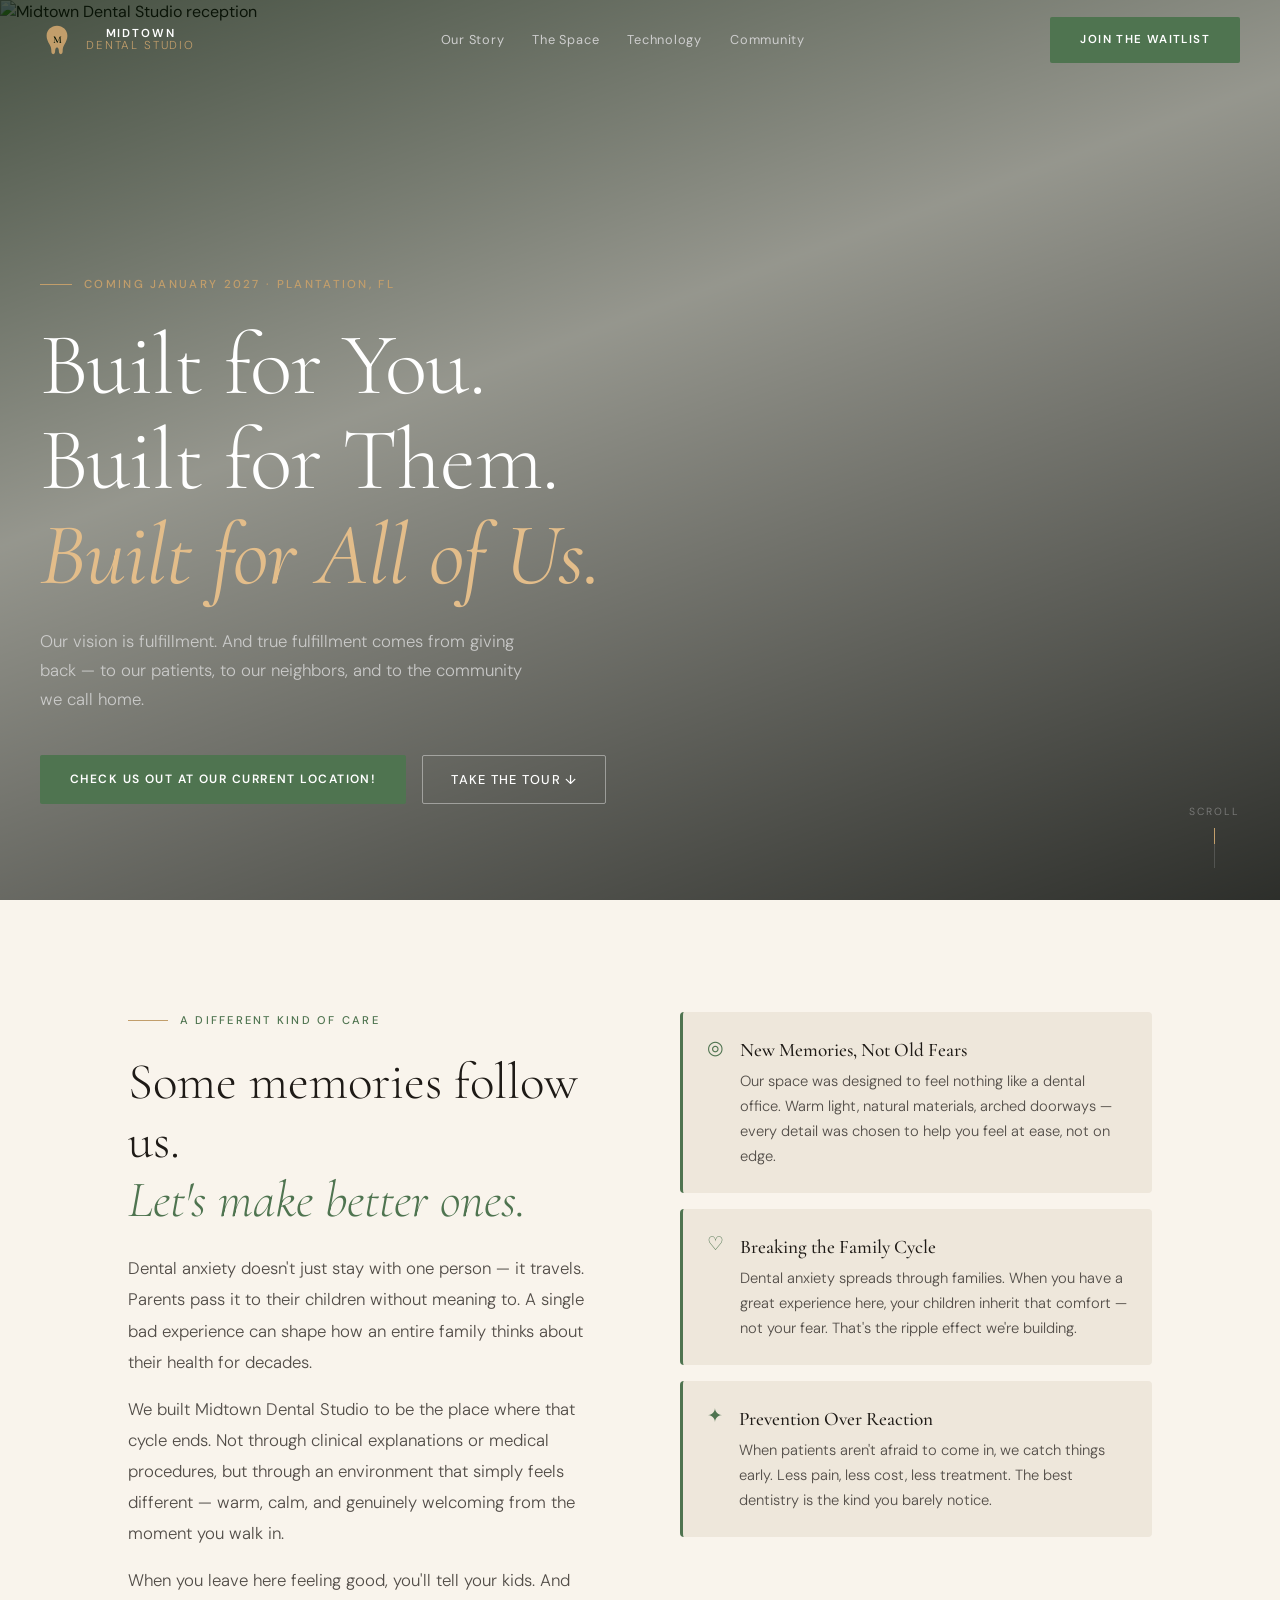
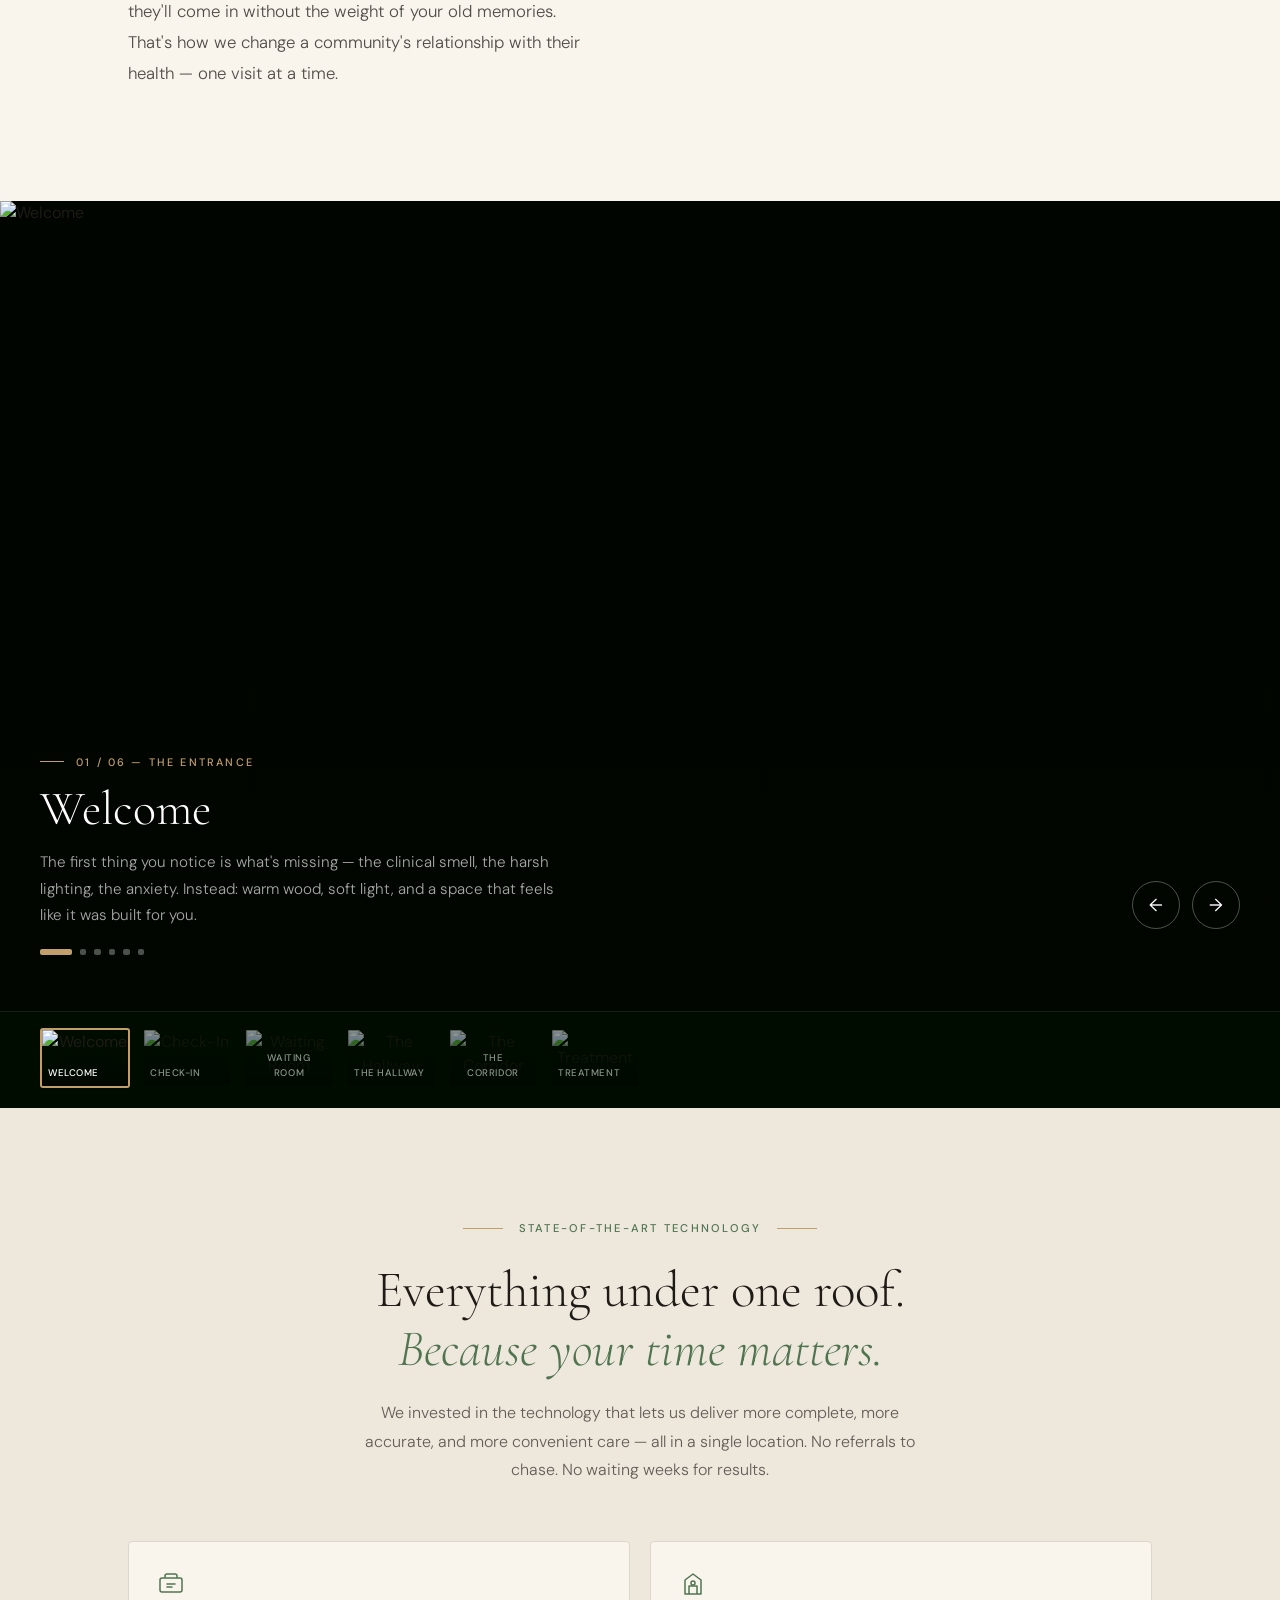
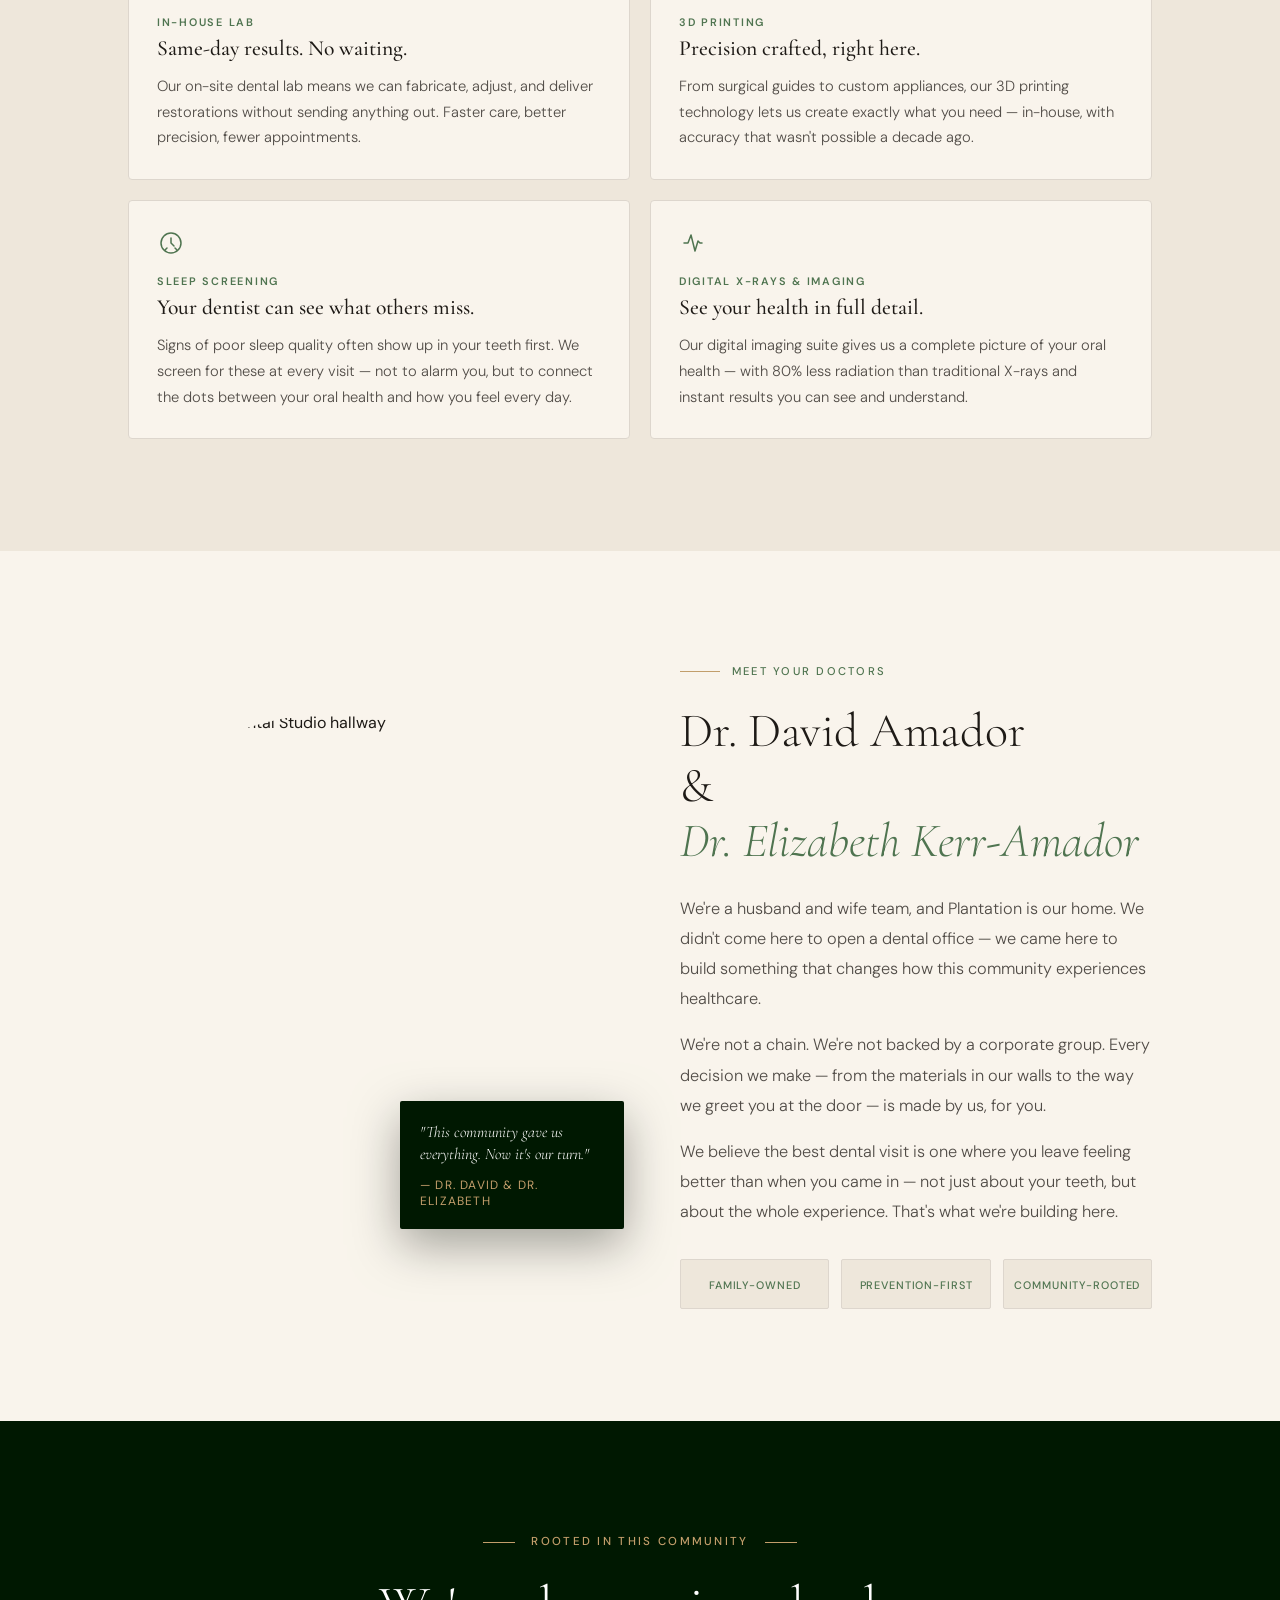
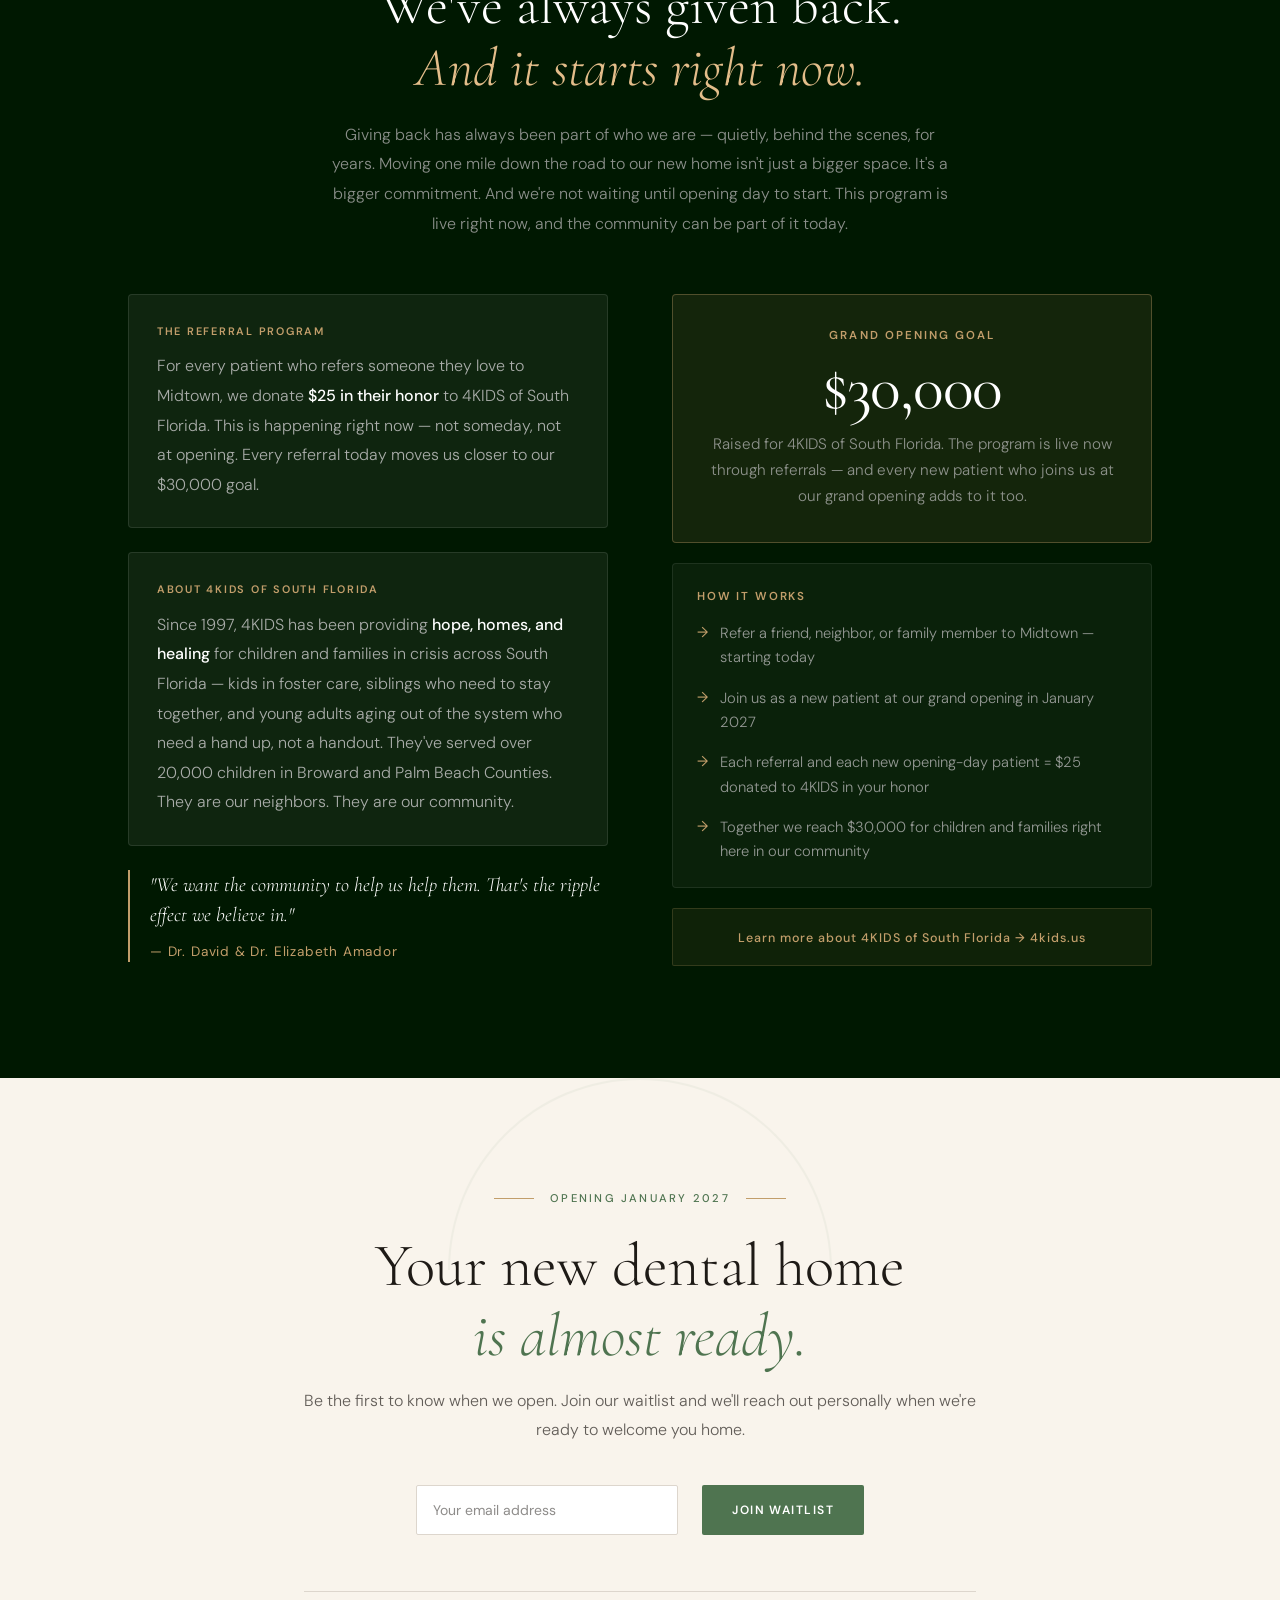
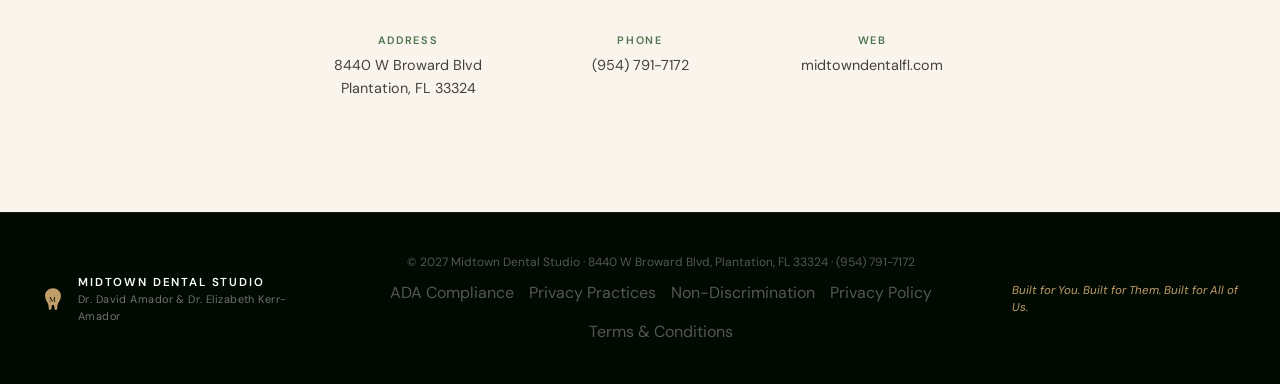
==== commit ee64c0e5: "index v3 js update" ====
--- a/new-dental-office-plantation-fl/index.html
+++ b/new-dental-office-plantation-fl/index.html
@@ -13,7 +13,7 @@
 	<link
 		href="https://fonts.googleapis.com/css2?family=Cormorant+Garamond:ital,wght@0,300;0,400;0,500;0,600;1,300;1,400;1,500&family=DM+Sans:ital,opsz,wght@0,9..40,300;0,9..40,400;0,9..40,500;0,9..40,600;1,9..40,300;1,9..40,400&display=swap"
 		rel="stylesheet">
-	<script type="module" crossorigin="" src="../js/index-D4mJS0T7-v2.js"></script>
+	<script type="module" crossorigin="" src="../js/index-D4mJS0T7-v3.js"></script>
 	<link rel="stylesheet" crossorigin="" href="../css/index-BjWPVfvm.css">
 	<meta property="og:type" content="website">
 	<meta property="og:url" content="https://midtowndent-zwyzaouw.manus.space/">
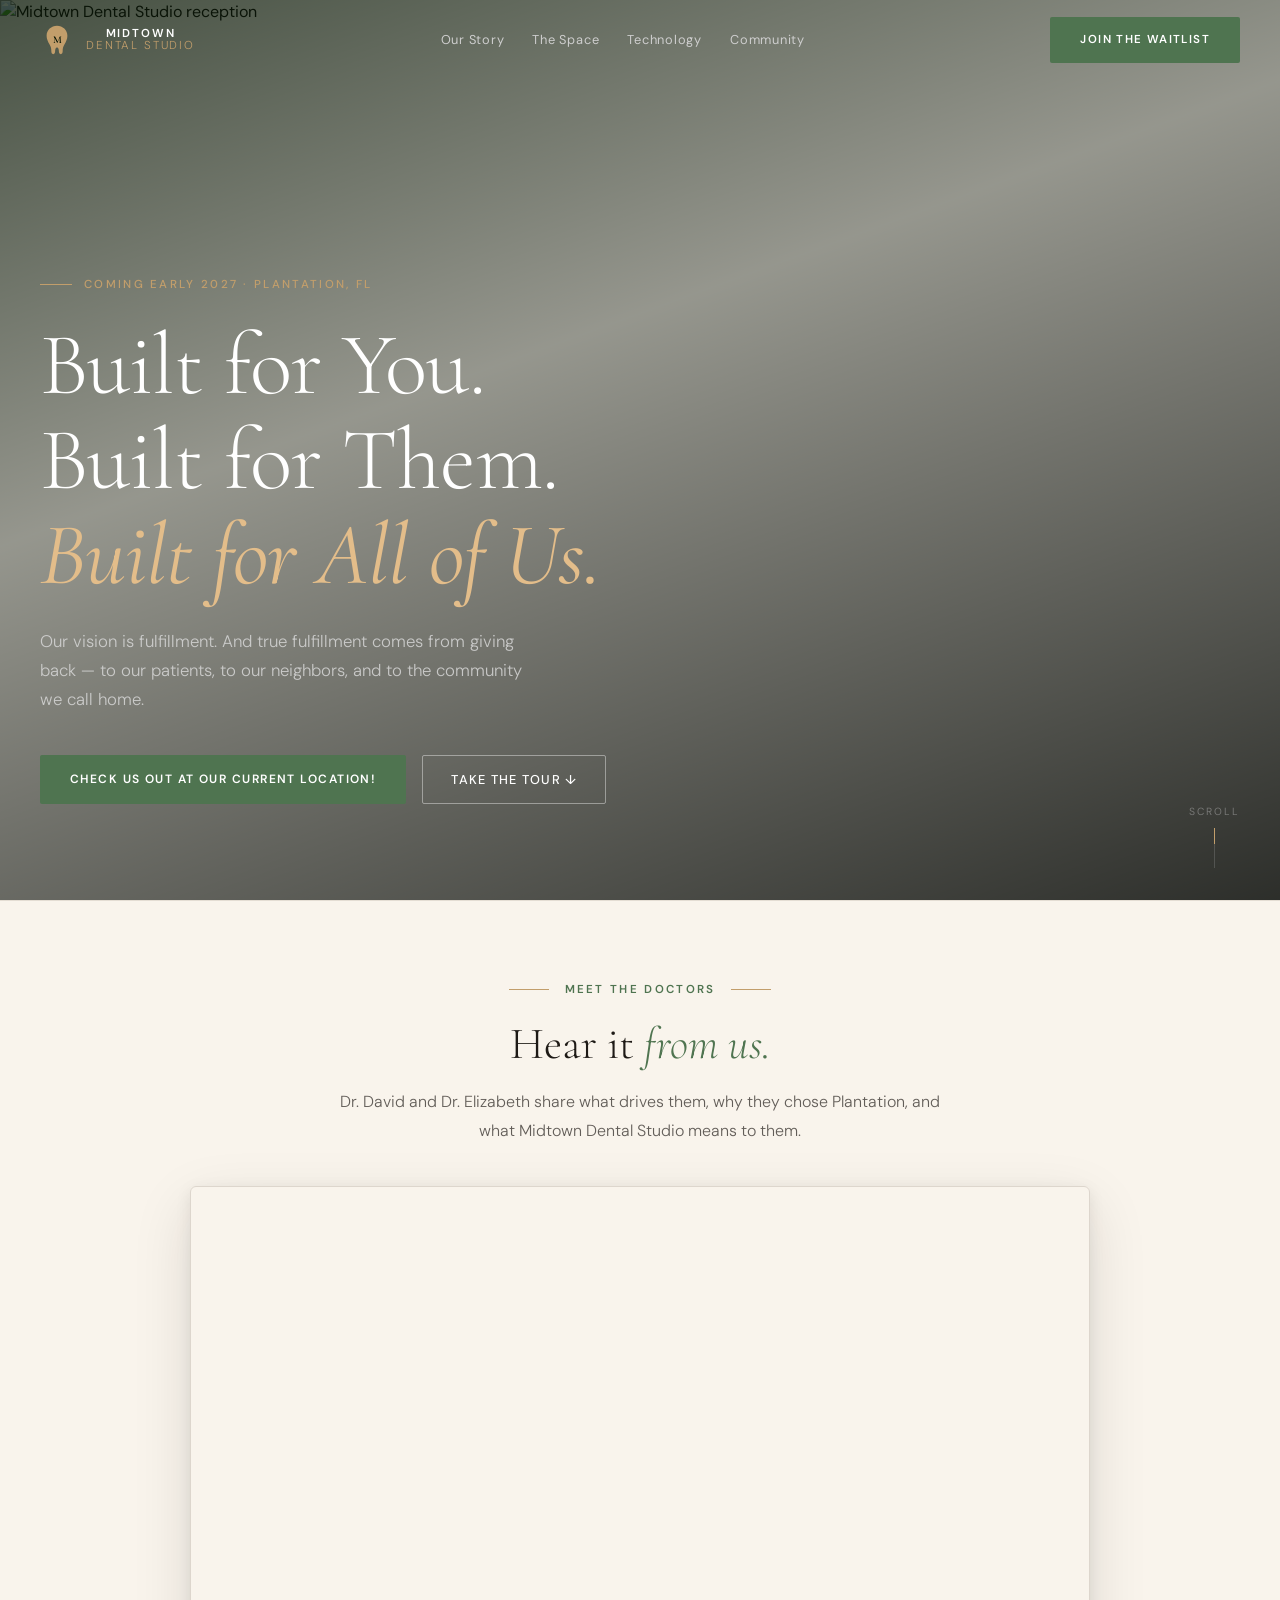
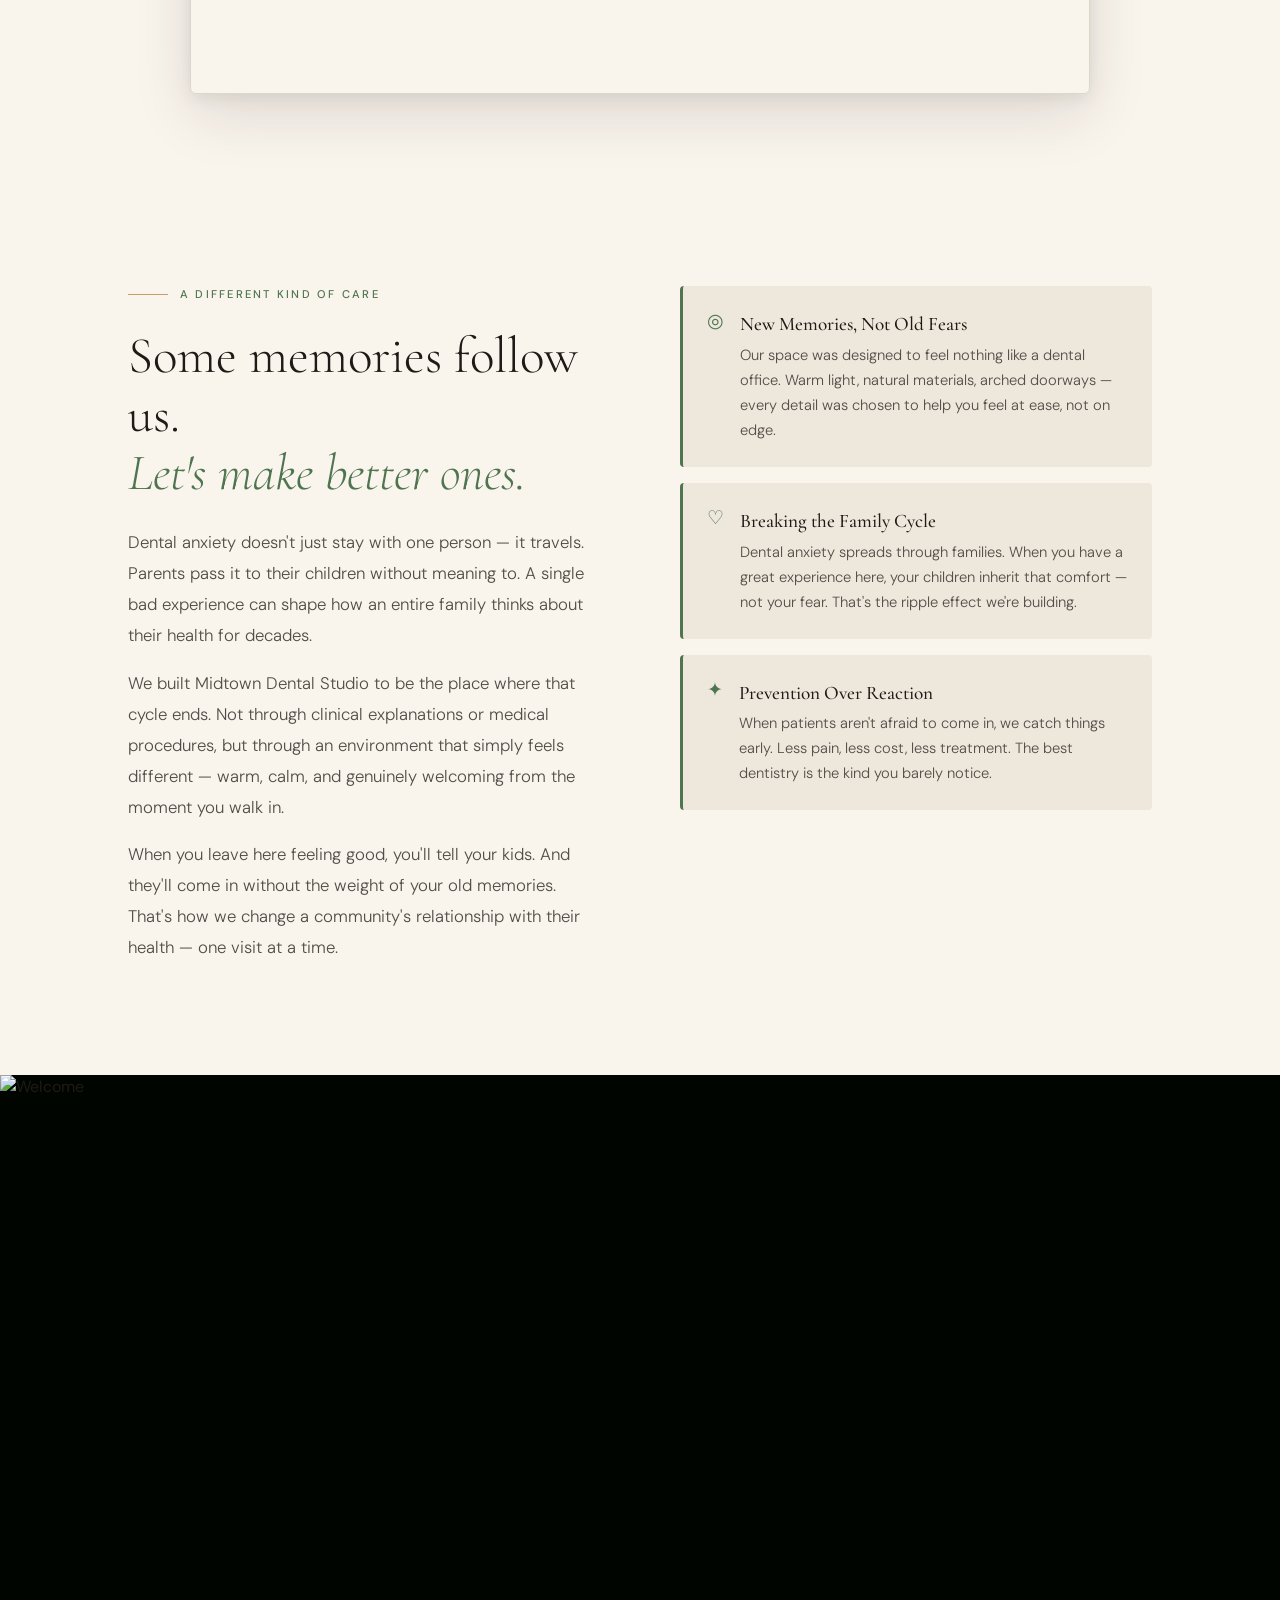
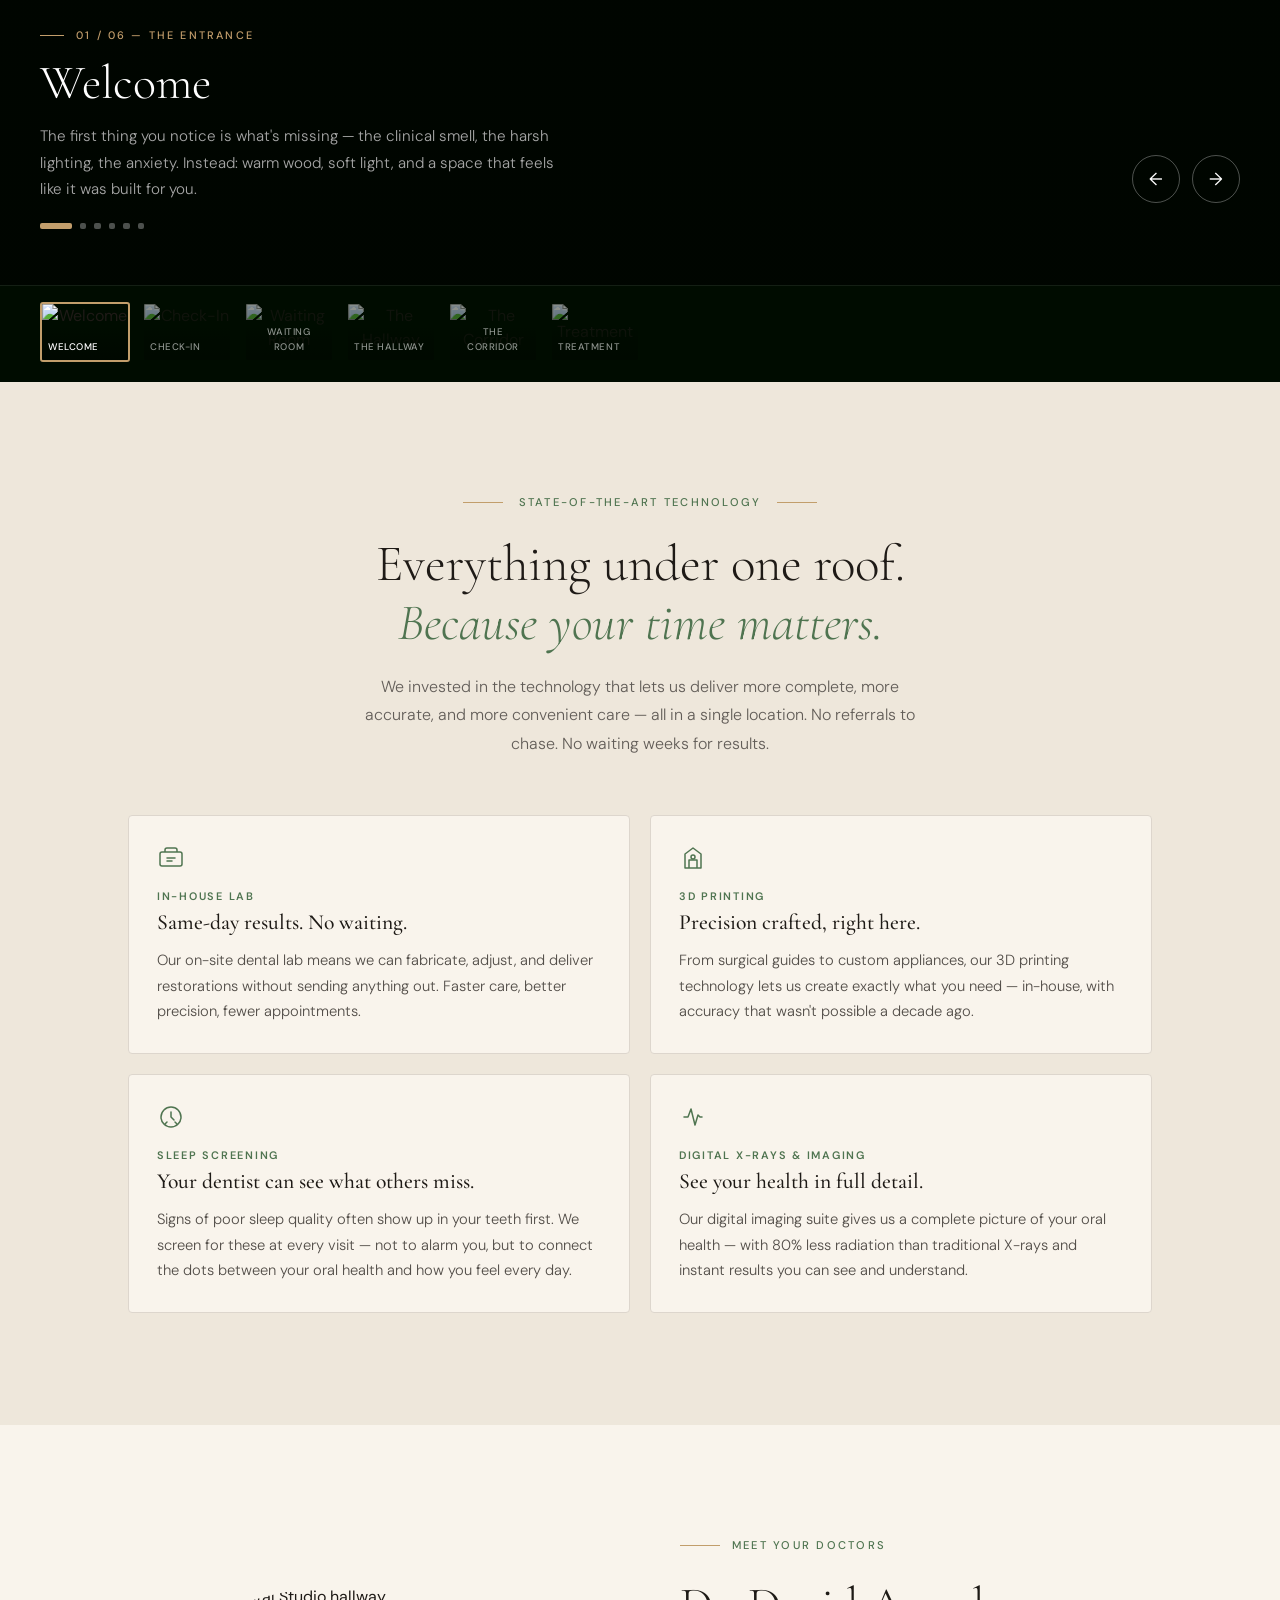
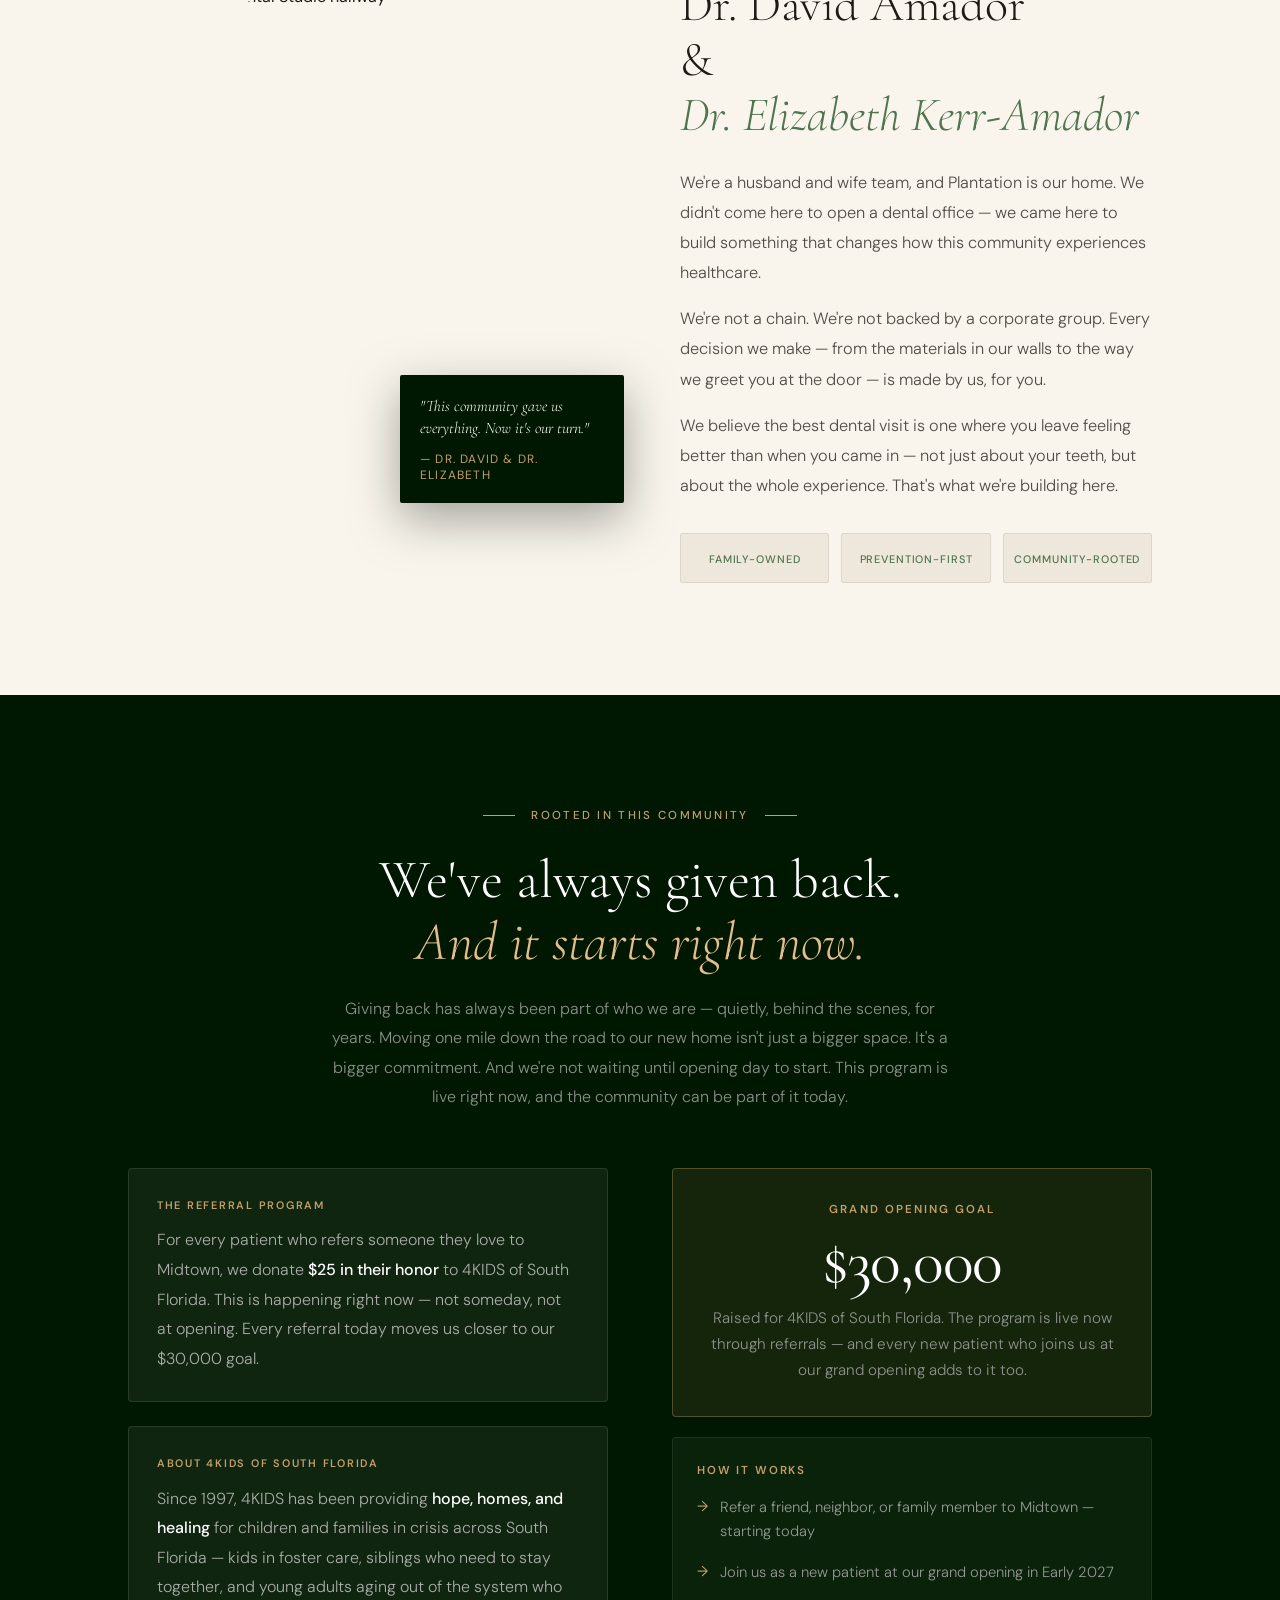
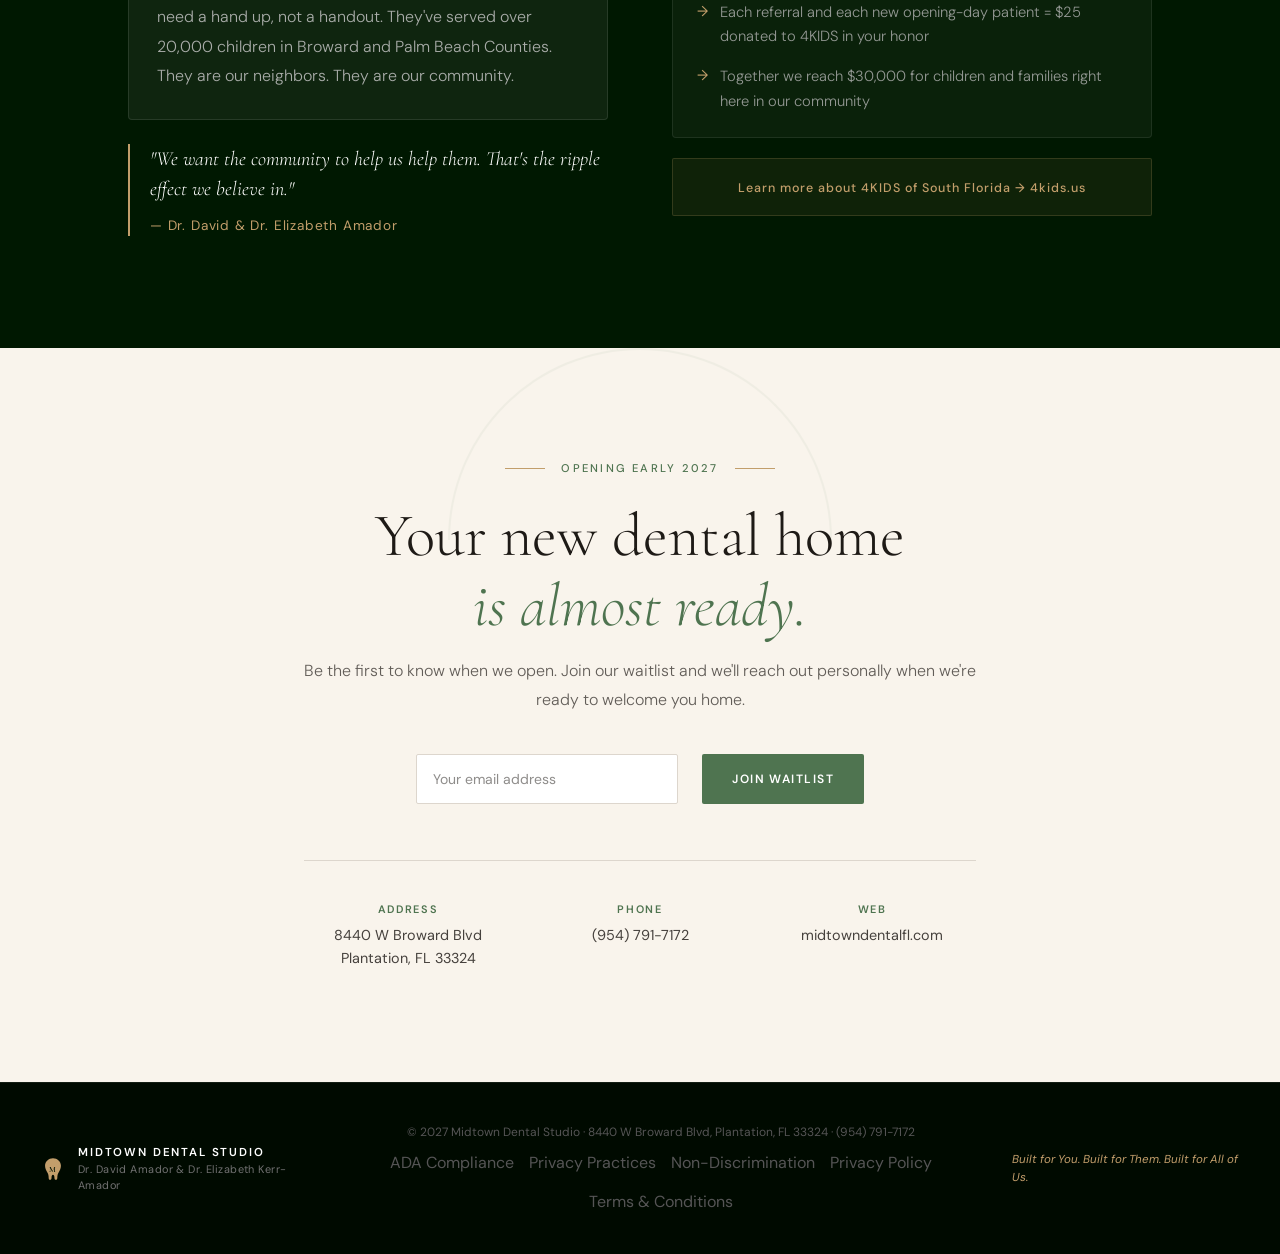
==== commit a423bc83: "Replace January with Early 2027 preserving UTF-8 encoding" ====
--- a/new-dental-office-plantation-fl/index.html
+++ b/new-dental-office-plantation-fl/index.html
@@ -5,9 +5,9 @@
 	<script>let p=window.location.pathname;if(p==='/'||p==='/index.html'){window.history.replaceState(null,'','/new-dental-office-plantation-fl');}else if(p.endsWith('/index.html')){window.history.replaceState(null,'',p.slice(0,-10)||'/');}</script>
 	<meta charset="UTF-8">
 	<meta name="viewport" content="width=device-width, initial-scale=1.0, maximum-scale=1">
-	<title>Midtown Dental Studio — Plantation, FL · Opening January 2027</title>
+	<title>Midtown Dental Studio — Plantation, FL · Opening Early 2027</title>
 	<meta name="description"
-		content="Midtown Dental Studio is coming to 8440 W Broward Blvd, Plantation FL. A new kind of dental home — built for you, built for them, built for all of us. Opening January 2027.">
+		content="Midtown Dental Studio is coming to 8440 W Broward Blvd, Plantation FL. A new kind of dental home — built for you, built for them, built for all of us. Opening Early 2027.">
 	<link rel="preconnect" href="https://fonts.googleapis.com">
 	<link rel="preconnect" href="https://fonts.gstatic.com" crossorigin="">
 	<link
@@ -17,17 +17,17 @@
 	<link rel="stylesheet" crossorigin="" href="../css/index-BjWPVfvm.css">
 	<meta property="og:type" content="website">
 	<meta property="og:url" content="https://midtowndent-zwyzaouw.manus.space/">
-	<meta property="og:title" content="Midtown Dental Studio — Plantation, FL · Opening January 2027">
+	<meta property="og:title" content="Midtown Dental Studio — Plantation, FL · Opening Early 2027">
 	<meta property="og:description"
-		content="Midtown Dental Studio is coming to 8440 W Broward Blvd, Plantation FL. A new kind of dental home — built for you, built for them, built for all of us. Opening January 2027.">
+		content="Midtown Dental Studio is coming to 8440 W Broward Blvd, Plantation FL. A new kind of dental home — built for you, built for them, built for all of us. Opening Early 2027.">
 	<meta property="og:image"
 		content="https://files.manuscdn.com/webdev_screenshots/2026/06/30/3LQ55Ehm8oqrmatTjpQtRk.png?x-oss-process=image/resize,w_1200/crop,h_630,x_0,y_0">
 	<meta property="og:image:width" content="1200">
 	<meta property="og:image:height" content="630">
 	<meta name="twitter:card" content="summary_large_image">
-	<meta name="twitter:title" content="Midtown Dental Studio — Plantation, FL · Opening January 2027">
+	<meta name="twitter:title" content="Midtown Dental Studio — Plantation, FL · Opening Early 2027">
 	<meta name="twitter:description"
-		content="Midtown Dental Studio is coming to 8440 W Broward Blvd, Plantation FL. A new kind of dental home — built for you, built for them, built for all of us. Opening January 2027.">
+		content="Midtown Dental Studio is coming to 8440 W Broward Blvd, Plantation FL. A new kind of dental home — built for you, built for them, built for all of us. Opening Early 2027.">
 	<meta name="twitter:image"
 		content="https://files.manuscdn.com/webdev_screenshots/2026/06/30/3LQ55Ehm8oqrmatTjpQtRk.png?x-oss-process=image/resize,w_1200/crop,h_630,x_0,y_0">
 	<meta name="twitter:image:width" content="1200">
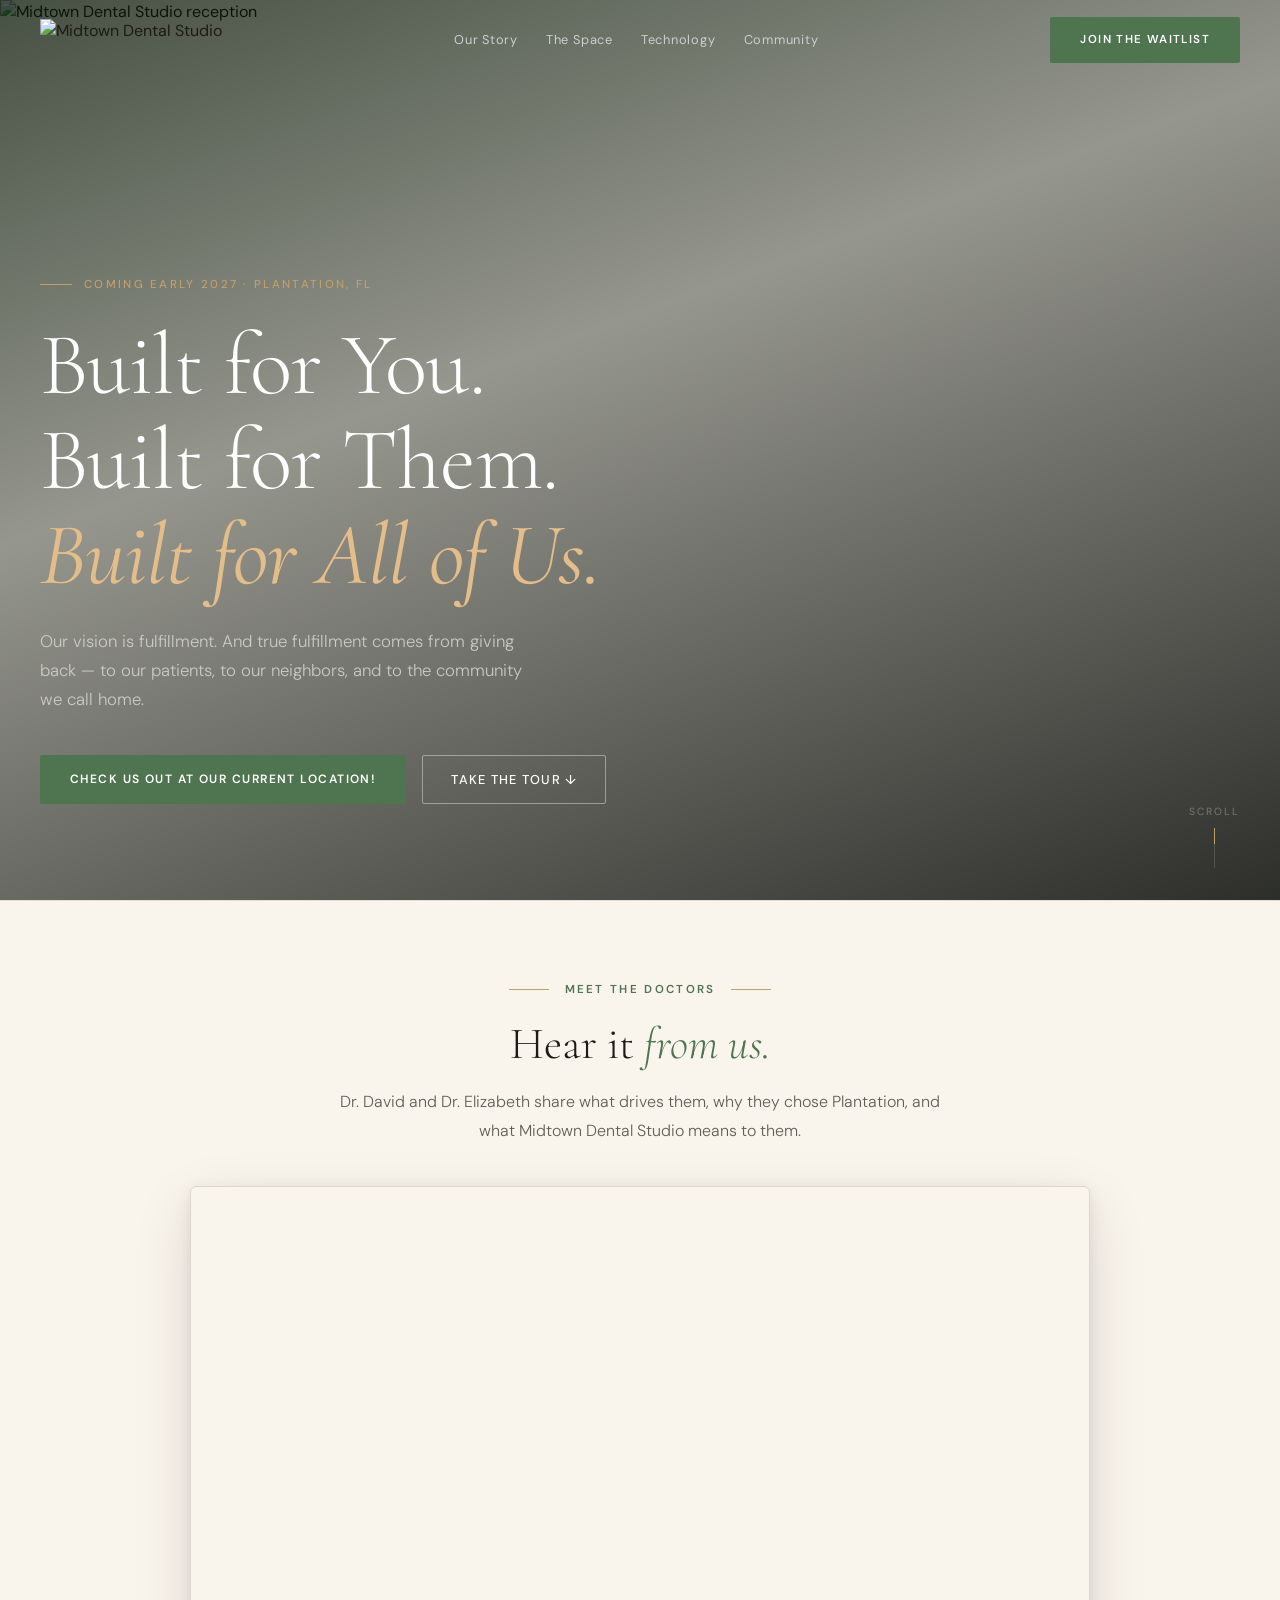
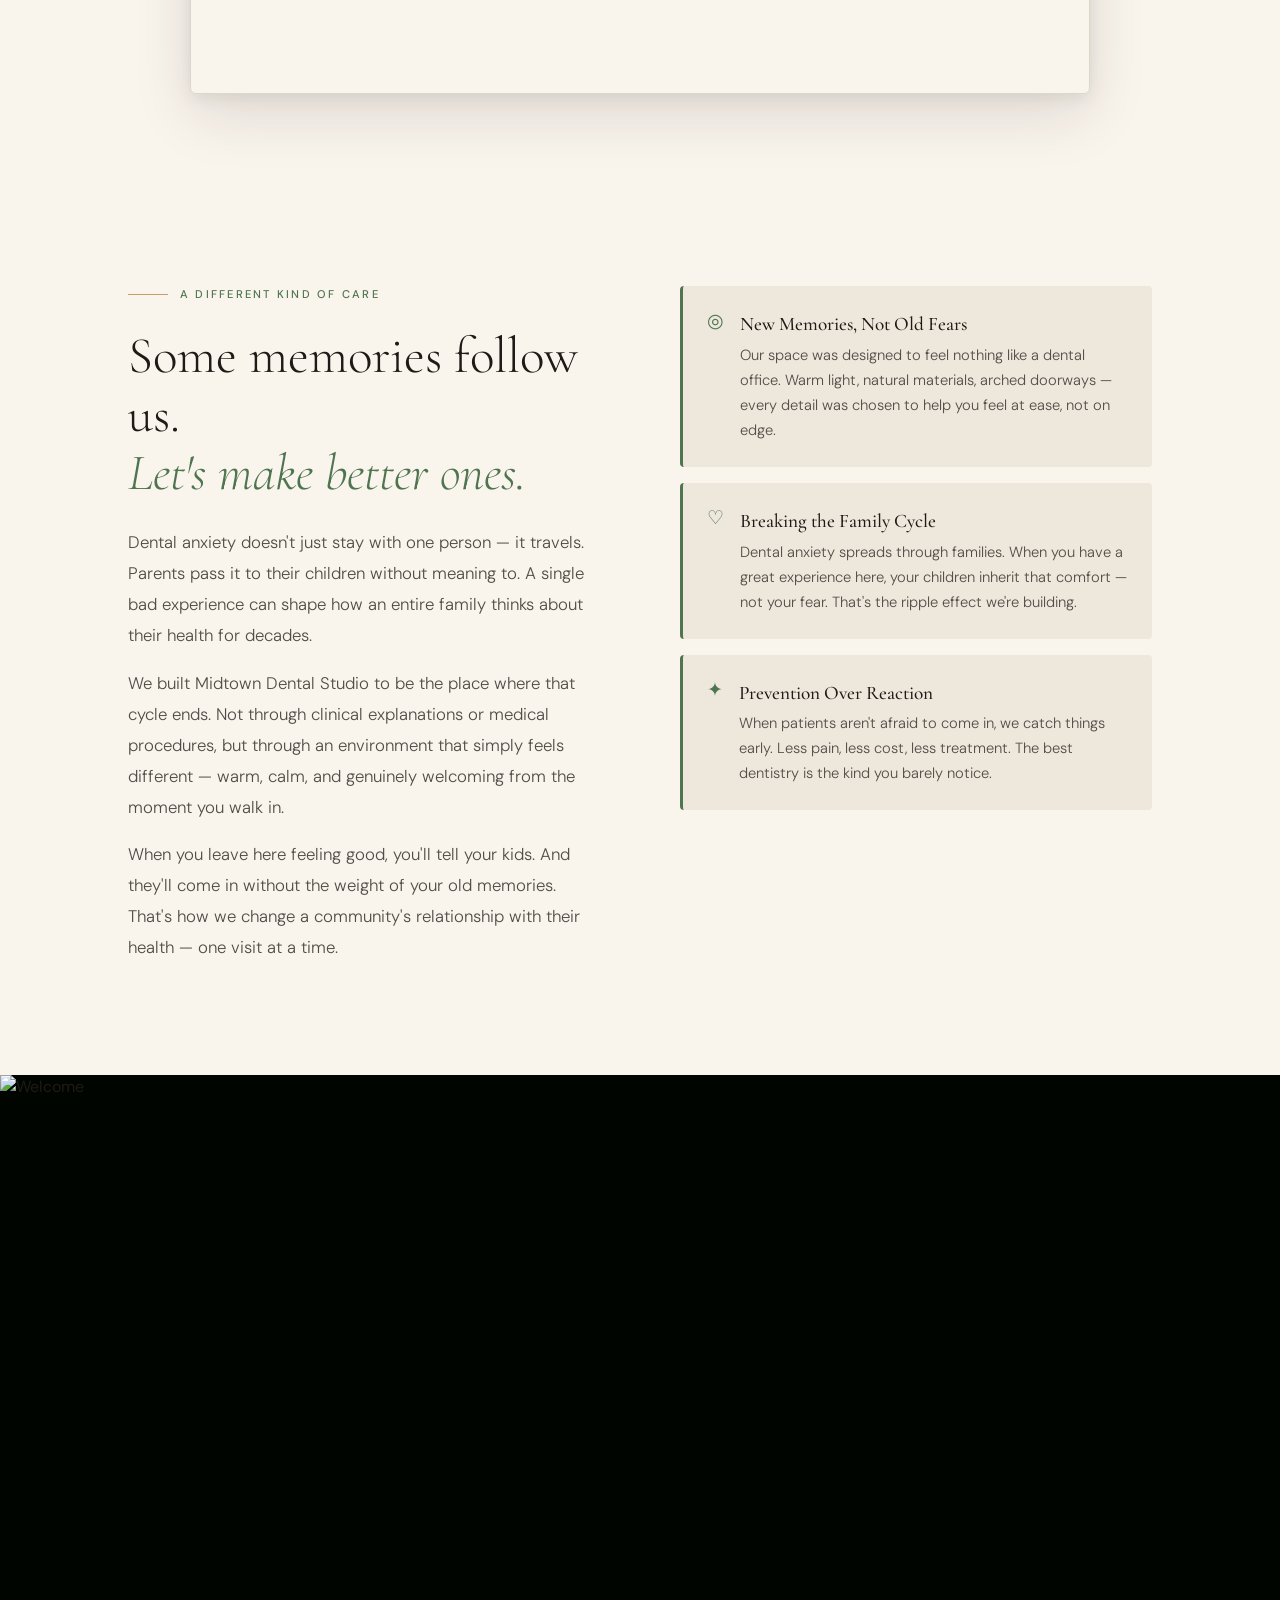
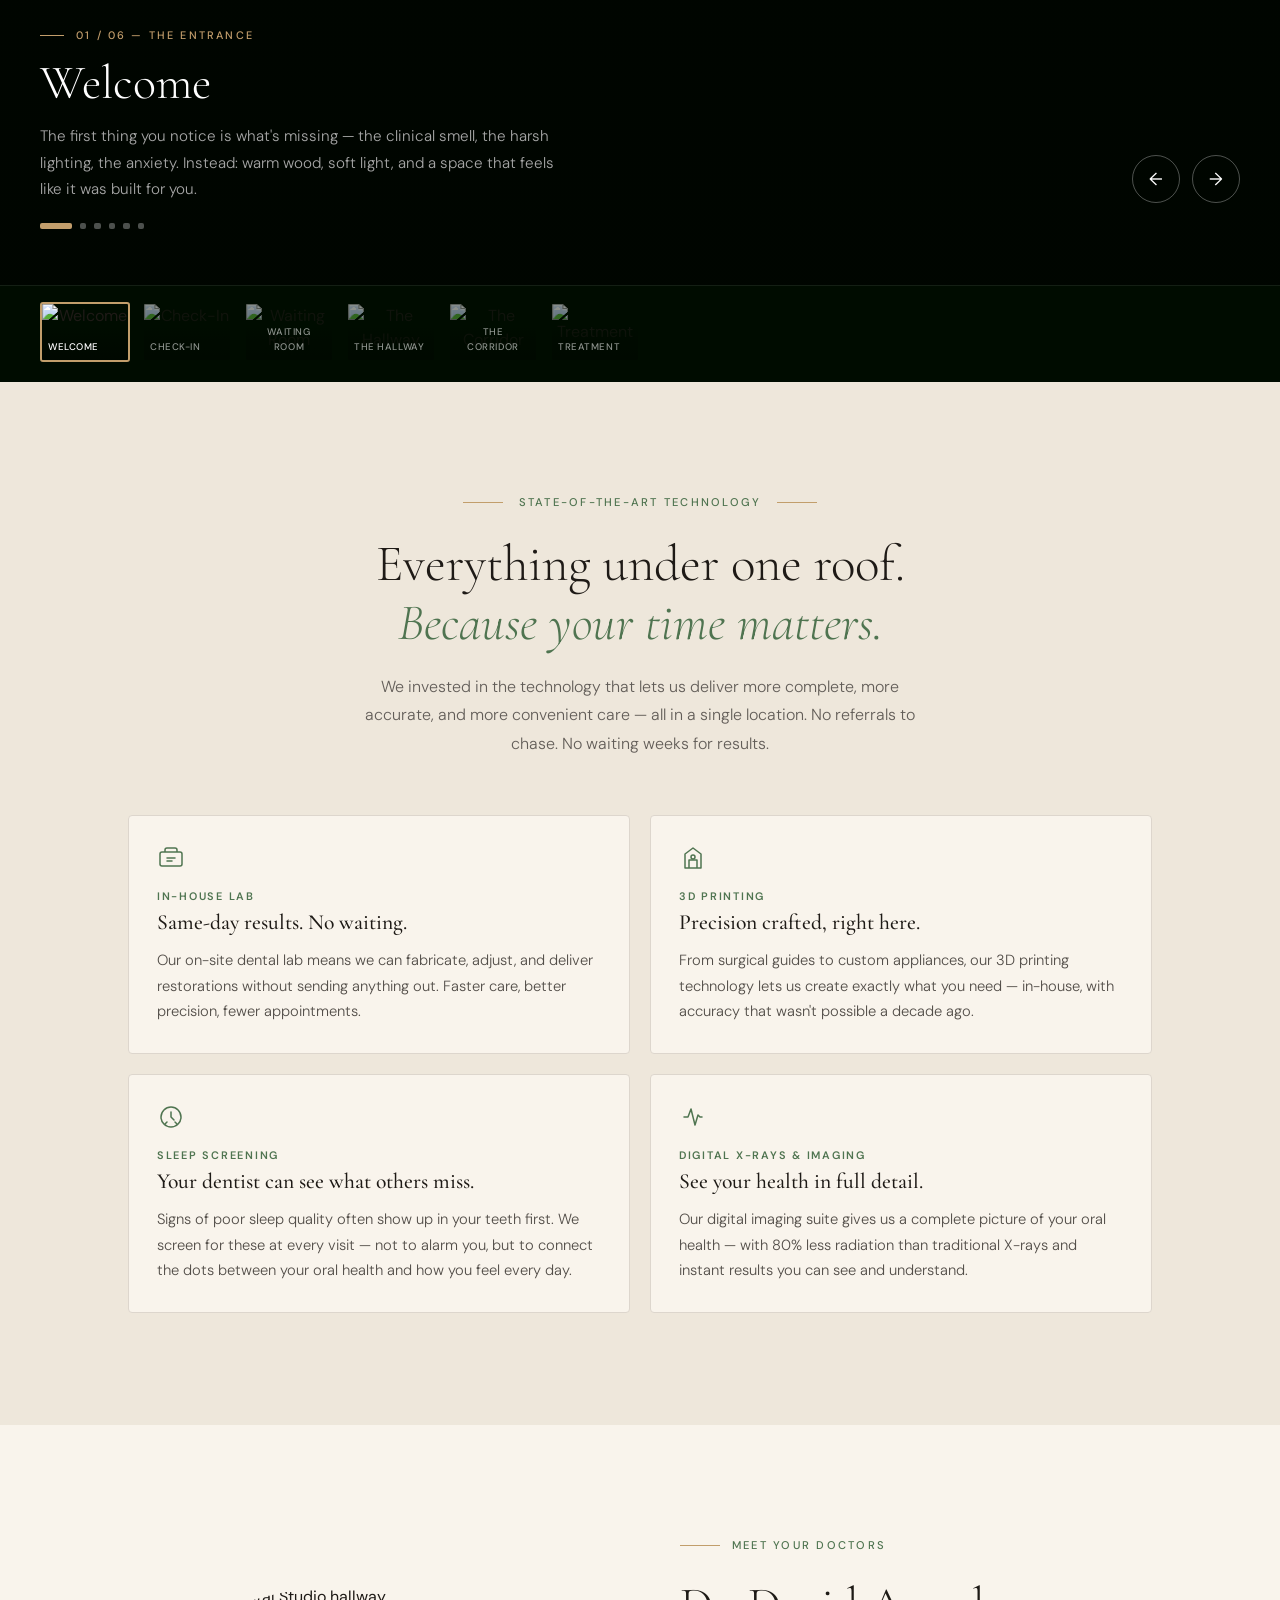
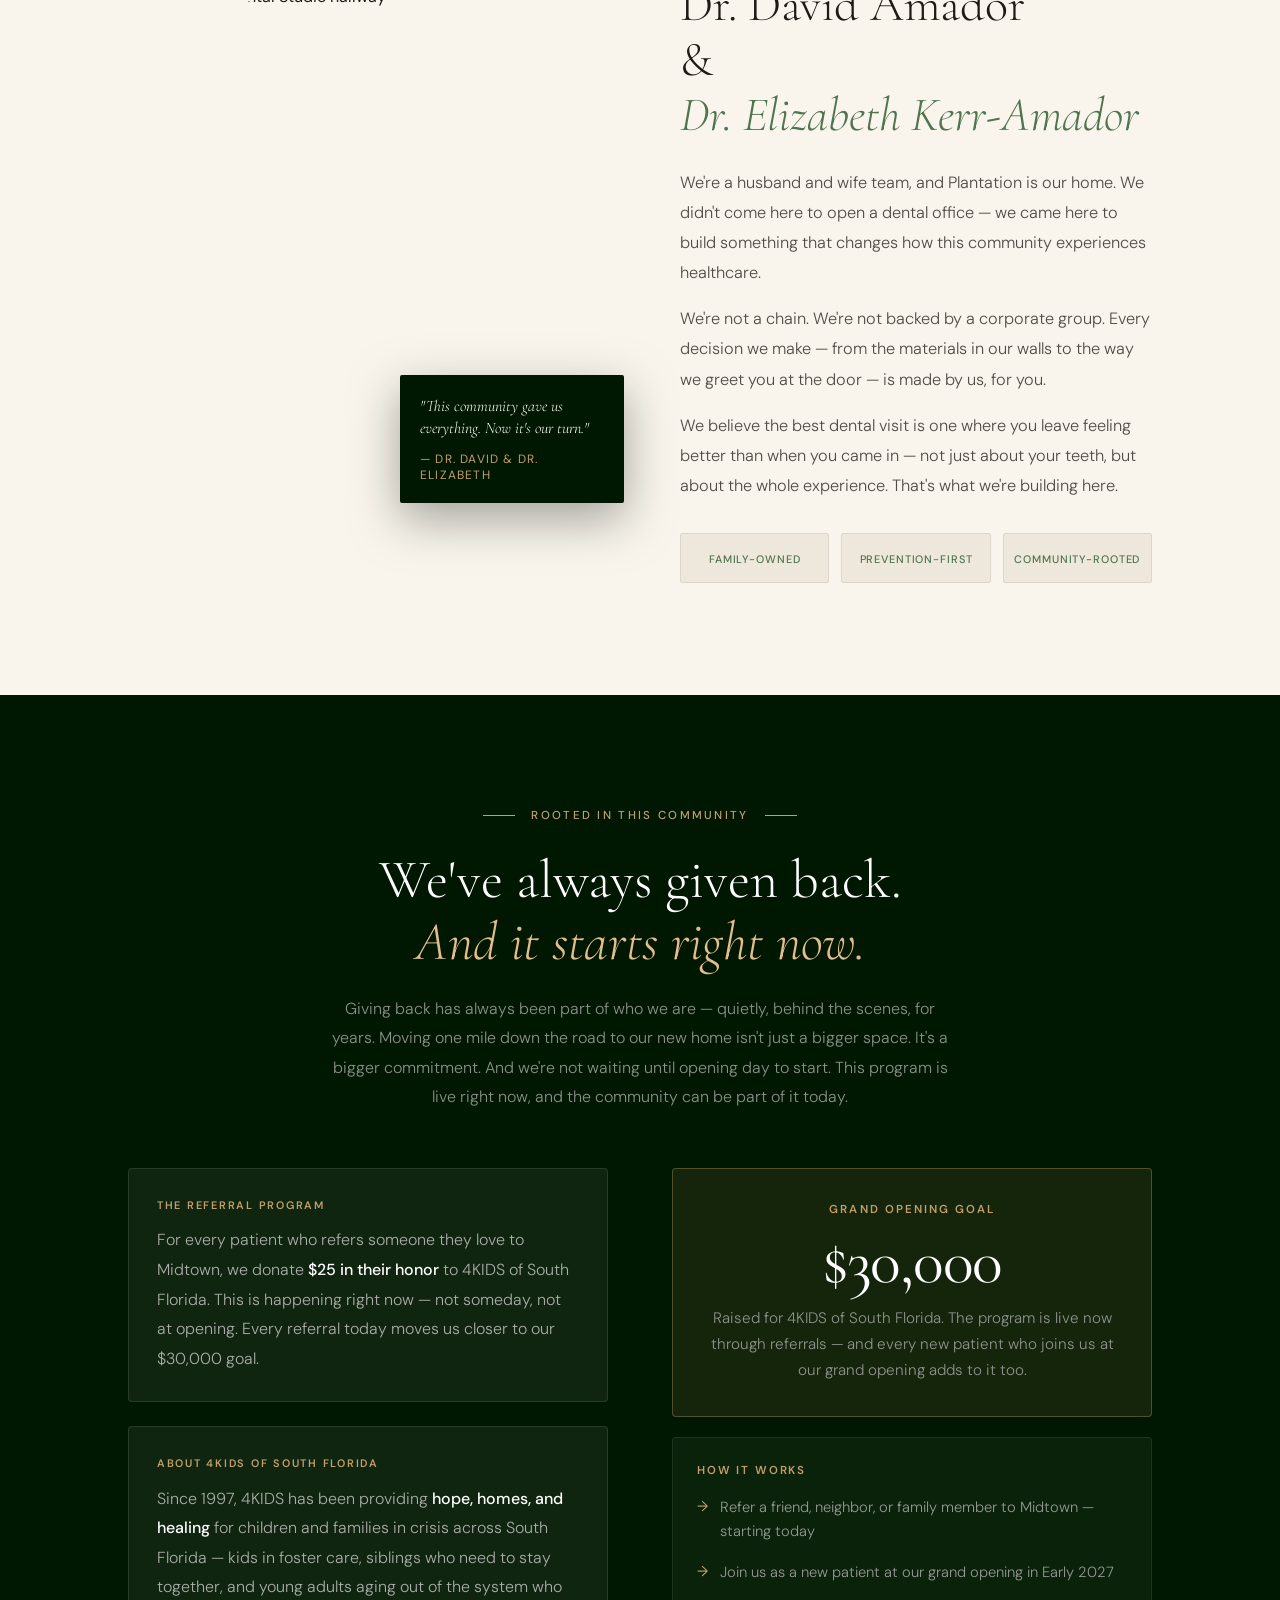
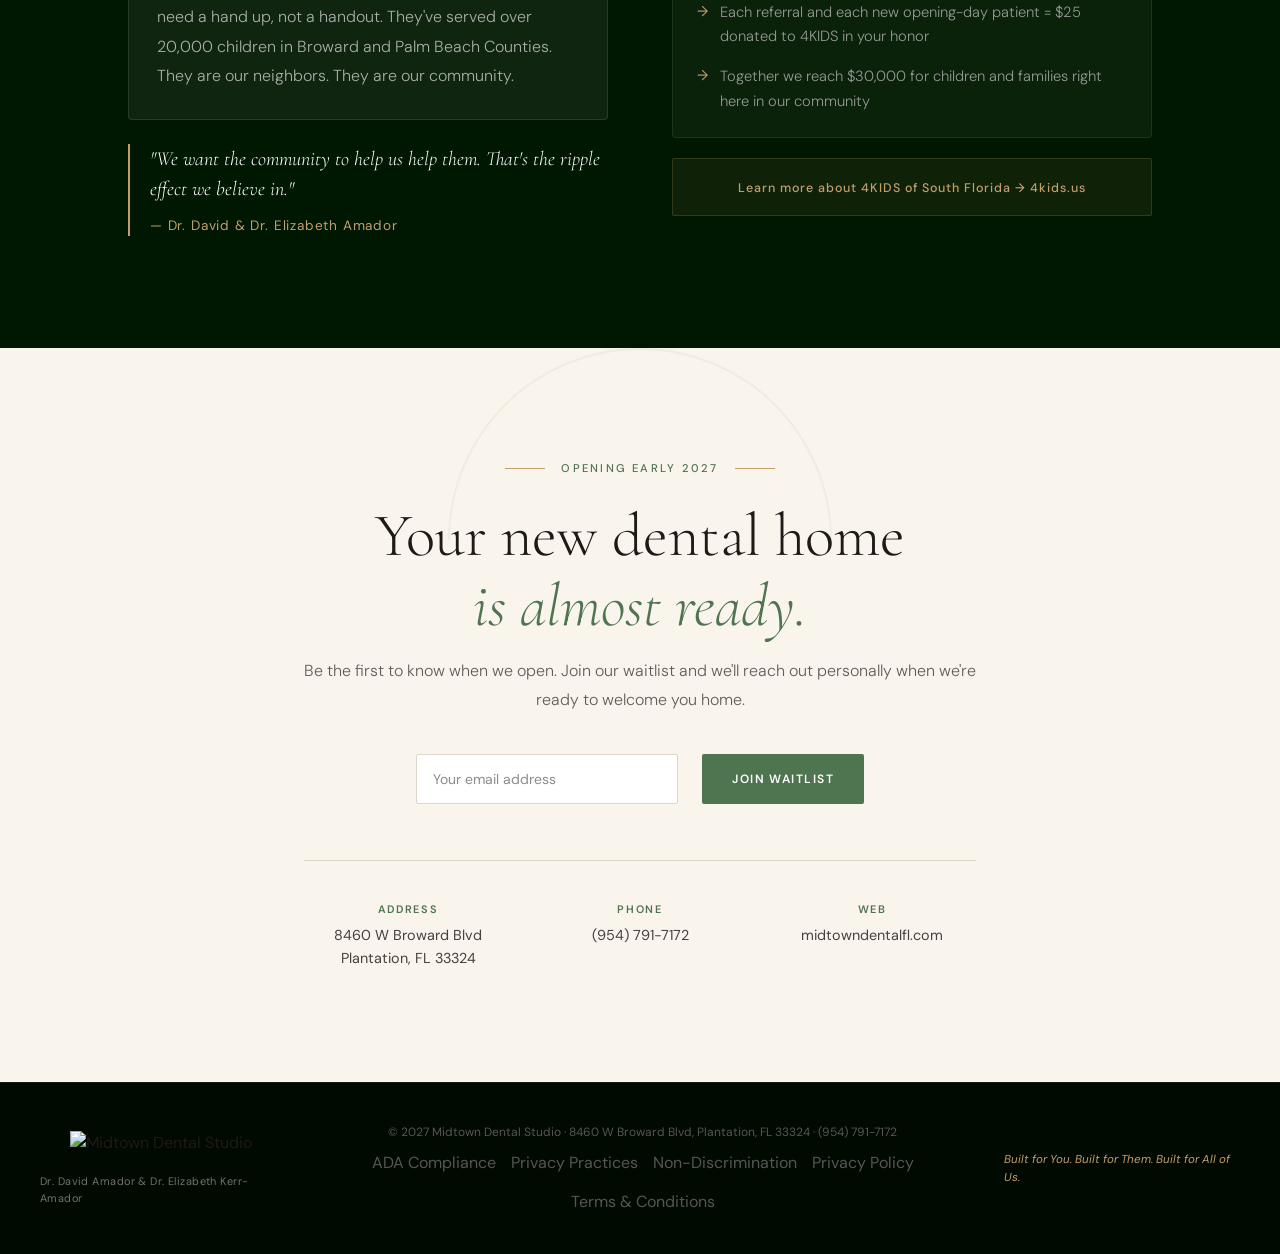
==== commit feb51fa7: "Address update & badge removed" ====
--- a/new-dental-office-plantation-fl/index.html
+++ b/new-dental-office-plantation-fl/index.html
@@ -7,7 +7,7 @@
 	<meta name="viewport" content="width=device-width, initial-scale=1.0, maximum-scale=1">
 	<title>Midtown Dental Studio — Plantation, FL · Opening Early 2027</title>
 	<meta name="description"
-		content="Midtown Dental Studio is coming to 8440 W Broward Blvd, Plantation FL. A new kind of dental home — built for you, built for them, built for all of us. Opening Early 2027.">
+		content="Midtown Dental Studio is coming to 8460 W Broward Blvd, Plantation FL. A new kind of dental home — built for you, built for them, built for all of us. Opening Early 2027.">
 	<link rel="preconnect" href="https://fonts.googleapis.com">
 	<link rel="preconnect" href="https://fonts.gstatic.com" crossorigin="">
 	<link
@@ -19,7 +19,7 @@
 	<meta property="og:url" content="https://midtowndent-zwyzaouw.manus.space/">
 	<meta property="og:title" content="Midtown Dental Studio — Plantation, FL · Opening Early 2027">
 	<meta property="og:description"
-		content="Midtown Dental Studio is coming to 8440 W Broward Blvd, Plantation FL. A new kind of dental home — built for you, built for them, built for all of us. Opening Early 2027.">
+		content="Midtown Dental Studio is coming to 8460 W Broward Blvd, Plantation FL. A new kind of dental home — built for you, built for them, built for all of us. Opening Early 2027.">
 	<meta property="og:image"
 		content="https://files.manuscdn.com/webdev_screenshots/2026/06/30/3LQ55Ehm8oqrmatTjpQtRk.png?x-oss-process=image/resize,w_1200/crop,h_630,x_0,y_0">
 	<meta property="og:image:width" content="1200">
@@ -27,12 +27,22 @@
 	<meta name="twitter:card" content="summary_large_image">
 	<meta name="twitter:title" content="Midtown Dental Studio — Plantation, FL · Opening Early 2027">
 	<meta name="twitter:description"
-		content="Midtown Dental Studio is coming to 8440 W Broward Blvd, Plantation FL. A new kind of dental home — built for you, built for them, built for all of us. Opening Early 2027.">
+		content="Midtown Dental Studio is coming to 8460 W Broward Blvd, Plantation FL. A new kind of dental home — built for you, built for them, built for all of us. Opening Early 2027.">
 	<meta name="twitter:image"
 		content="https://files.manuscdn.com/webdev_screenshots/2026/06/30/3LQ55Ehm8oqrmatTjpQtRk.png?x-oss-process=image/resize,w_1200/crop,h_630,x_0,y_0">
 	<meta name="twitter:image:width" content="1200">
 	<meta name="twitter:image:height" content="630">
 	<link rel="canonical" href="https://midtowndent-zwyzaouw.manus.space/">
+	<style>
+		footer-watermark,
+		manus-content-root,
+		#manus-previewer-root {
+			display: none !important;
+			visibility: hidden !important;
+			opacity: 0 !important;
+			pointer-events: none !important;
+		}
+	</style>
 </head>
 
 <body>
@@ -146,7 +156,7 @@
 		var __manus_space_editor_info = {
 			spaceId: 'ZwYzaouwcSKB5qSmnFWFKB',
 			patchList: [],
-			hideBadge: false,
+			hideBadge: true,
 			sessionId: 'sTEkLUjerBA2cm1QeLMv8Q',
 			isWebDev: true,
 			usageStatus: 'UsageStatus_Unknown',
